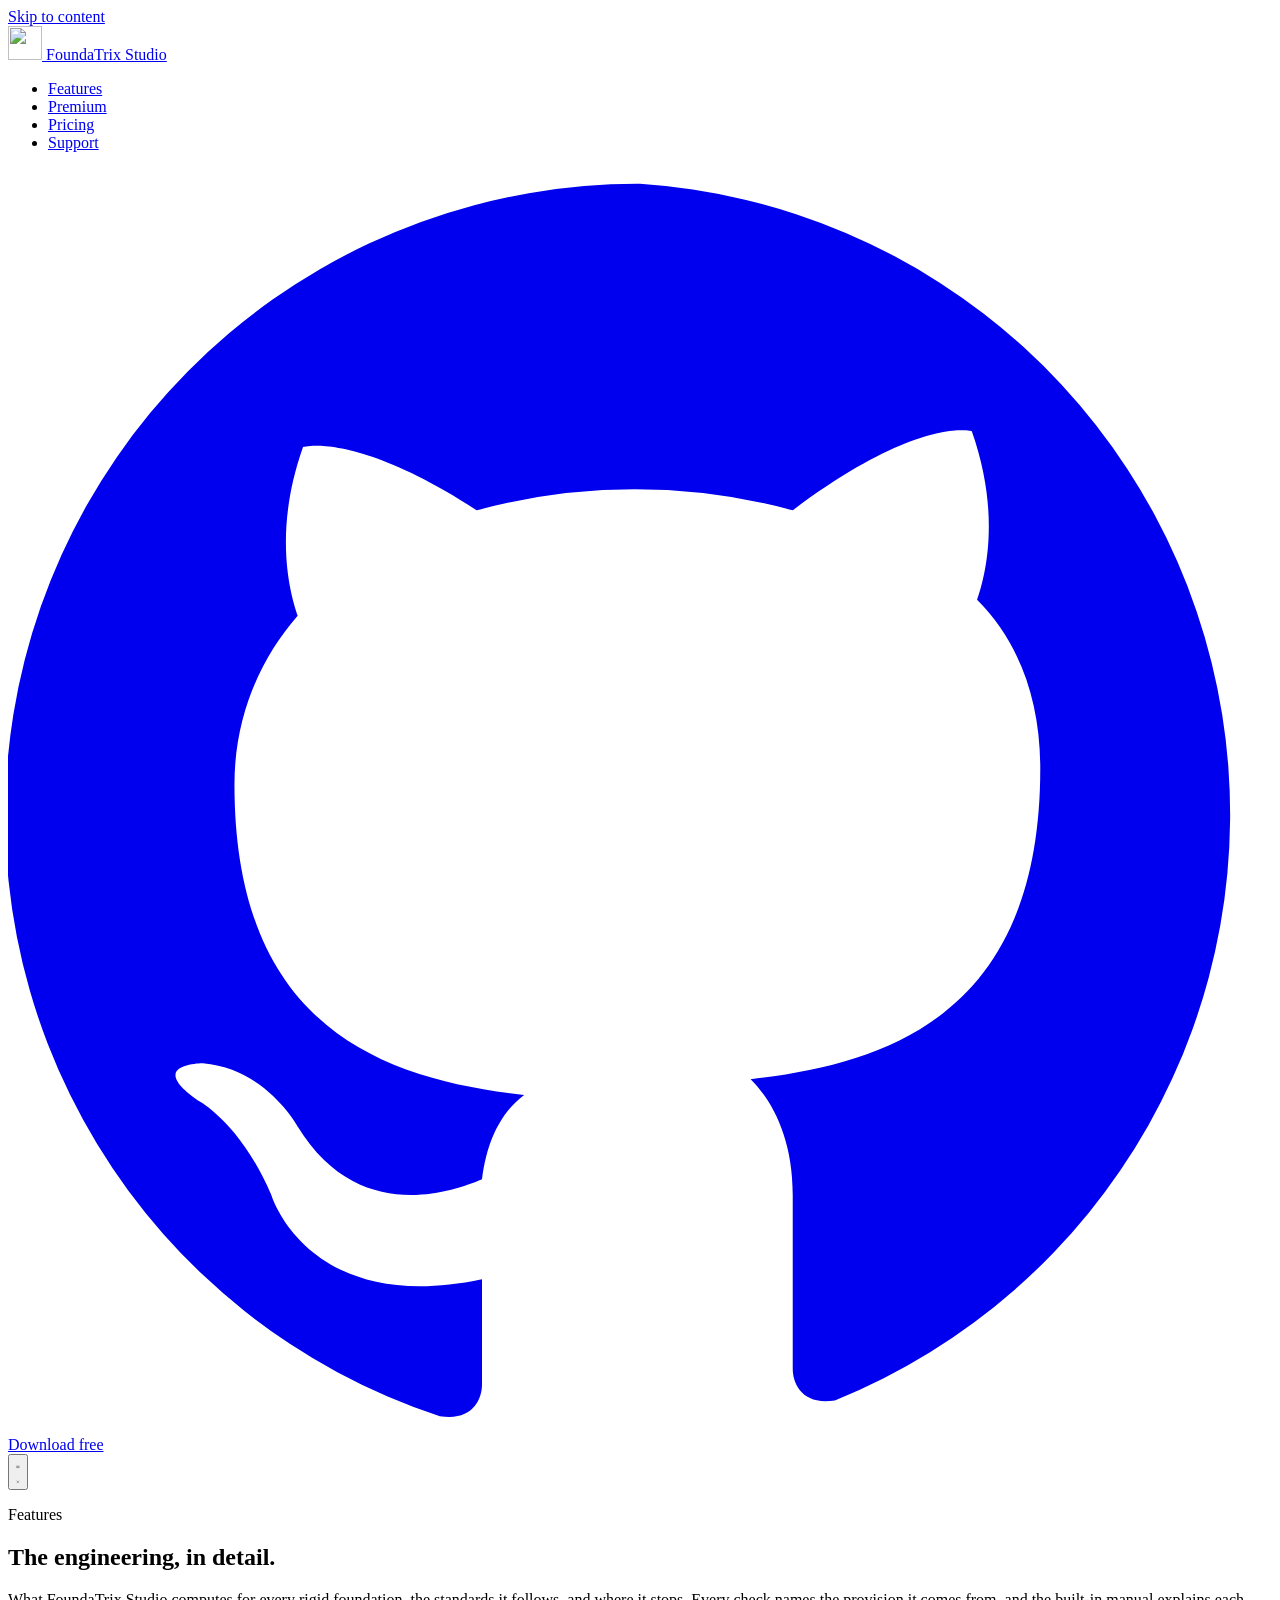
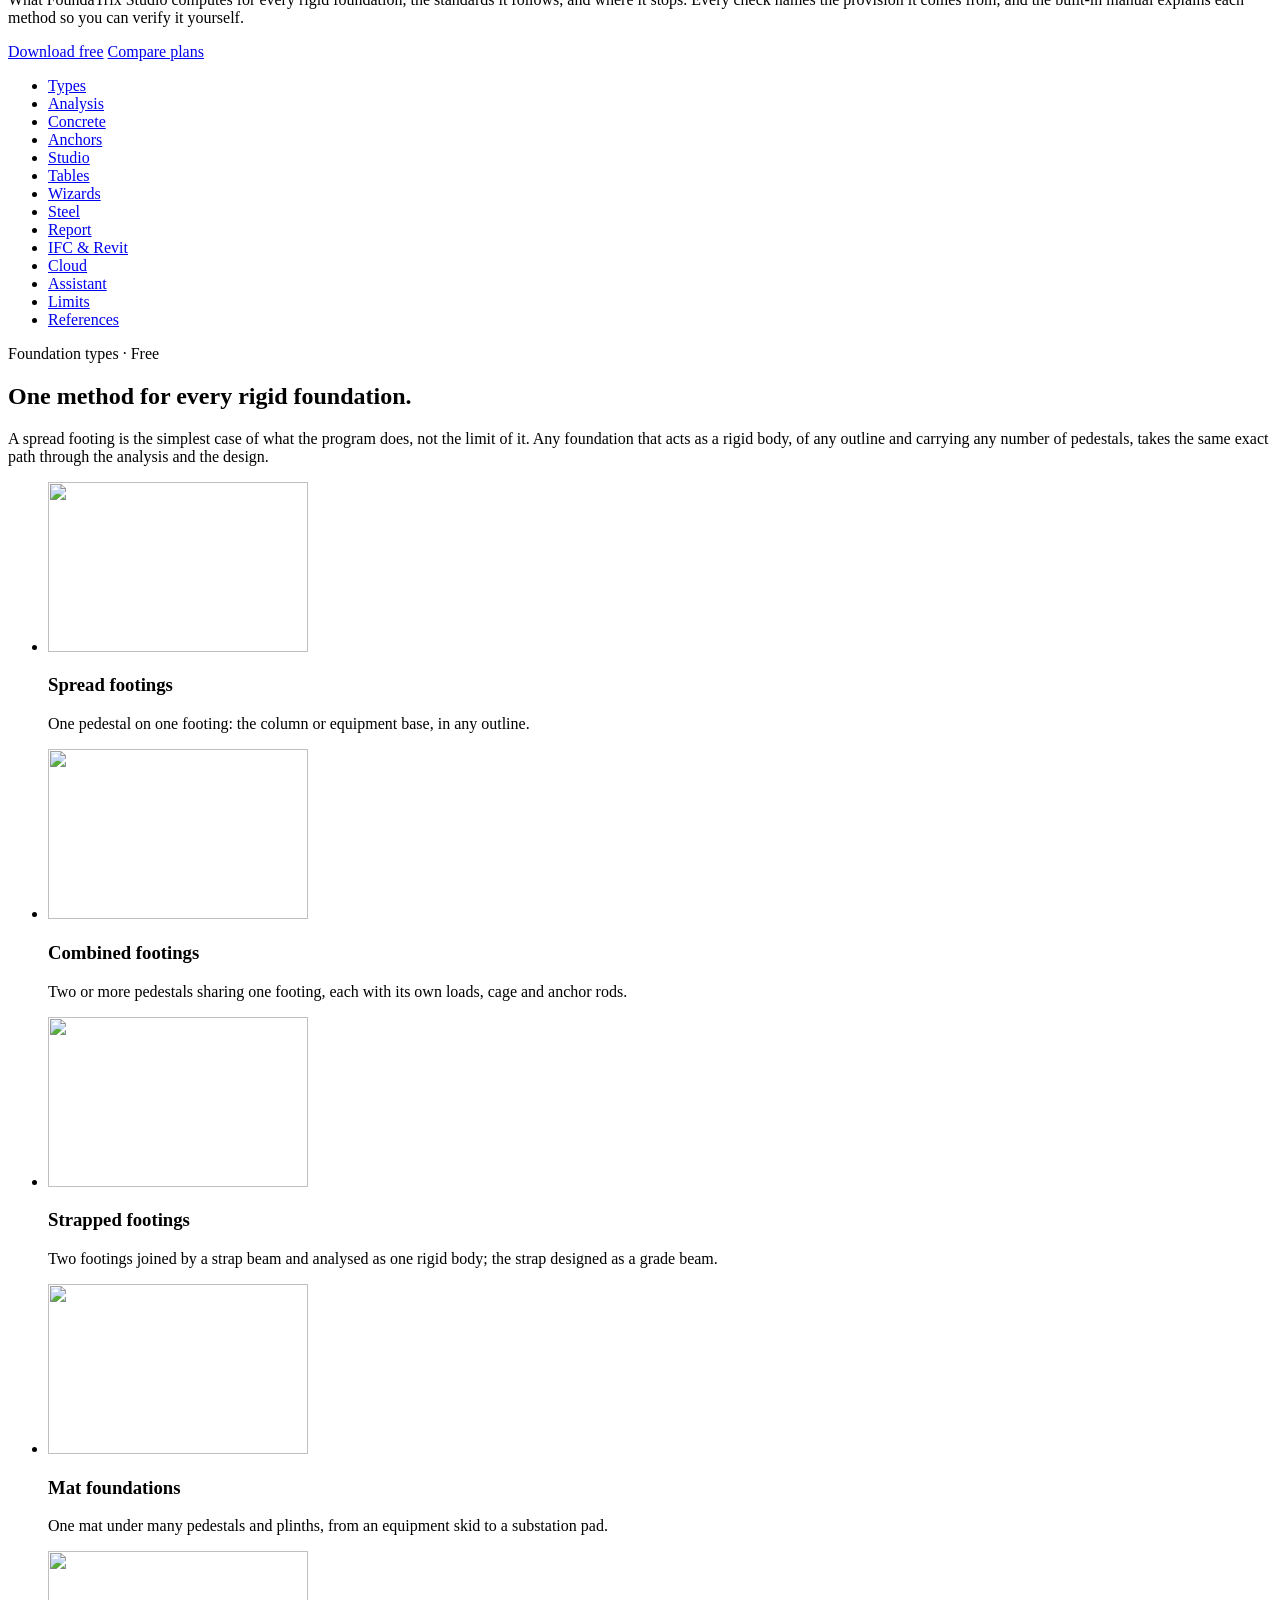
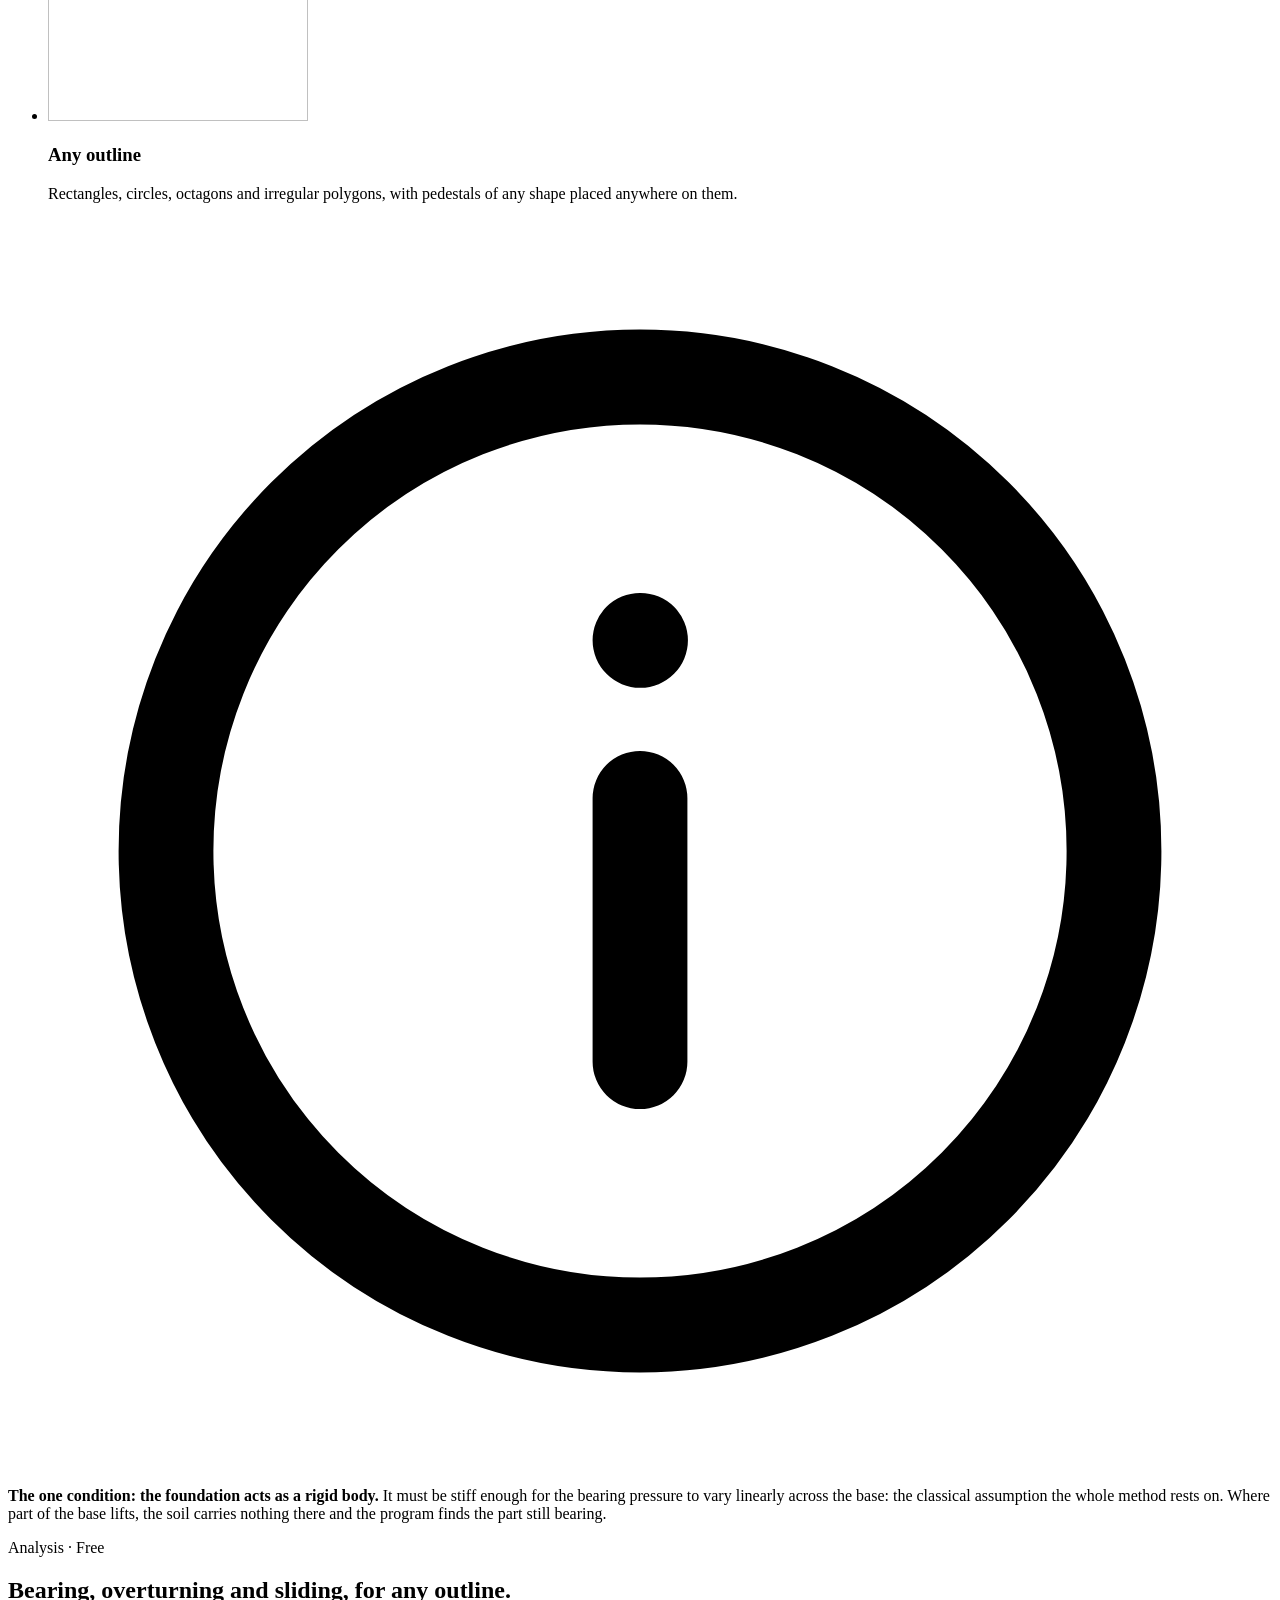
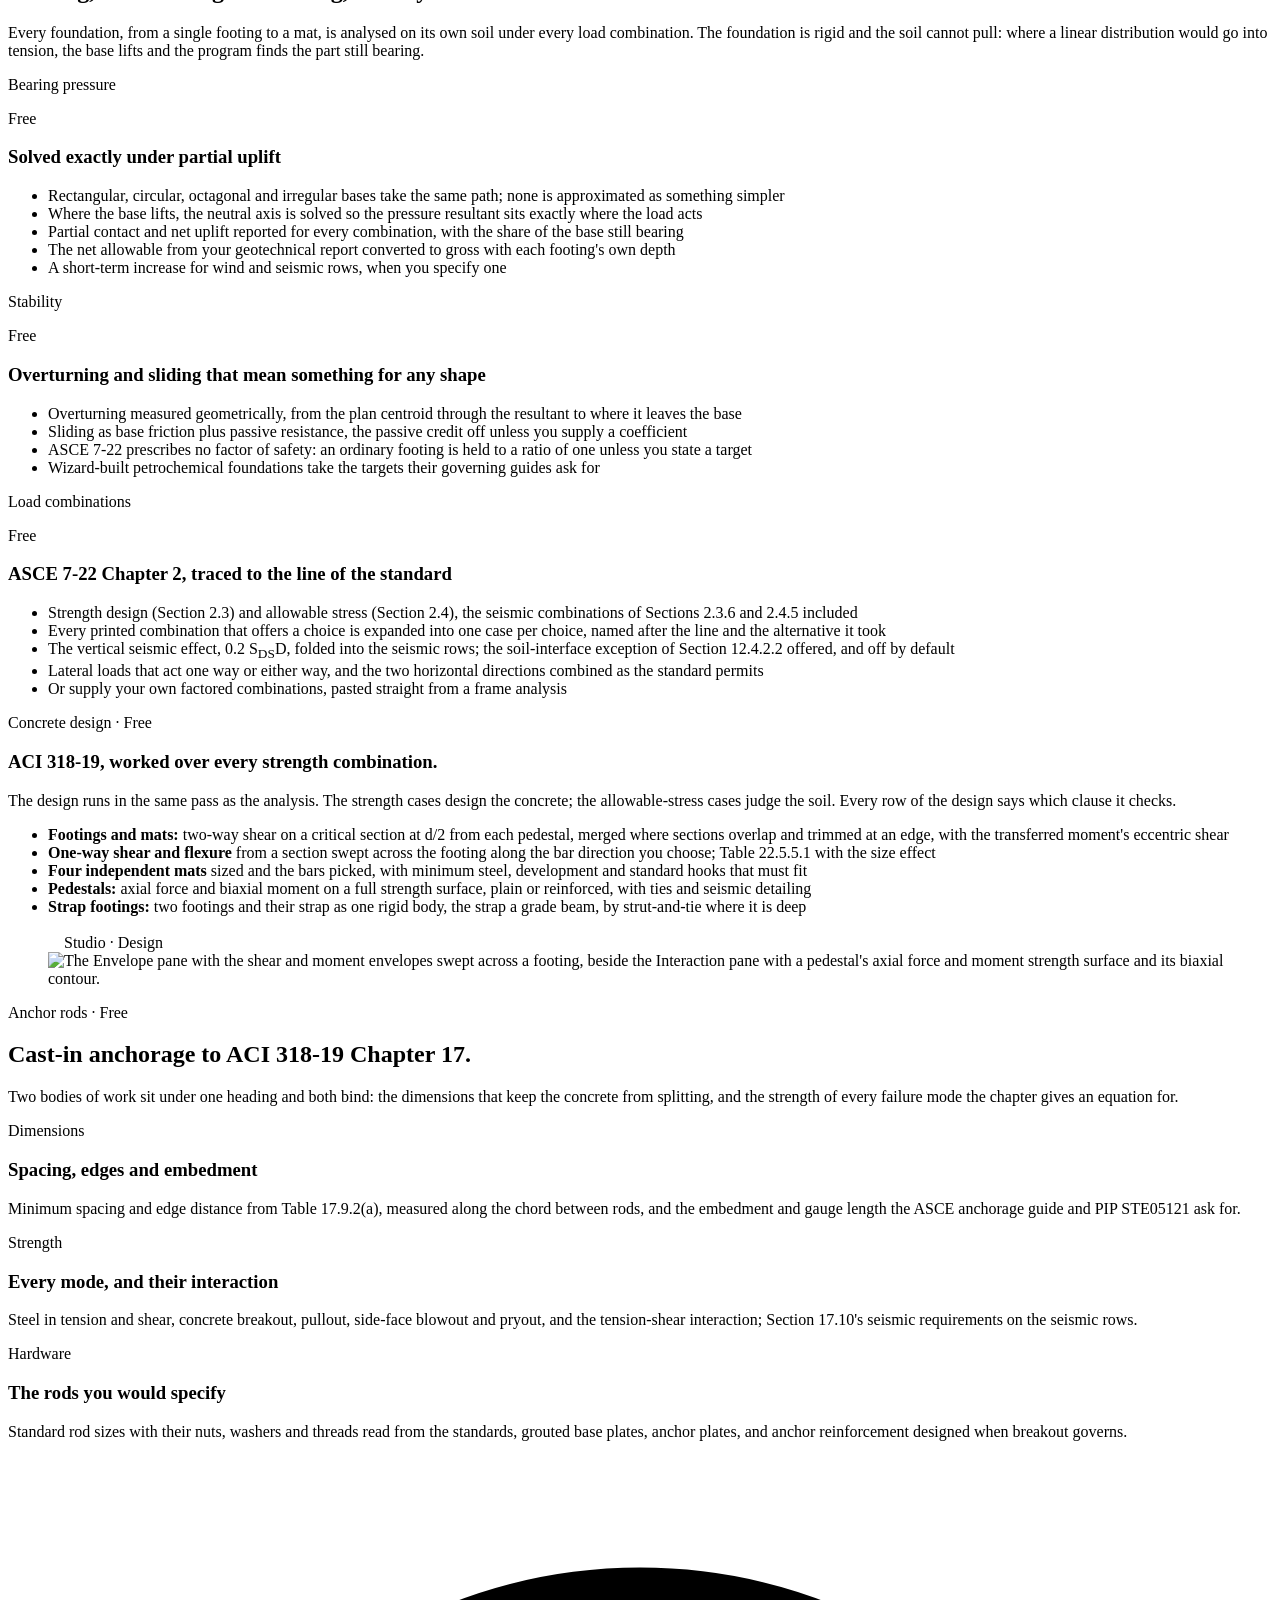
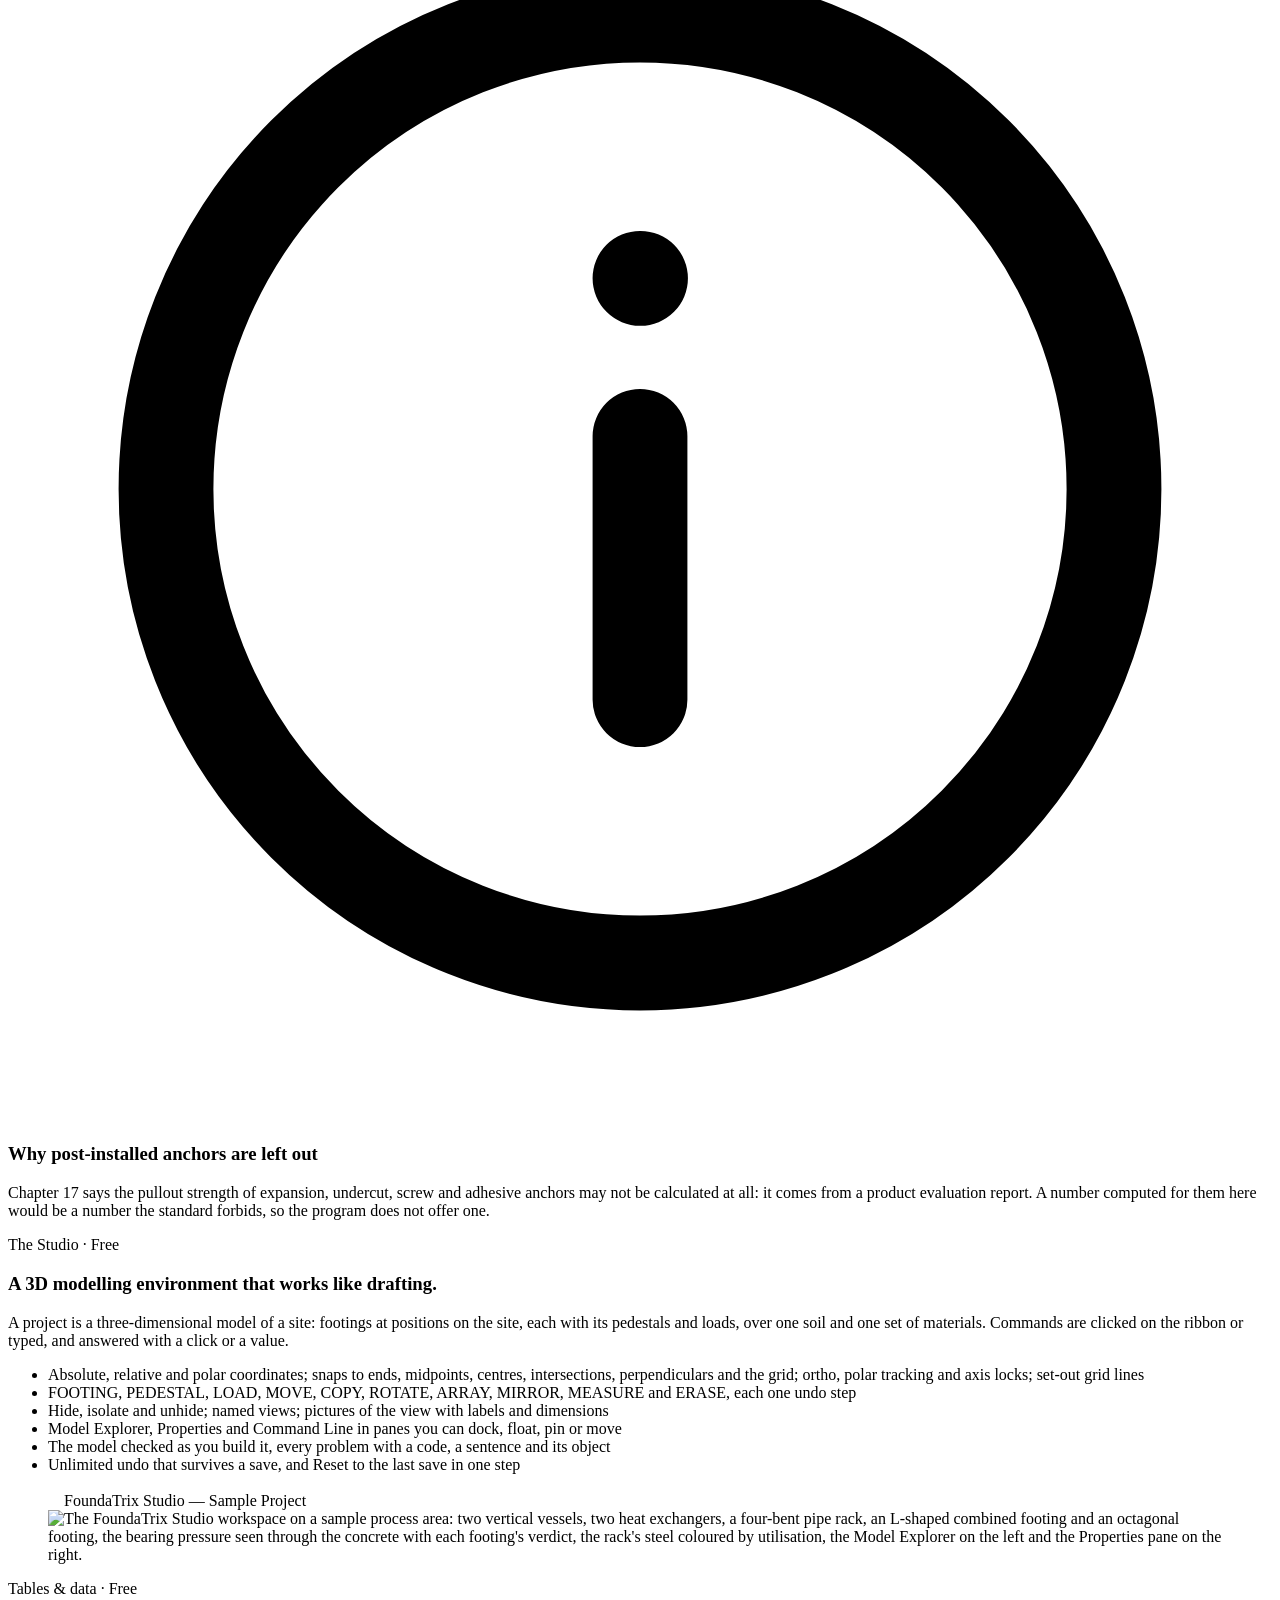
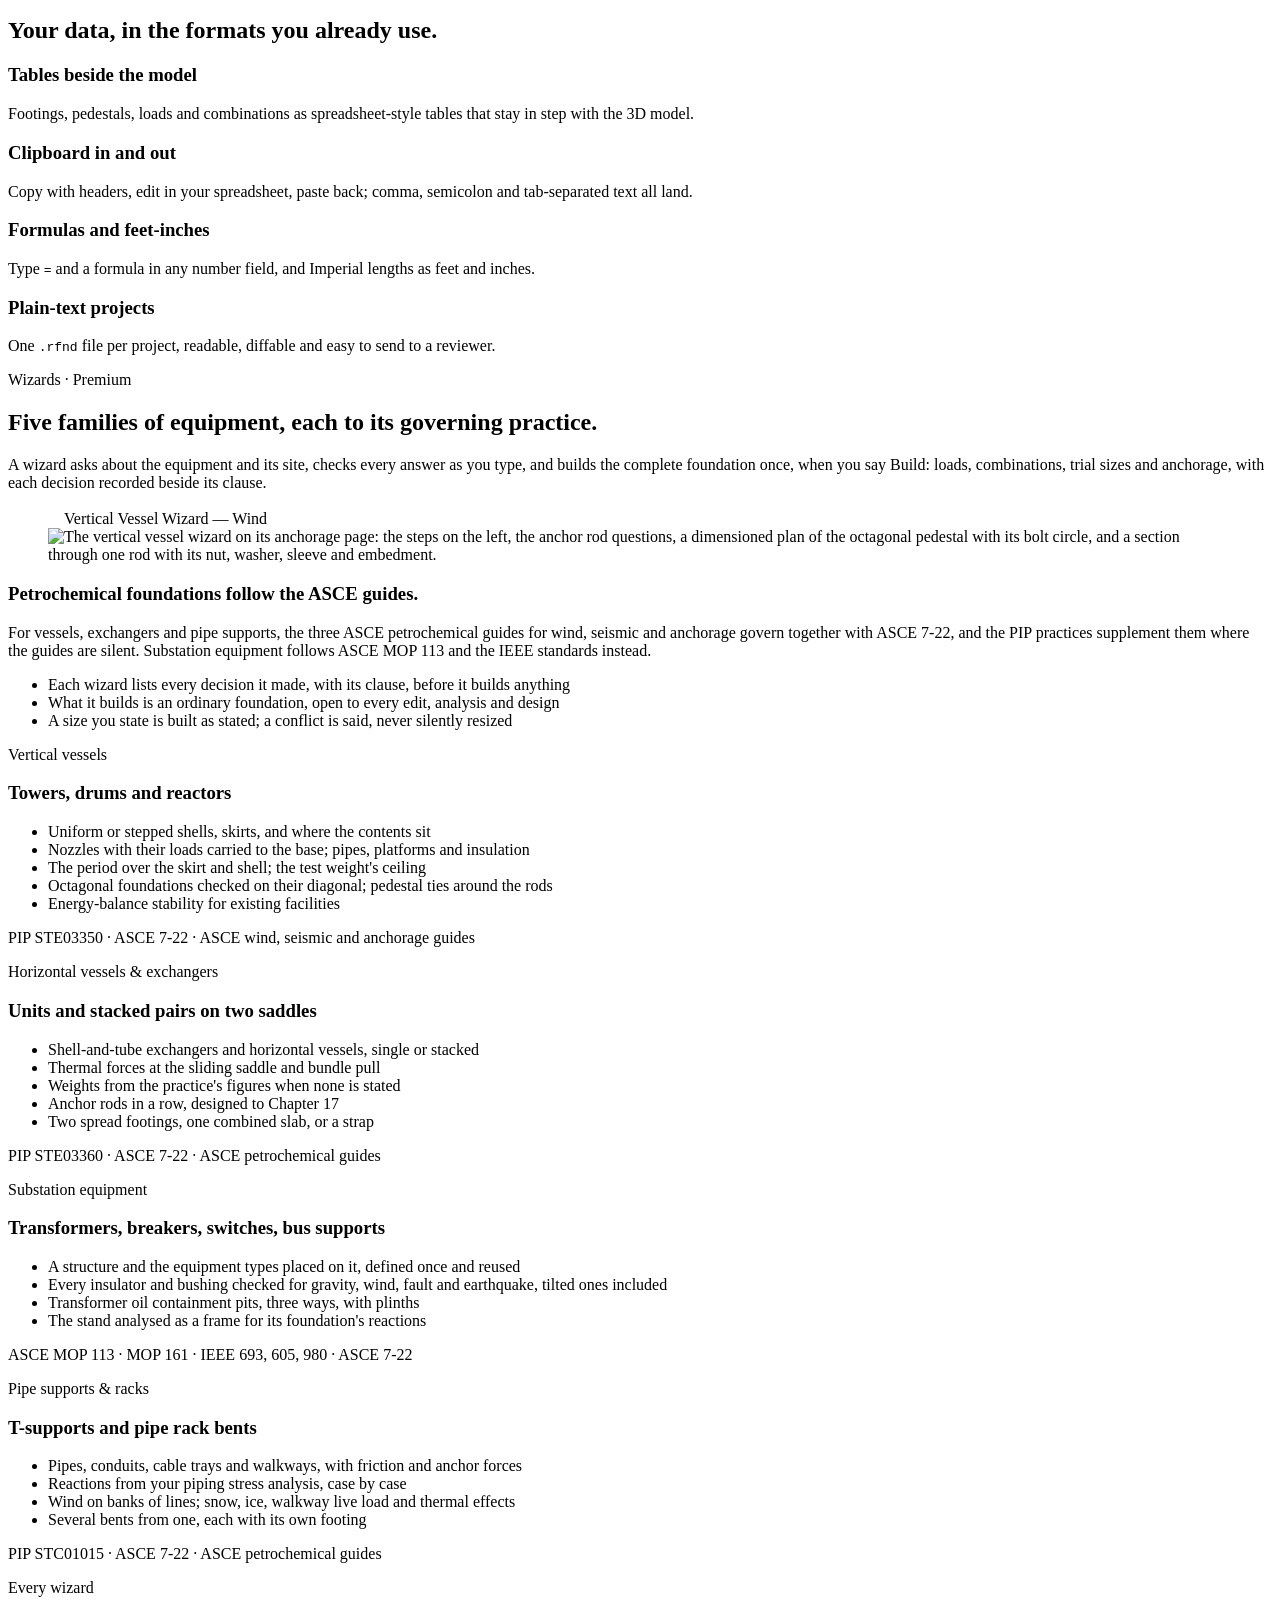
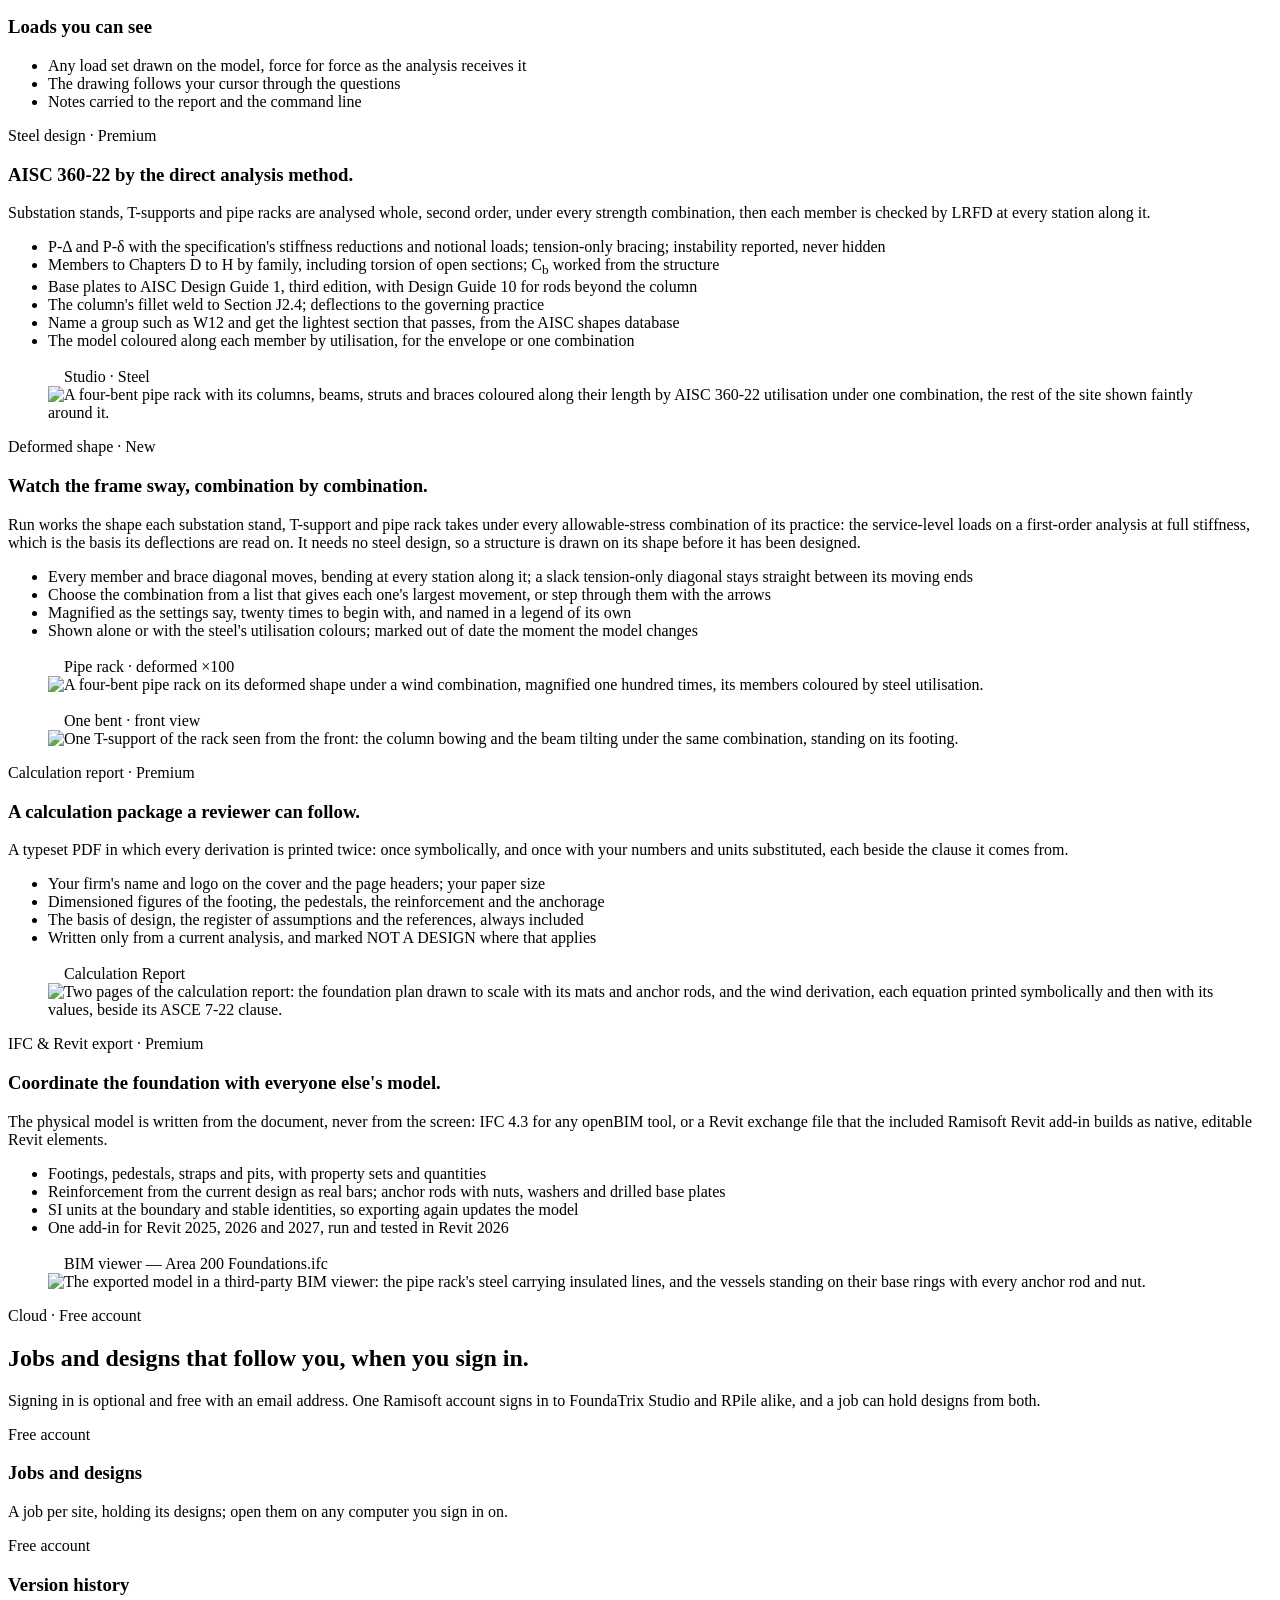
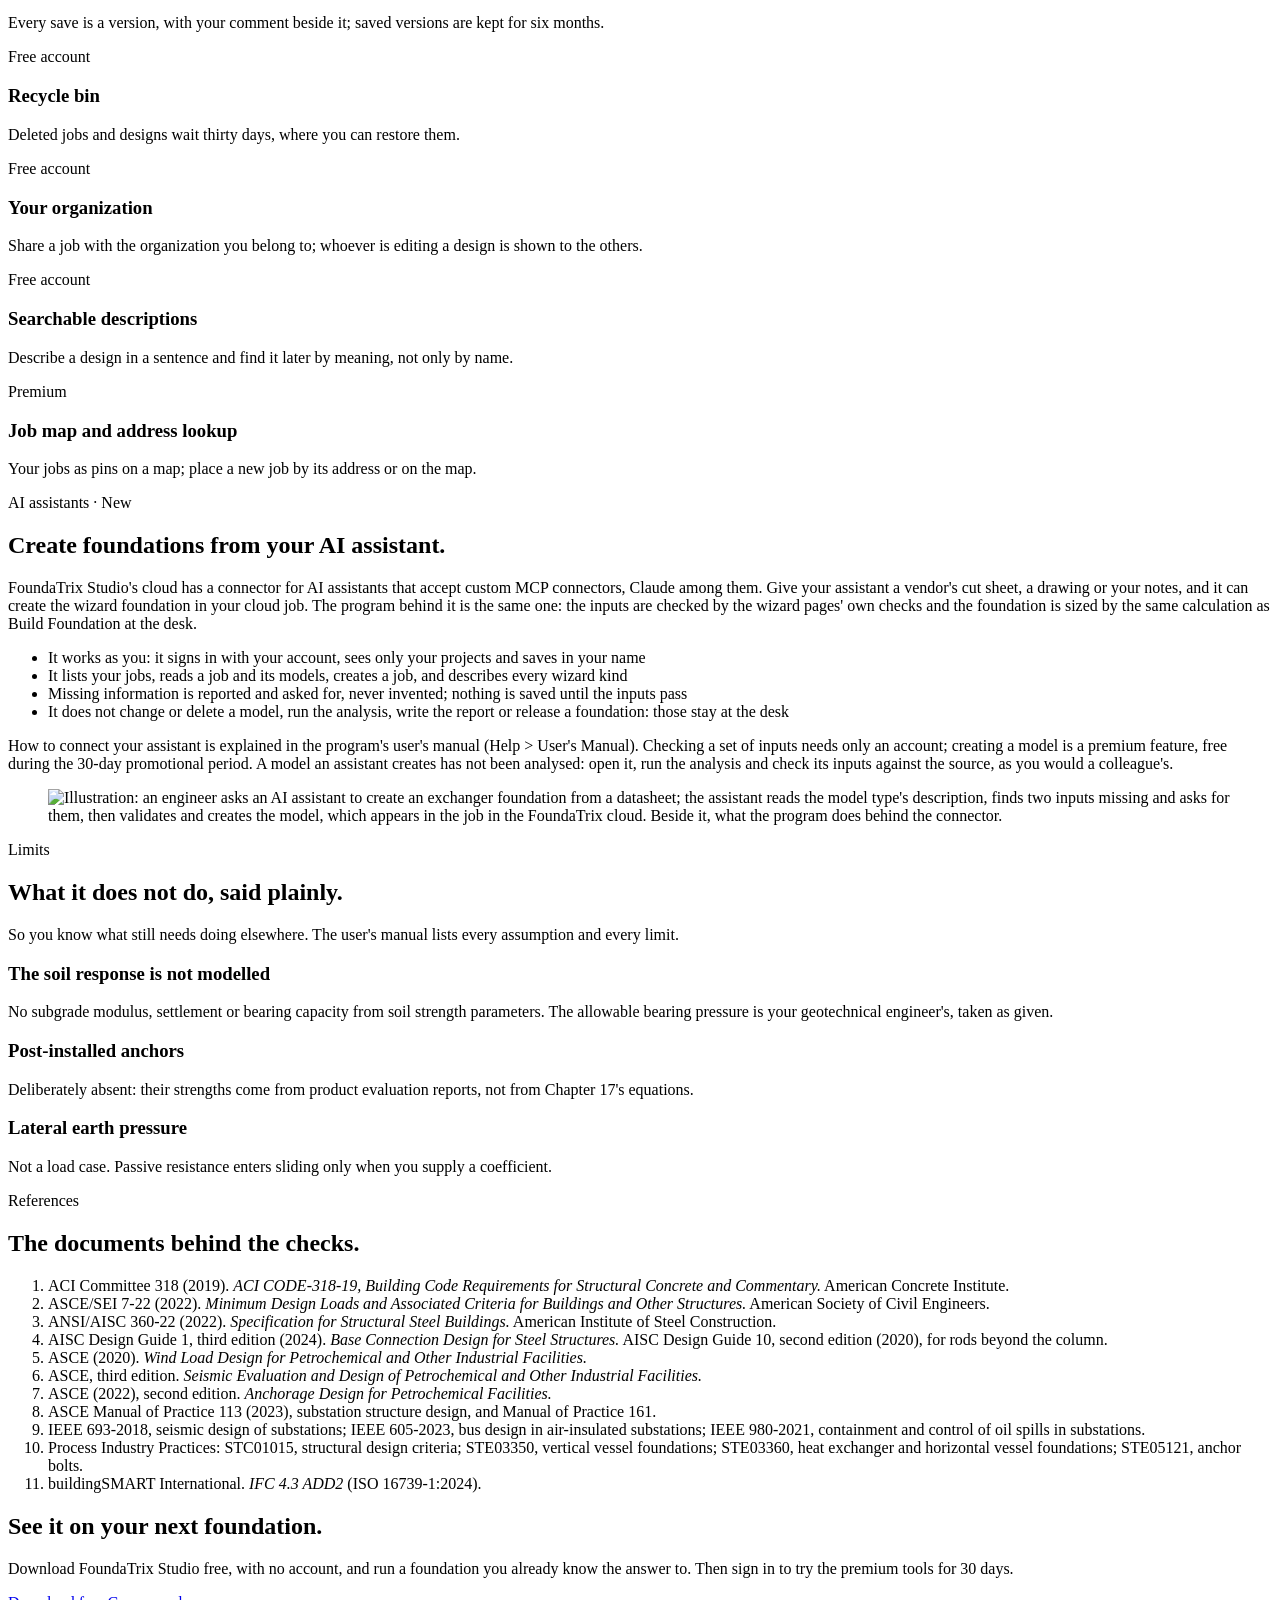
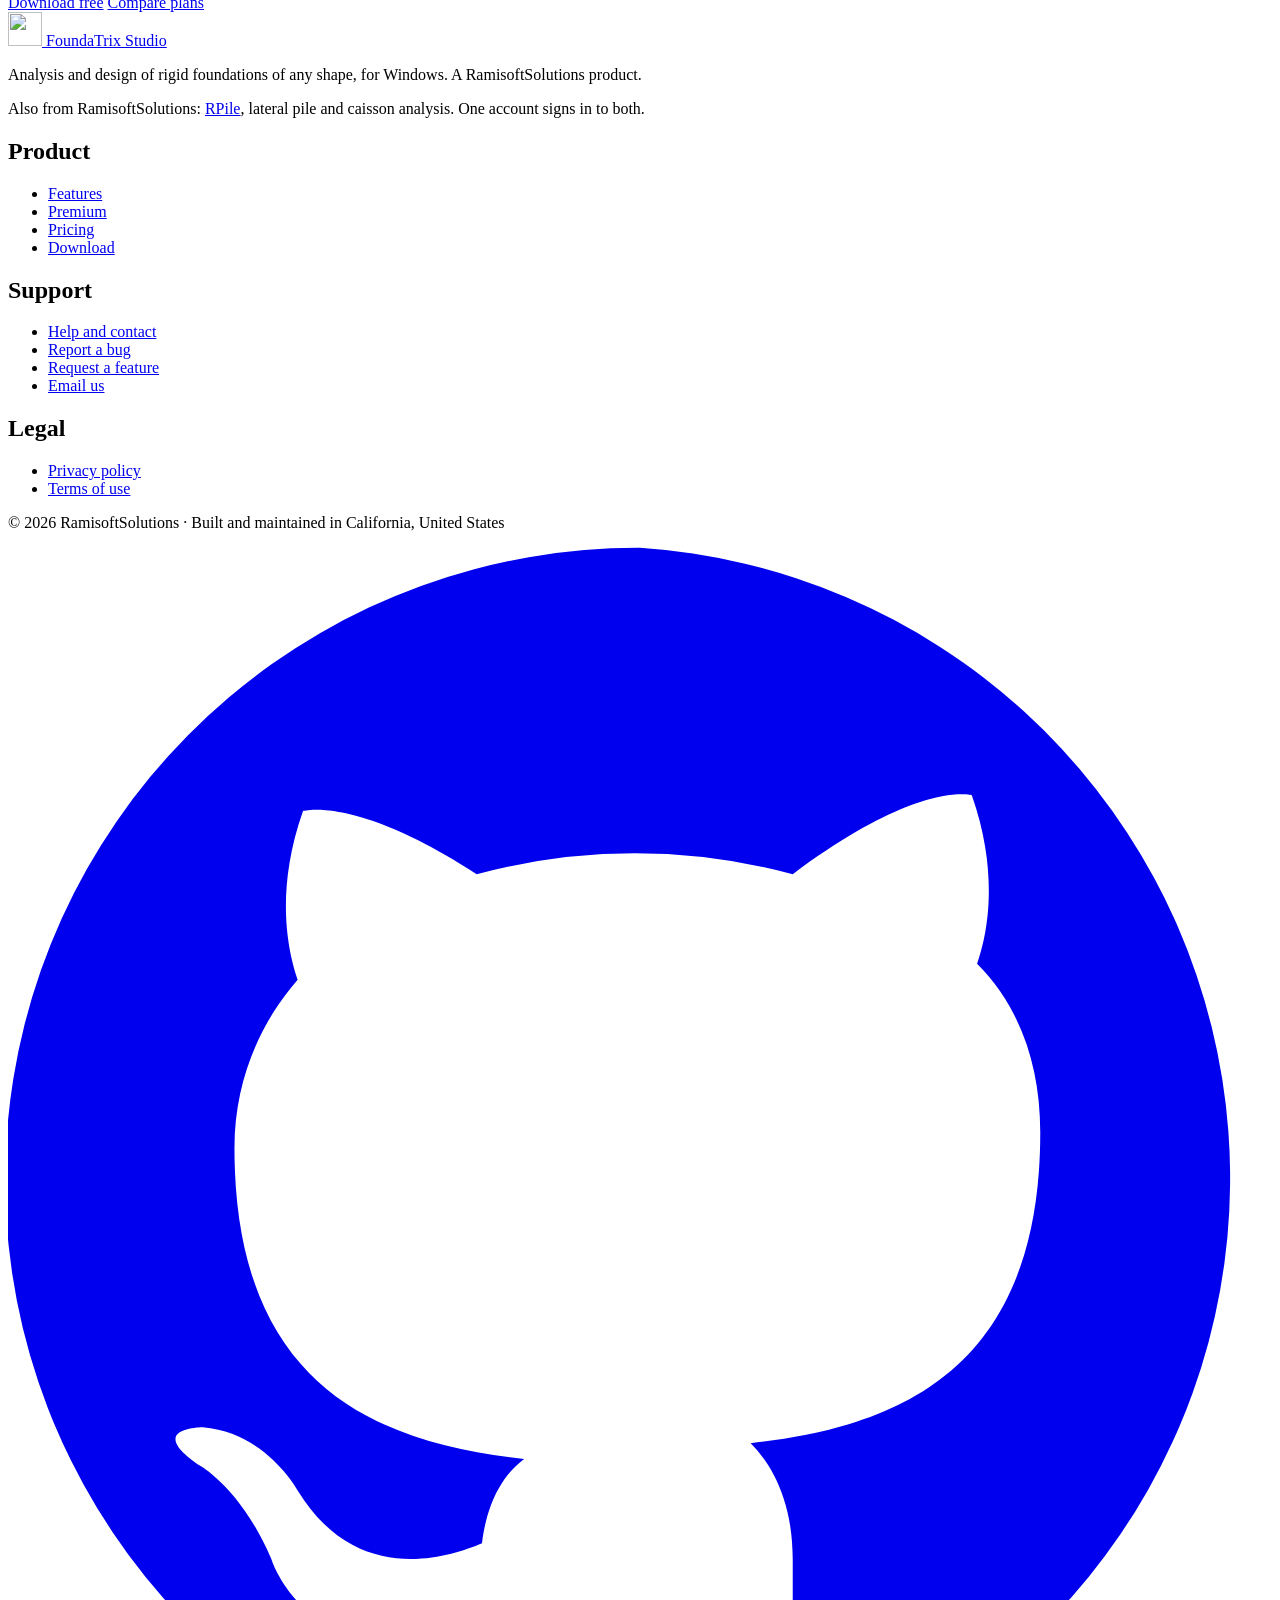
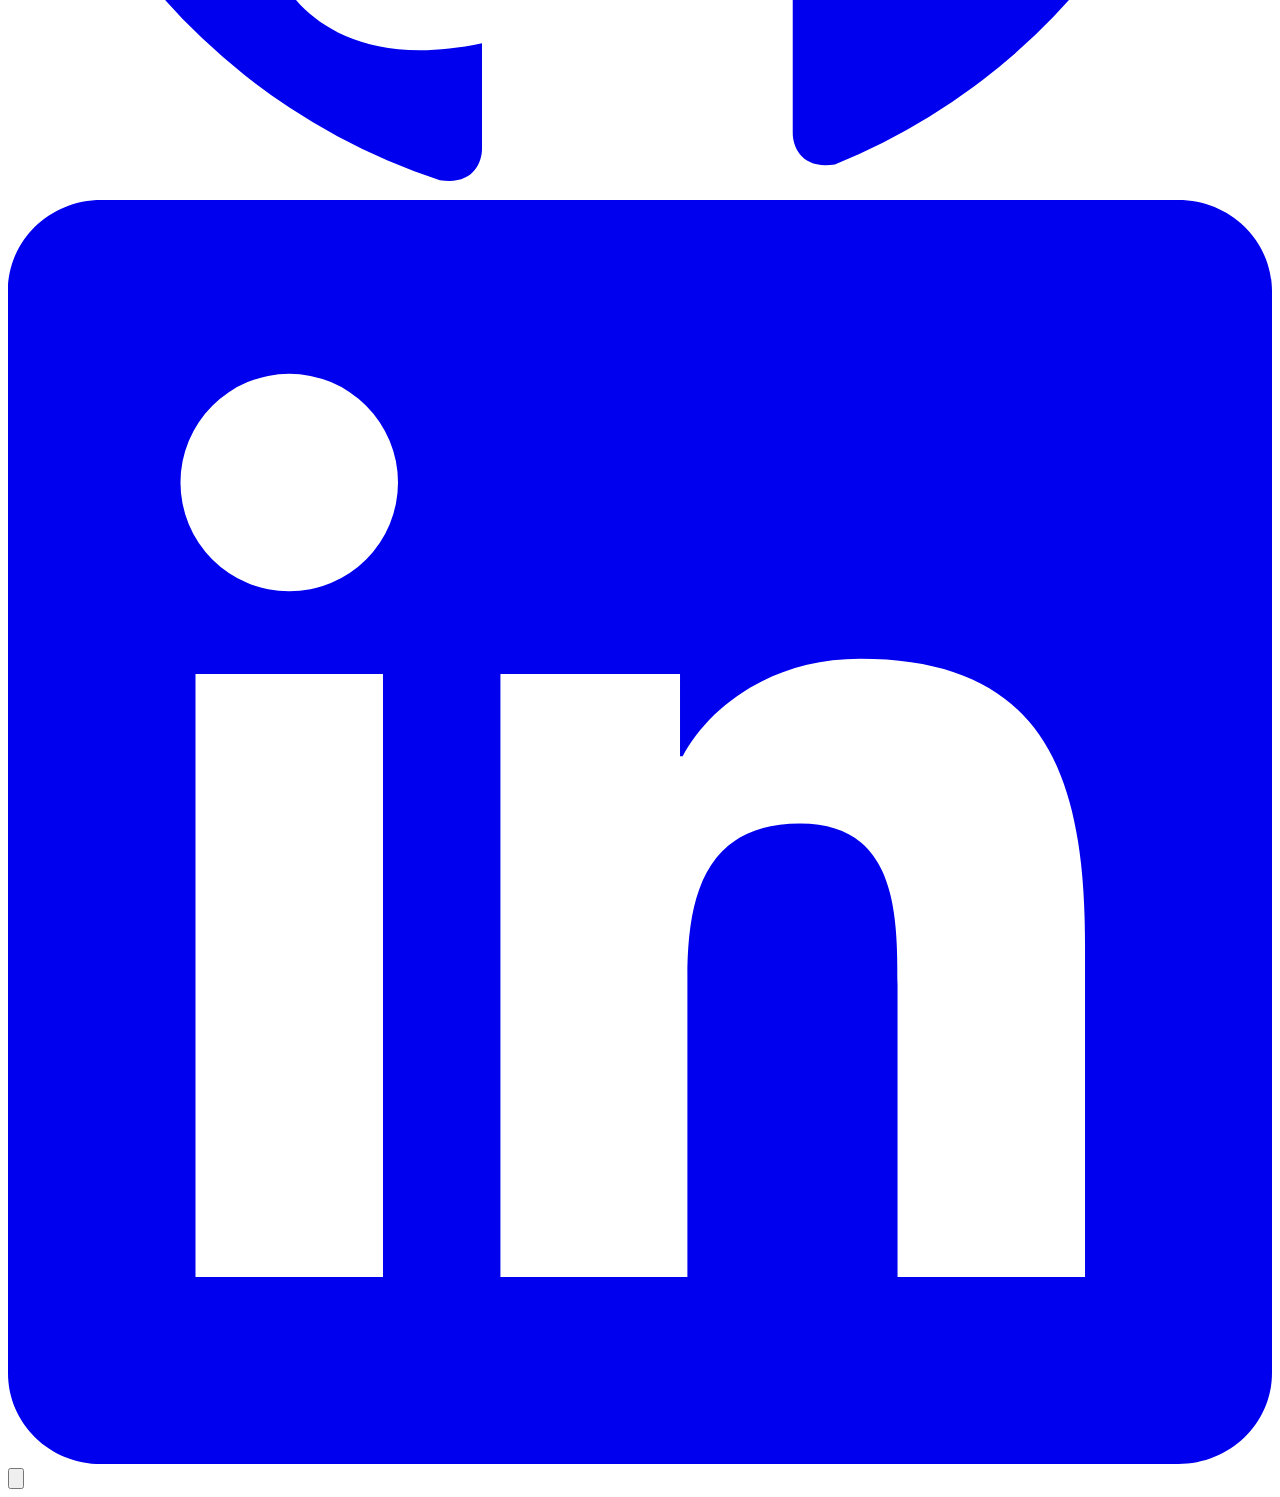
==== src/features/index.html @ a70d8440 "Real screenshots, the deformed shape and the AI assistant; RamisoftSolutions as one word The nine SV" ====
<!doctype html>
<html lang="en">
<head>
<meta charset="utf-8" />
<meta name="viewport" content="width=device-width, initial-scale=1" />
<title>Features — FoundaTrix Studio</title>
<meta name="description" content="What FoundaTrix Studio computes and the standards it follows, for spread, combined, strapped and mat foundations of any shape: bearing with partial uplift, overturning and sliding, ACI 318-19 design, wizards, AISC 360-22 steel design, calculation reports and IFC and Revit export." />
<meta name="color-scheme" content="light dark" />
<meta name="theme-color" content="#0a0f1c" />
<meta property="og:type" content="website" />
<meta property="og:site_name" content="FoundaTrix Studio" />
<meta property="og:url" content="https://www.foundatrix.com/features/" />
<meta property="og:title" content="FoundaTrix Studio features: the engineering, in detail" />
<meta property="og:description" content="Methods, standards and limits of FoundaTrix Studio, analysis and design of rigid foundations of any shape for Windows." />
<link rel="canonical" href="https://www.foundatrix.com/features/" />
<link rel="icon" href="/favicon.svg" type="image/svg+xml" />
<link rel="stylesheet" href="/styles.css" />
<script src="/site.js" defer></script>
</head>
<body>

<a class="skip-link" href="#main">Skip to content</a>

<header class="nav">
  <div class="container nav__inner">
    <a class="brand" href="/" aria-label="FoundaTrix Studio home">
      <img class="brand__mark" src="/images/foundatrix-mark.svg" alt="" width="34" height="34" />
      <span class="brand__name">FoundaTrix <span>Studio</span></span>
    </a>
    <div class="nav__menu" id="site-menu">
      <nav aria-label="Primary">
        <ul class="nav__links">
          <li><a href="/features/" aria-current="page">Features</a></li>
          <li><a href="/#premium">Premium</a></li>
          <li><a href="/pricing/">Pricing</a></li>
          <li><a href="/support/">Support</a></li>
        </ul>
      </nav>
      <div class="nav__actions">
        <a class="icon-btn" href="https://github.com/CoolRamin/FoundaTrix-site" target="_blank" rel="noopener" aria-label="FoundaTrix Studio on GitHub" title="GitHub">
          <svg viewBox="0 0 24 24" fill="currentColor" aria-hidden="true"><path d="M12 .3a12 12 0 0 0-3.8 23.4c.6.1.8-.3.8-.6v-2c-3.3.7-4-1.6-4-1.6-.6-1.4-1.4-1.8-1.4-1.8-1-.7.1-.7.1-.7 1.2.1 1.8 1.2 1.8 1.2 1.1 1.8 2.8 1.3 3.5 1 .1-.8.4-1.3.8-1.6-2.7-.3-5.5-1.3-5.5-5.9 0-1.3.5-2.4 1.2-3.2-.1-.3-.5-1.5.1-3.2 0 0 1-.3 3.3 1.2a11.5 11.5 0 0 1 6 0C17.3 4.7 18.3 5 18.3 5c.6 1.7.2 2.9.1 3.2.8.8 1.2 1.9 1.2 3.2 0 4.6-2.8 5.6-5.5 5.9.4.4.8 1.1.8 2.2v3.3c0 .3.2.7.8.6A12 12 0 0 0 12 .3"/></svg>
        </a>
        <a class="btn btn--primary btn--sm" href="/#download">Download free</a>
      </div>
    </div>
    <button class="icon-btn nav__toggle" type="button" aria-expanded="false" aria-controls="site-menu" aria-label="Open menu">
      <svg class="icon-open" viewBox="0 0 24 24" fill="none" stroke="currentColor" stroke-width="2" stroke-linecap="round" aria-hidden="true"><path d="M4 7h16M4 12h16M4 17h16"/></svg>
      <svg class="icon-close" viewBox="0 0 24 24" fill="none" stroke="currentColor" stroke-width="2" stroke-linecap="round" aria-hidden="true"><path d="M6 6l12 12M18 6 6 18"/></svg>
    </button>
  </div>
</header>

<main id="main">

  <section class="page-hero on-dark" aria-labelledby="page-title">
    <div class="container">
      <p class="eyebrow">Features</p>
      <h1 id="page-title">The engineering, in detail.</h1>
      <p>What FoundaTrix Studio computes for every rigid foundation, the standards it follows, and where it stops. Every check names the provision it comes from, and the built-in manual explains each method so you can verify it yourself.</p>
      <div class="cta-row">
        <a class="btn btn--primary" href="/#download">Download free</a>
        <a class="btn btn--secondary" href="/pricing/">Compare plans</a>
      </div>
    </div>
  </section>

  <nav class="subnav" aria-label="On this page">
    <div class="container">
      <ul>
        <li><a href="#types">Types</a></li>
        <li><a href="#analysis">Analysis</a></li>
        <li><a href="#concrete">Concrete</a></li>
        <li><a href="#anchors">Anchors</a></li>
        <li><a href="#studio">Studio</a></li>
        <li><a href="#data">Tables</a></li>
        <li><a href="#wizards">Wizards</a></li>
        <li><a href="#steel">Steel</a></li>
        <li><a href="#report">Report</a></li>
        <li><a href="#bim">IFC &amp; Revit</a></li>
        <li><a href="#cloud">Cloud</a></li>
        <li><a href="#assistant">Assistant</a></li>
        <li><a href="#limits">Limits</a></li>
        <li><a href="#references">References</a></li>
      </ul>
    </div>
  </nav>

  <!-- ===================== Foundation types ===================== -->
  <section id="types" class="alt-band" aria-labelledby="types-title">
    <div class="container">
      <div class="section-head reveal">
        <p class="eyebrow">Foundation types &middot; Free</p>
        <h2 id="types-title">One method for every rigid foundation.</h2>
        <p>A spread footing is the simplest case of what the program does, not the limit of it. Any foundation that acts as a rigid body, of any outline and carrying any number of pedestals, takes the same exact path through the analysis and the design.</p>
      </div>
      <ul class="types">
        <li class="type-card reveal">
          <div class="type-card__art"><img src="/images/types/type-spread.svg" width="260" height="170" alt="" loading="lazy" /></div>
          <h3>Spread footings</h3>
          <p>One pedestal on one footing: the column or equipment base, in any outline.</p>
        </li>
        <li class="type-card reveal">
          <div class="type-card__art"><img src="/images/types/type-combined.svg" width="260" height="170" alt="" loading="lazy" /></div>
          <h3>Combined footings</h3>
          <p>Two or more pedestals sharing one footing, each with its own loads, cage and anchor rods.</p>
        </li>
        <li class="type-card reveal">
          <div class="type-card__art"><img src="/images/types/type-strapped.svg" width="260" height="170" alt="" loading="lazy" /></div>
          <h3>Strapped footings</h3>
          <p>Two footings joined by a strap beam and analysed as one rigid body; the strap designed as a grade beam.</p>
        </li>
        <li class="type-card reveal">
          <div class="type-card__art"><img src="/images/types/type-mat.svg" width="260" height="170" alt="" loading="lazy" /></div>
          <h3>Mat foundations</h3>
          <p>One mat under many pedestals and plinths, from an equipment skid to a substation pad.</p>
        </li>
        <li class="type-card reveal">
          <div class="type-card__art"><img src="/images/types/type-outline.svg" width="260" height="170" alt="" loading="lazy" /></div>
          <h3>Any outline</h3>
          <p>Rectangles, circles, octagons and irregular polygons, with pedestals of any shape placed anywhere on them.</p>
        </li>
      </ul>
      <p class="types-note reveal">
        <svg viewBox="0 0 24 24" fill="none" stroke="currentColor" stroke-width="1.8" stroke-linecap="round" stroke-linejoin="round" aria-hidden="true"><circle cx="12" cy="12" r="9"/><path d="M12 11v5M12 8h.01"/></svg>
        <span><strong>The one condition: the foundation acts as a rigid body.</strong> It must be stiff enough for the bearing pressure to vary linearly across the base: the classical assumption the whole method rests on. Where part of the base lifts, the soil carries nothing there and the program finds the part still bearing.</span>
      </p>
    </div>
  </section>

  <!-- ===================== Analysis ===================== -->
  <section id="analysis" aria-labelledby="analysis-title">
    <div class="container">
      <div class="section-head reveal">
        <p class="eyebrow">Analysis &middot; Free</p>
        <h2 id="analysis-title">Bearing, overturning and sliding, for any outline.</h2>
        <p>Every foundation, from a single footing to a mat, is analysed on its own soil under every load combination. The foundation is rigid and the soil cannot pull: where a linear distribution would go into tension, the base lifts and the program finds the part still bearing.</p>
      </div>
      <div class="spec-grid">
        <div class="spec-card reveal">
          <div class="spec-card__head"><p class="card__kicker">Bearing pressure</p><span class="badge badge--free">Free</span></div>
          <h3>Solved exactly under partial uplift</h3>
          <ul class="check-list">
            <li>Rectangular, circular, octagonal and irregular bases take the same path; none is approximated as something simpler</li>
            <li>Where the base lifts, the neutral axis is solved so the pressure resultant sits exactly where the load acts</li>
            <li>Partial contact and net uplift reported for every combination, with the share of the base still bearing</li>
            <li>The net allowable from your geotechnical report converted to gross with each footing's own depth</li>
            <li>A short-term increase for wind and seismic rows, when you specify one</li>
          </ul>
        </div>
        <div class="spec-card reveal">
          <div class="spec-card__head"><p class="card__kicker">Stability</p><span class="badge badge--free">Free</span></div>
          <h3>Overturning and sliding that mean something for any shape</h3>
          <ul class="check-list">
            <li>Overturning measured geometrically, from the plan centroid through the resultant to where it leaves the base</li>
            <li>Sliding as base friction plus passive resistance, the passive credit off unless you supply a coefficient</li>
            <li>ASCE 7-22 prescribes no factor of safety: an ordinary footing is held to a ratio of one unless you state a target</li>
            <li>Wizard-built petrochemical foundations take the targets their governing guides ask for</li>
          </ul>
        </div>
        <div class="spec-card spec-card--wide reveal">
          <div class="spec-card__head"><p class="card__kicker">Load combinations</p><span class="badge badge--free">Free</span></div>
          <h3>ASCE 7-22 Chapter 2, traced to the line of the standard</h3>
          <ul class="check-list">
            <li>Strength design (Section 2.3) and allowable stress (Section 2.4), the seismic combinations of Sections 2.3.6 and 2.4.5 included</li>
            <li>Every printed combination that offers a choice is expanded into one case per choice, named after the line and the alternative it took</li>
            <li>The vertical seismic effect, 0.2 S<sub>DS</sub>D, folded into the seismic rows; the soil-interface exception of Section 12.4.2.2 offered, and off by default</li>
            <li>Lateral loads that act one way or either way, and the two horizontal directions combined as the standard permits</li>
            <li>Or supply your own factored combinations, pasted straight from a frame analysis</li>
          </ul>
        </div>
      </div>
    </div>
  </section>

  <!-- ===================== Concrete ===================== -->
  <section id="concrete" class="alt-band" aria-labelledby="concrete-title">
    <div class="container">
      <div class="feature-row reveal">
        <div class="feature-row__text">
          <p class="eyebrow">Concrete design &middot; Free</p>
          <h3 id="concrete-title">ACI 318-19, worked over every strength combination.</h3>
          <p>The design runs in the same pass as the analysis. The strength cases design the concrete; the allowable-stress cases judge the soil. Every row of the design says which clause it checks.</p>
          <ul class="check-list">
            <li><strong>Footings and mats:</strong> two-way shear on a critical section at d/2 from each pedestal, merged where sections overlap and trimmed at an edge, with the transferred moment's eccentric shear</li>
            <li><strong>One-way shear and flexure</strong> from a section swept across the footing along the bar direction you choose; Table 22.5.5.1 with the size effect</li>
            <li><strong>Four independent mats</strong> sized and the bars picked, with minimum steel, development and standard hooks that must fit</li>
            <li><strong>Pedestals:</strong> axial force and biaxial moment on a full strength surface, plain or reinforced, with ties and seismic detailing</li>
            <li><strong>Strap footings:</strong> two footings and their strap as one rigid body, the strap a grade beam, by strut-and-tie where it is deep</li>
          </ul>
        </div>
        <figure class="shot">
          <div class="shot__frame">
            <div class="shot__bar"><img src="/favicon.svg" alt="" width="16" height="16" /><span class="shot__title">Studio &middot; Design</span><span class="shot__controls" aria-hidden="true"><span class="min"></span><span class="max"></span><span class="close"></span></span></div>
            <div class="shot__body"><img src="/images/screens/concrete-design.webp" width="1358" height="1005" loading="lazy" alt="The Envelope pane with the shear and moment envelopes swept across a footing, beside the Interaction pane with a pedestal's axial force and moment strength surface and its biaxial contour." /></div>
          </div>
        </figure>
      </div>
    </div>
  </section>

  <!-- ===================== Anchor rods ===================== -->
  <section id="anchors" aria-labelledby="anchors-title">
    <div class="container">
      <div class="section-head reveal">
        <p class="eyebrow">Anchor rods &middot; Free</p>
        <h2 id="anchors-title">Cast-in anchorage to ACI 318-19 Chapter 17.</h2>
        <p>Two bodies of work sit under one heading and both bind: the dimensions that keep the concrete from splitting, and the strength of every failure mode the chapter gives an equation for.</p>
      </div>
      <div class="card-grid">
        <div class="card reveal">
          <p class="card__kicker">Dimensions</p>
          <h3>Spacing, edges and embedment</h3>
          <p>Minimum spacing and edge distance from Table 17.9.2(a), measured along the chord between rods, and the embedment and gauge length the ASCE anchorage guide and PIP STE05121 ask for.</p>
        </div>
        <div class="card reveal">
          <p class="card__kicker">Strength</p>
          <h3>Every mode, and their interaction</h3>
          <p>Steel in tension and shear, concrete breakout, pullout, side-face blowout and pryout, and the tension-shear interaction; Section 17.10's seismic requirements on the seismic rows.</p>
        </div>
        <div class="card reveal">
          <p class="card__kicker">Hardware</p>
          <h3>The rods you would specify</h3>
          <p>Standard rod sizes with their nuts, washers and threads read from the standards, grouted base plates, anchor plates, and anchor reinforcement designed when breakout governs.</p>
        </div>
      </div>
      <div class="callout callout--info callout--spaced reveal" role="note">
        <svg class="callout__icon" viewBox="0 0 24 24" fill="none" stroke="currentColor" stroke-width="1.8" stroke-linecap="round" stroke-linejoin="round" aria-hidden="true"><circle cx="12" cy="12" r="9"/><path d="M12 11v5M12 8h.01"/></svg>
        <div>
          <h3>Why post-installed anchors are left out</h3>
          <p>Chapter 17 says the pullout strength of expansion, undercut, screw and adhesive anchors may not be calculated at all: it comes from a product evaluation report. A number computed for them here would be a number the standard forbids, so the program does not offer one.</p>
        </div>
      </div>
    </div>
  </section>

  <!-- ===================== Studio ===================== -->
  <section id="studio" class="alt-band" aria-labelledby="studio-title">
    <div class="container">
      <div class="feature-row feature-row--flip reveal">
        <div class="feature-row__text">
          <p class="eyebrow">The Studio &middot; Free</p>
          <h3 id="studio-title">A 3D modelling environment that works like drafting.</h3>
          <p>A project is a three-dimensional model of a site: footings at positions on the site, each with its pedestals and loads, over one soil and one set of materials. Commands are clicked on the ribbon or typed, and answered with a click or a value.</p>
          <ul class="check-list">
            <li>Absolute, relative and polar coordinates; snaps to ends, midpoints, centres, intersections, perpendiculars and the grid; ortho, polar tracking and axis locks; set-out grid lines</li>
            <li>FOOTING, PEDESTAL, LOAD, MOVE, COPY, ROTATE, ARRAY, MIRROR, MEASURE and ERASE, each one undo step</li>
            <li>Hide, isolate and unhide; named views; pictures of the view with labels and dimensions</li>
            <li>Model Explorer, Properties and Command Line in panes you can dock, float, pin or move</li>
            <li>The model checked as you build it, every problem with a code, a sentence and its object</li>
            <li>Unlimited undo that survives a save, and Reset to the last save in one step</li>
          </ul>
        </div>
        <figure class="shot">
          <div class="shot__frame">
            <div class="shot__bar"><img src="/favicon.svg" alt="" width="16" height="16" /><span class="shot__title">FoundaTrix Studio &mdash; Sample Project</span><span class="shot__controls" aria-hidden="true"><span class="min"></span><span class="max"></span><span class="close"></span></span></div>
            <div class="shot__body"><img src="/images/screens/studio-overview.webp" width="1600" height="970" loading="lazy" alt="The FoundaTrix Studio workspace on a sample process area: two vertical vessels, two heat exchangers, a four-bent pipe rack, an L-shaped combined footing and an octagonal footing, the bearing pressure seen through the concrete with each footing's verdict, the rack's steel coloured by utilisation, the Model Explorer on the left and the Properties pane on the right." /></div>
          </div>
        </figure>
      </div>
    </div>
  </section>

  <!-- ===================== Data ===================== -->
  <section id="data" aria-labelledby="data-title">
    <div class="container">
      <div class="section-head reveal">
        <p class="eyebrow">Tables &amp; data &middot; Free</p>
        <h2 id="data-title">Your data, in the formats you already use.</h2>
      </div>
      <div class="card-grid card-grid--4">
        <div class="card reveal">
          <h3>Tables beside the model</h3>
          <p>Footings, pedestals, loads and combinations as spreadsheet-style tables that stay in step with the 3D model.</p>
        </div>
        <div class="card reveal">
          <h3>Clipboard in and out</h3>
          <p>Copy with headers, edit in your spreadsheet, paste back; comma, semicolon and tab-separated text all land.</p>
        </div>
        <div class="card reveal">
          <h3>Formulas and feet-inches</h3>
          <p>Type <code>=</code> and a formula in any number field, and Imperial lengths as feet and inches.</p>
        </div>
        <div class="card reveal">
          <h3>Plain-text projects</h3>
          <p>One <code>.rfnd</code> file per project, readable, diffable and easy to send to a reviewer.</p>
        </div>
      </div>
    </div>
  </section>

  <!-- ===================== Wizards ===================== -->
  <section id="wizards" class="premium-band on-dark" aria-labelledby="wizards-title">
    <div class="container">
      <div class="section-head reveal">
        <p class="eyebrow eyebrow--premium">Wizards &middot; Premium</p>
        <h2 id="wizards-title">Five families of equipment, <span class="grad">each to its governing practice.</span></h2>
        <p>A wizard asks about the equipment and its site, checks every answer as you type, and builds the complete foundation once, when you say Build: loads, combinations, trial sizes and anchorage, with each decision recorded beside its clause.</p>
      </div>
      <div class="premium-showcase reveal">
        <figure class="shot">
          <div class="shot__frame">
            <div class="shot__bar"><img src="/favicon.svg" alt="" width="16" height="16" /><span class="shot__title">Vertical Vessel Wizard &mdash; Wind</span><span class="shot__controls" aria-hidden="true"><span class="min"></span><span class="max"></span><span class="close"></span></span></div>
            <div class="shot__body"><img src="/images/screens/wizard.webp" width="1484" height="961" loading="lazy" alt="The vertical vessel wizard on its anchorage page: the steps on the left, the anchor rod questions, a dimensioned plan of the octagonal pedestal with its bolt circle, and a section through one rod with its nut, washer, sleeve and embedment." /></div>
          </div>
        </figure>
        <div>
          <h3>Petrochemical foundations follow the ASCE guides.</h3>
          <p>For vessels, exchangers and pipe supports, the three ASCE petrochemical guides for wind, seismic and anchorage govern together with ASCE 7-22, and the PIP practices supplement them where the guides are silent. Substation equipment follows ASCE MOP 113 and the IEEE standards instead.</p>
          <ul class="check-list check-list--premium">
            <li>Each wizard lists every decision it made, with its clause, before it builds anything</li>
            <li>What it builds is an ordinary foundation, open to every edit, analysis and design</li>
            <li>A size you state is built as stated; a conflict is said, never silently resized</li>
          </ul>
        </div>
      </div>
      <div class="premium-grid">
        <article class="premium-card reveal"><div class="premium-card__body">
          <span class="badge badge--premium">Vertical vessels</span>
          <h3>Towers, drums and reactors</h3>
          <ul class="check-list check-list--premium check-list--sm">
            <li>Uniform or stepped shells, skirts, and where the contents sit</li>
            <li>Nozzles with their loads carried to the base; pipes, platforms and insulation</li>
            <li>The period over the skirt and shell; the test weight's ceiling</li>
            <li>Octagonal foundations checked on their diagonal; pedestal ties around the rods</li>
            <li>Energy-balance stability for existing facilities</li>
          </ul>
          <p class="refs-inline">PIP STE03350 &middot; ASCE 7-22 &middot; ASCE wind, seismic and anchorage guides</p>
        </div></article>
        <article class="premium-card reveal"><div class="premium-card__body">
          <span class="badge badge--premium">Horizontal vessels &amp; exchangers</span>
          <h3>Units and stacked pairs on two saddles</h3>
          <ul class="check-list check-list--premium check-list--sm">
            <li>Shell-and-tube exchangers and horizontal vessels, single or stacked</li>
            <li>Thermal forces at the sliding saddle and bundle pull</li>
            <li>Weights from the practice's figures when none is stated</li>
            <li>Anchor rods in a row, designed to Chapter 17</li>
            <li>Two spread footings, one combined slab, or a strap</li>
          </ul>
          <p class="refs-inline">PIP STE03360 &middot; ASCE 7-22 &middot; ASCE petrochemical guides</p>
        </div></article>
        <article class="premium-card reveal"><div class="premium-card__body">
          <span class="badge badge--premium">Substation equipment</span>
          <h3>Transformers, breakers, switches, bus supports</h3>
          <ul class="check-list check-list--premium check-list--sm">
            <li>A structure and the equipment types placed on it, defined once and reused</li>
            <li>Every insulator and bushing checked for gravity, wind, fault and earthquake, tilted ones included</li>
            <li>Transformer oil containment pits, three ways, with plinths</li>
            <li>The stand analysed as a frame for its foundation's reactions</li>
          </ul>
          <p class="refs-inline">ASCE MOP 113 &middot; MOP 161 &middot; IEEE 693, 605, 980 &middot; ASCE 7-22</p>
        </div></article>
        <article class="premium-card reveal"><div class="premium-card__body">
          <span class="badge badge--premium">Pipe supports &amp; racks</span>
          <h3>T-supports and pipe rack bents</h3>
          <ul class="check-list check-list--premium check-list--sm">
            <li>Pipes, conduits, cable trays and walkways, with friction and anchor forces</li>
            <li>Reactions from your piping stress analysis, case by case</li>
            <li>Wind on banks of lines; snow, ice, walkway live load and thermal effects</li>
            <li>Several bents from one, each with its own footing</li>
          </ul>
          <p class="refs-inline">PIP STC01015 &middot; ASCE 7-22 &middot; ASCE petrochemical guides</p>
        </div></article>
        <article class="premium-card reveal"><div class="premium-card__body">
          <span class="badge badge--premium">Every wizard</span>
          <h3>Loads you can see</h3>
          <ul class="check-list check-list--premium check-list--sm">
            <li>Any load set drawn on the model, force for force as the analysis receives it</li>
            <li>The drawing follows your cursor through the questions</li>
            <li>Notes carried to the report and the command line</li>
          </ul>
        </div></article>
      </div>
    </div>
  </section>

  <!-- ===================== Steel ===================== -->
  <section id="steel" aria-labelledby="steel-title">
    <div class="container">
      <div class="feature-row reveal">
        <div class="feature-row__text">
          <p class="eyebrow eyebrow--premium">Steel design &middot; Premium</p>
          <h3 id="steel-title">AISC 360-22 by the direct analysis method.</h3>
          <p>Substation stands, T-supports and pipe racks are analysed whole, second order, under every strength combination, then each member is checked by LRFD at every station along it.</p>
          <ul class="check-list check-list--premium">
            <li>P-&Delta; and P-&delta; with the specification's stiffness reductions and notional loads; tension-only bracing; instability reported, never hidden</li>
            <li>Members to Chapters D to H by family, including torsion of open sections; C<sub>b</sub> worked from the structure</li>
            <li>Base plates to AISC Design Guide 1, third edition, with Design Guide 10 for rods beyond the column</li>
            <li>The column's fillet weld to Section J2.4; deflections to the governing practice</li>
            <li>Name a group such as W12 and get the lightest section that passes, from the AISC shapes database</li>
            <li>The model coloured along each member by utilisation, for the envelope or one combination</li>
          </ul>
        </div>
        <figure class="shot">
          <div class="shot__frame">
            <div class="shot__bar"><img src="/favicon.svg" alt="" width="16" height="16" /><span class="shot__title">Studio &middot; Steel</span><span class="shot__controls" aria-hidden="true"><span class="min"></span><span class="max"></span><span class="close"></span></span></div>
            <div class="shot__body"><img src="/images/screens/steel-design.webp" width="895" height="566" loading="lazy" alt="A four-bent pipe rack with its columns, beams, struts and braces coloured along their length by AISC 360-22 utilisation under one combination, the rest of the site shown faintly around it." /></div>
          </div>
        </figure>
      </div>

      <div id="deformed" class="deformed reveal">
        <div class="section-head">
          <p class="eyebrow eyebrow--premium">Deformed shape &middot; New</p>
          <h3>Watch the frame sway, combination by combination.</h3>
          <p>Run works the shape each substation stand, T-support and pipe rack takes under every allowable-stress combination of its practice: the service-level loads on a first-order analysis at full stiffness, which is the basis its deflections are read on. It needs no steel design, so a structure is drawn on its shape before it has been designed.</p>
          <ul class="check-list check-list--premium">
            <li>Every member and brace diagonal moves, bending at every station along it; a slack tension-only diagonal stays straight between its moving ends</li>
            <li>Choose the combination from a list that gives each one's largest movement, or step through them with the arrows</li>
            <li>Magnified as the settings say, twenty times to begin with, and named in a legend of its own</li>
            <li>Shown alone or with the steel's utilisation colours; marked out of date the moment the model changes</li>
          </ul>
        </div>
        <div class="shot-pair">
          <figure class="shot">
            <div class="shot__frame">
              <div class="shot__bar"><img src="/favicon.svg" alt="" width="16" height="16" /><span class="shot__title">Pipe rack &middot; deformed &times;100</span><span class="shot__controls" aria-hidden="true"><span class="min"></span><span class="max"></span><span class="close"></span></span></div>
              <div class="shot__body"><img src="/images/screens/deformed-rack.webp" width="1325" height="1050" loading="lazy" alt="A four-bent pipe rack on its deformed shape under a wind combination, magnified one hundred times, its members coloured by steel utilisation." /></div>
            </div>
          </figure>
          <figure class="shot">
            <div class="shot__frame">
              <div class="shot__bar"><img src="/favicon.svg" alt="" width="16" height="16" /><span class="shot__title">One bent &middot; front view</span><span class="shot__controls" aria-hidden="true"><span class="min"></span><span class="max"></span><span class="close"></span></span></div>
              <div class="shot__body"><img src="/images/screens/deformed-tee.webp" width="620" height="640" loading="lazy" alt="One T-support of the rack seen from the front: the column bowing and the beam tilting under the same combination, standing on its footing." /></div>
            </div>
          </figure>
        </div>
      </div>
    </div>
  </section>

  <!-- ===================== Report ===================== -->
  <section id="report" class="alt-band" aria-labelledby="report-title">
    <div class="container">
      <div class="feature-row feature-row--flip reveal">
        <div class="feature-row__text">
          <p class="eyebrow eyebrow--premium">Calculation report &middot; Premium</p>
          <h3 id="report-title">A calculation package a reviewer can follow.</h3>
          <p>A typeset PDF in which every derivation is printed twice: once symbolically, and once with your numbers and units substituted, each beside the clause it comes from.</p>
          <ul class="check-list check-list--premium">
            <li>Your firm's name and logo on the cover and the page headers; your paper size</li>
            <li>Dimensioned figures of the footing, the pedestals, the reinforcement and the anchorage</li>
            <li>The basis of design, the register of assumptions and the references, always included</li>
            <li>Written only from a current analysis, and marked NOT A DESIGN where that applies</li>
          </ul>
        </div>
        <figure class="shot">
          <div class="shot__frame">
            <div class="shot__bar"><img src="/favicon.svg" alt="" width="16" height="16" /><span class="shot__title">Calculation Report</span><span class="shot__controls" aria-hidden="true"><span class="min"></span><span class="max"></span><span class="close"></span></span></div>
            <div class="shot__body"><img src="/images/screens/calc-report.webp" width="1200" height="760" loading="lazy" alt="Two pages of the calculation report: the foundation plan drawn to scale with its mats and anchor rods, and the wind derivation, each equation printed symbolically and then with its values, beside its ASCE 7-22 clause." /></div>
          </div>
        </figure>
      </div>
    </div>
  </section>

  <!-- ===================== BIM ===================== -->
  <section id="bim" aria-labelledby="bim-title">
    <div class="container">
      <div class="feature-row reveal">
        <div class="feature-row__text">
          <p class="eyebrow eyebrow--premium">IFC &amp; Revit export &middot; Premium</p>
          <h3 id="bim-title">Coordinate the foundation with everyone else's model.</h3>
          <p>The physical model is written from the document, never from the screen: IFC 4.3 for any openBIM tool, or a Revit exchange file that the included Ramisoft Revit add-in builds as native, editable Revit elements.</p>
          <ul class="check-list check-list--premium">
            <li>Footings, pedestals, straps and pits, with property sets and quantities</li>
            <li>Reinforcement from the current design as real bars; anchor rods with nuts, washers and drilled base plates</li>
            <li>SI units at the boundary and stable identities, so exporting again updates the model</li>
            <li>One add-in for Revit 2025, 2026 and 2027, run and tested in Revit 2026</li>
          </ul>
        </div>
        <figure class="shot">
          <div class="shot__frame">
            <div class="shot__bar"><img src="/favicon.svg" alt="" width="16" height="16" /><span class="shot__title">BIM viewer &mdash; Area 200 Foundations.ifc</span><span class="shot__controls" aria-hidden="true"><span class="min"></span><span class="max"></span><span class="close"></span></span></div>
            <div class="shot__body"><img src="/images/screens/bim-export.webp" width="1200" height="759" loading="lazy" alt="The exported model in a third-party BIM viewer: the pipe rack's steel carrying insulated lines, and the vessels standing on their base rings with every anchor rod and nut." /></div>
          </div>
        </figure>
      </div>
    </div>
  </section>

  <!-- ===================== Cloud ===================== -->
  <section id="cloud" class="alt-band" aria-labelledby="cloud-title">
    <div class="container">
      <div class="section-head reveal">
        <p class="eyebrow">Cloud &middot; Free account</p>
        <h2 id="cloud-title">Jobs and designs that follow you, when you sign in.</h2>
        <p>Signing in is optional and free with an email address. One Ramisoft account signs in to FoundaTrix Studio and RPile alike, and a job can hold designs from both.</p>
      </div>
      <div class="card-grid">
        <div class="card reveal"><span class="badge badge--account">Free account</span><h3>Jobs and designs</h3><p>A job per site, holding its designs; open them on any computer you sign in on.</p></div>
        <div class="card reveal"><span class="badge badge--account">Free account</span><h3>Version history</h3><p>Every save is a version, with your comment beside it; saved versions are kept for six months.</p></div>
        <div class="card reveal"><span class="badge badge--account">Free account</span><h3>Recycle bin</h3><p>Deleted jobs and designs wait thirty days, where you can restore them.</p></div>
        <div class="card reveal"><span class="badge badge--account">Free account</span><h3>Your organization</h3><p>Share a job with the organization you belong to; whoever is editing a design is shown to the others.</p></div>
        <div class="card reveal"><span class="badge badge--account">Free account</span><h3>Searchable descriptions</h3><p>Describe a design in a sentence and find it later by meaning, not only by name.</p></div>
        <div class="card reveal"><span class="badge badge--premium">Premium</span><h3>Job map and address lookup</h3><p>Your jobs as pins on a map; place a new job by its address or on the map.</p></div>
      </div>
    </div>
  </section>

  <!-- ===================== AI assistant ===================== -->
  <section id="assistant" class="assistant-band on-dark" aria-labelledby="assistant-title">
    <div class="container">
      <div class="assistant reveal">
        <div class="assistant__text">
          <p class="eyebrow">AI assistants &middot; New</p>
          <h2 id="assistant-title">Create foundations from your AI assistant.</h2>
          <p>FoundaTrix Studio's cloud has a connector for AI assistants that accept custom MCP connectors, Claude among them. Give your assistant a vendor's cut sheet, a drawing or your notes, and it can create the wizard foundation in your cloud job. The program behind it is the same one: the inputs are checked by the wizard pages' own checks and the foundation is sized by the same calculation as Build Foundation at the desk.</p>
          <ul class="check-list">
            <li>It works as you: it signs in with your account, sees only your projects and saves in your name</li>
            <li>It lists your jobs, reads a job and its models, creates a job, and describes every wizard kind</li>
            <li>Missing information is reported and asked for, never invented; nothing is saved until the inputs pass</li>
            <li>It does not change or delete a model, run the analysis, write the report or release a foundation: those stay at the desk</li>
          </ul>
          <p class="assistant__note">How to connect your assistant is explained in the program's user's manual (Help &gt; User's Manual). Checking a set of inputs needs only an account; creating a model is a premium feature, free during the 30-day promotional period. A model an assistant creates has not been analysed: open it, run the analysis and check its inputs against the source, as you would a colleague's.</p>
        </div>
        <figure class="assistant__art">
          <img src="/images/assistant-connector.svg" width="1200" height="760" loading="lazy" alt="Illustration: an engineer asks an AI assistant to create an exchanger foundation from a datasheet; the assistant reads the model type's description, finds two inputs missing and asks for them, then validates and creates the model, which appears in the job in the FoundaTrix cloud. Beside it, what the program does behind the connector." />
        </figure>
      </div>
    </div>
  </section>

  <!-- ===================== Limits ===================== -->
  <section id="limits" aria-labelledby="limits-title">
    <div class="container">
      <div class="section-head reveal">
        <p class="eyebrow">Limits</p>
        <h2 id="limits-title">What it does not do, said plainly.</h2>
        <p>So you know what still needs doing elsewhere. The user's manual lists every assumption and every limit.</p>
      </div>
      <div class="card-grid">
        <div class="card reveal">
          <h3>The soil response is not modelled</h3>
          <p>No subgrade modulus, settlement or bearing capacity from soil strength parameters. The allowable bearing pressure is your geotechnical engineer's, taken as given.</p>
        </div>
        <div class="card reveal">
          <h3>Post-installed anchors</h3>
          <p>Deliberately absent: their strengths come from product evaluation reports, not from Chapter 17's equations.</p>
        </div>
        <div class="card reveal">
          <h3>Lateral earth pressure</h3>
          <p>Not a load case. Passive resistance enters sliding only when you supply a coefficient.</p>
        </div>
      </div>
    </div>
  </section>

  <!-- ===================== References ===================== -->
  <section id="references" class="alt-band section--tight" aria-labelledby="references-title">
    <div class="container">
      <div class="section-head reveal">
        <p class="eyebrow">References</p>
        <h2 id="references-title">The documents behind the checks.</h2>
      </div>
      <ol class="refs reveal">
        <li>ACI Committee 318 (2019). <em>ACI CODE-318-19, Building Code Requirements for Structural Concrete and Commentary.</em> American Concrete Institute.</li>
        <li>ASCE/SEI 7-22 (2022). <em>Minimum Design Loads and Associated Criteria for Buildings and Other Structures.</em> American Society of Civil Engineers.</li>
        <li>ANSI/AISC 360-22 (2022). <em>Specification for Structural Steel Buildings.</em> American Institute of Steel Construction.</li>
        <li>AISC Design Guide 1, third edition (2024). <em>Base Connection Design for Steel Structures.</em> AISC Design Guide 10, second edition (2020), for rods beyond the column.</li>
        <li>ASCE (2020). <em>Wind Load Design for Petrochemical and Other Industrial Facilities.</em></li>
        <li>ASCE, third edition. <em>Seismic Evaluation and Design of Petrochemical and Other Industrial Facilities.</em></li>
        <li>ASCE (2022), second edition. <em>Anchorage Design for Petrochemical Facilities.</em></li>
        <li>ASCE Manual of Practice 113 (2023), substation structure design, and Manual of Practice 161.</li>
        <li>IEEE 693-2018, seismic design of substations; IEEE 605-2023, bus design in air-insulated substations; IEEE 980-2021, containment and control of oil spills in substations.</li>
        <li>Process Industry Practices: STC01015, structural design criteria; STE03350, vertical vessel foundations; STE03360, heat exchanger and horizontal vessel foundations; STE05121, anchor bolts.</li>
        <li>buildingSMART International. <em>IFC 4.3 ADD2</em> (ISO 16739-1:2024).</li>
      </ol>
    </div>
  </section>

  <section aria-labelledby="closing-title">
    <div class="container closing reveal">
      <h2 id="closing-title">See it on your next foundation.</h2>
      <p>Download FoundaTrix Studio free, with no account, and run a foundation you already know the answer to. Then sign in to try the premium tools for 30 days.</p>
      <div class="cta-row">
        <a class="btn btn--primary btn--lg" href="/#download">Download free</a>
        <a class="btn btn--ghost btn--lg" href="/pricing/">Compare plans</a>
      </div>
    </div>
  </section>

</main>

<footer class="site-footer">
  <div class="container">
    <div class="footer__grid">
      <div class="footer__brand">
        <a class="brand" href="/" aria-label="FoundaTrix Studio home">
          <img class="brand__mark" src="/images/foundatrix-mark.svg" alt="" width="34" height="34" />
          <span class="brand__name">FoundaTrix <span>Studio</span></span>
        </a>
        <p>Analysis and design of rigid foundations of any shape, for Windows. A RamisoftSolutions product.</p>
        <p class="sibling">Also from RamisoftSolutions: <a href="https://www.ramisoftsolutions.com/" target="_blank" rel="noopener">RPile</a>, lateral pile and caisson analysis. One account signs in to both.</p>
      </div>
      <div class="footer__col">
        <h2>Product</h2>
        <ul>
          <li><a href="/features/">Features</a></li>
          <li><a href="/#premium">Premium</a></li>
          <li><a href="/pricing/">Pricing</a></li>
          <li><a href="/#download">Download</a></li>
        </ul>
      </div>
      <div class="footer__col">
        <h2>Support</h2>
        <ul>
          <li><a href="/support/">Help and contact</a></li>
          <li><a href="https://github.com/CoolRamin/FoundaTrix-site/issues/new?template=bug_report.yml" target="_blank" rel="noopener">Report a bug</a></li>
          <li><a href="https://github.com/CoolRamin/FoundaTrix-site/issues/new?template=feature_request.yml" target="_blank" rel="noopener">Request a feature</a></li>
          <li><a href="mailto:admin@ramisoftsolutions.com">Email us</a></li>
        </ul>
      </div>
      <div class="footer__col">
        <h2>Legal</h2>
        <ul>
          <li><a href="/privacy/">Privacy policy</a></li>
          <li><a href="/terms/">Terms of use</a></li>
        </ul>
      </div>
    </div>
    <div class="footer__bottom">
      <span>&copy; 2026 RamisoftSolutions &middot; Built and maintained in California, United States</span>
      <div class="footer__social">
        <a class="icon-btn" href="https://github.com/CoolRamin/FoundaTrix-site" target="_blank" rel="noopener" aria-label="FoundaTrix Studio on GitHub" title="GitHub">
          <svg viewBox="0 0 24 24" fill="currentColor" aria-hidden="true"><path d="M12 .3a12 12 0 0 0-3.8 23.4c.6.1.8-.3.8-.6v-2c-3.3.7-4-1.6-4-1.6-.6-1.4-1.4-1.8-1.4-1.8-1-.7.1-.7.1-.7 1.2.1 1.8 1.2 1.8 1.2 1.1 1.8 2.8 1.3 3.5 1 .1-.8.4-1.3.8-1.6-2.7-.3-5.5-1.3-5.5-5.9 0-1.3.5-2.4 1.2-3.2-.1-.3-.5-1.5.1-3.2 0 0 1-.3 3.3 1.2a11.5 11.5 0 0 1 6 0C17.3 4.7 18.3 5 18.3 5c.6 1.7.2 2.9.1 3.2.8.8 1.2 1.9 1.2 3.2 0 4.6-2.8 5.6-5.5 5.9.4.4.8 1.1.8 2.2v3.3c0 .3.2.7.8.6A12 12 0 0 0 12 .3"/></svg>
        </a>
        <a class="icon-btn" href="https://www.linkedin.com/company/ramisoftsolutions/" target="_blank" rel="noopener" aria-label="RamisoftSolutions on LinkedIn" title="LinkedIn">
          <svg viewBox="0 0 24 24" fill="currentColor" aria-hidden="true"><path d="M20.45 20.45h-3.56v-5.57c0-1.33-.02-3.04-1.85-3.04-1.85 0-2.14 1.45-2.14 2.94v5.67H9.35V9h3.41v1.56h.05c.48-.9 1.64-1.85 3.37-1.85 3.6 0 4.27 2.37 4.27 5.46v6.28zM5.34 7.43a2.06 2.06 0 1 1 0-4.13 2.06 2.06 0 0 1 0 4.13zm1.78 13.02H3.56V9h3.56v11.45zM22.23 0H1.77C.79 0 0 .77 0 1.73v20.54C0 23.23.79 24 1.77 24h20.45c.98 0 1.78-.77 1.78-1.73V1.73C24 .77 23.2 0 22.22 0z"/></svg>
        </a>
      </div>
    </div>
  </div>
</footer>

<button id="scrollTopBtn" class="scroll-top" type="button" aria-label="Back to top" title="Back to top">
  <svg viewBox="0 0 24 24" fill="none" stroke="currentColor" stroke-width="2.2" stroke-linecap="round" stroke-linejoin="round" aria-hidden="true"><path d="M12 19V5"/><path d="M6 11l6-6 6 6"/></svg>
</button>

</body>
</html>
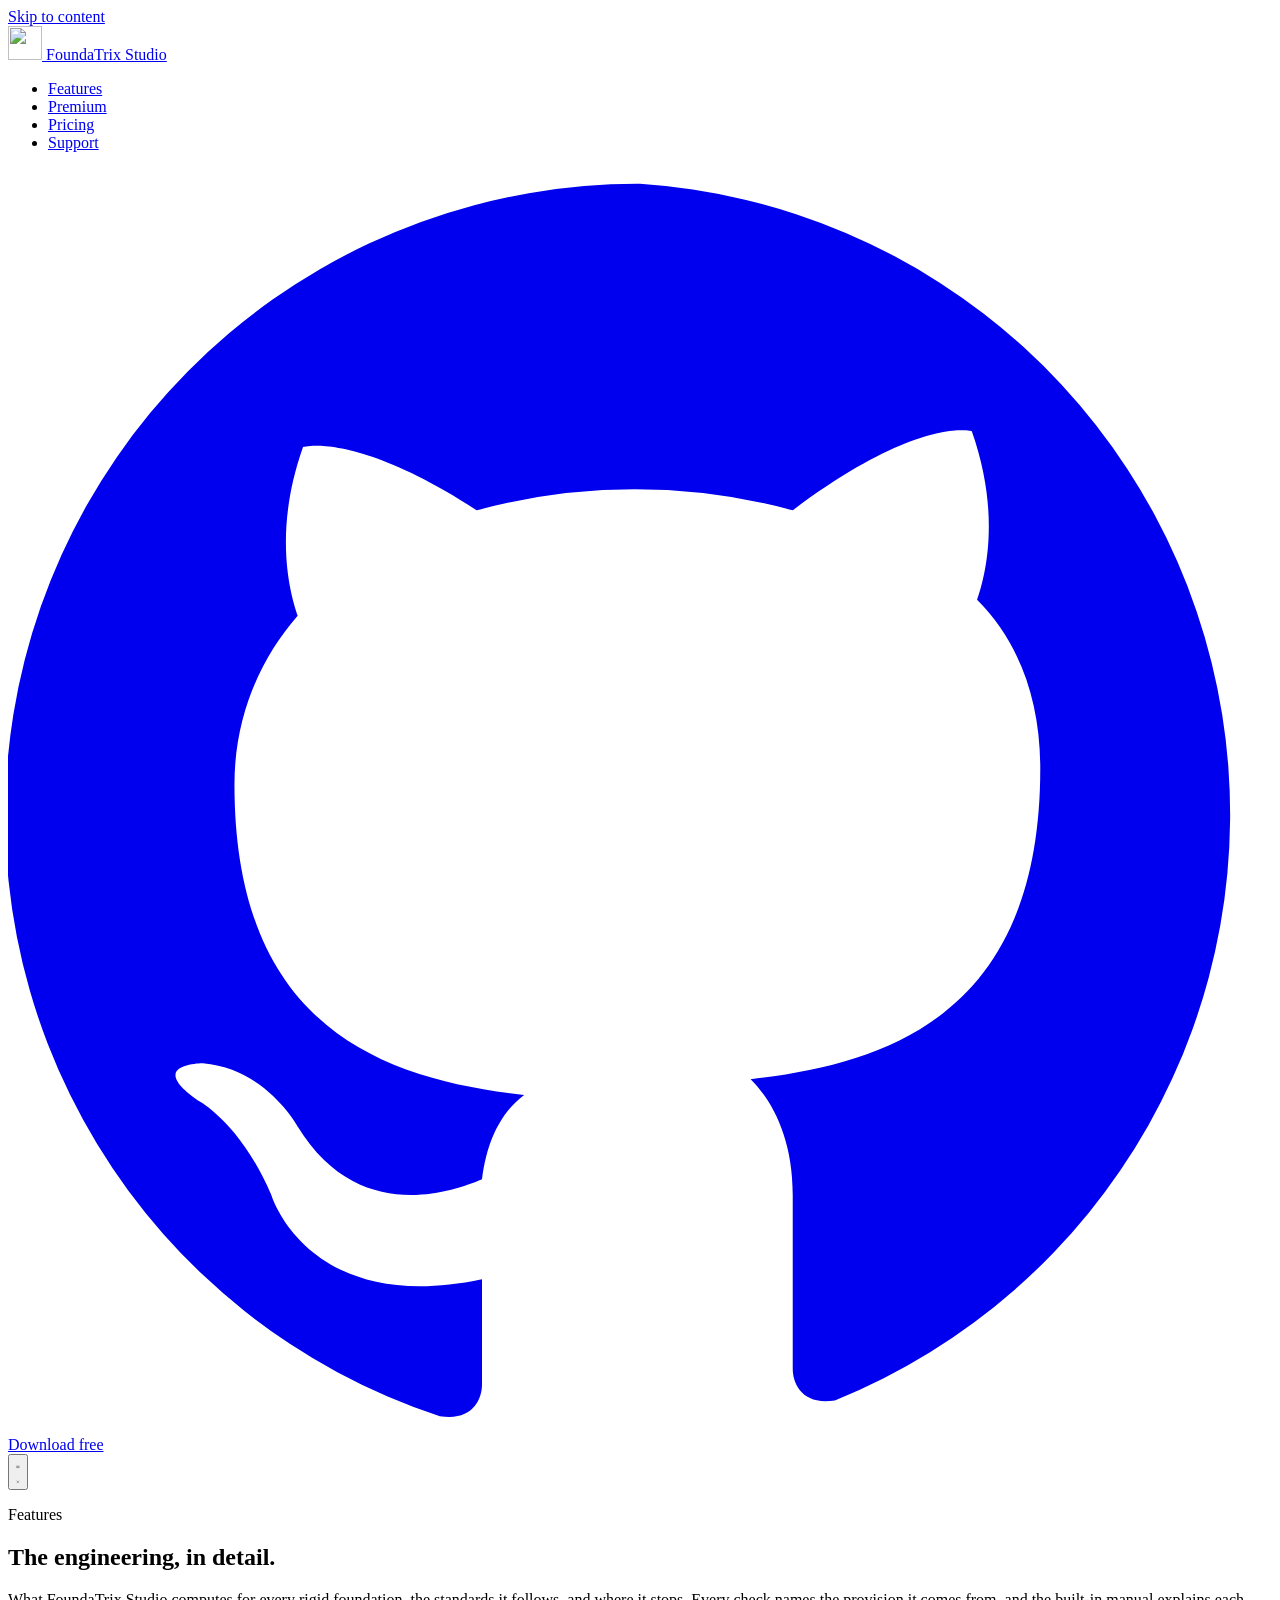
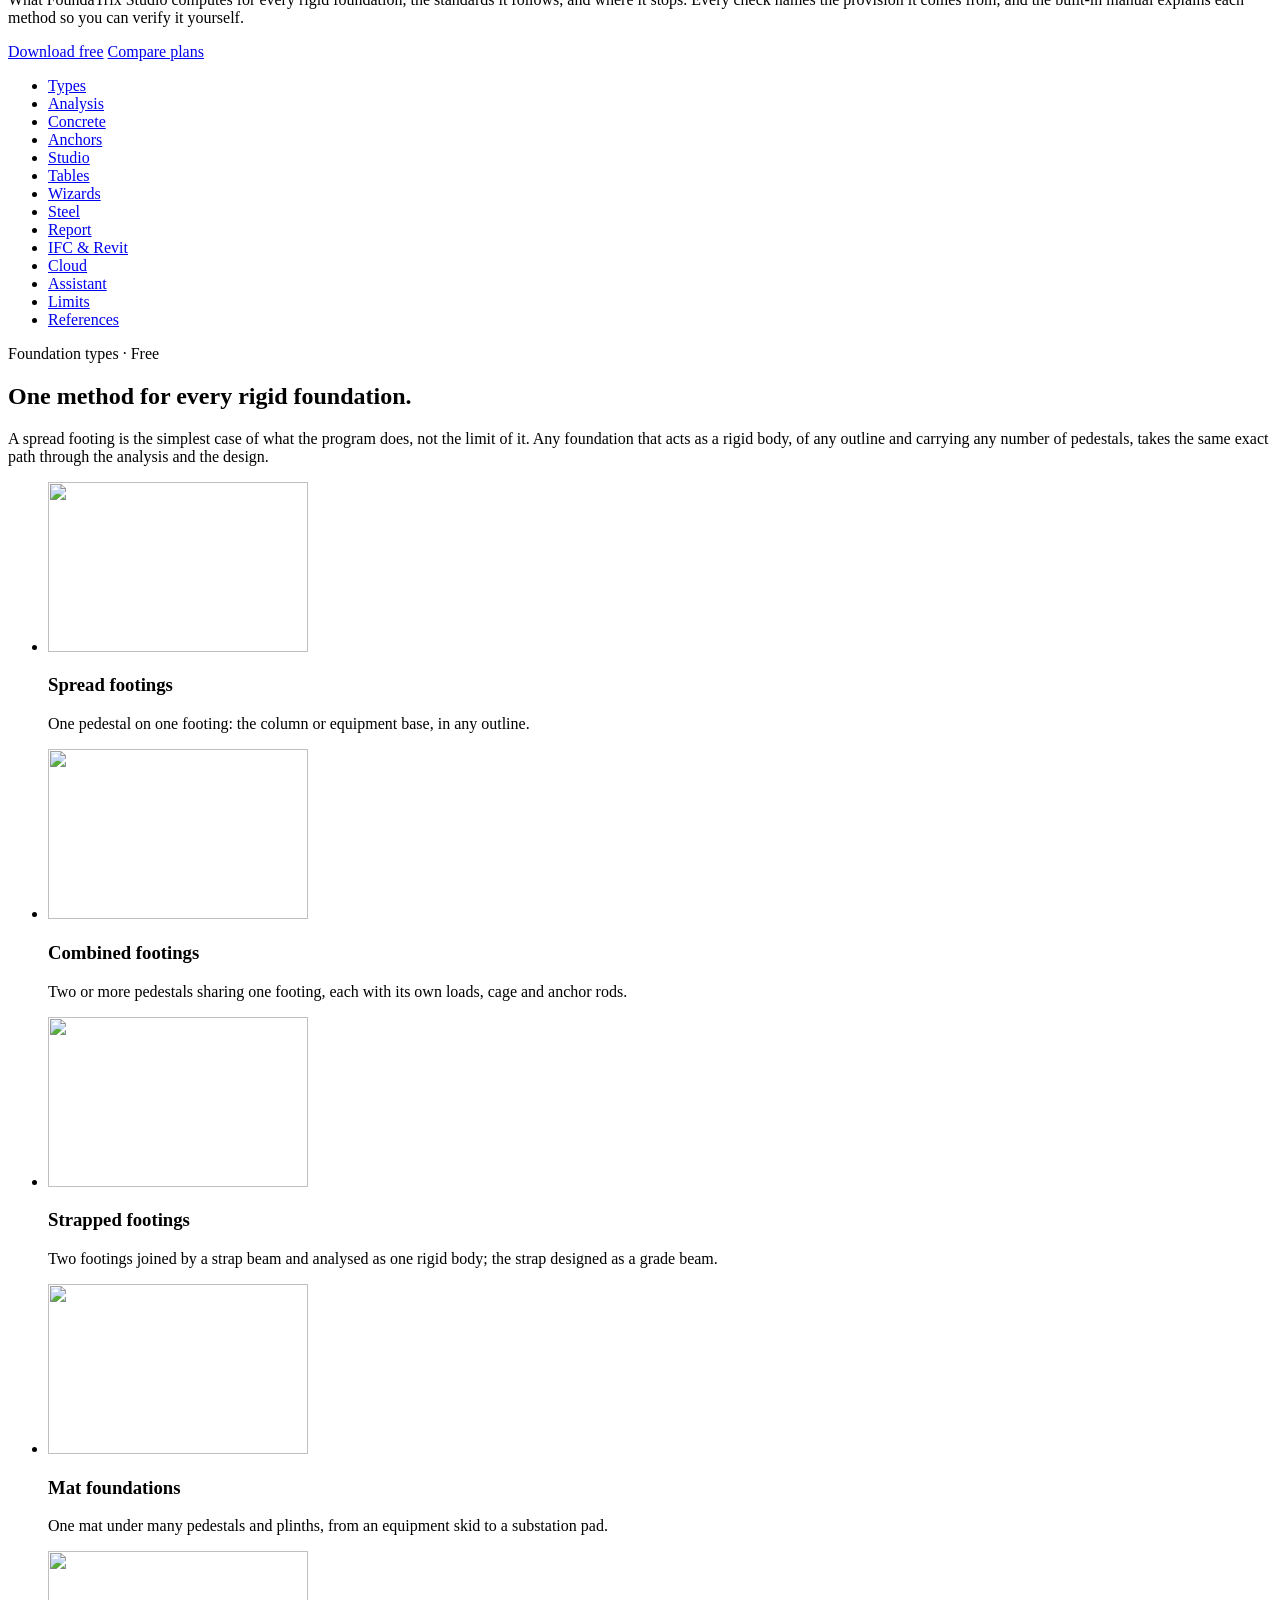
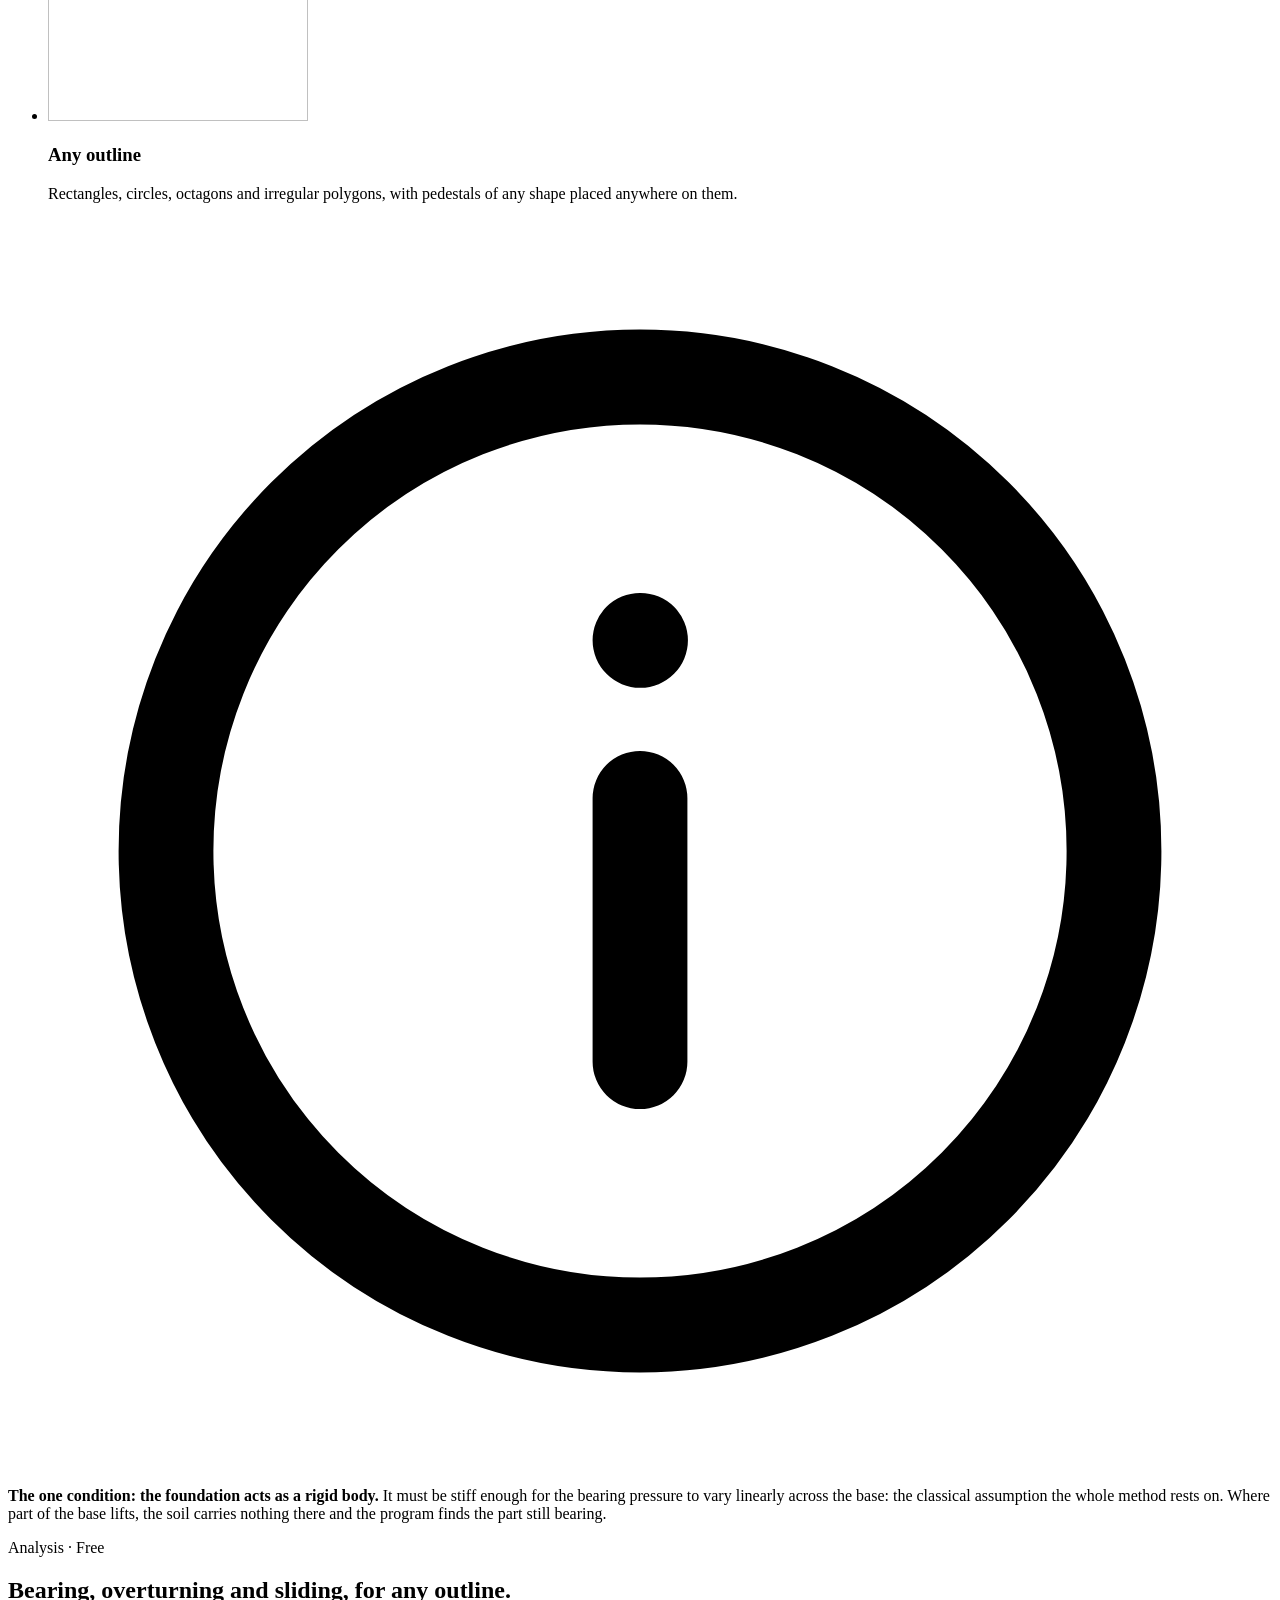
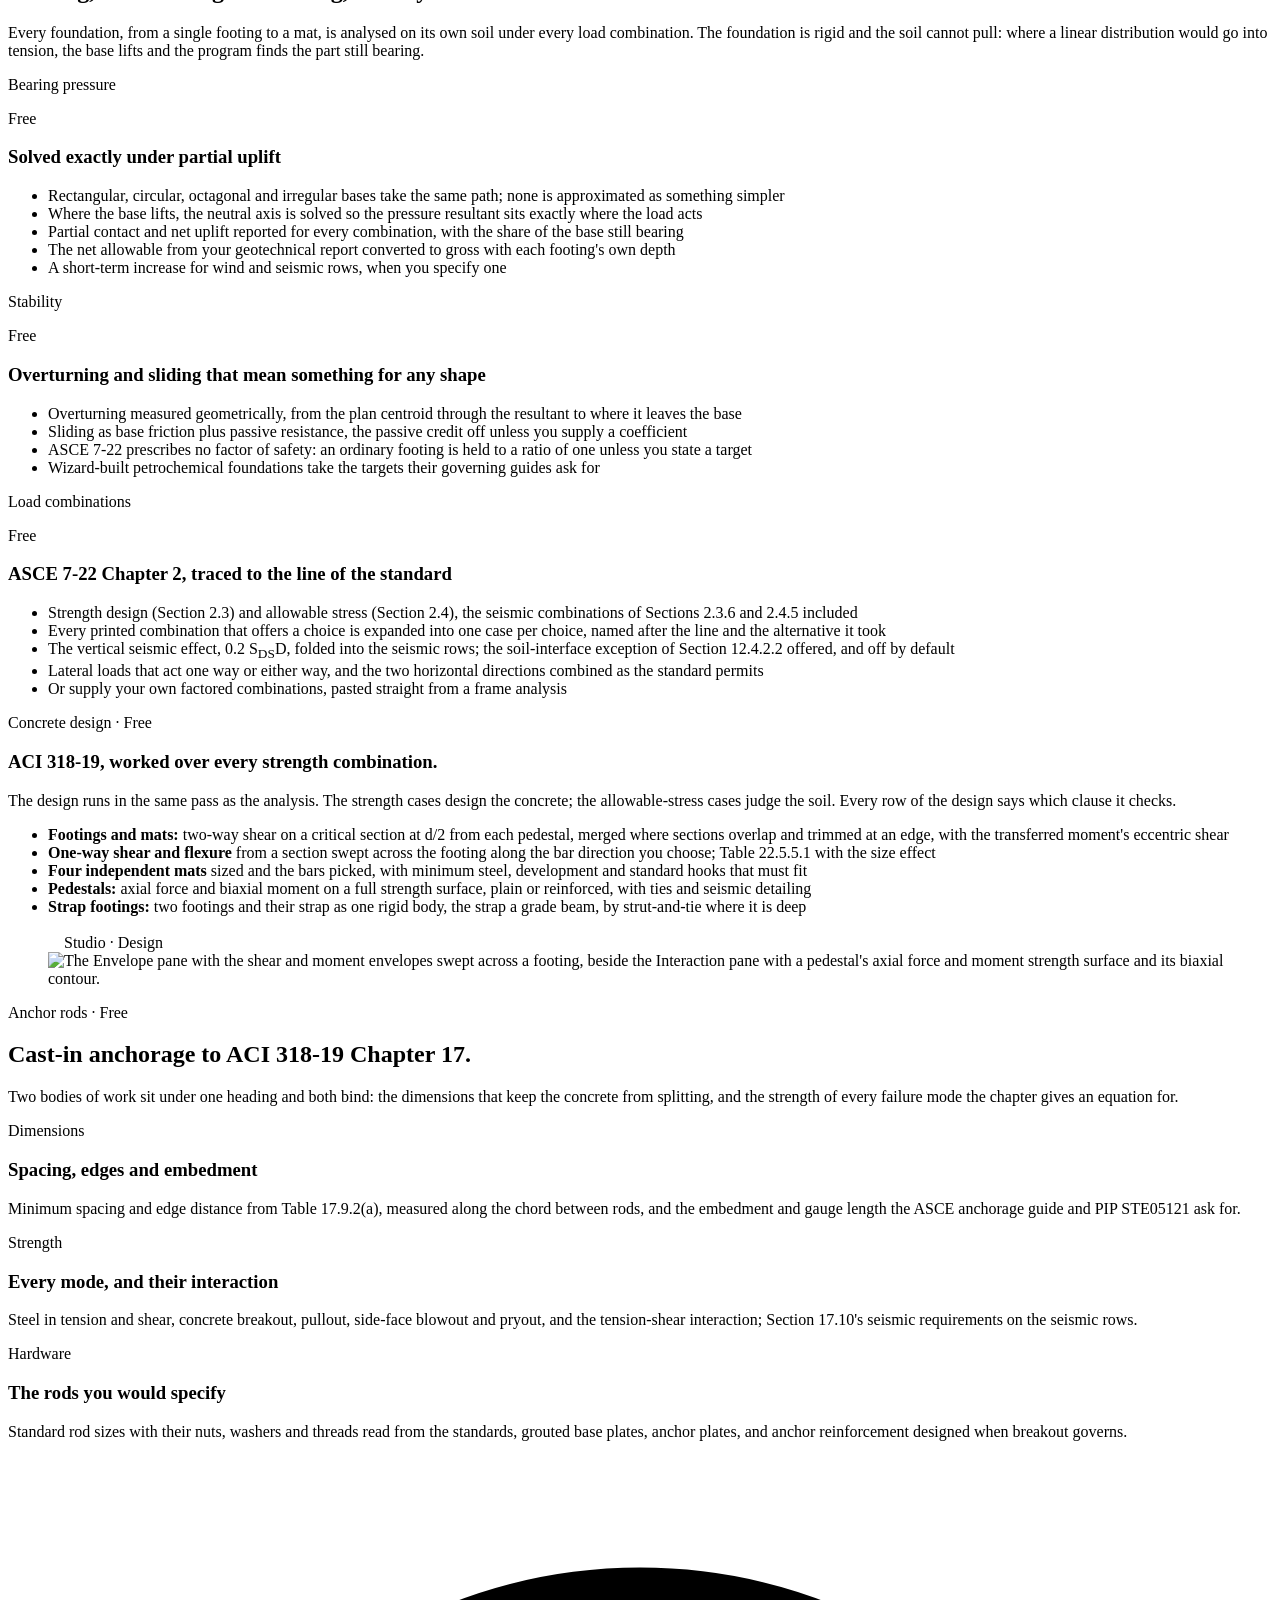
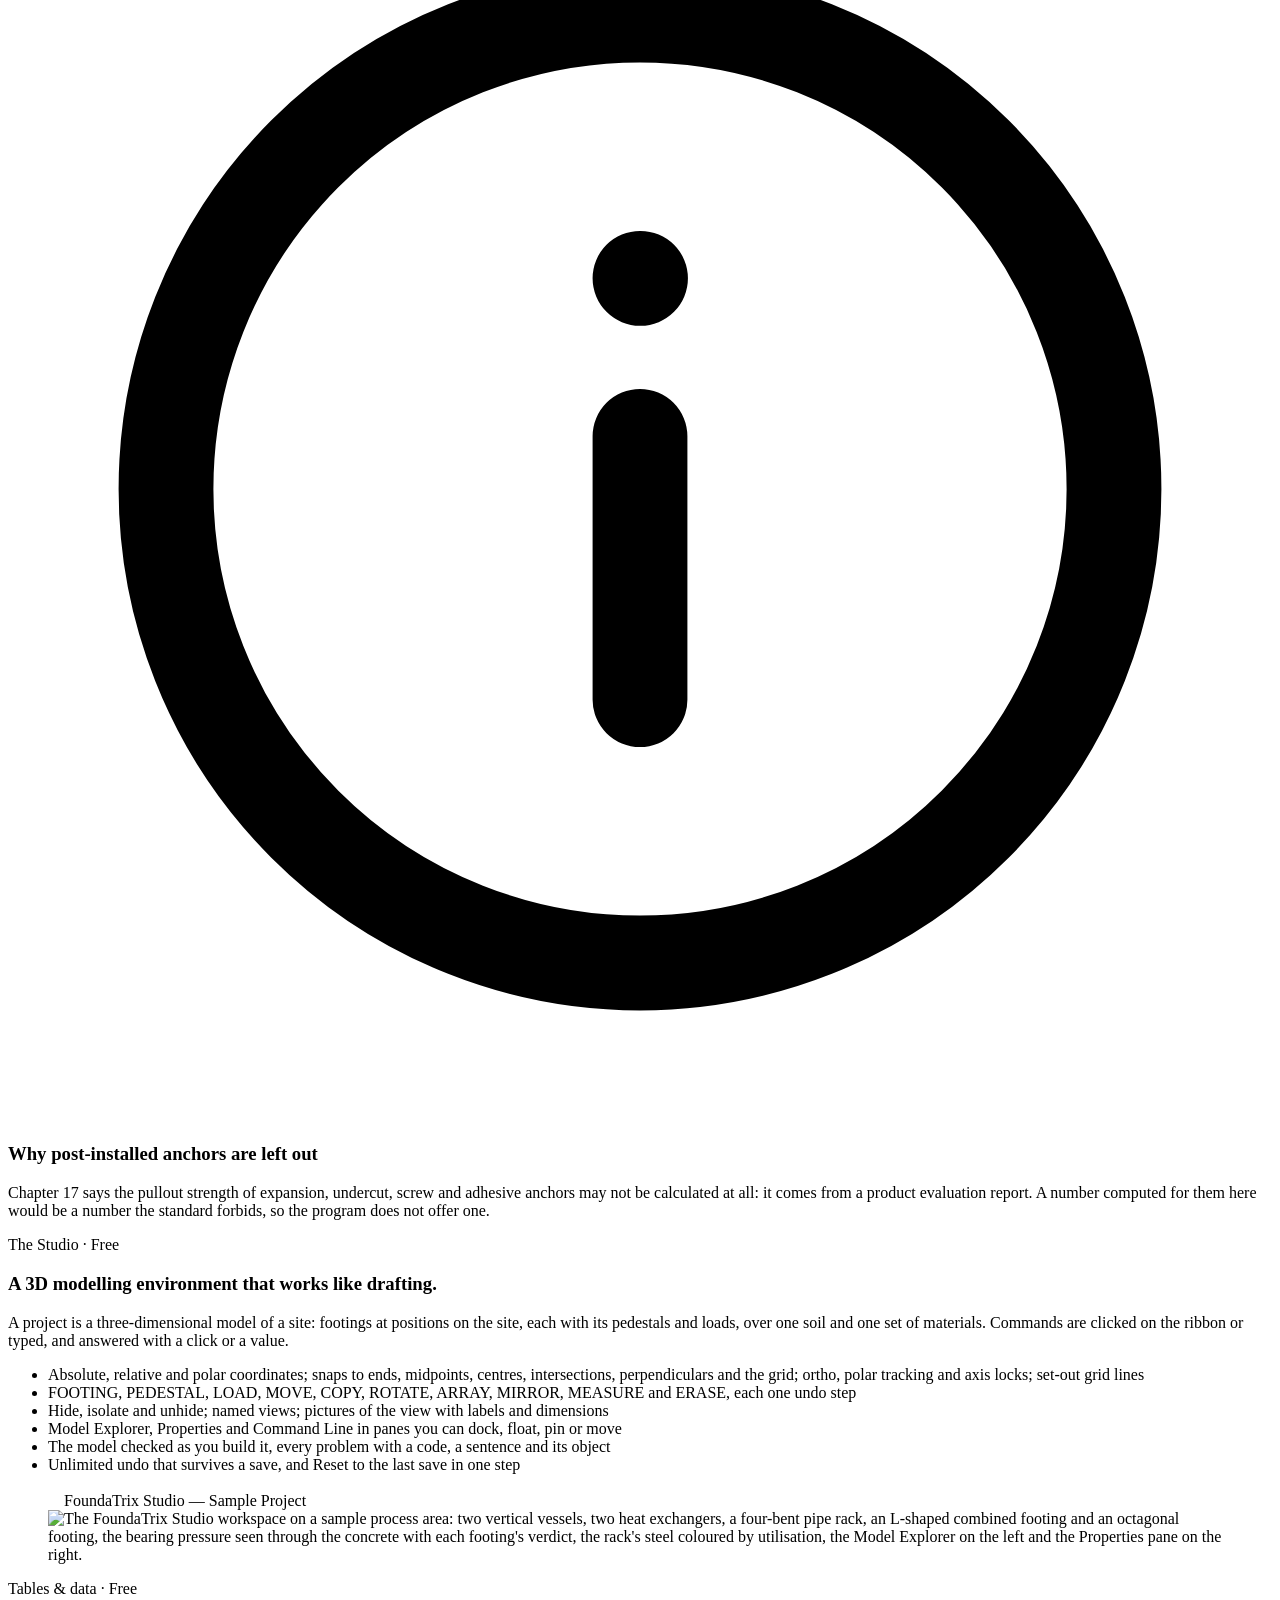
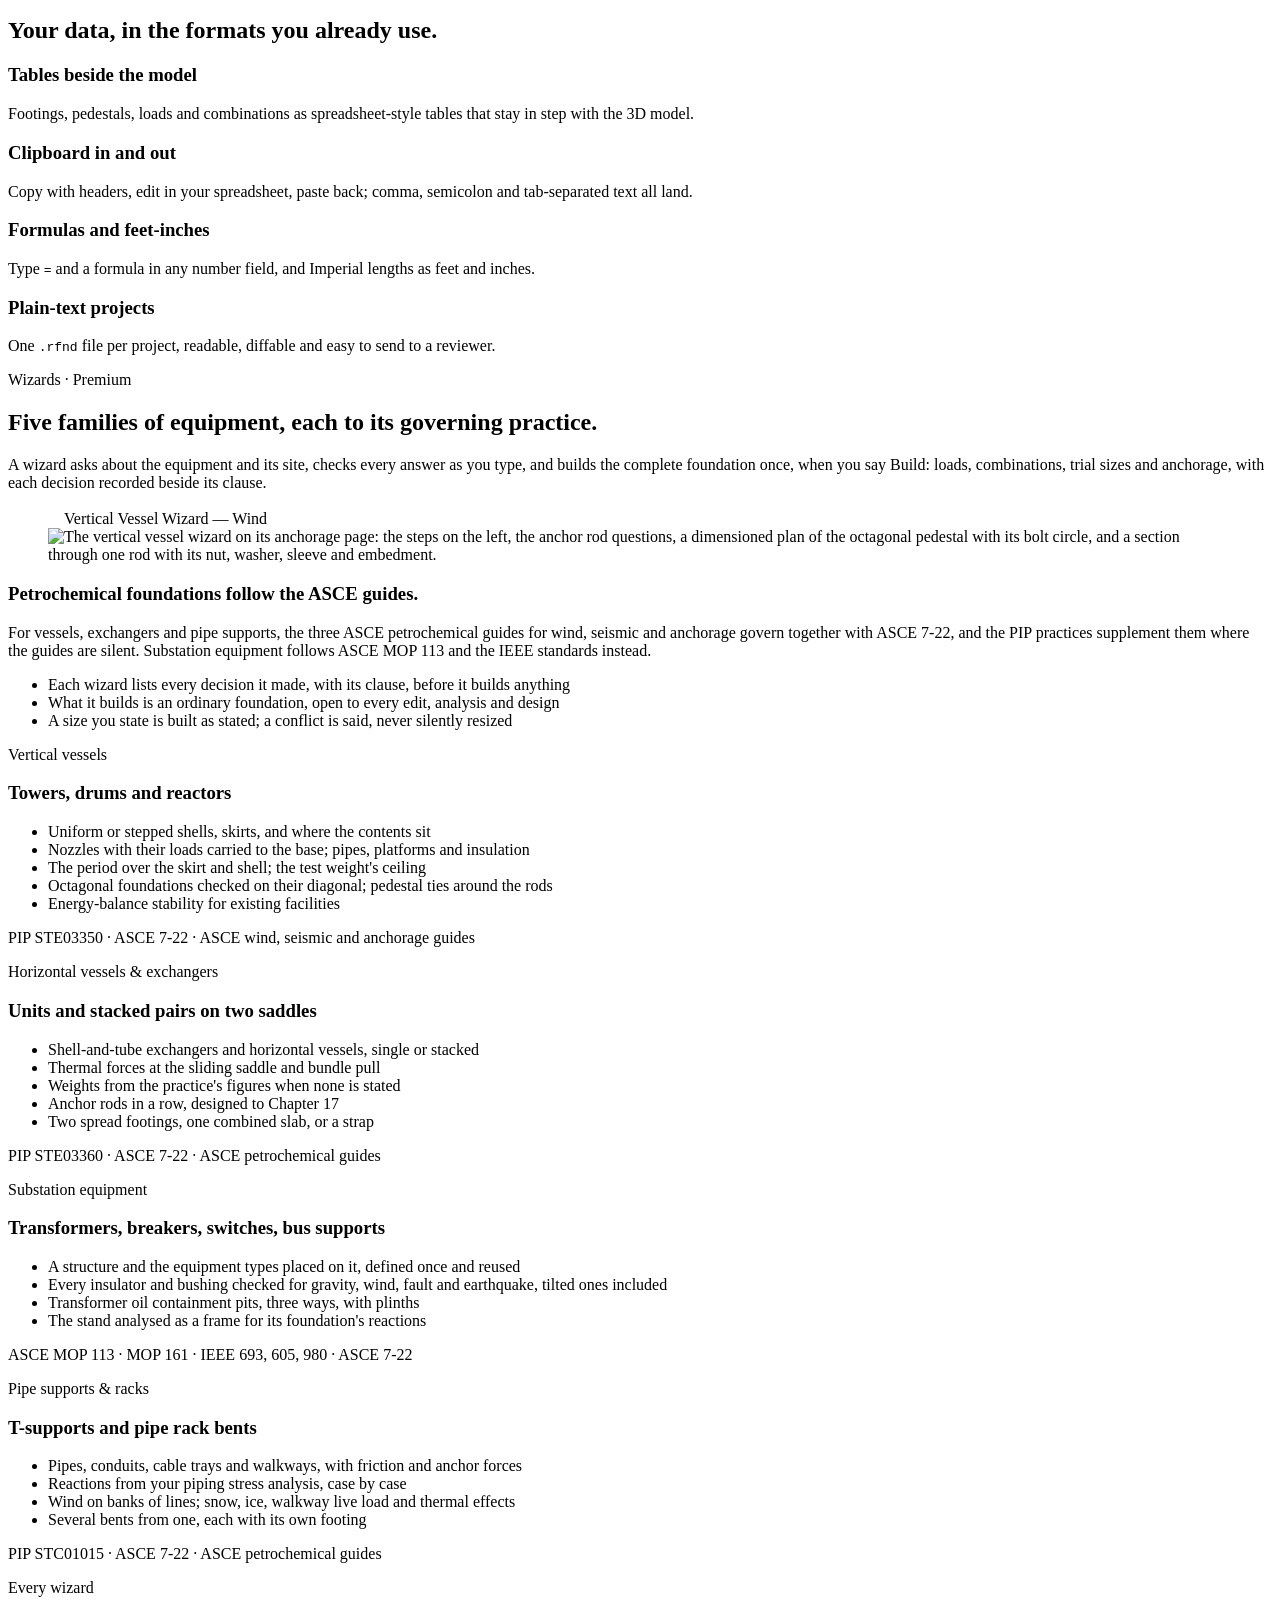
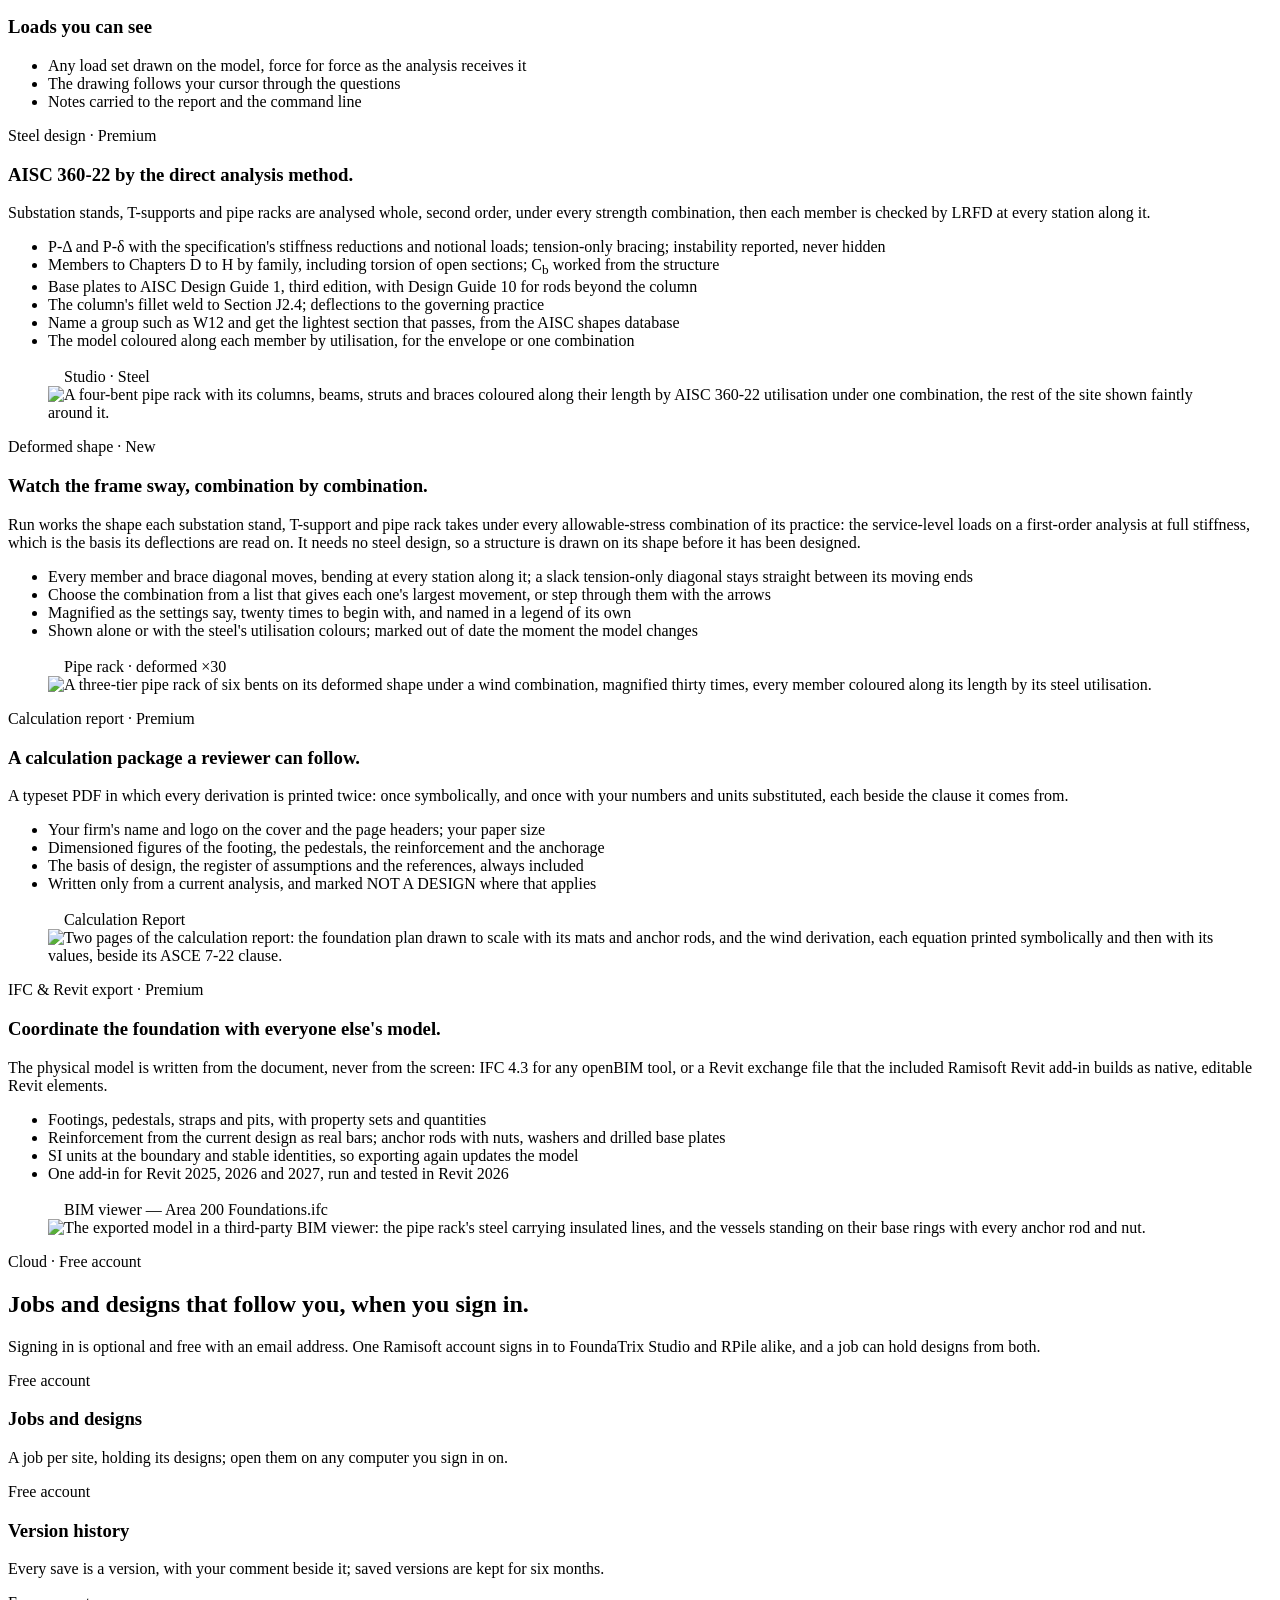
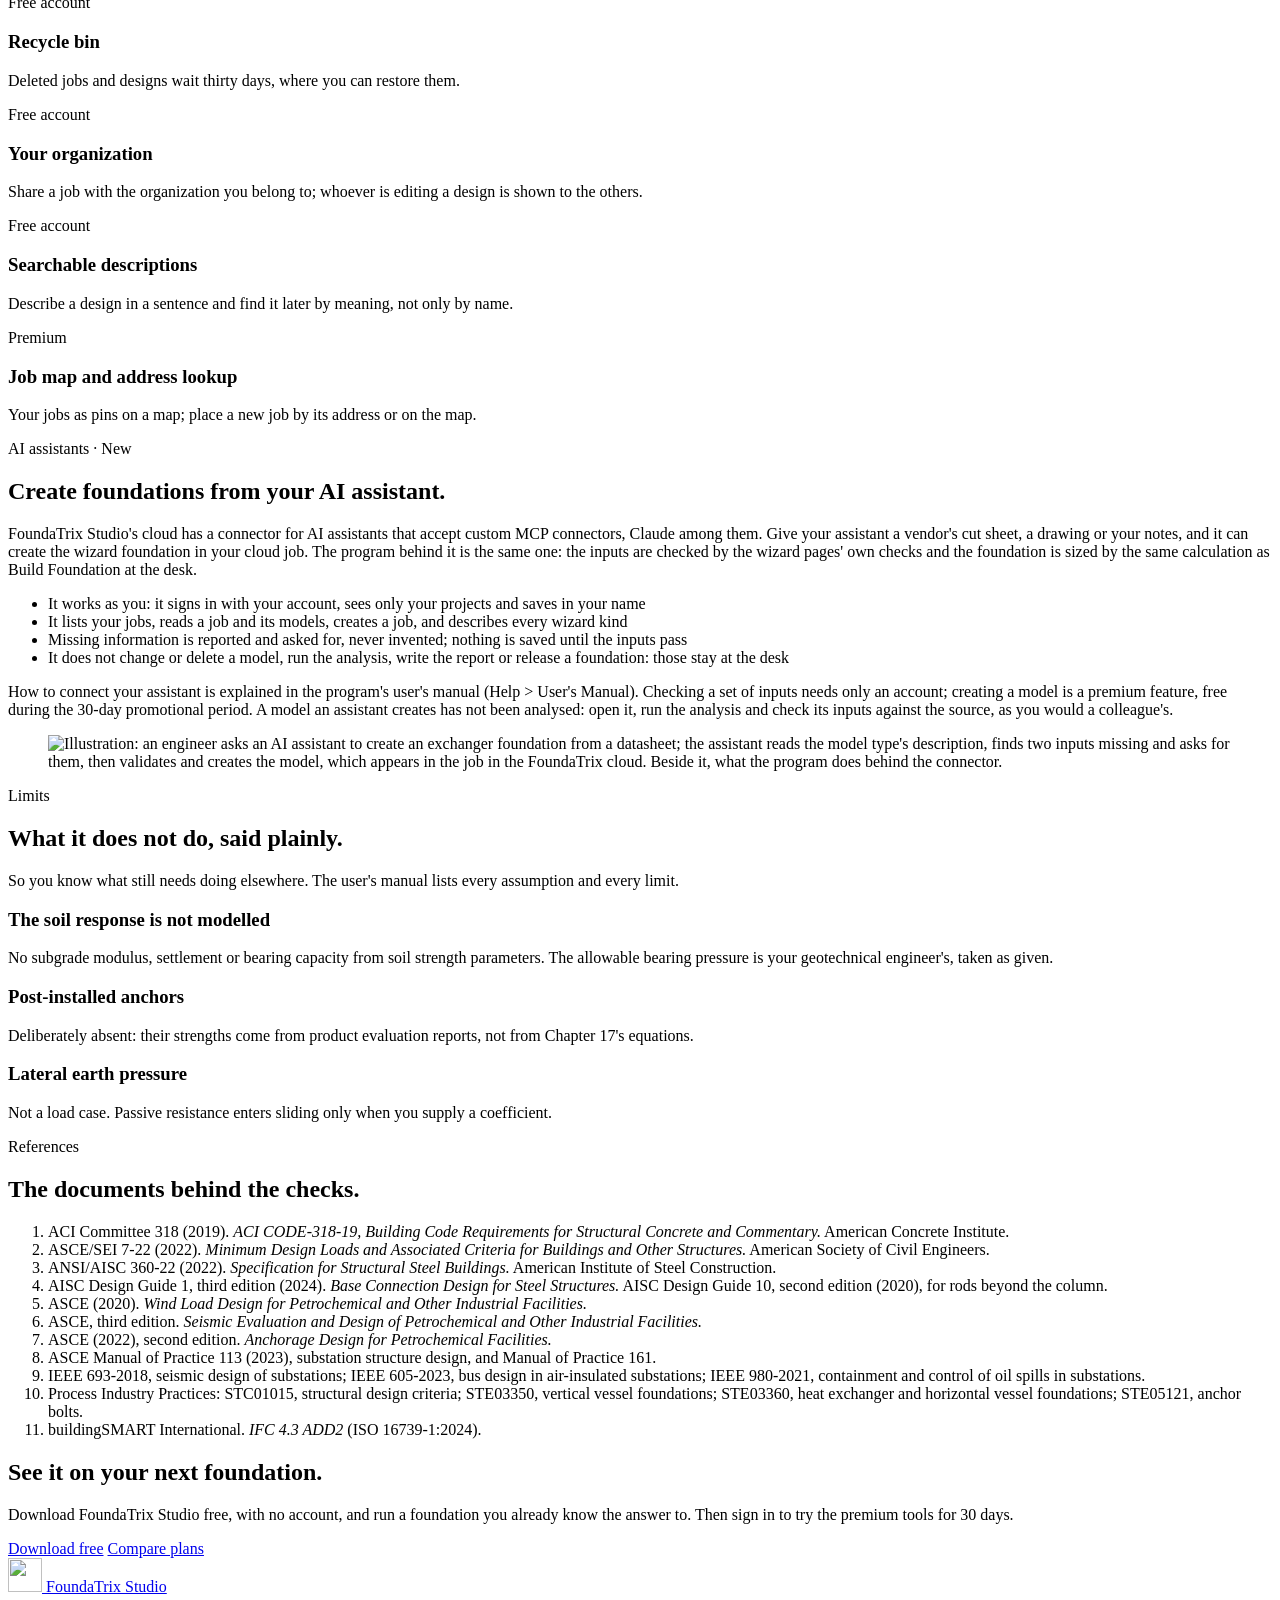
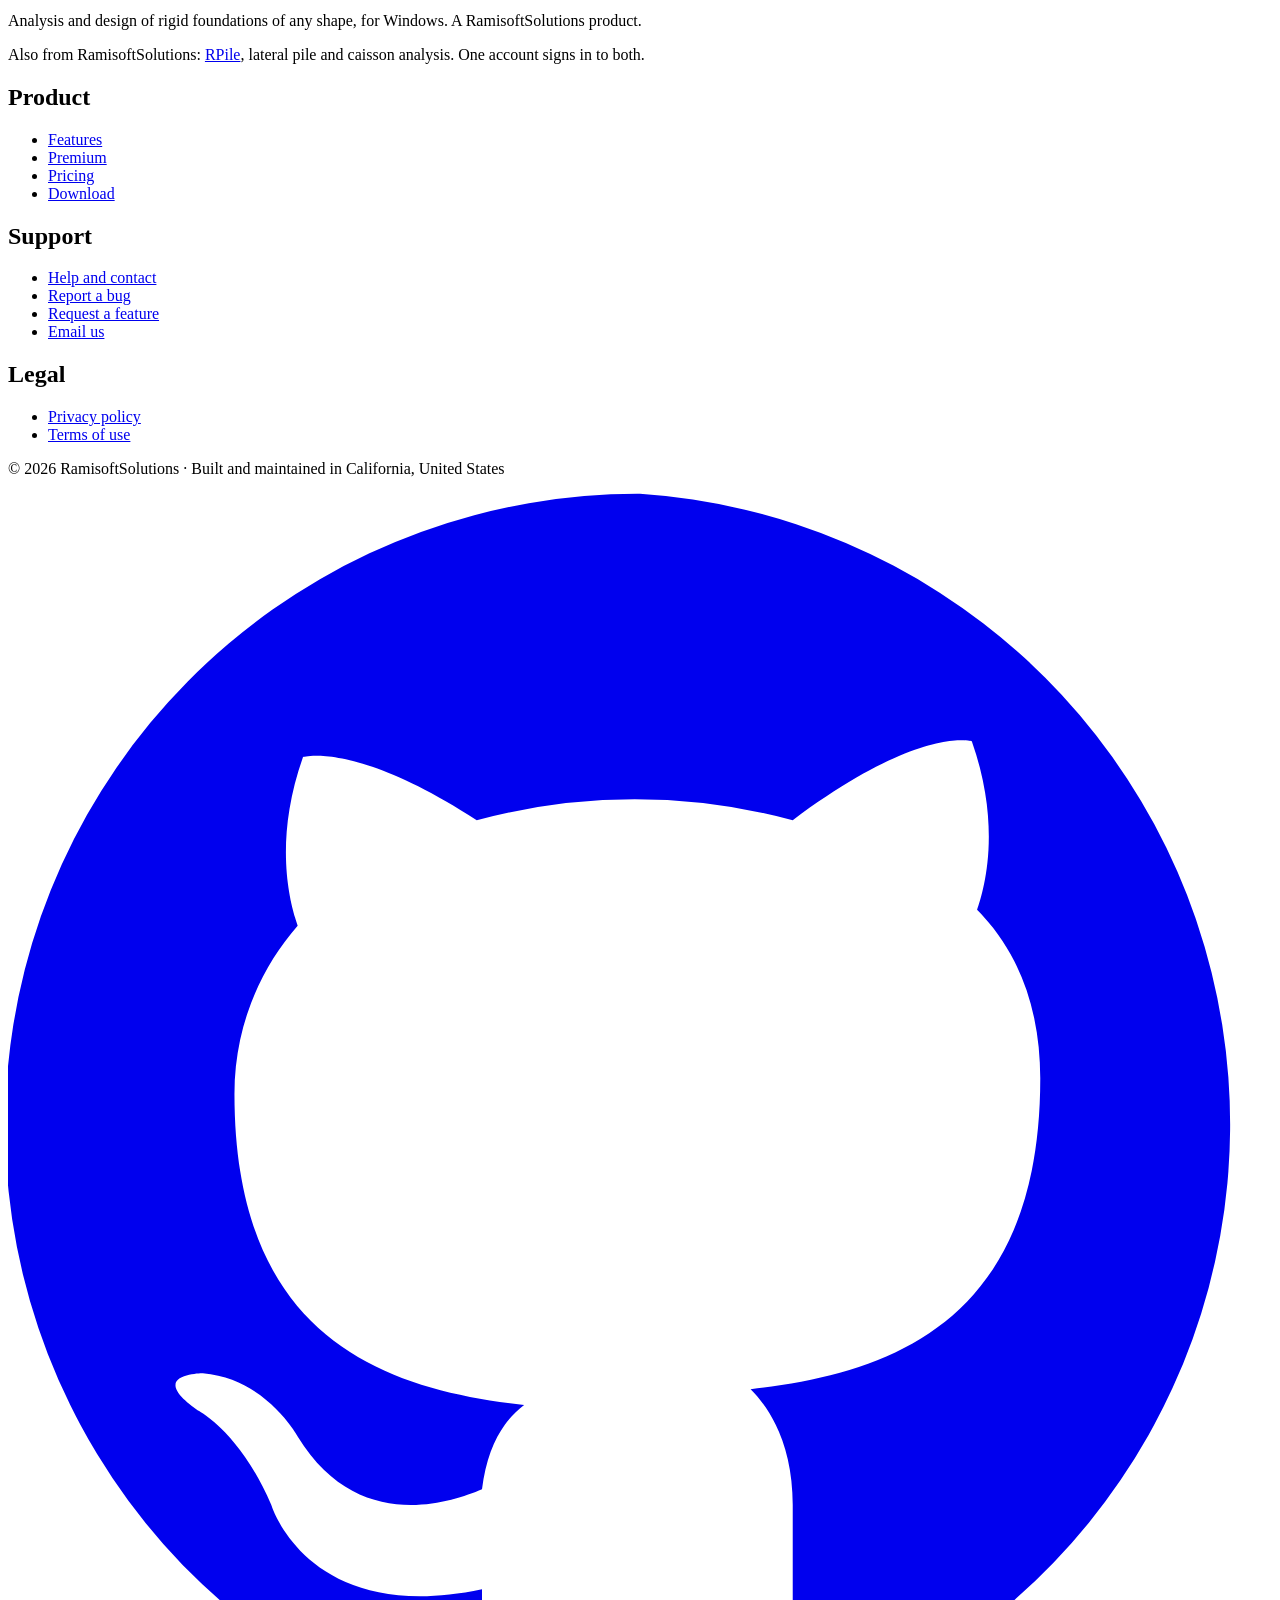
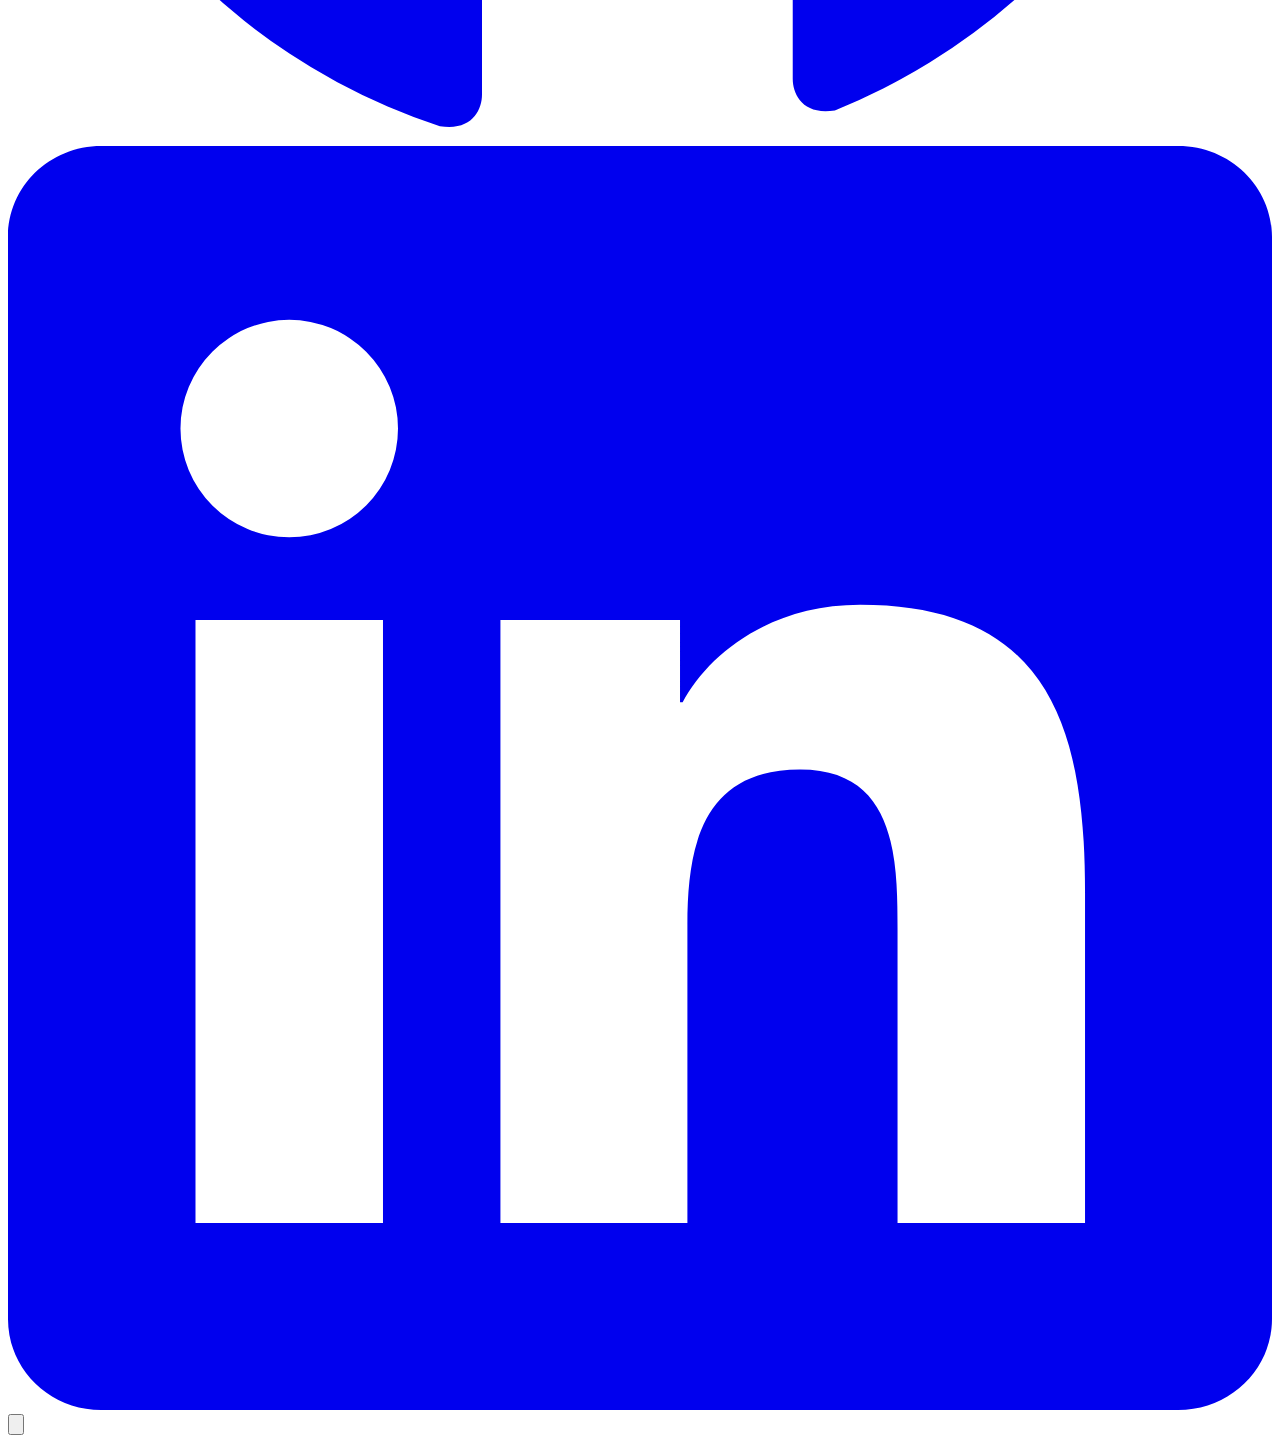
==== commit ad17ffac: "Deformed shape: the three-tier, six-bent pipe rack (x30) in place of the four-bent rack and its sing" ====
--- a/src/features/index.html
+++ b/src/features/index.html
@@ -410,20 +410,12 @@
             <li>Shown alone or with the steel's utilisation colours; marked out of date the moment the model changes</li>
           </ul>
         </div>
-        <div class="shot-pair">
-          <figure class="shot">
-            <div class="shot__frame">
-              <div class="shot__bar"><img src="/favicon.svg" alt="" width="16" height="16" /><span class="shot__title">Pipe rack &middot; deformed &times;100</span><span class="shot__controls" aria-hidden="true"><span class="min"></span><span class="max"></span><span class="close"></span></span></div>
-              <div class="shot__body"><img src="/images/screens/deformed-rack.webp" width="1325" height="1050" loading="lazy" alt="A four-bent pipe rack on its deformed shape under a wind combination, magnified one hundred times, its members coloured by steel utilisation." /></div>
-            </div>
-          </figure>
-          <figure class="shot">
-            <div class="shot__frame">
-              <div class="shot__bar"><img src="/favicon.svg" alt="" width="16" height="16" /><span class="shot__title">One bent &middot; front view</span><span class="shot__controls" aria-hidden="true"><span class="min"></span><span class="max"></span><span class="close"></span></span></div>
-              <div class="shot__body"><img src="/images/screens/deformed-tee.webp" width="620" height="640" loading="lazy" alt="One T-support of the rack seen from the front: the column bowing and the beam tilting under the same combination, standing on its footing." /></div>
-            </div>
-          </figure>
-        </div>
+        <figure class="shot">
+          <div class="shot__frame">
+            <div class="shot__bar"><img src="/favicon.svg" alt="" width="16" height="16" /><span class="shot__title">Pipe rack &middot; deformed &times;30</span><span class="shot__controls" aria-hidden="true"><span class="min"></span><span class="max"></span><span class="close"></span></span></div>
+            <div class="shot__body"><img src="/images/screens/deformed-rack-tiers.webp" width="1500" height="680" loading="lazy" alt="A three-tier pipe rack of six bents on its deformed shape under a wind combination, magnified thirty times, every member coloured along its length by its steel utilisation." /></div>
+          </div>
+        </figure>
       </div>
     </div>
   </section>
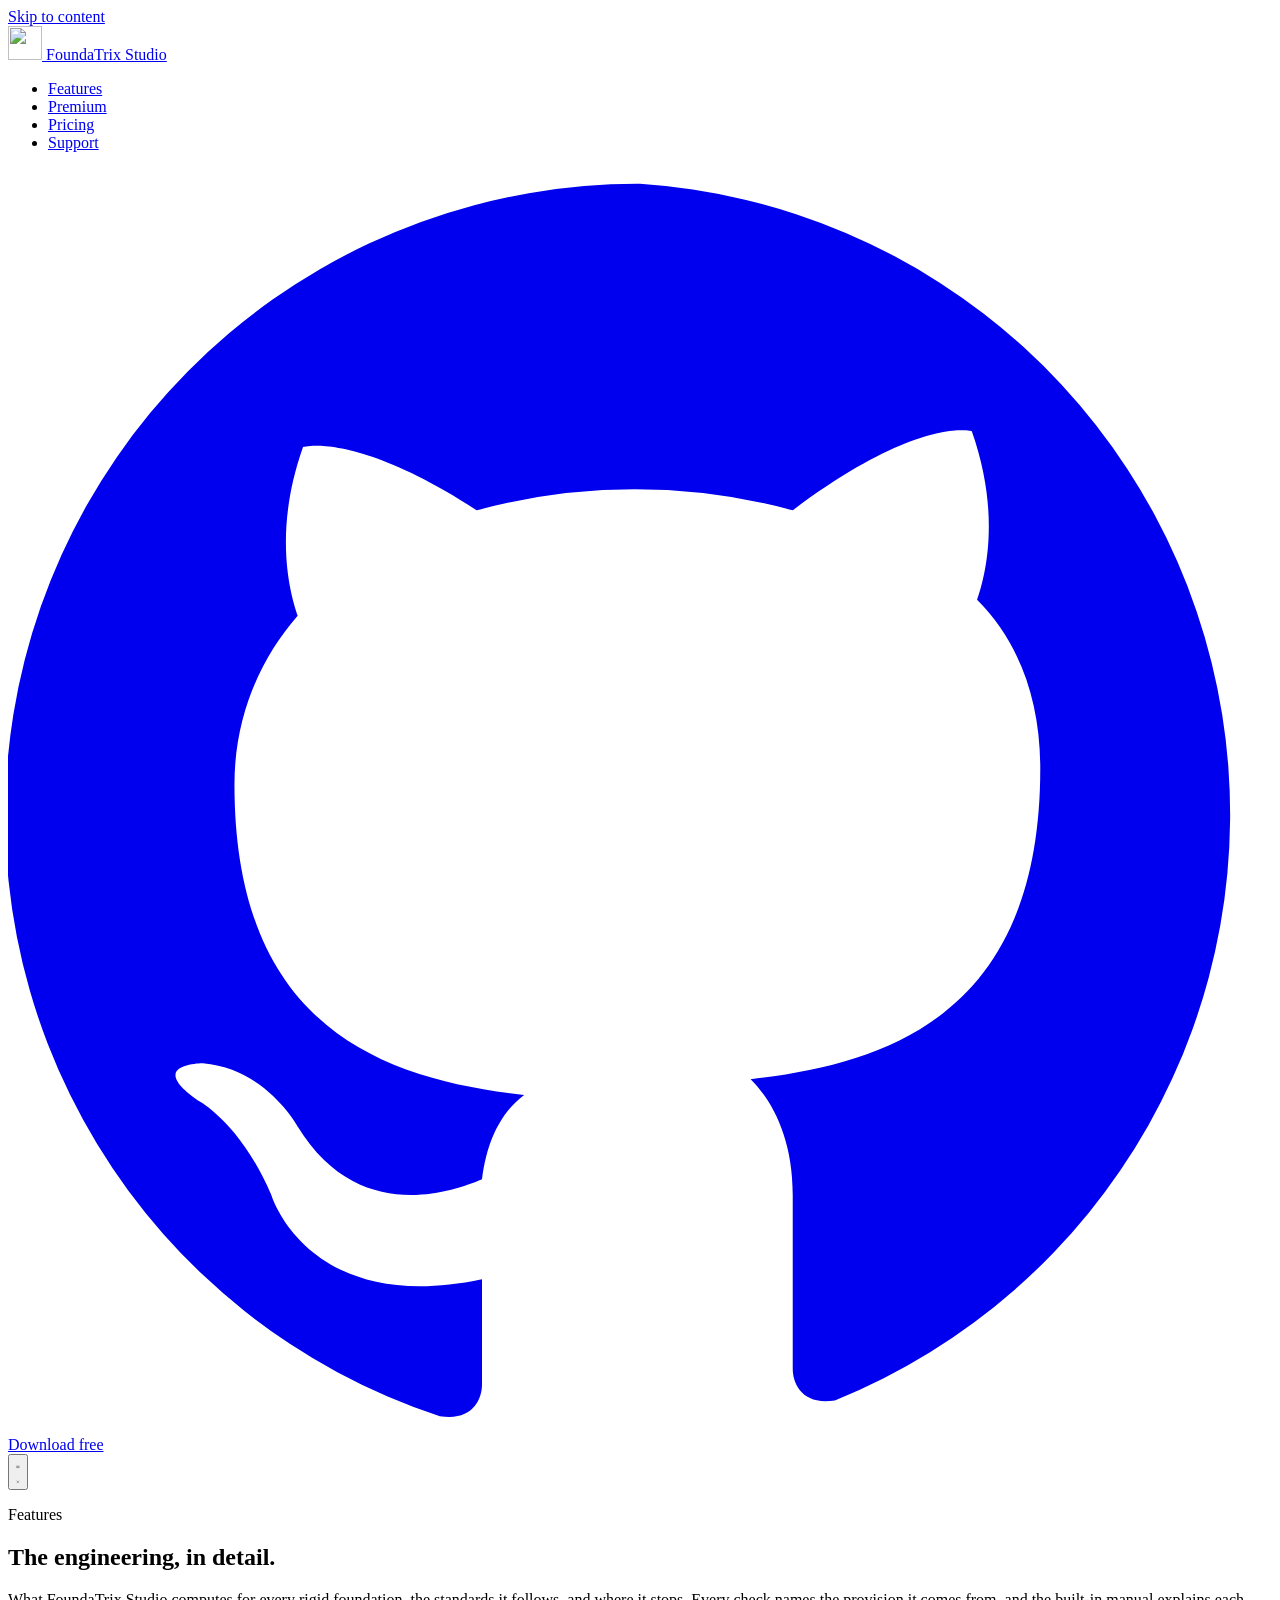
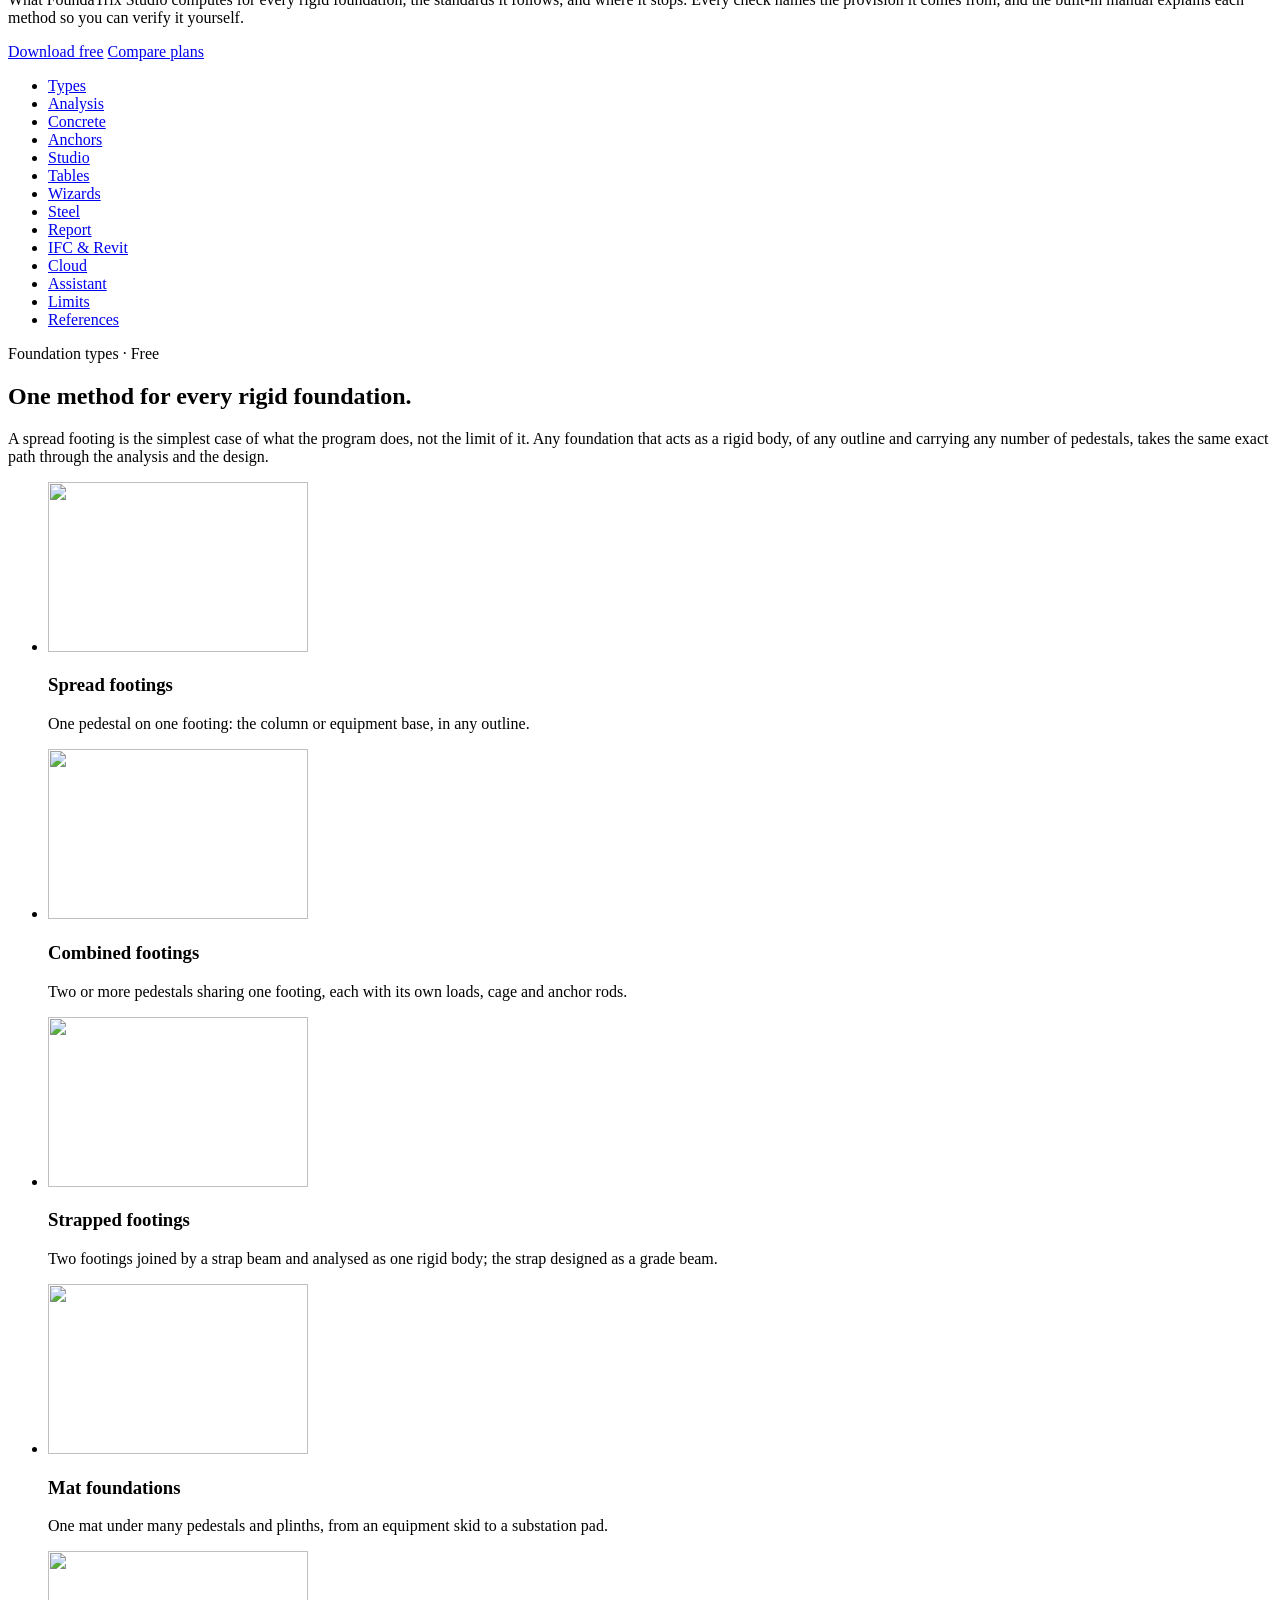
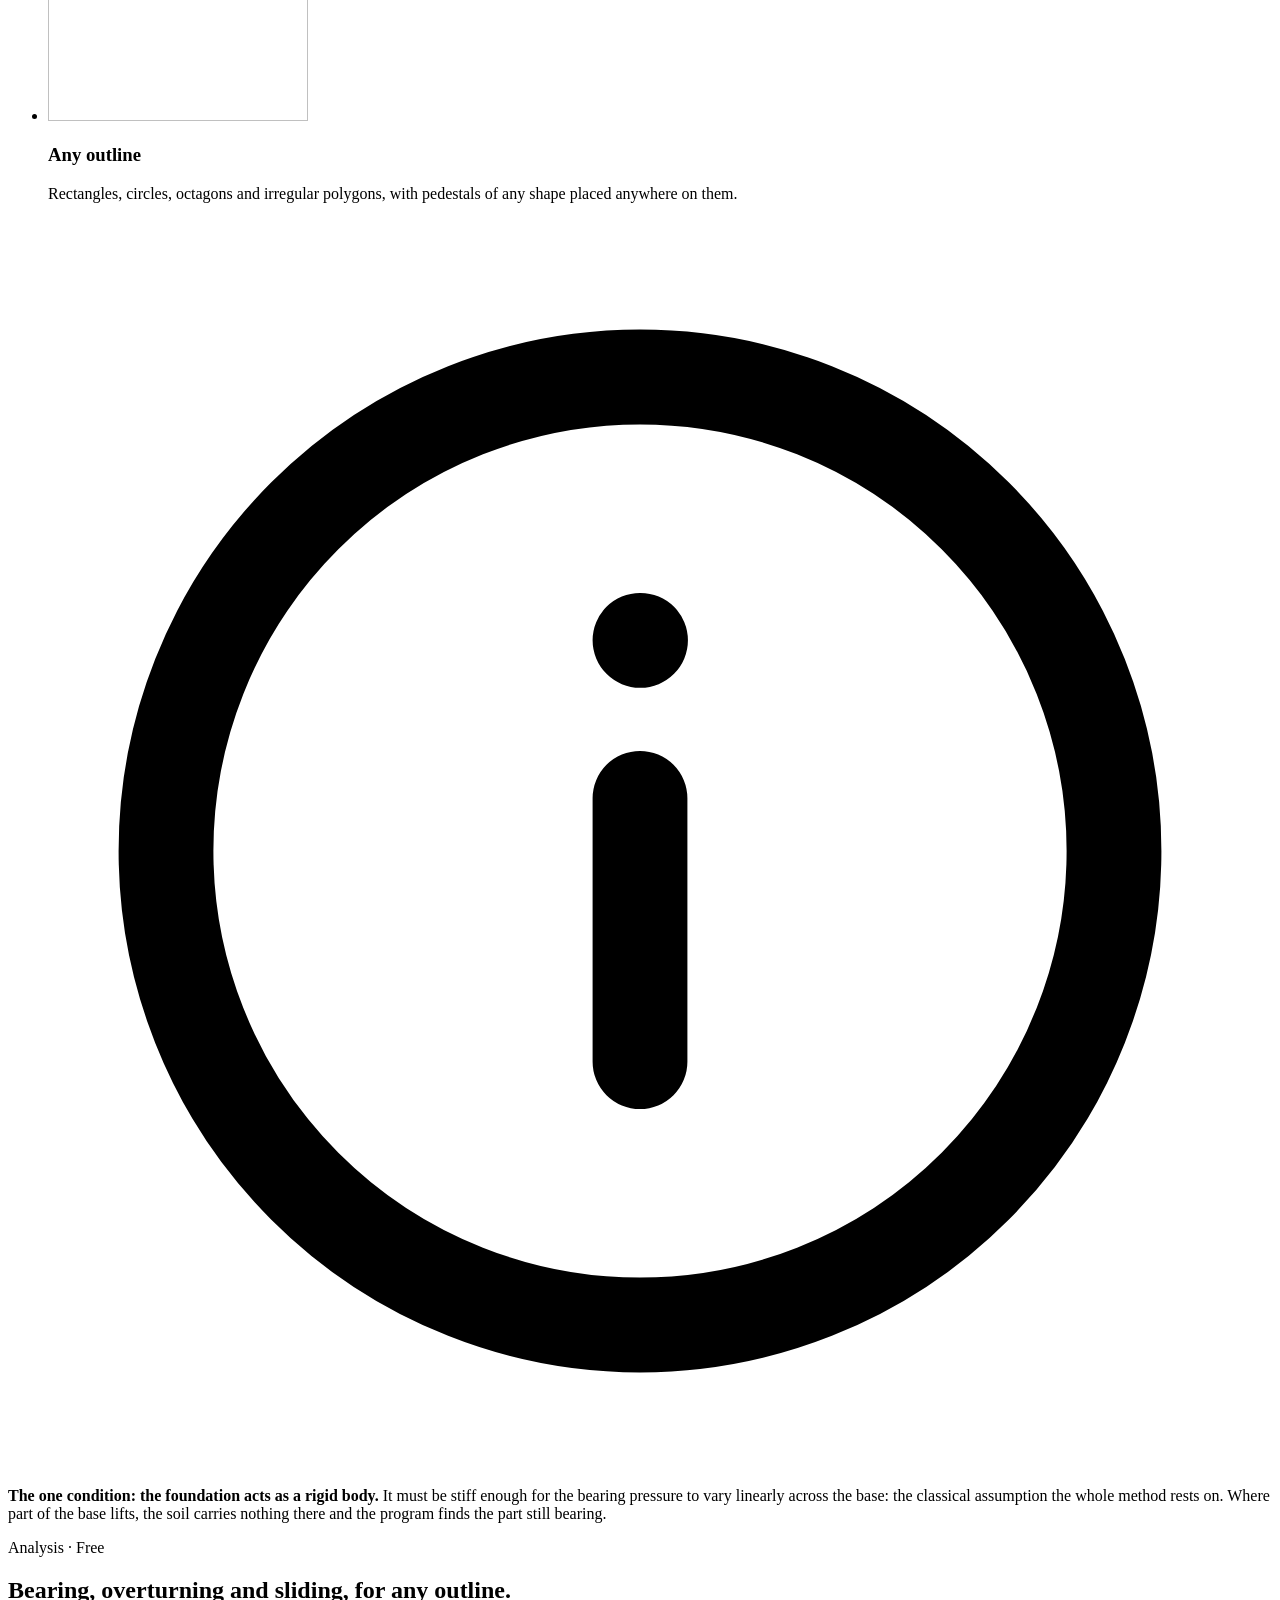
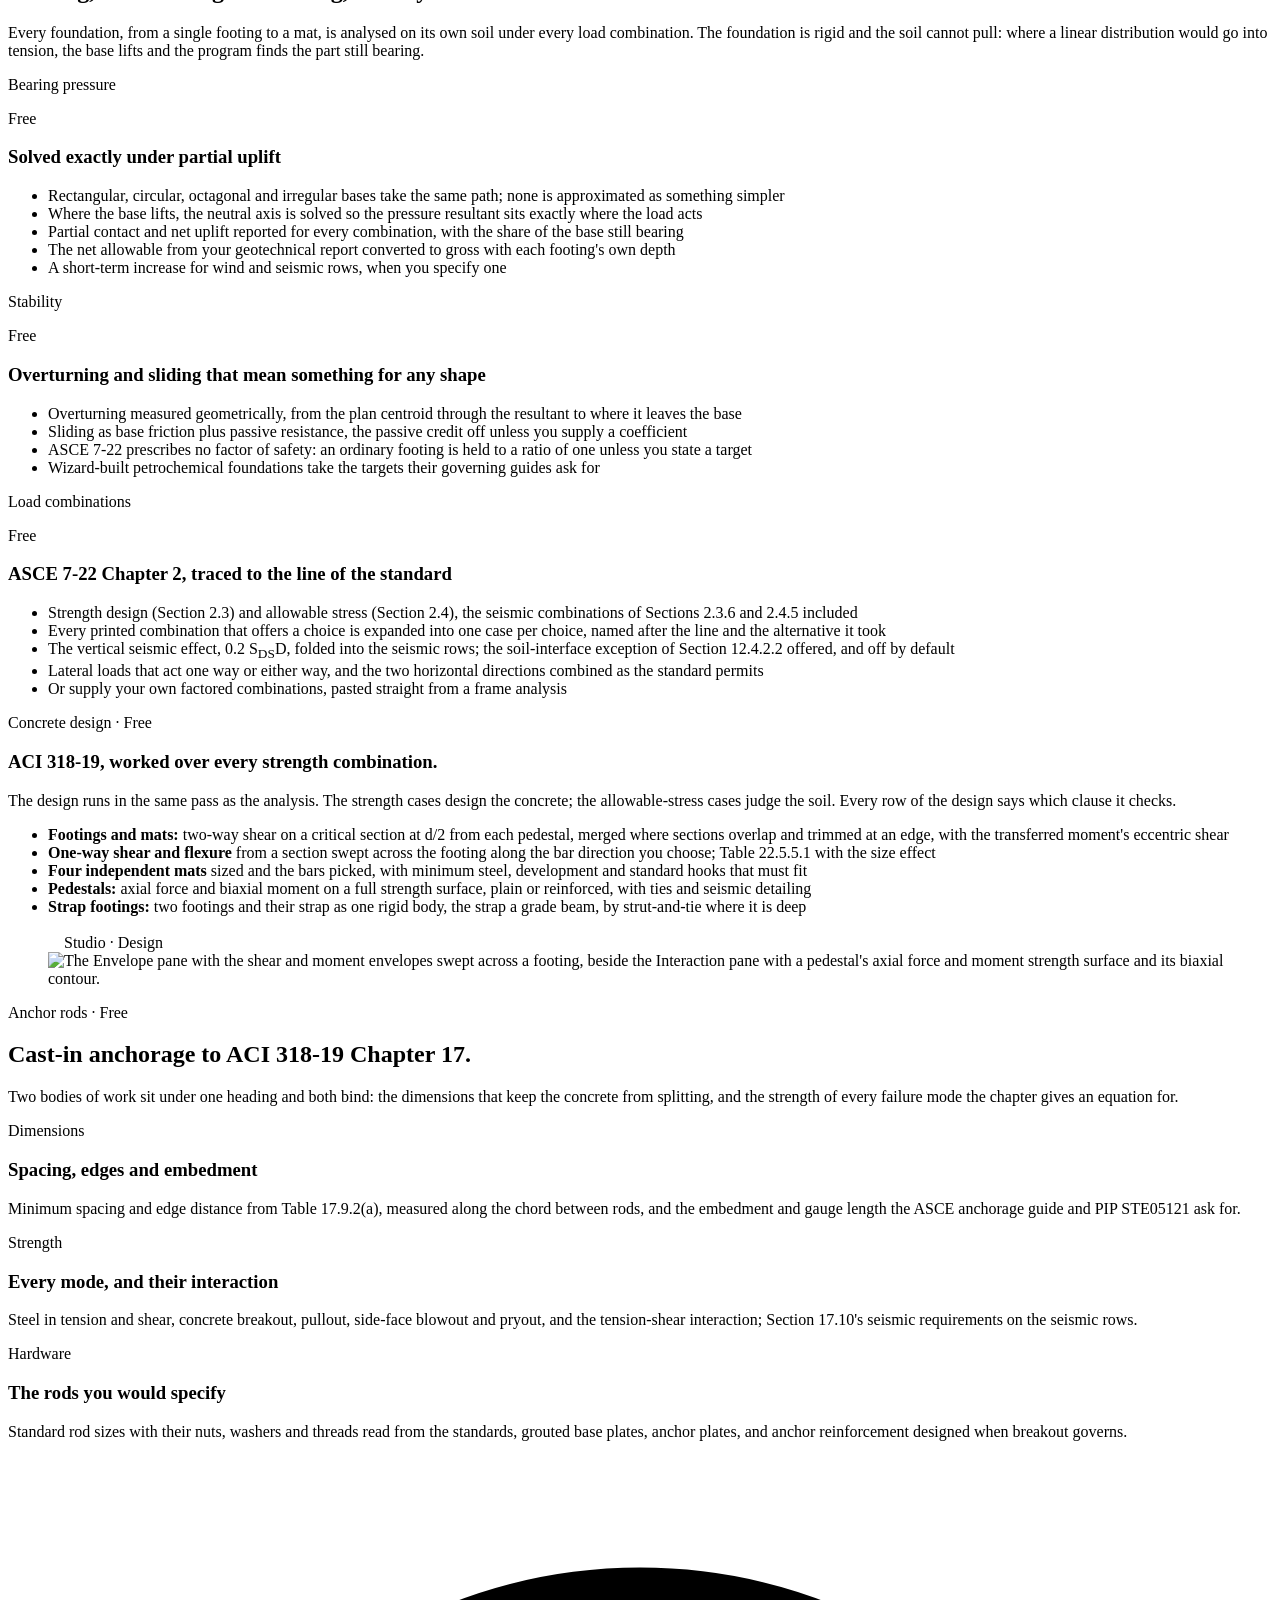
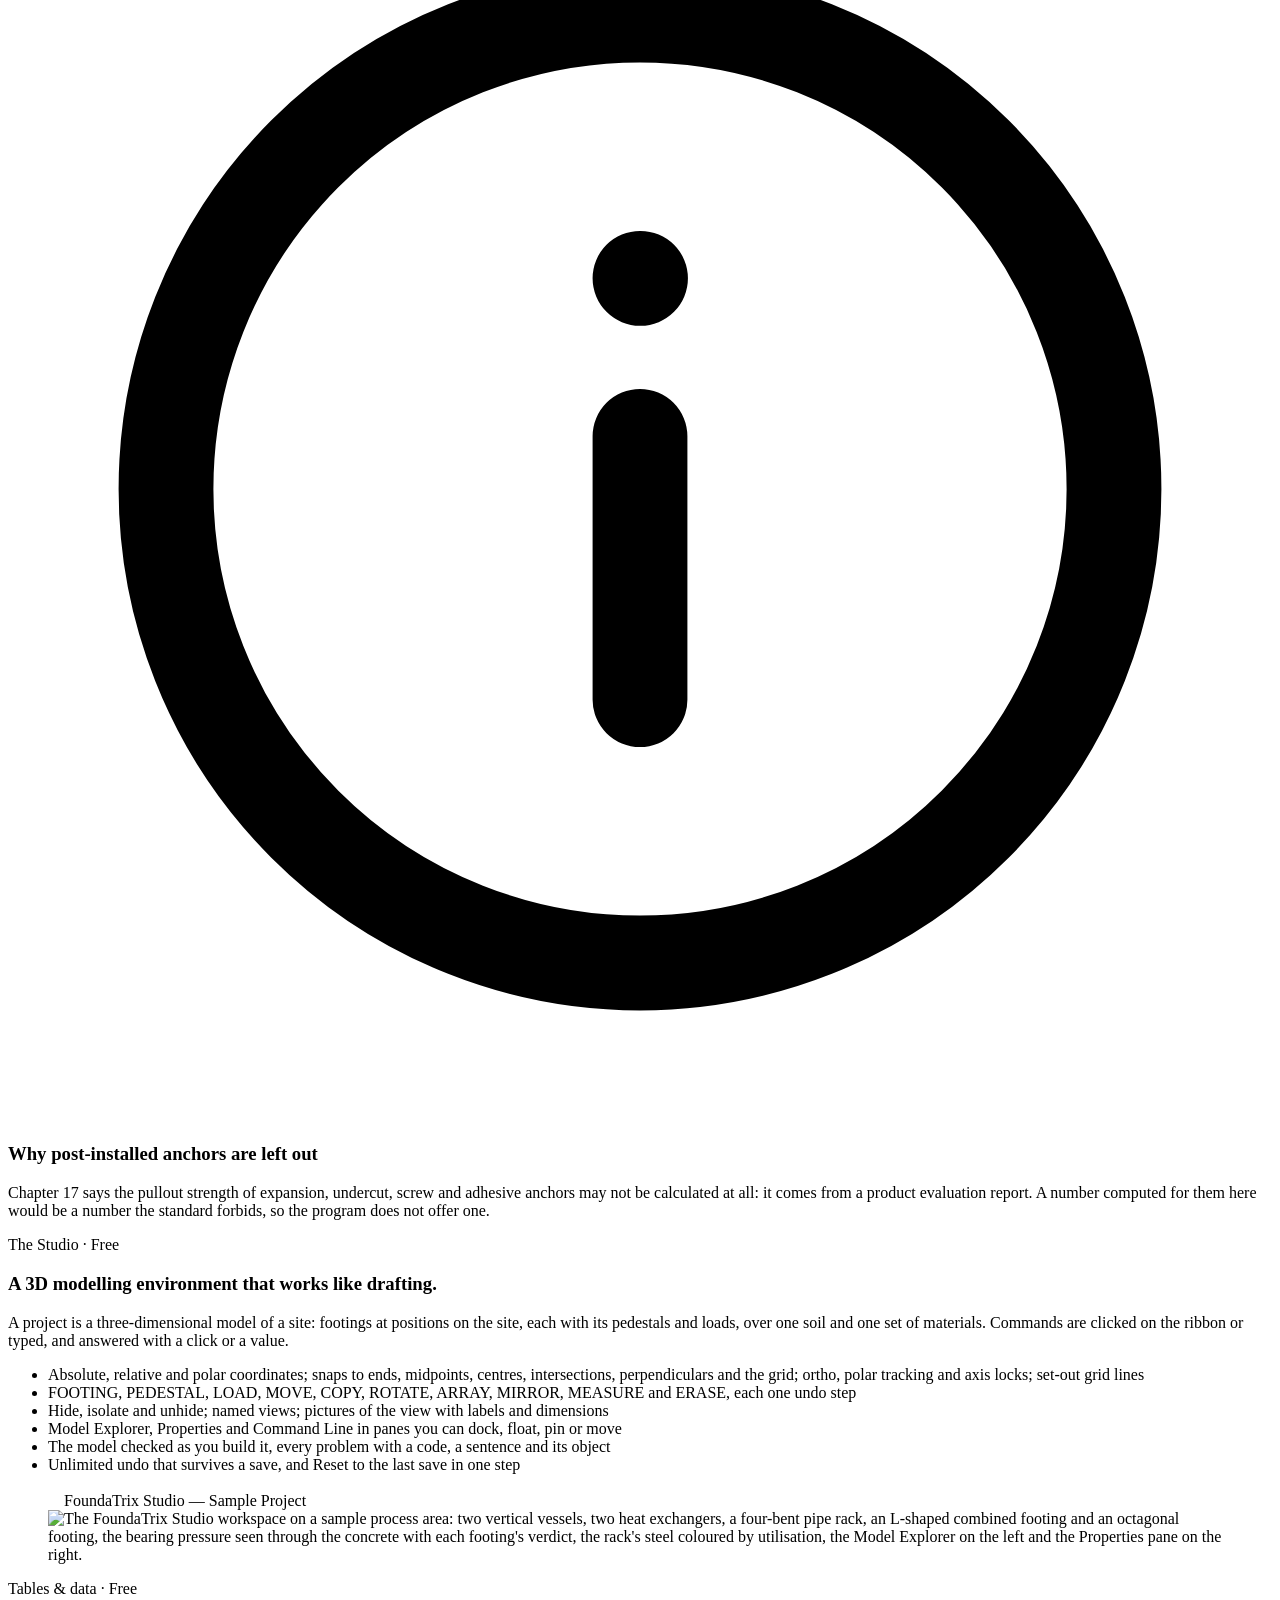
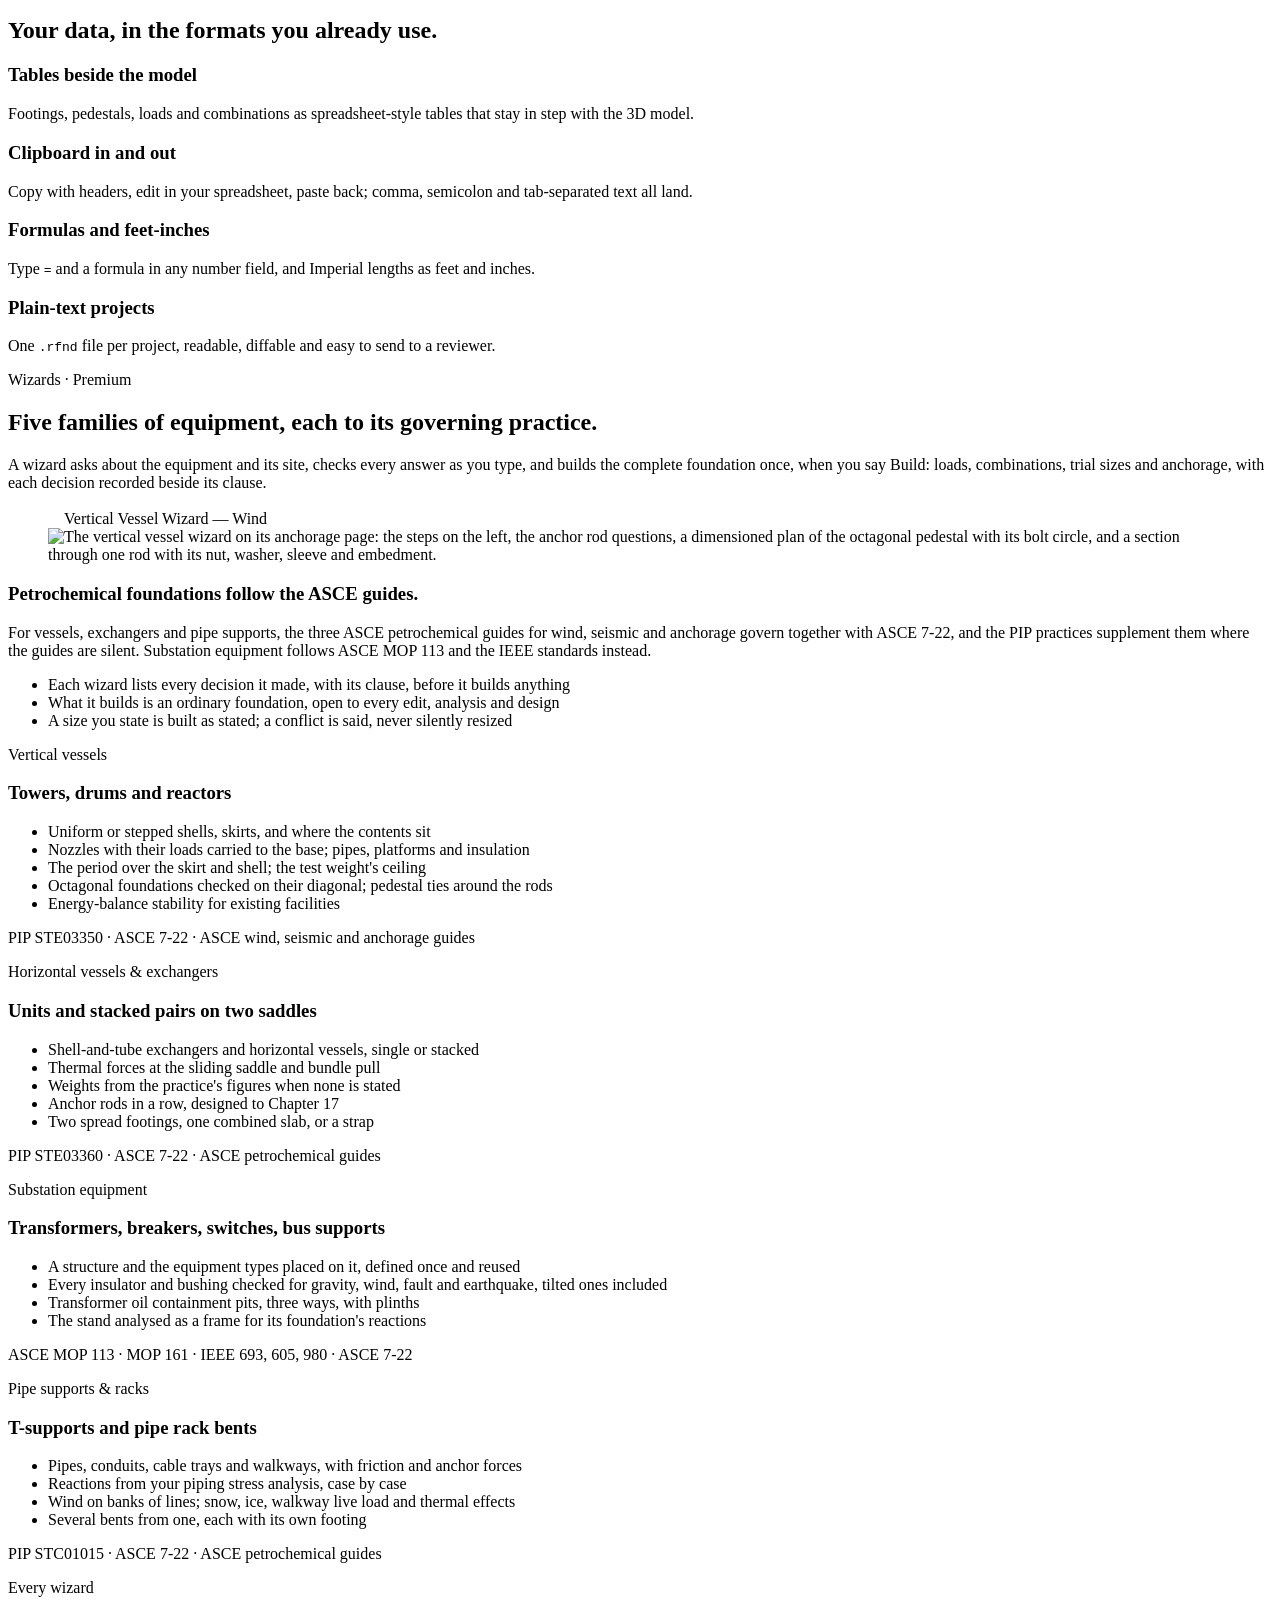
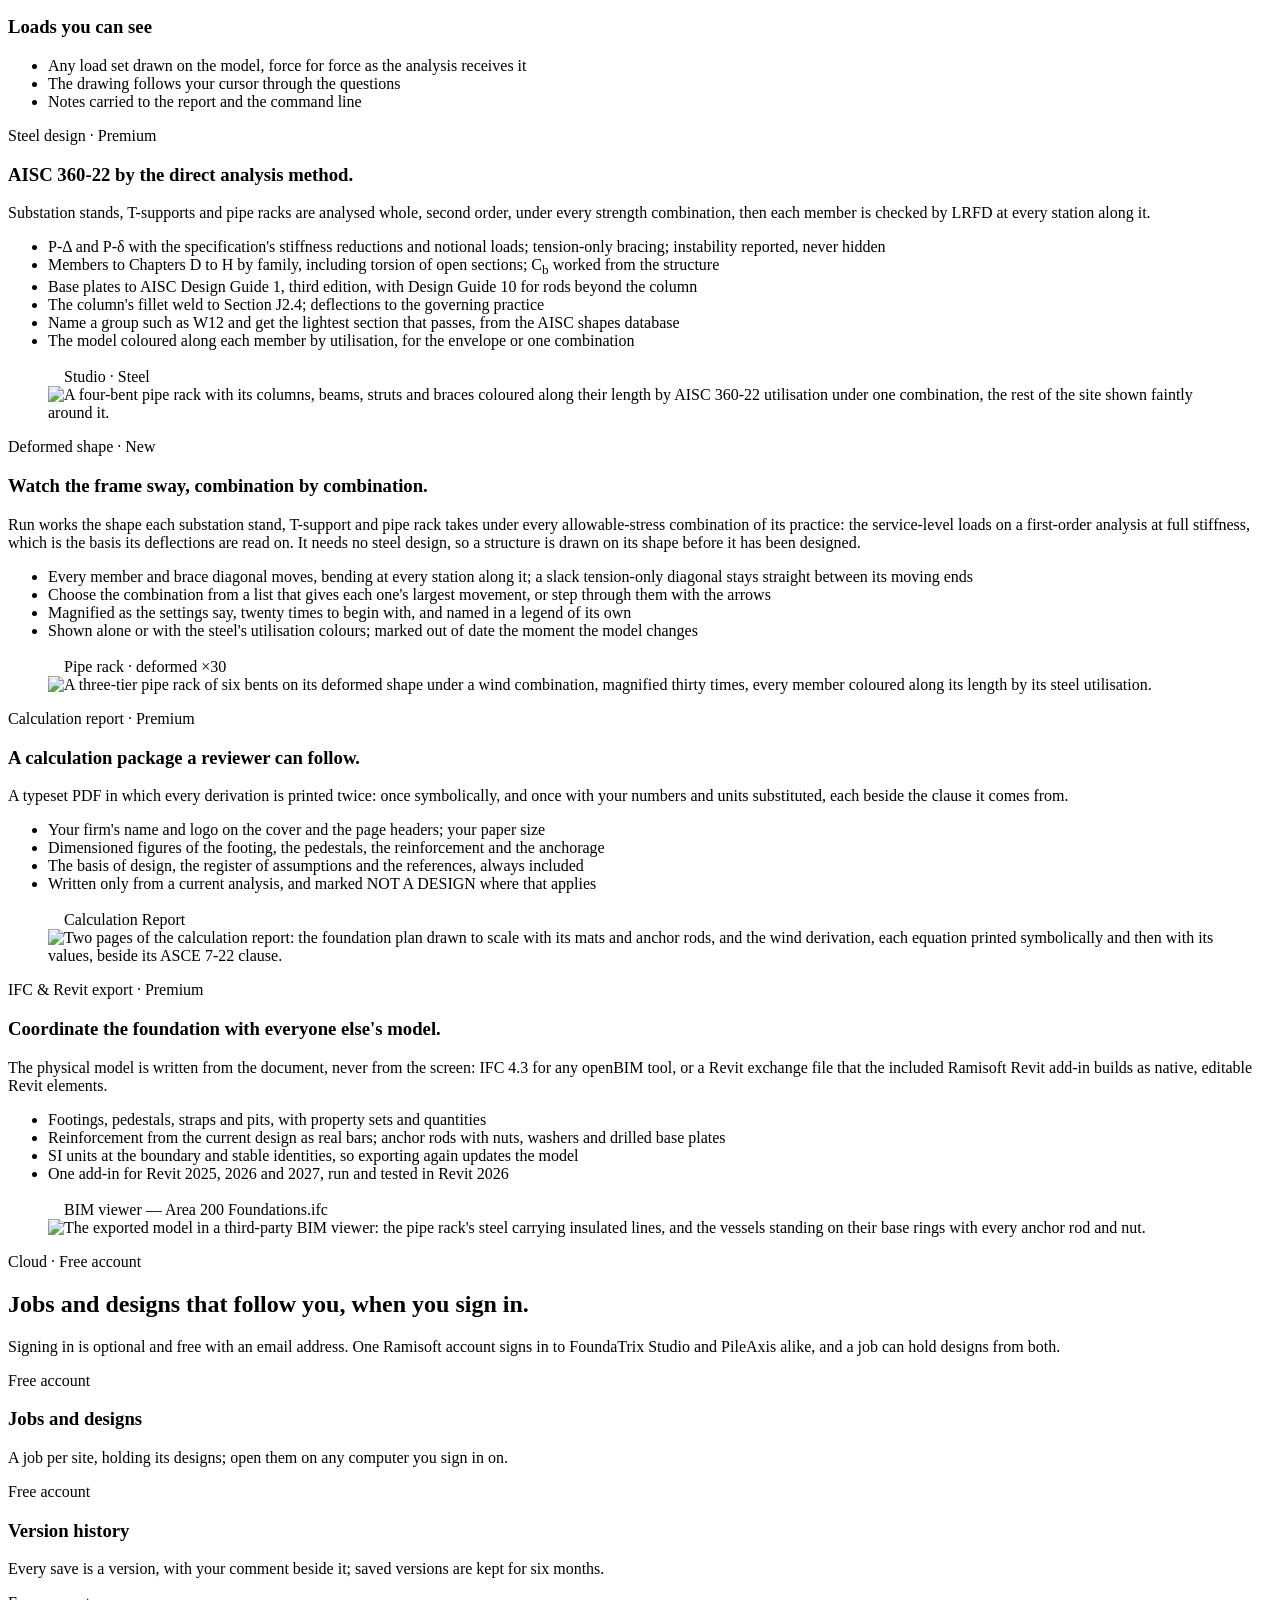
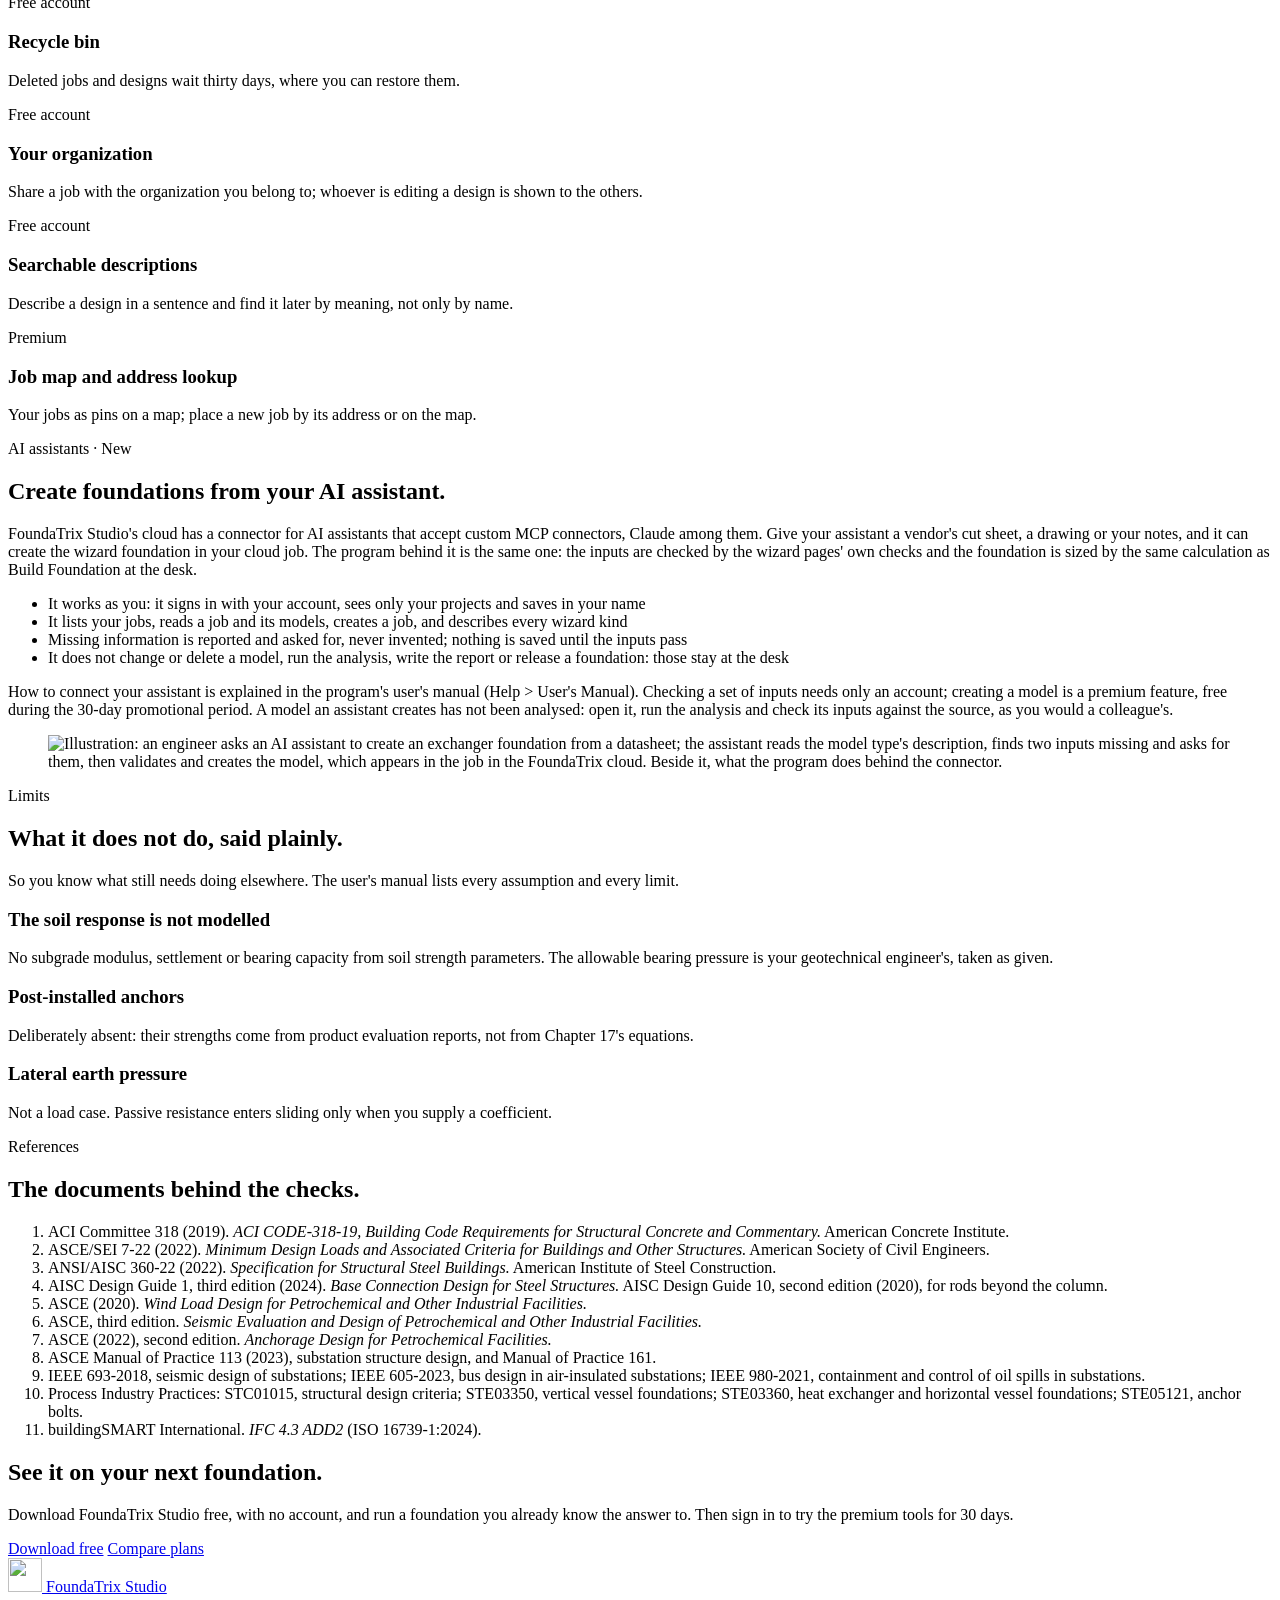
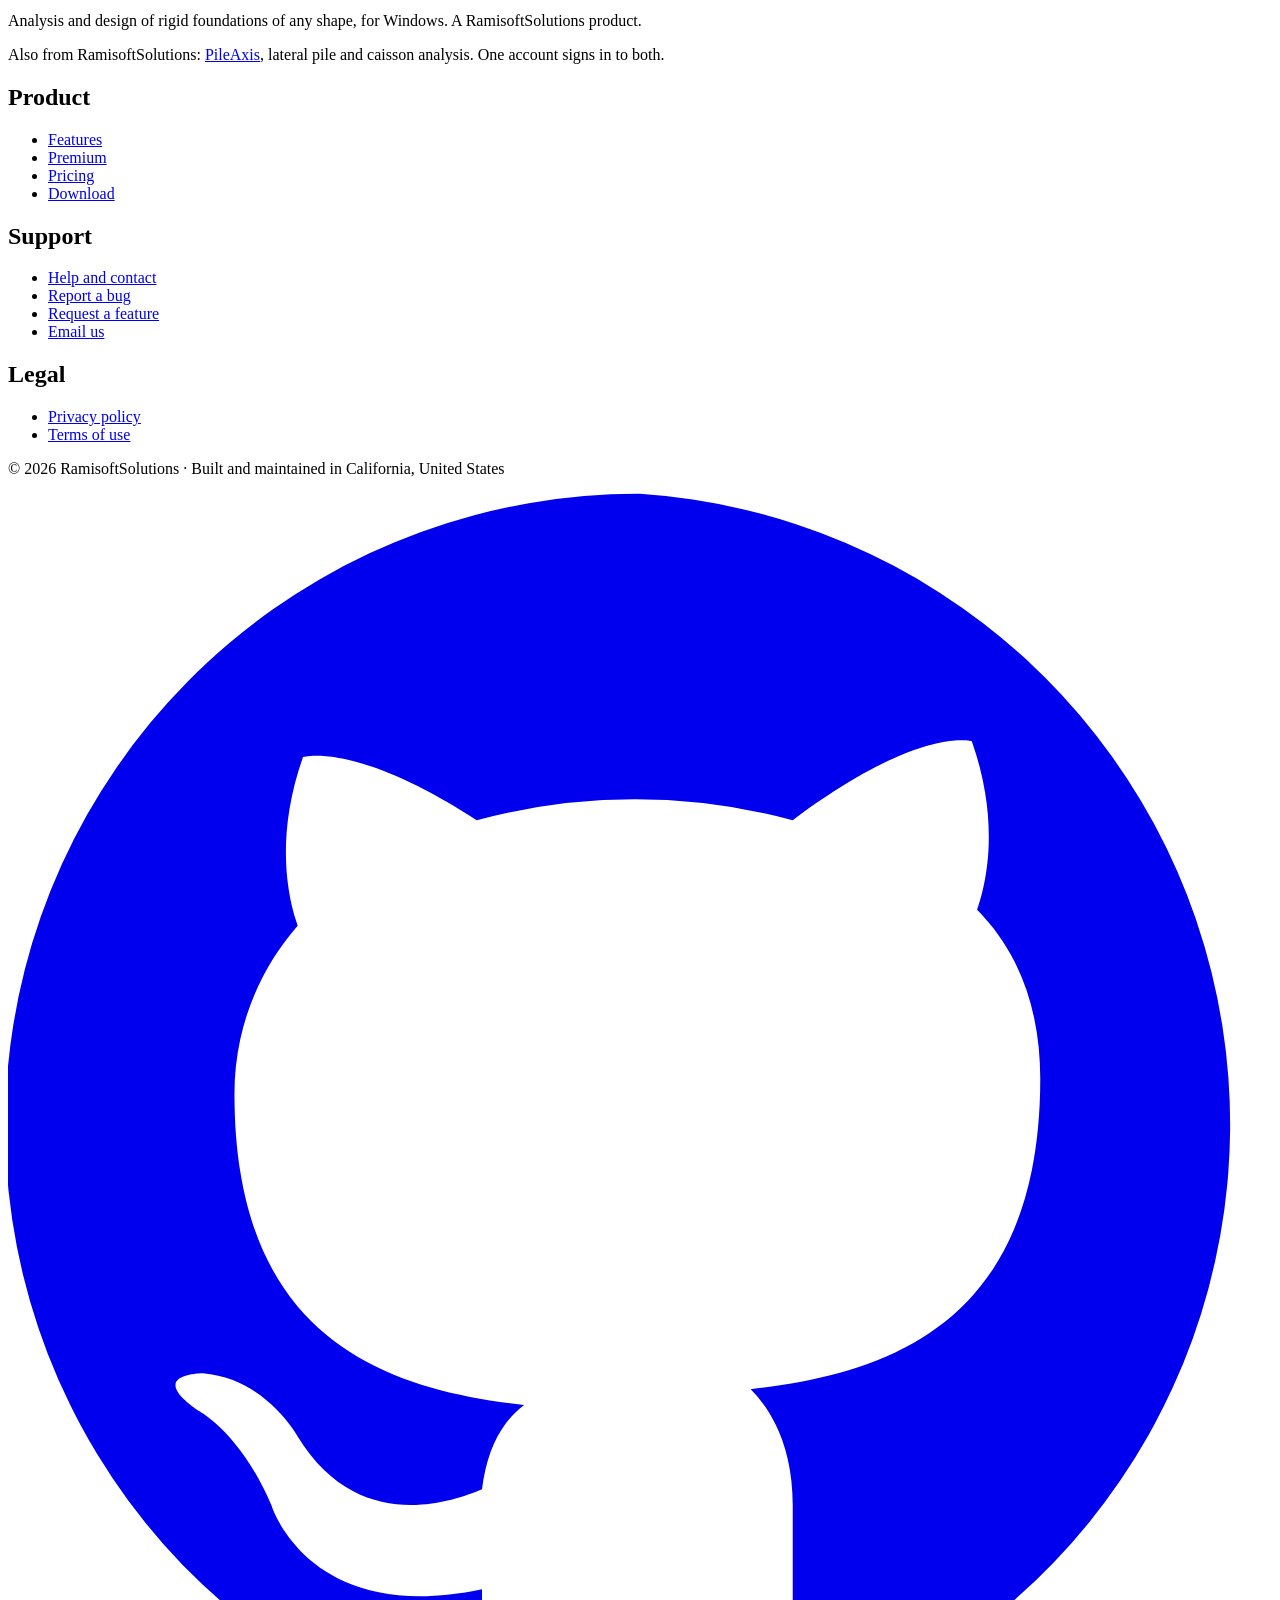
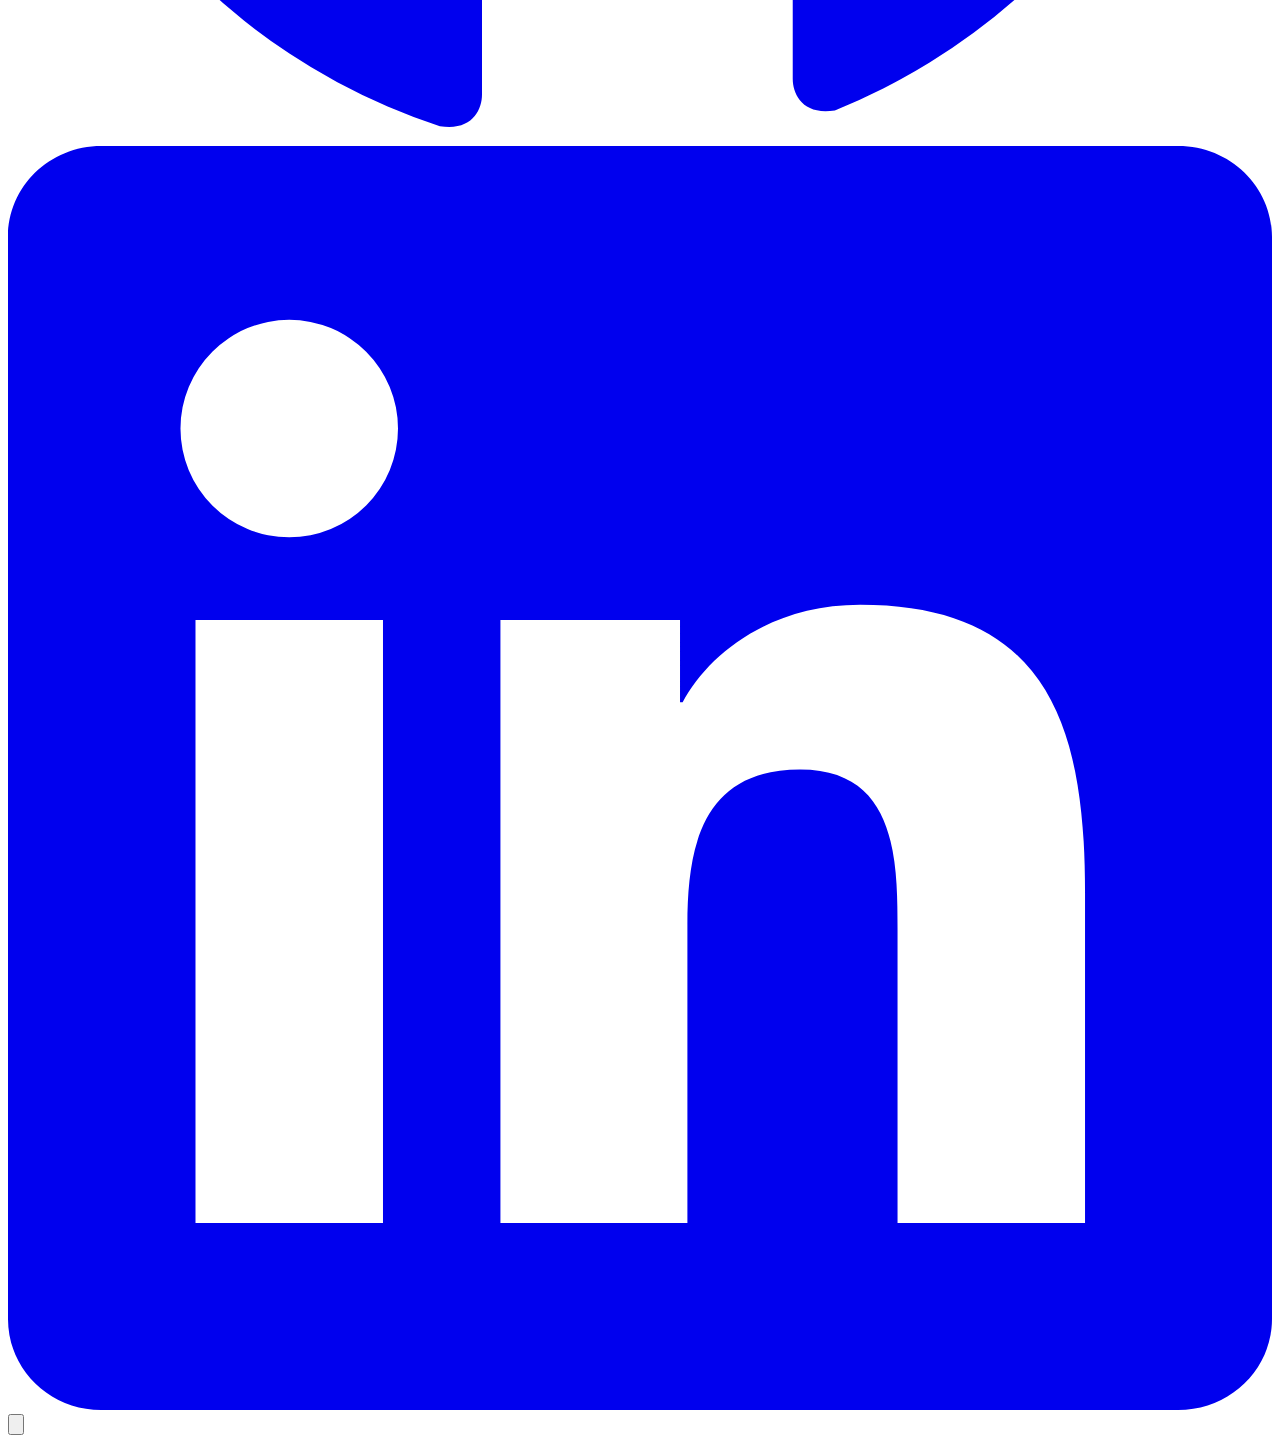
==== commit e98069e9: "The sister program is PileAxis (formerly RPile), at www.pileaxis.com Co-Authored-By: Claude Opus 5.5" ====
--- a/src/features/index.html
+++ b/src/features/index.html
@@ -476,7 +476,7 @@
       <div class="section-head reveal">
         <p class="eyebrow">Cloud &middot; Free account</p>
         <h2 id="cloud-title">Jobs and designs that follow you, when you sign in.</h2>
-        <p>Signing in is optional and free with an email address. One Ramisoft account signs in to FoundaTrix Studio and RPile alike, and a job can hold designs from both.</p>
+        <p>Signing in is optional and free with an email address. One Ramisoft account signs in to FoundaTrix Studio and PileAxis alike, and a job can hold designs from both.</p>
       </div>
       <div class="card-grid">
         <div class="card reveal"><span class="badge badge--account">Free account</span><h3>Jobs and designs</h3><p>A job per site, holding its designs; open them on any computer you sign in on.</p></div>
@@ -582,7 +582,7 @@
           <span class="brand__name">FoundaTrix <span>Studio</span></span>
         </a>
         <p>Analysis and design of rigid foundations of any shape, for Windows. A RamisoftSolutions product.</p>
-        <p class="sibling">Also from RamisoftSolutions: <a href="https://www.ramisoftsolutions.com/" target="_blank" rel="noopener">RPile</a>, lateral pile and caisson analysis. One account signs in to both.</p>
+        <p class="sibling">Also from RamisoftSolutions: <a href="https://www.pileaxis.com/" target="_blank" rel="noopener">PileAxis</a>, lateral pile and caisson analysis. One account signs in to both.</p>
       </div>
       <div class="footer__col">
         <h2>Product</h2>
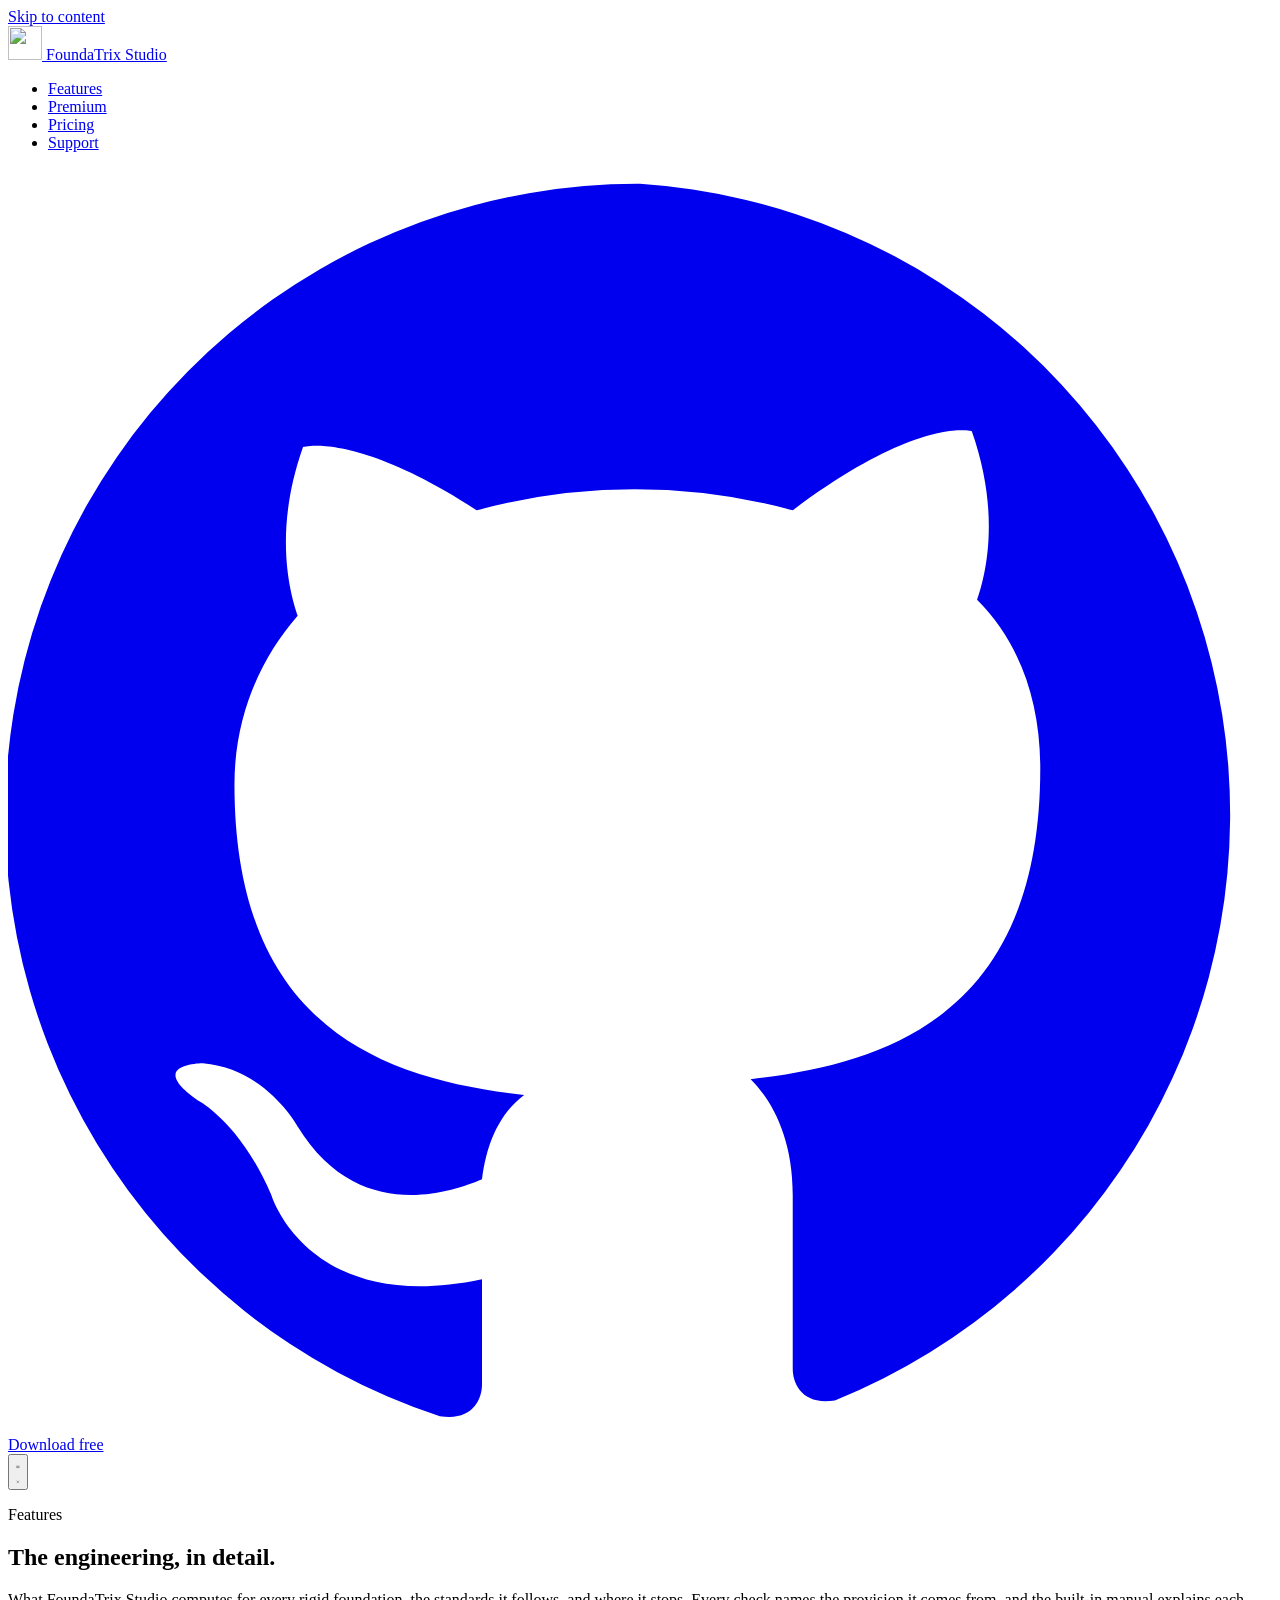
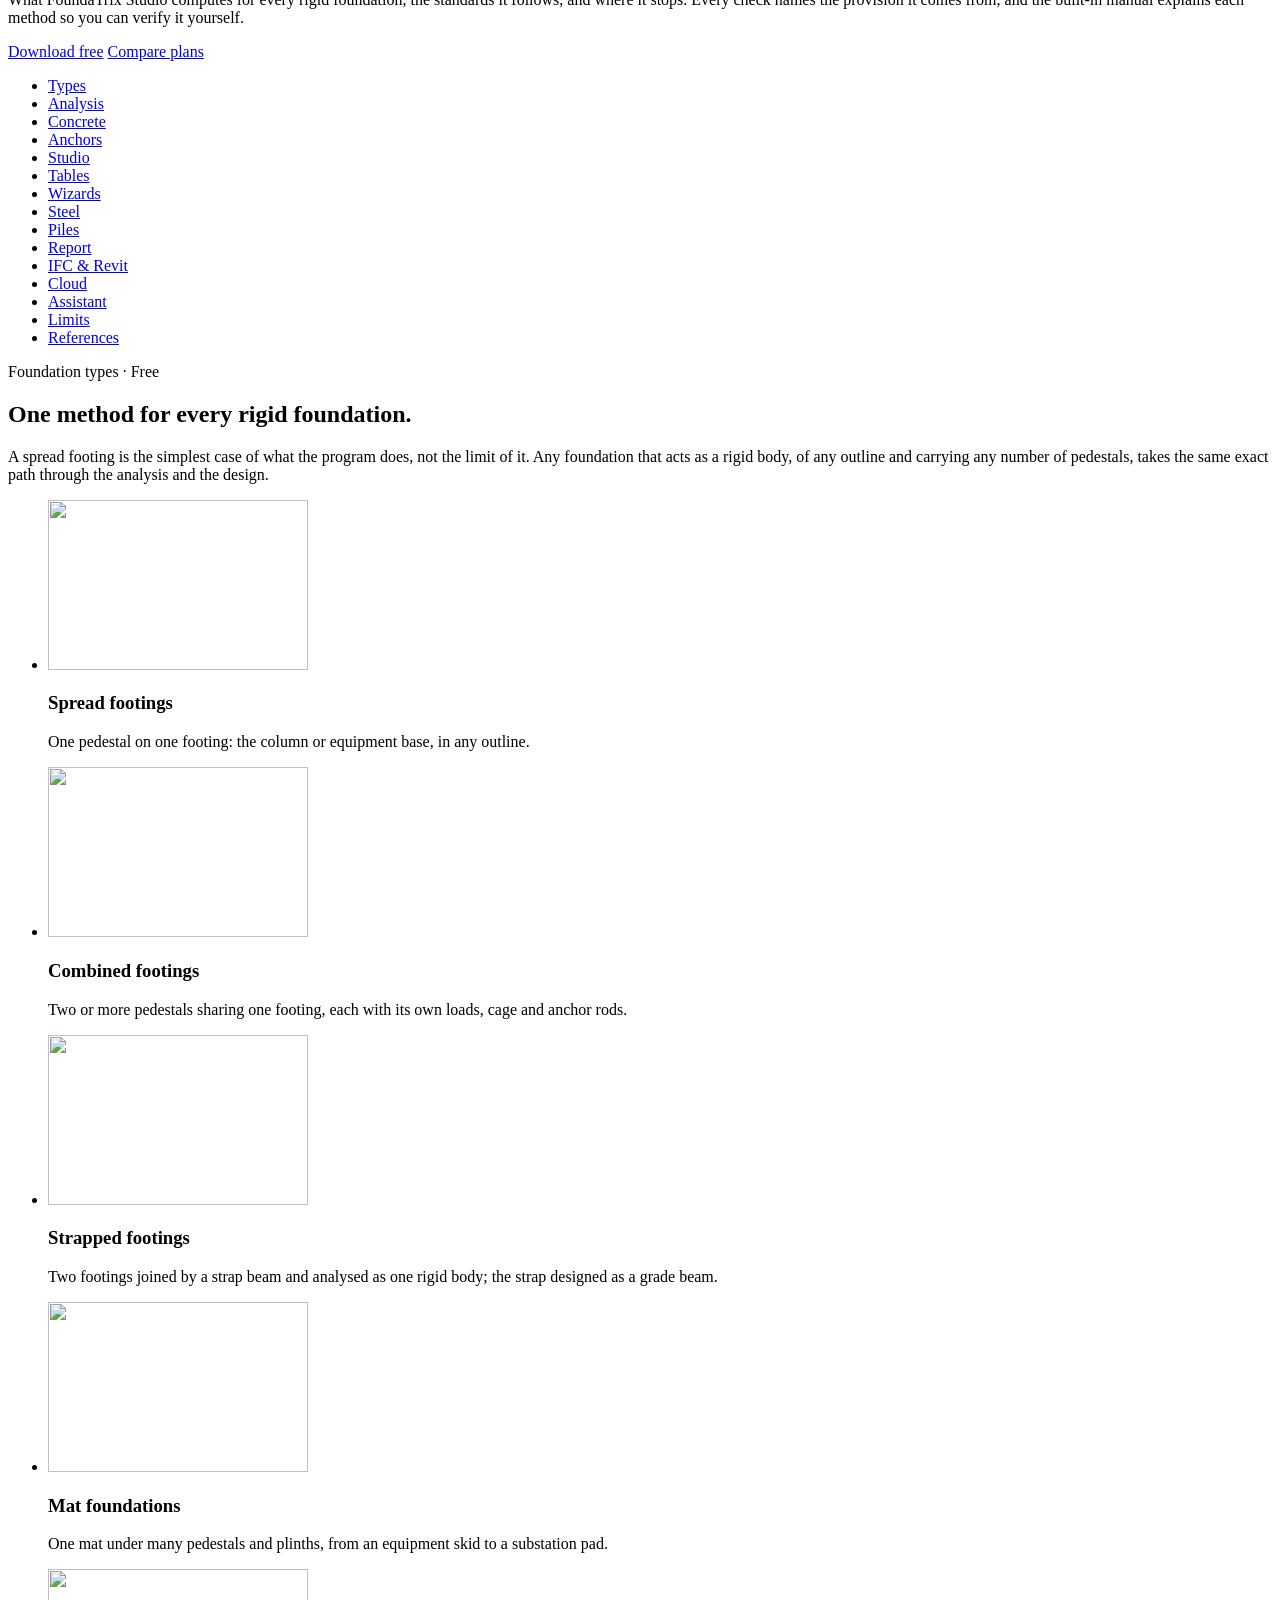
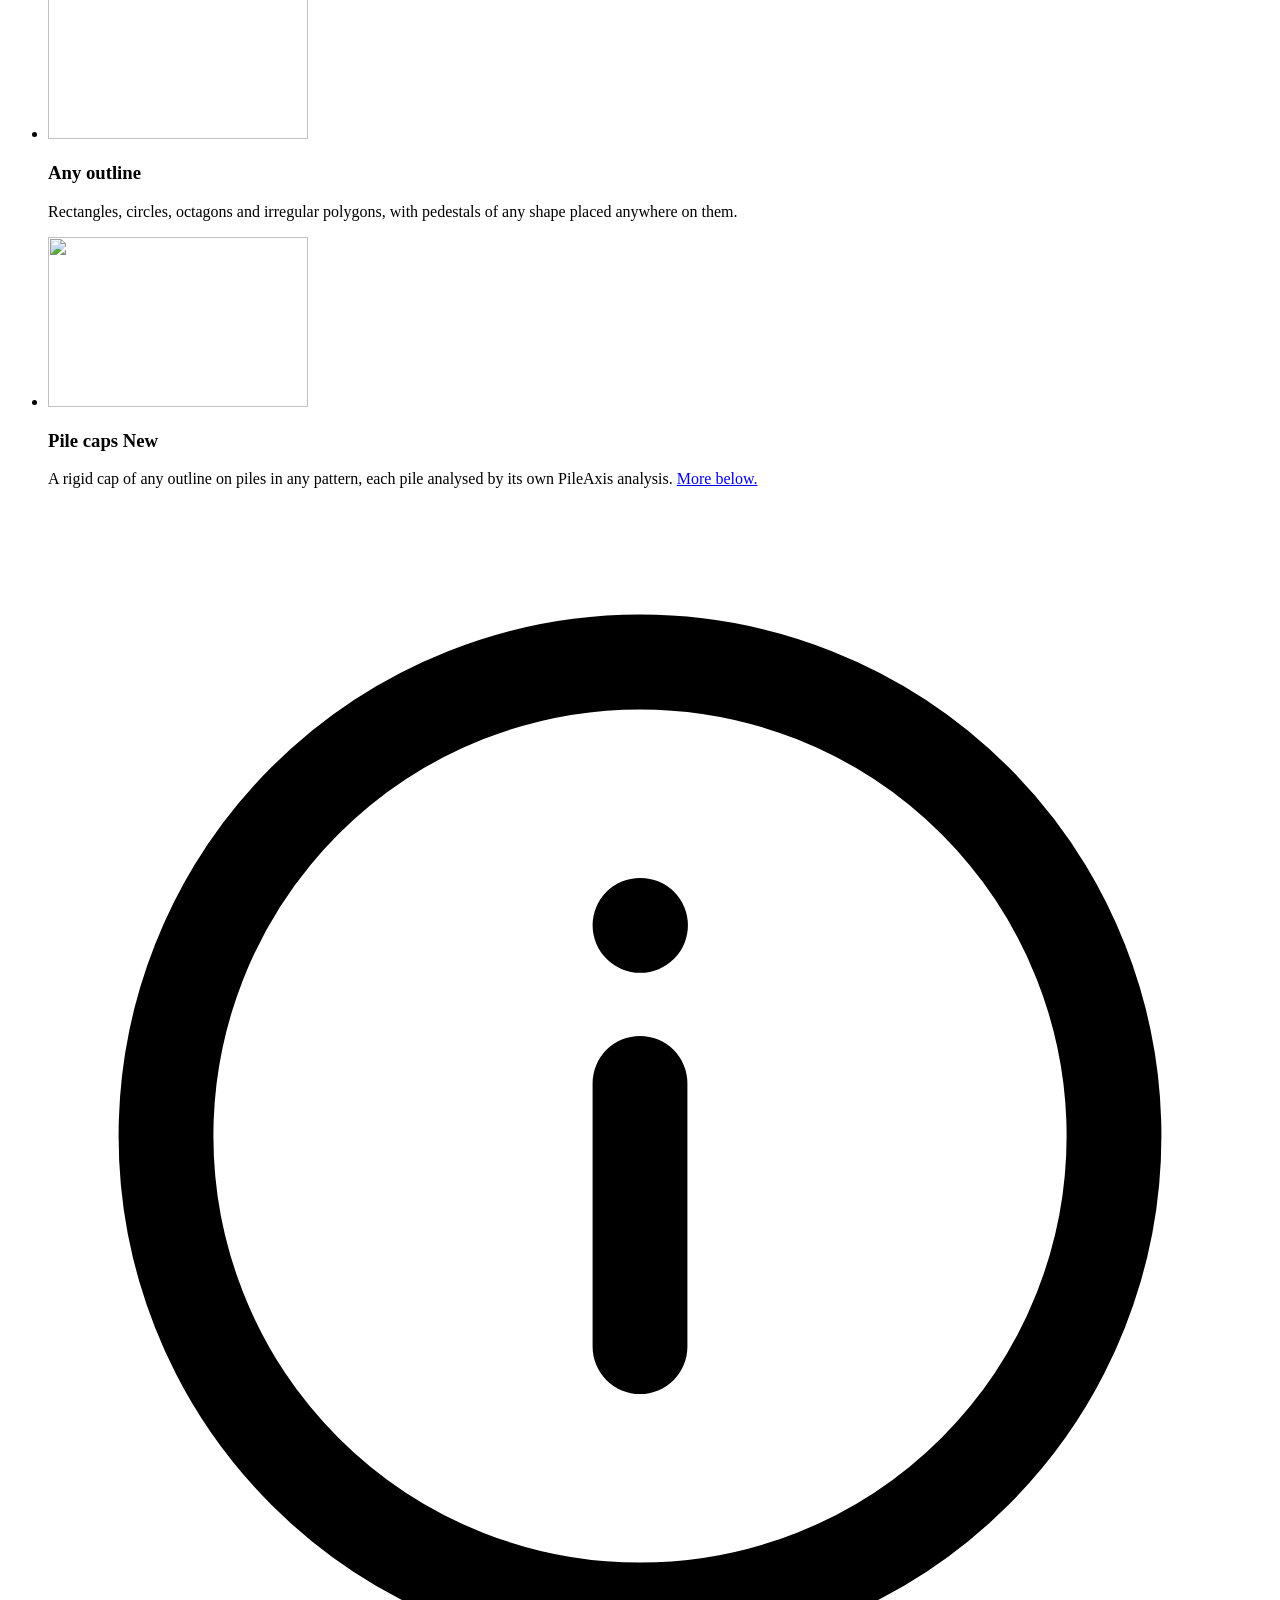
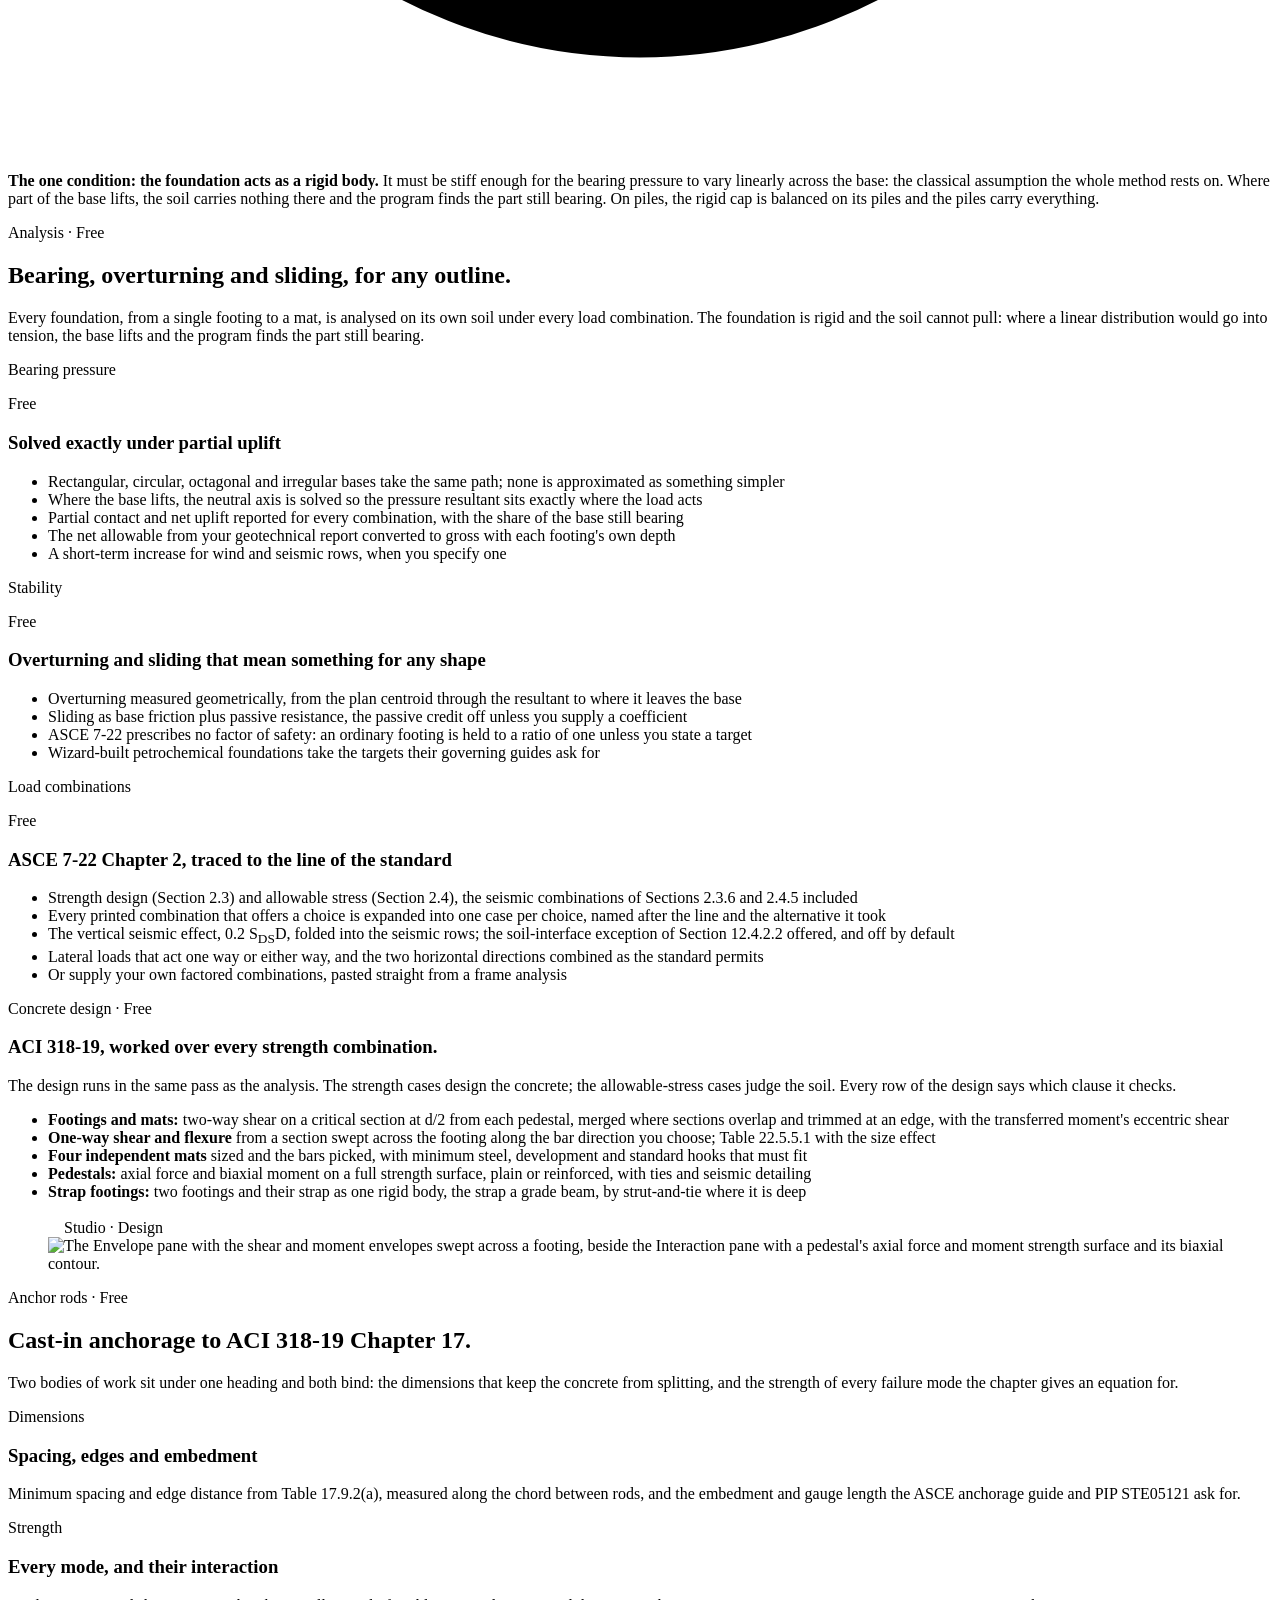
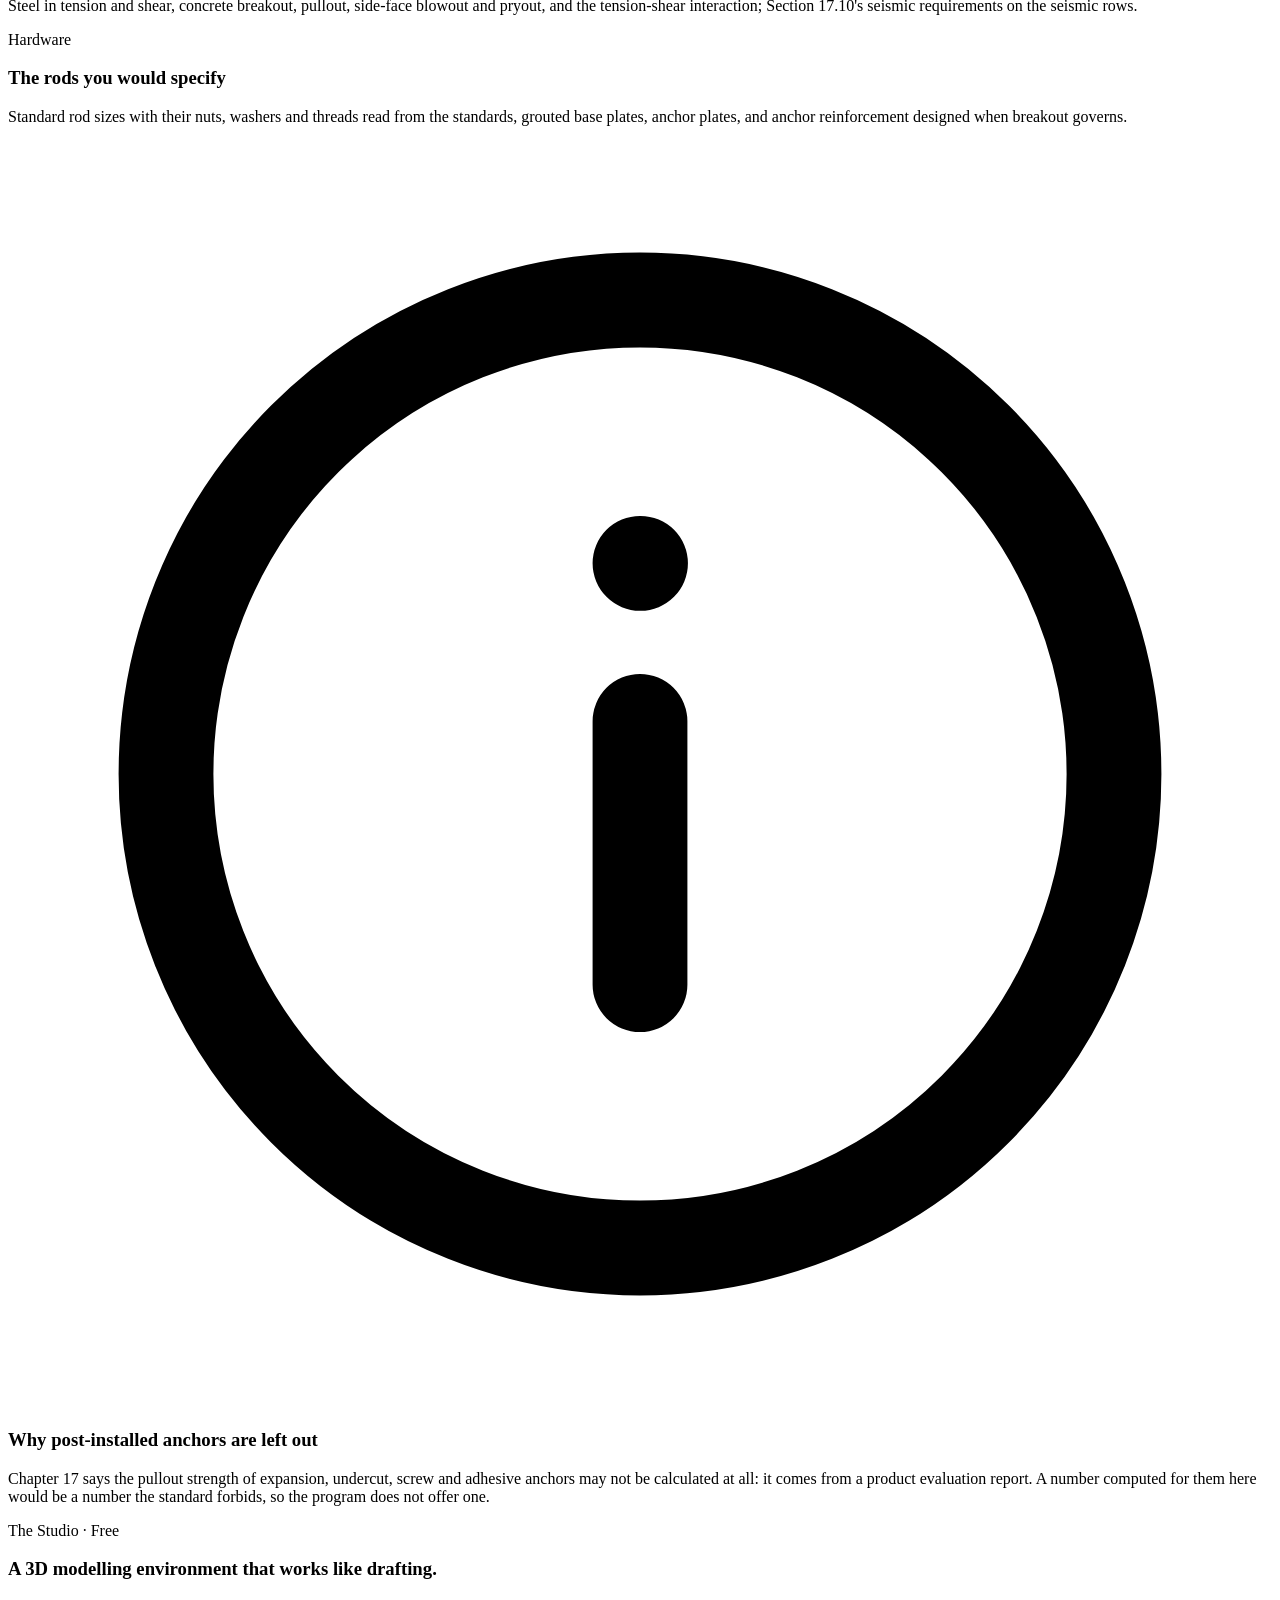
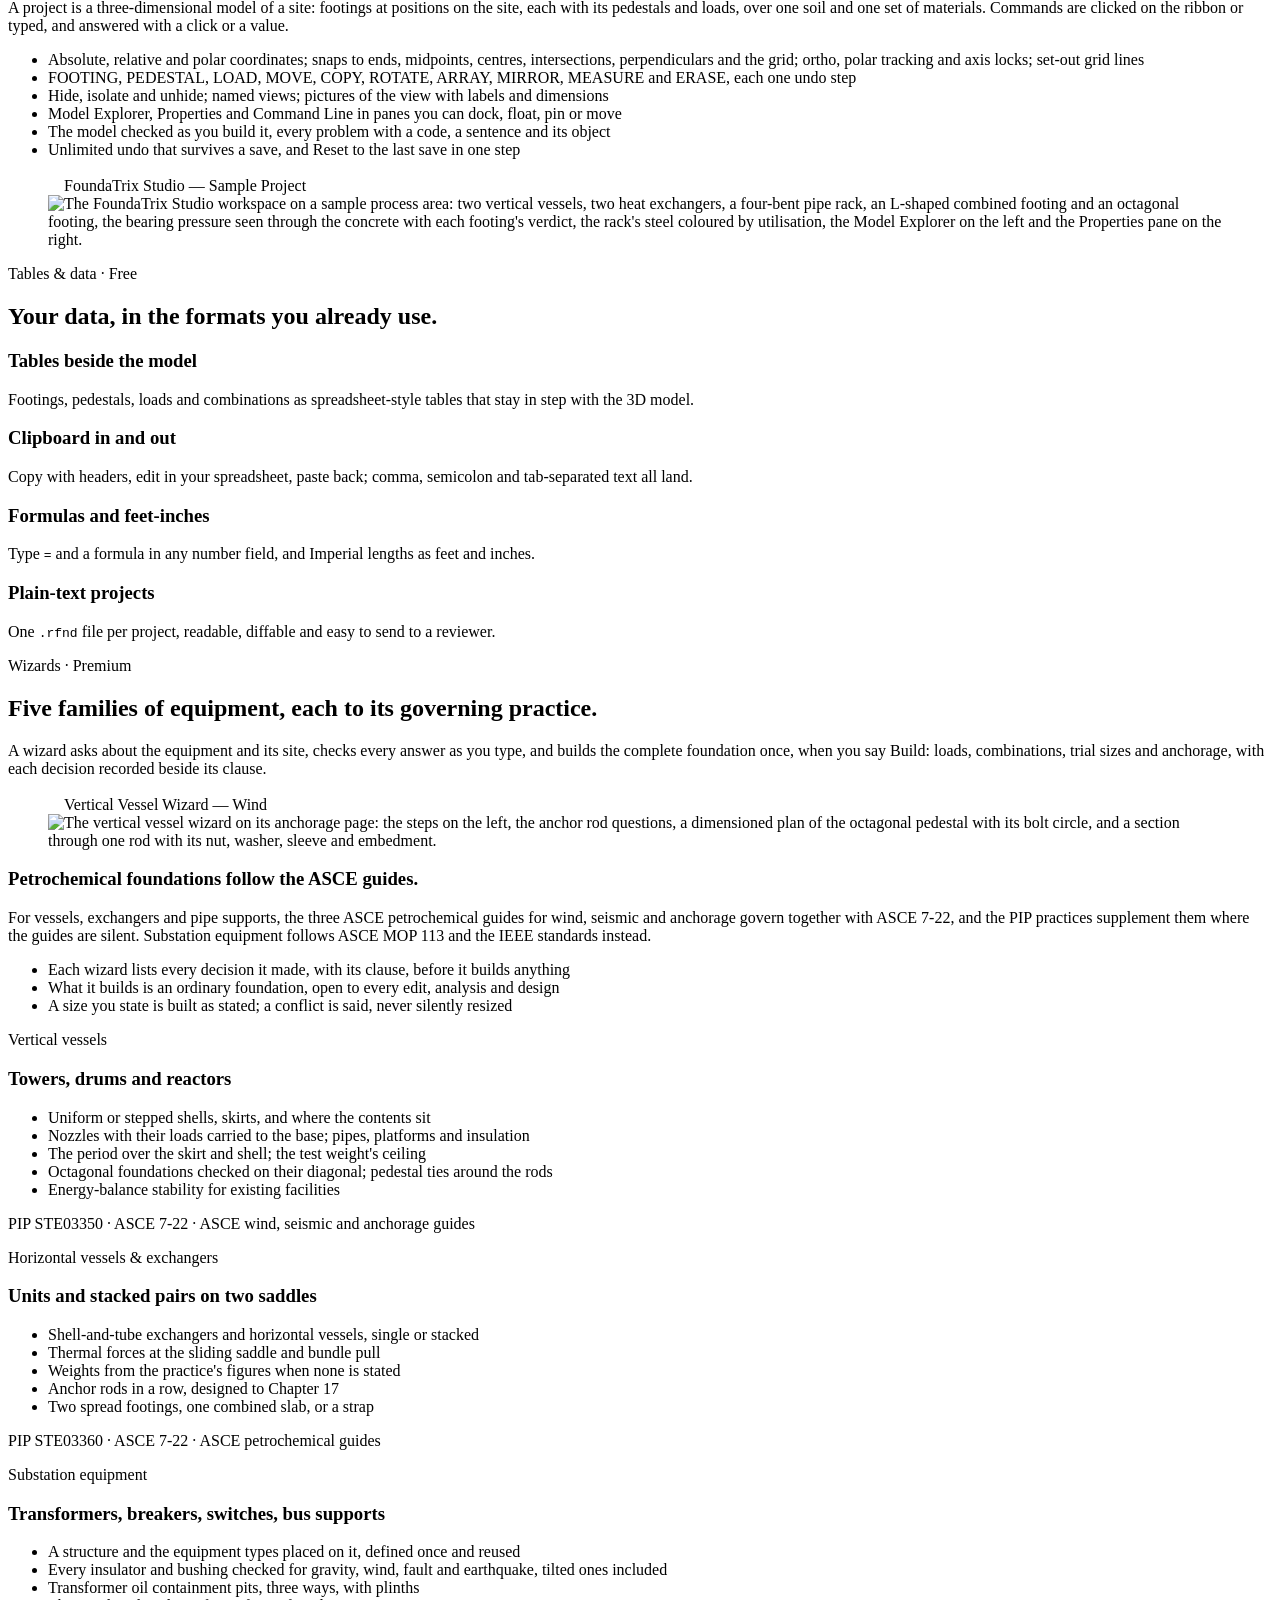
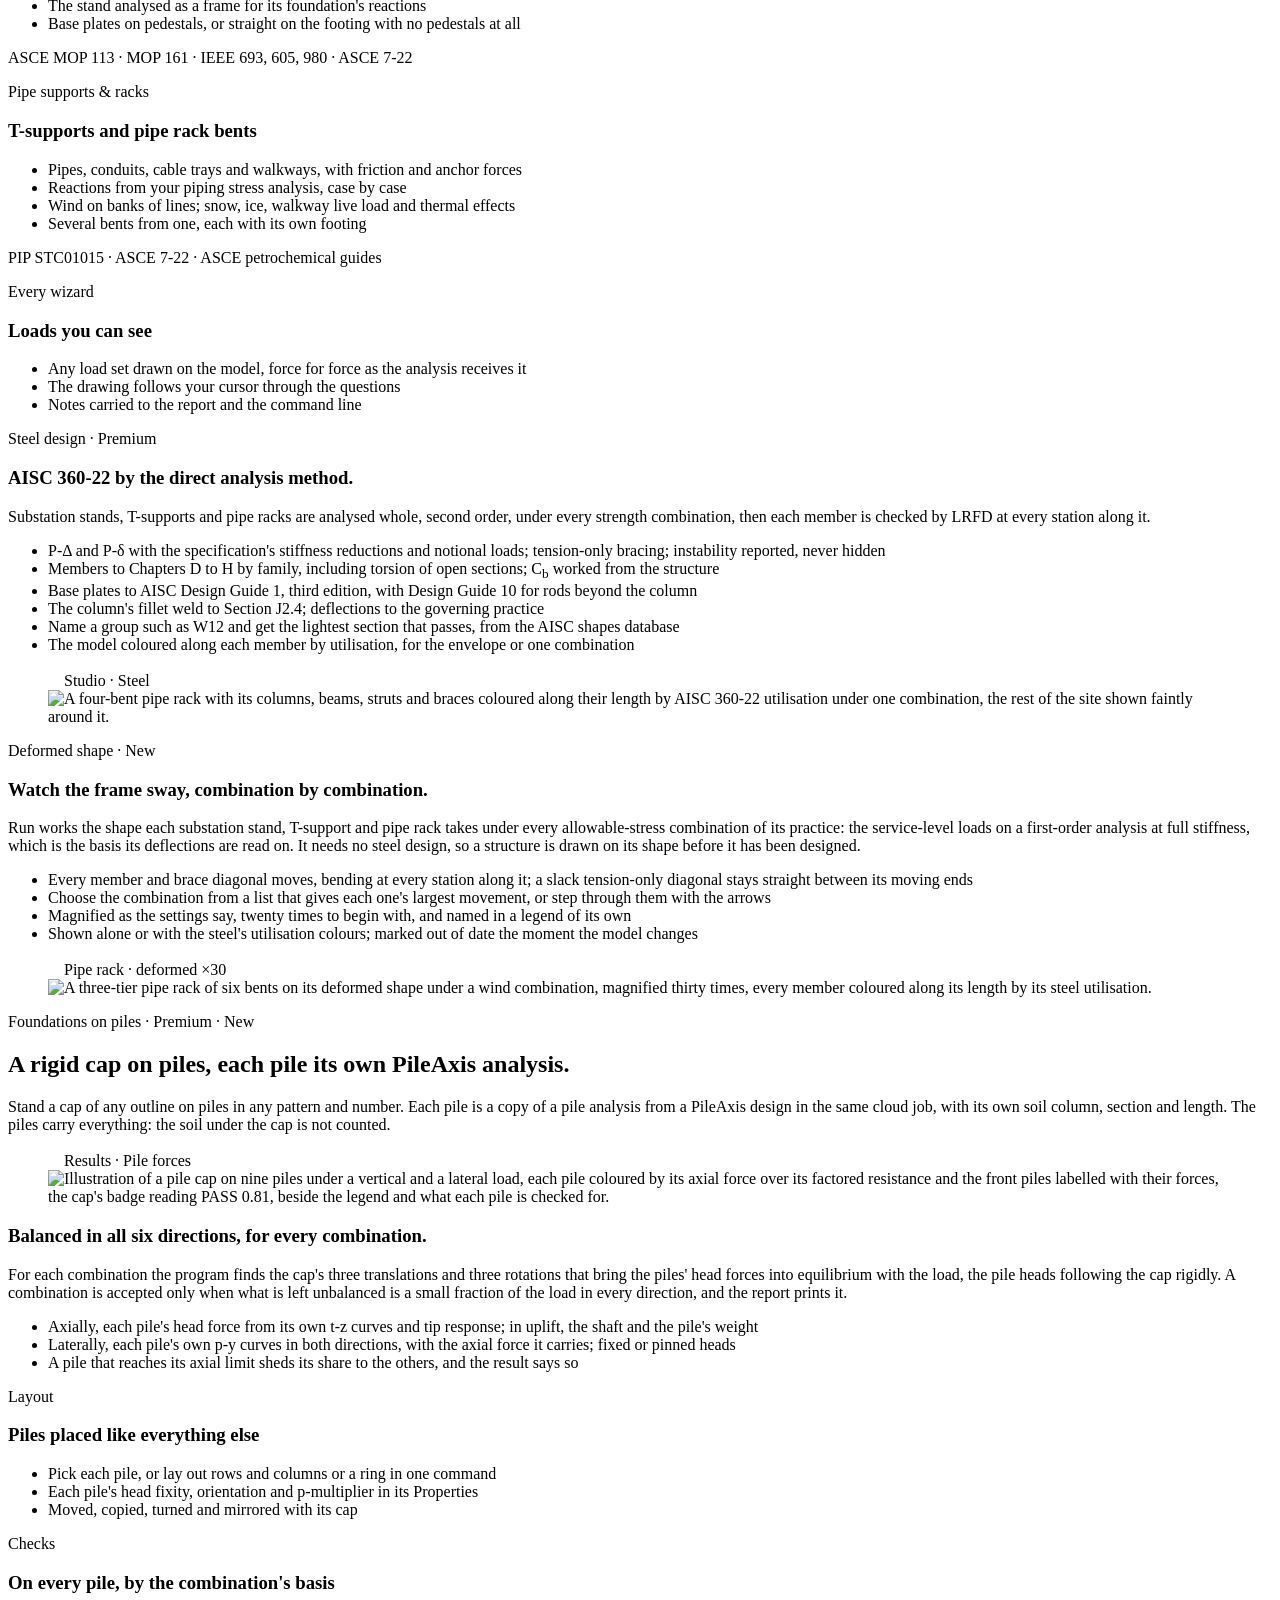
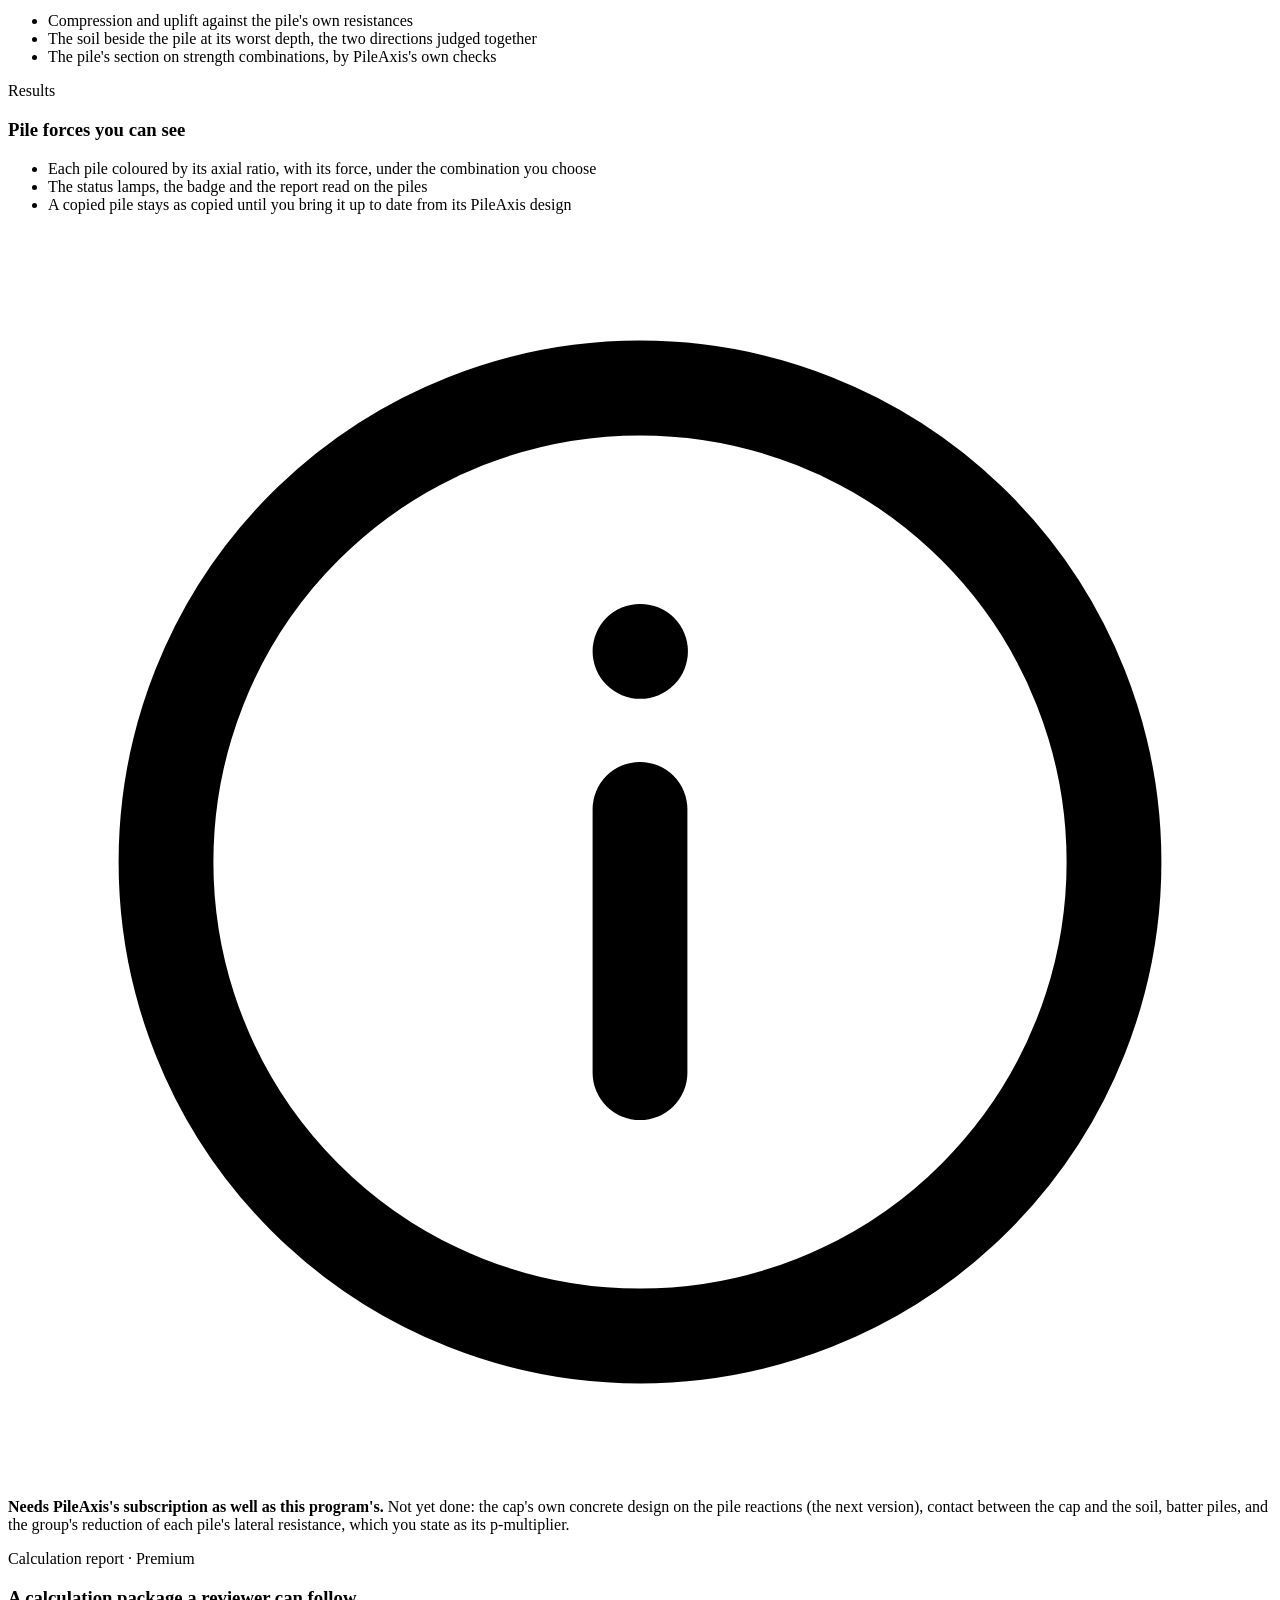
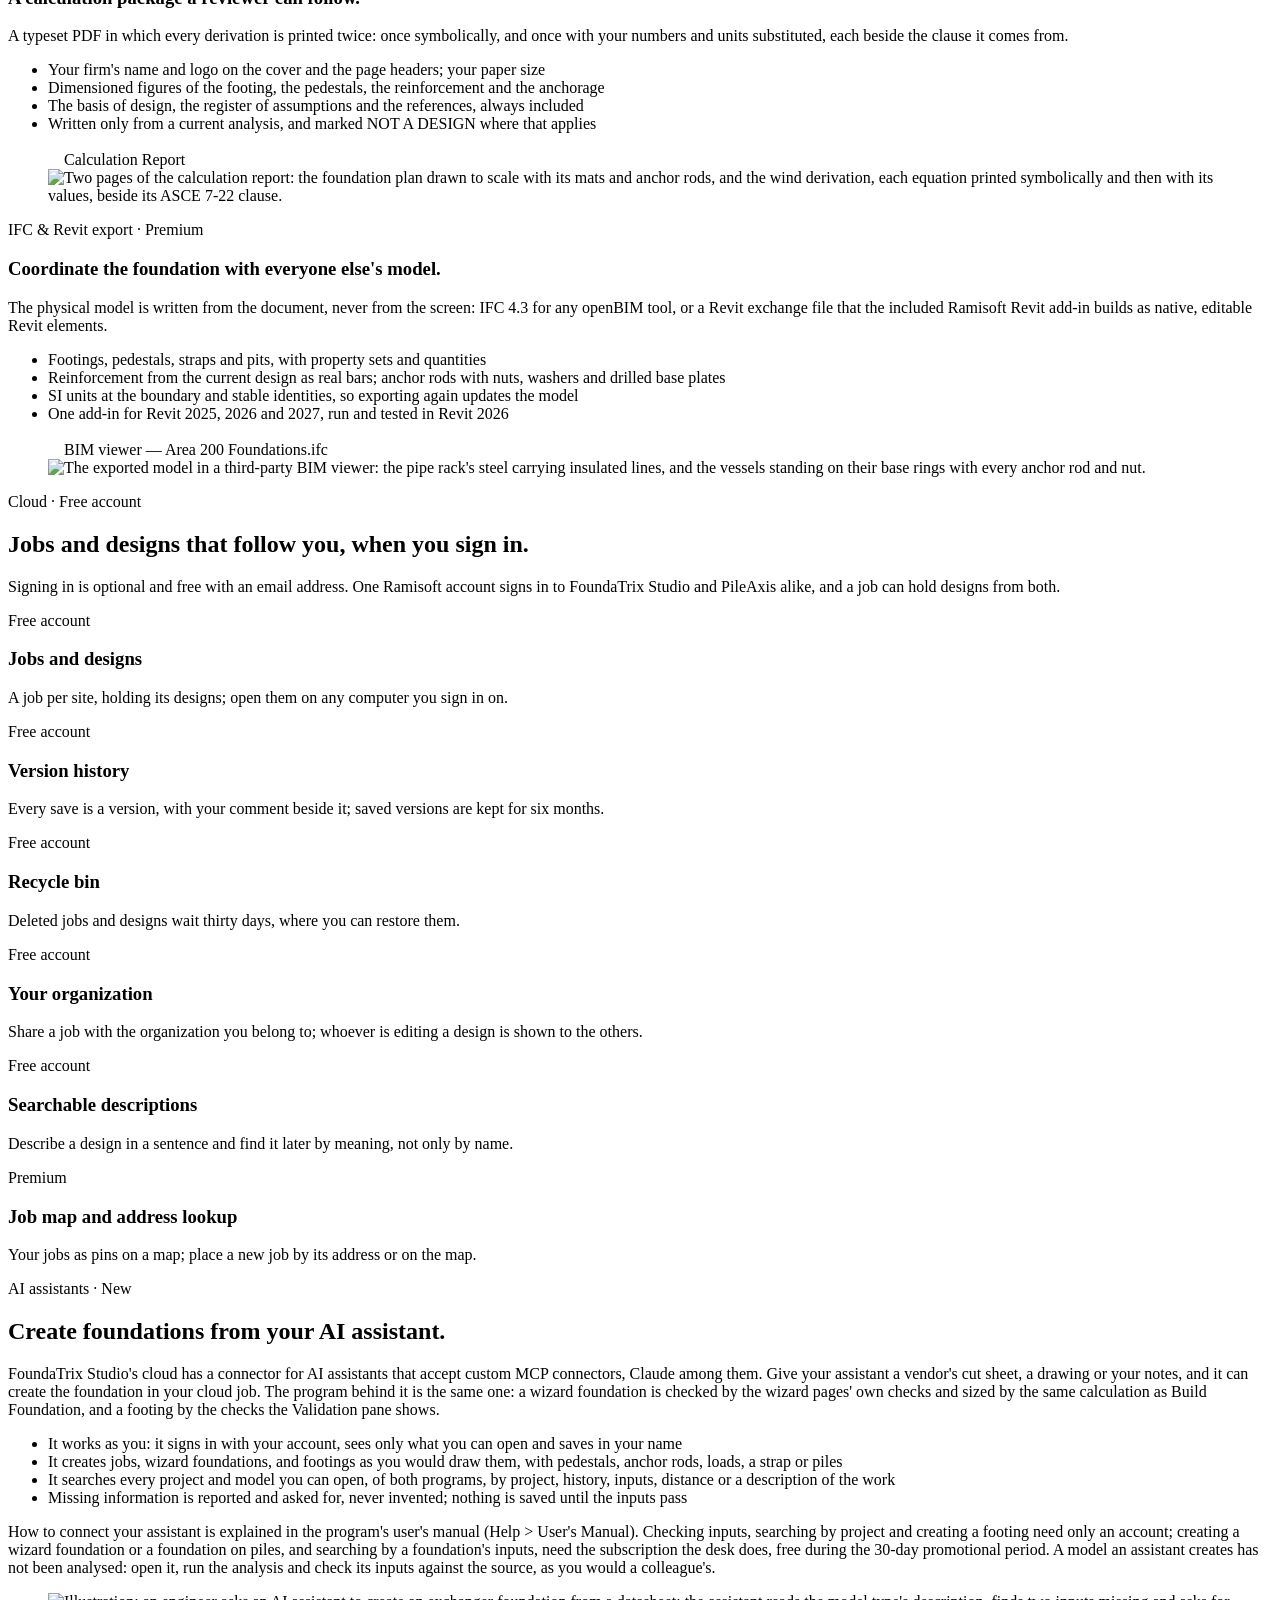
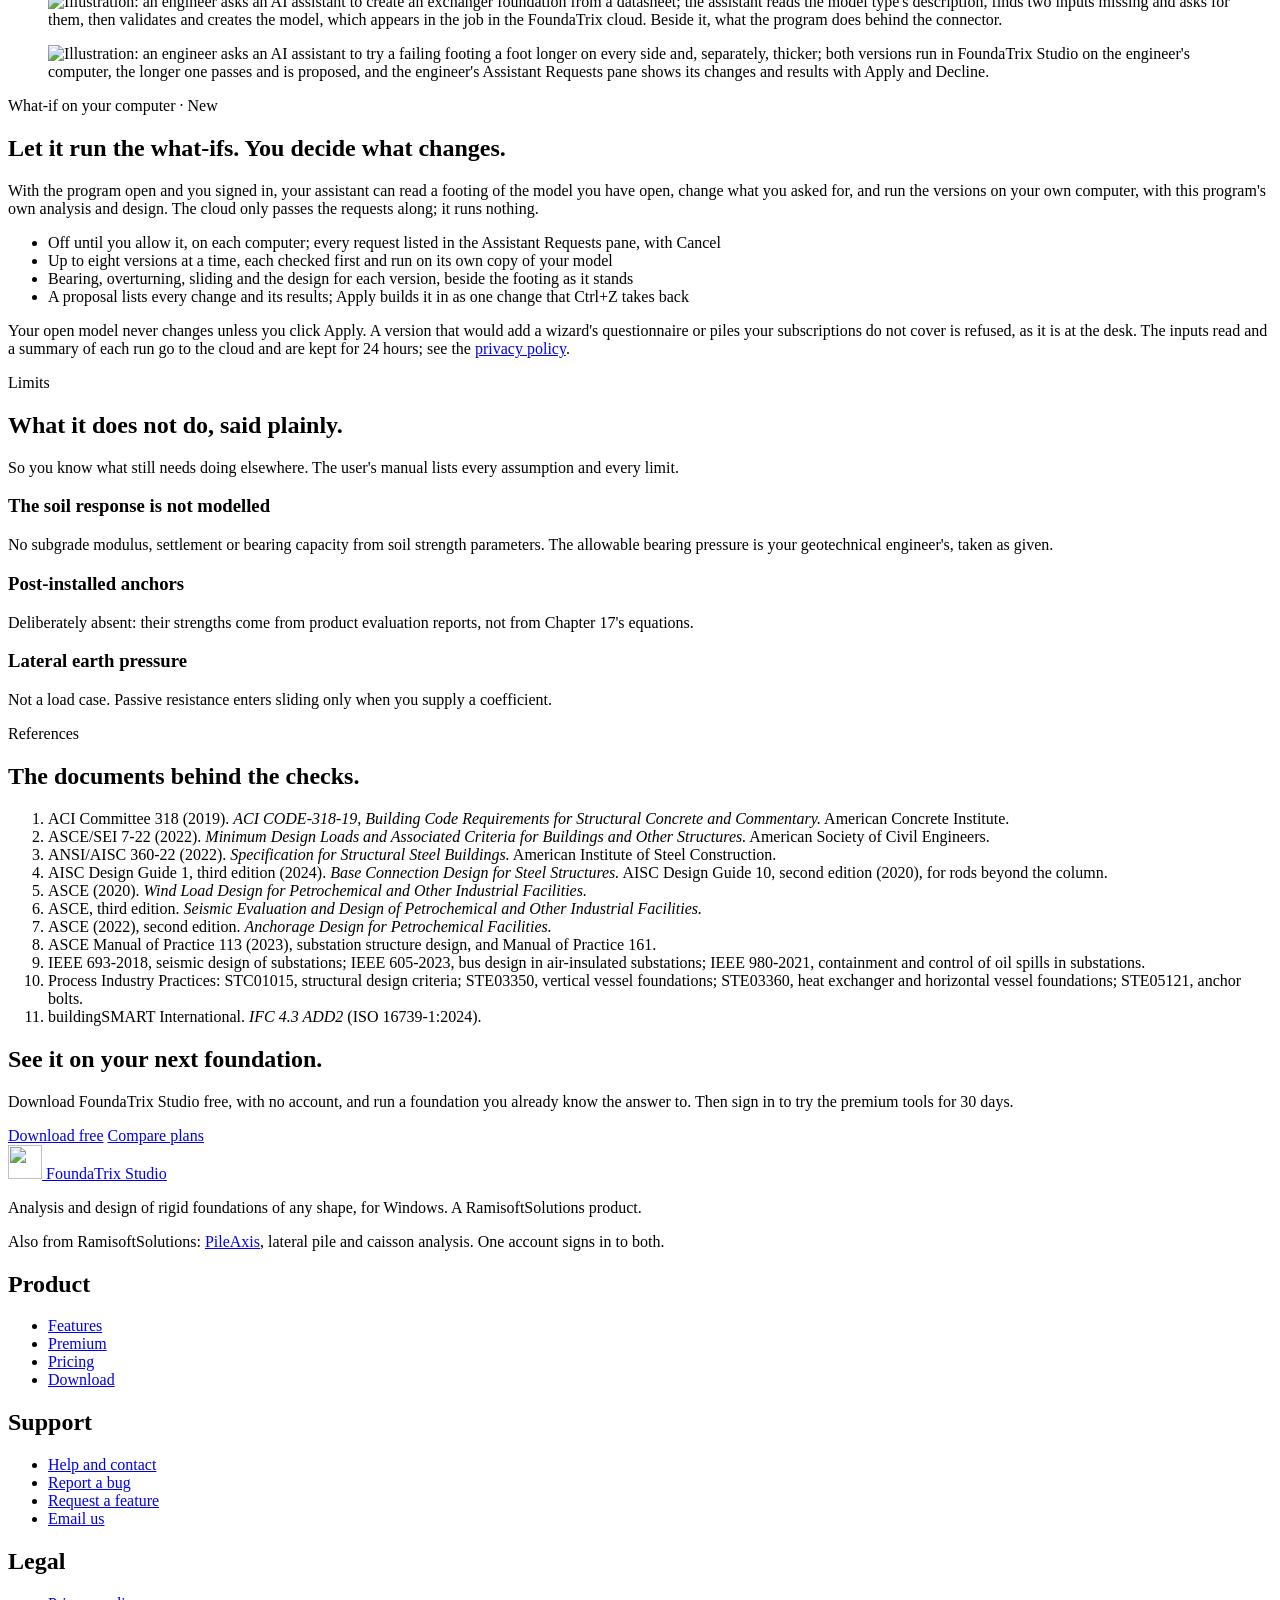
==== commit 532393a1: "Highlight what is new since 1.120: foundations on piles and AI what-ifs on your computer Pile caps j" ====
--- a/src/features/index.html
+++ b/src/features/index.html
@@ -75,6 +75,7 @@
         <li><a href="#data">Tables</a></li>
         <li><a href="#wizards">Wizards</a></li>
         <li><a href="#steel">Steel</a></li>
+        <li><a href="#piles">Piles</a></li>
         <li><a href="#report">Report</a></li>
         <li><a href="#bim">IFC &amp; Revit</a></li>
         <li><a href="#cloud">Cloud</a></li>
@@ -119,10 +120,15 @@
           <h3>Any outline</h3>
           <p>Rectangles, circles, octagons and irregular polygons, with pedestals of any shape placed anywhere on them.</p>
         </li>
+        <li class="type-card reveal">
+          <div class="type-card__art"><img src="/images/types/type-pilecap.svg" width="260" height="170" alt="" loading="lazy" /></div>
+          <h3>Pile caps <span class="badge badge--premium">New</span></h3>
+          <p>A rigid cap of any outline on piles in any pattern, each pile analysed by its own PileAxis analysis. <a href="#piles">More below.</a></p>
+        </li>
       </ul>
       <p class="types-note reveal">
         <svg viewBox="0 0 24 24" fill="none" stroke="currentColor" stroke-width="1.8" stroke-linecap="round" stroke-linejoin="round" aria-hidden="true"><circle cx="12" cy="12" r="9"/><path d="M12 11v5M12 8h.01"/></svg>
-        <span><strong>The one condition: the foundation acts as a rigid body.</strong> It must be stiff enough for the bearing pressure to vary linearly across the base: the classical assumption the whole method rests on. Where part of the base lifts, the soil carries nothing there and the program finds the part still bearing.</span>
+        <span><strong>The one condition: the foundation acts as a rigid body.</strong> It must be stiff enough for the bearing pressure to vary linearly across the base: the classical assumption the whole method rests on. Where part of the base lifts, the soil carries nothing there and the program finds the part still bearing. On piles, the rigid cap is balanced on its piles and the piles carry everything.</span>
       </p>
     </div>
   </section>
@@ -346,6 +352,7 @@
             <li>Every insulator and bushing checked for gravity, wind, fault and earthquake, tilted ones included</li>
             <li>Transformer oil containment pits, three ways, with plinths</li>
             <li>The stand analysed as a frame for its foundation's reactions</li>
+            <li>Base plates on pedestals, or straight on the footing with no pedestals at all</li>
           </ul>
           <p class="refs-inline">ASCE MOP 113 &middot; MOP 161 &middot; IEEE 693, 605, 980 &middot; ASCE 7-22</p>
         </div></article>
@@ -420,6 +427,67 @@
     </div>
   </section>
 
+  <!-- ===================== Piles ===================== -->
+  <section id="piles" class="premium-band on-dark" aria-labelledby="piles-title">
+    <div class="container">
+      <div class="section-head reveal">
+        <p class="eyebrow eyebrow--premium">Foundations on piles &middot; Premium &middot; New</p>
+        <h2 id="piles-title">A rigid cap on piles, <span class="grad">each pile its own PileAxis analysis.</span></h2>
+        <p>Stand a cap of any outline on piles in any pattern and number. Each pile is a copy of a pile analysis from a PileAxis design in the same cloud job, with its own soil column, section and length. The piles carry everything: the soil under the cap is not counted.</p>
+      </div>
+      <div class="premium-showcase reveal">
+        <figure class="shot">
+          <div class="shot__frame">
+            <div class="shot__bar"><img src="/favicon.svg" alt="" width="16" height="16" /><span class="shot__title">Results &middot; Pile forces</span><span class="shot__controls" aria-hidden="true"><span class="min"></span><span class="max"></span><span class="close"></span></span></div>
+            <div class="shot__body"><img src="/images/pile-cap.svg" width="1200" height="760" loading="lazy" alt="Illustration of a pile cap on nine piles under a vertical and a lateral load, each pile coloured by its axial force over its factored resistance and the front piles labelled with their forces, the cap's badge reading PASS 0.81, beside the legend and what each pile is checked for." /></div>
+          </div>
+        </figure>
+        <div>
+          <h3>Balanced in all six directions, for every combination.</h3>
+          <p>For each combination the program finds the cap's three translations and three rotations that bring the piles' head forces into equilibrium with the load, the pile heads following the cap rigidly. A combination is accepted only when what is left unbalanced is a small fraction of the load in every direction, and the report prints it.</p>
+          <ul class="check-list check-list--premium">
+            <li>Axially, each pile's head force from its own t-z curves and tip response; in uplift, the shaft and the pile's weight</li>
+            <li>Laterally, each pile's own p-y curves in both directions, with the axial force it carries; fixed or pinned heads</li>
+            <li>A pile that reaches its axial limit sheds its share to the others, and the result says so</li>
+          </ul>
+        </div>
+      </div>
+      <div class="premium-grid">
+        <article class="premium-card reveal"><div class="premium-card__body">
+          <span class="badge badge--premium">Layout</span>
+          <h3>Piles placed like everything else</h3>
+          <ul class="check-list check-list--premium check-list--sm">
+            <li>Pick each pile, or lay out rows and columns or a ring in one command</li>
+            <li>Each pile's head fixity, orientation and p-multiplier in its Properties</li>
+            <li>Moved, copied, turned and mirrored with its cap</li>
+          </ul>
+        </div></article>
+        <article class="premium-card reveal"><div class="premium-card__body">
+          <span class="badge badge--premium">Checks</span>
+          <h3>On every pile, by the combination's basis</h3>
+          <ul class="check-list check-list--premium check-list--sm">
+            <li>Compression and uplift against the pile's own resistances</li>
+            <li>The soil beside the pile at its worst depth, the two directions judged together</li>
+            <li>The pile's section on strength combinations, by PileAxis's own checks</li>
+          </ul>
+        </div></article>
+        <article class="premium-card reveal"><div class="premium-card__body">
+          <span class="badge badge--premium">Results</span>
+          <h3>Pile forces you can see</h3>
+          <ul class="check-list check-list--premium check-list--sm">
+            <li>Each pile coloured by its axial ratio, with its force, under the combination you choose</li>
+            <li>The status lamps, the badge and the report read on the piles</li>
+            <li>A copied pile stays as copied until you bring it up to date from its PileAxis design</li>
+          </ul>
+        </div></article>
+      </div>
+      <p class="types-note reveal">
+        <svg viewBox="0 0 24 24" fill="none" stroke="currentColor" stroke-width="1.8" stroke-linecap="round" stroke-linejoin="round" aria-hidden="true"><circle cx="12" cy="12" r="9"/><path d="M12 11v5M12 8h.01"/></svg>
+        <span><strong>Needs PileAxis's subscription as well as this program's.</strong> Not yet done: the cap's own concrete design on the pile reactions (the next version), contact between the cap and the soil, batter piles, and the group's reduction of each pile's lateral resistance, which you state as its p-multiplier.</span>
+      </p>
+    </div>
+  </section>
+
   <!-- ===================== Report ===================== -->
   <section id="report" class="alt-band" aria-labelledby="report-title">
     <div class="container">
@@ -496,18 +564,35 @@
         <div class="assistant__text">
           <p class="eyebrow">AI assistants &middot; New</p>
           <h2 id="assistant-title">Create foundations from your AI assistant.</h2>
-          <p>FoundaTrix Studio's cloud has a connector for AI assistants that accept custom MCP connectors, Claude among them. Give your assistant a vendor's cut sheet, a drawing or your notes, and it can create the wizard foundation in your cloud job. The program behind it is the same one: the inputs are checked by the wizard pages' own checks and the foundation is sized by the same calculation as Build Foundation at the desk.</p>
+          <p>FoundaTrix Studio's cloud has a connector for AI assistants that accept custom MCP connectors, Claude among them. Give your assistant a vendor's cut sheet, a drawing or your notes, and it can create the foundation in your cloud job. The program behind it is the same one: a wizard foundation is checked by the wizard pages' own checks and sized by the same calculation as Build Foundation, and a footing by the checks the Validation pane shows.</p>
           <ul class="check-list">
-            <li>It works as you: it signs in with your account, sees only your projects and saves in your name</li>
-            <li>It lists your jobs, reads a job and its models, creates a job, and describes every wizard kind</li>
+            <li>It works as you: it signs in with your account, sees only what you can open and saves in your name</li>
+            <li>It creates jobs, wizard foundations, and footings as you would draw them, with pedestals, anchor rods, loads, a strap or piles</li>
+            <li>It searches every project and model you can open, of both programs, by project, history, inputs, distance or a description of the work</li>
             <li>Missing information is reported and asked for, never invented; nothing is saved until the inputs pass</li>
-            <li>It does not change or delete a model, run the analysis, write the report or release a foundation: those stay at the desk</li>
-          </ul>
-          <p class="assistant__note">How to connect your assistant is explained in the program's user's manual (Help &gt; User's Manual). Checking a set of inputs needs only an account; creating a model is a premium feature, free during the 30-day promotional period. A model an assistant creates has not been analysed: open it, run the analysis and check its inputs against the source, as you would a colleague's.</p>
+          </ul>
+          <p class="assistant__note">How to connect your assistant is explained in the program's user's manual (Help &gt; User's Manual). Checking inputs, searching by project and creating a footing need only an account; creating a wizard foundation or a foundation on piles, and searching by a foundation's inputs, need the subscription the desk does, free during the 30-day promotional period. A model an assistant creates has not been analysed: open it, run the analysis and check its inputs against the source, as you would a colleague's.</p>
         </div>
         <figure class="assistant__art">
           <img src="/images/assistant-connector.svg" width="1200" height="760" loading="lazy" alt="Illustration: an engineer asks an AI assistant to create an exchanger foundation from a datasheet; the assistant reads the model type's description, finds two inputs missing and asks for them, then validates and creates the model, which appears in the job in the FoundaTrix cloud. Beside it, what the program does behind the connector." />
         </figure>
+      </div>
+      <div class="assistant assistant--flip reveal">
+        <figure class="assistant__art">
+          <img src="/images/assistant-whatif.svg" width="1200" height="760" loading="lazy" alt="Illustration: an engineer asks an AI assistant to try a failing footing a foot longer on every side and, separately, thicker; both versions run in FoundaTrix Studio on the engineer's computer, the longer one passes and is proposed, and the engineer's Assistant Requests pane shows its changes and results with Apply and Decline." />
+        </figure>
+        <div class="assistant__text">
+          <p class="eyebrow">What-if on your computer &middot; New</p>
+          <h2>Let it run the what-ifs. You decide what changes.</h2>
+          <p>With the program open and you signed in, your assistant can read a footing of the model you have open, change what you asked for, and run the versions on your own computer, with this program's own analysis and design. The cloud only passes the requests along; it runs nothing.</p>
+          <ul class="check-list">
+            <li>Off until you allow it, on each computer; every request listed in the Assistant Requests pane, with Cancel</li>
+            <li>Up to eight versions at a time, each checked first and run on its own copy of your model</li>
+            <li>Bearing, overturning, sliding and the design for each version, beside the footing as it stands</li>
+            <li>A proposal lists every change and its results; Apply builds it in as one change that Ctrl+Z takes back</li>
+          </ul>
+          <p class="assistant__note">Your open model never changes unless you click Apply. A version that would add a wizard's questionnaire or piles your subscriptions do not cover is refused, as it is at the desk. The inputs read and a summary of each run go to the cloud and are kept for 24 hours; see the <a href="/privacy/">privacy policy</a>.</p>
+        </div>
       </div>
     </div>
   </section>
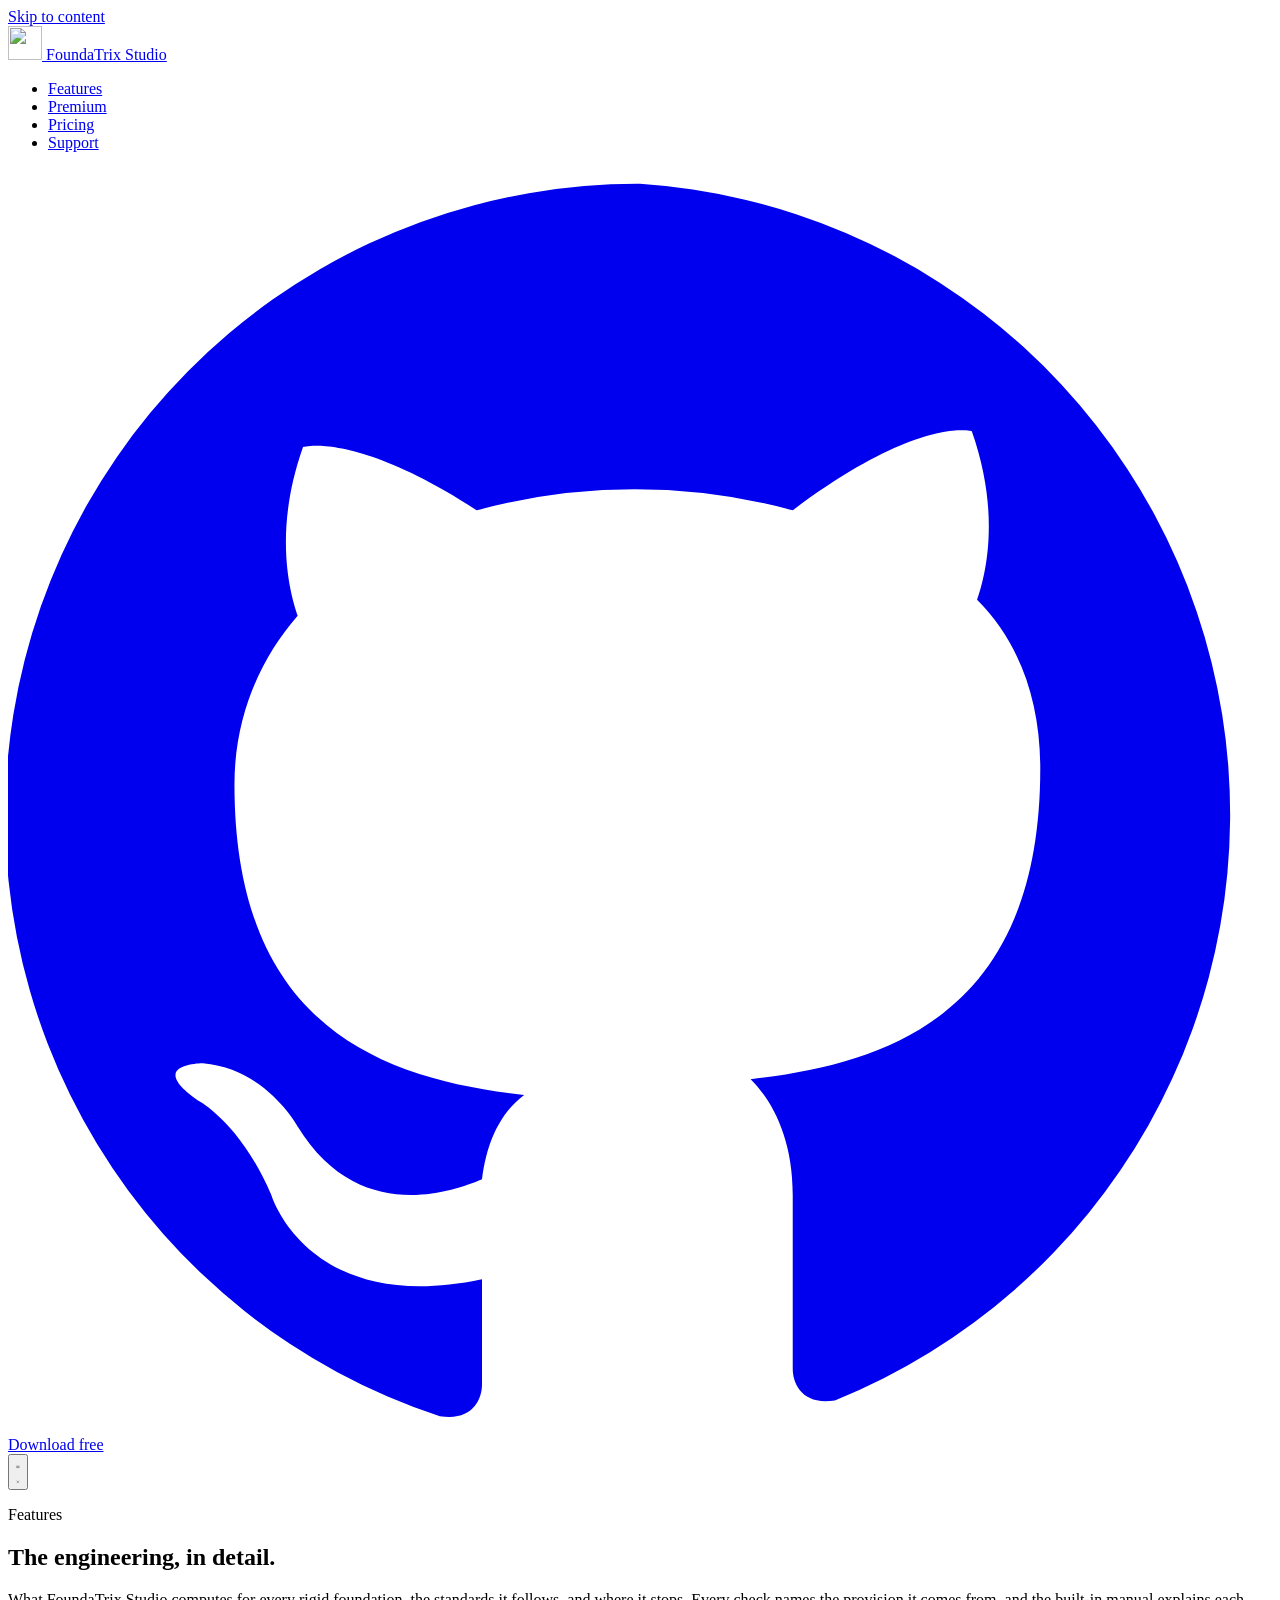
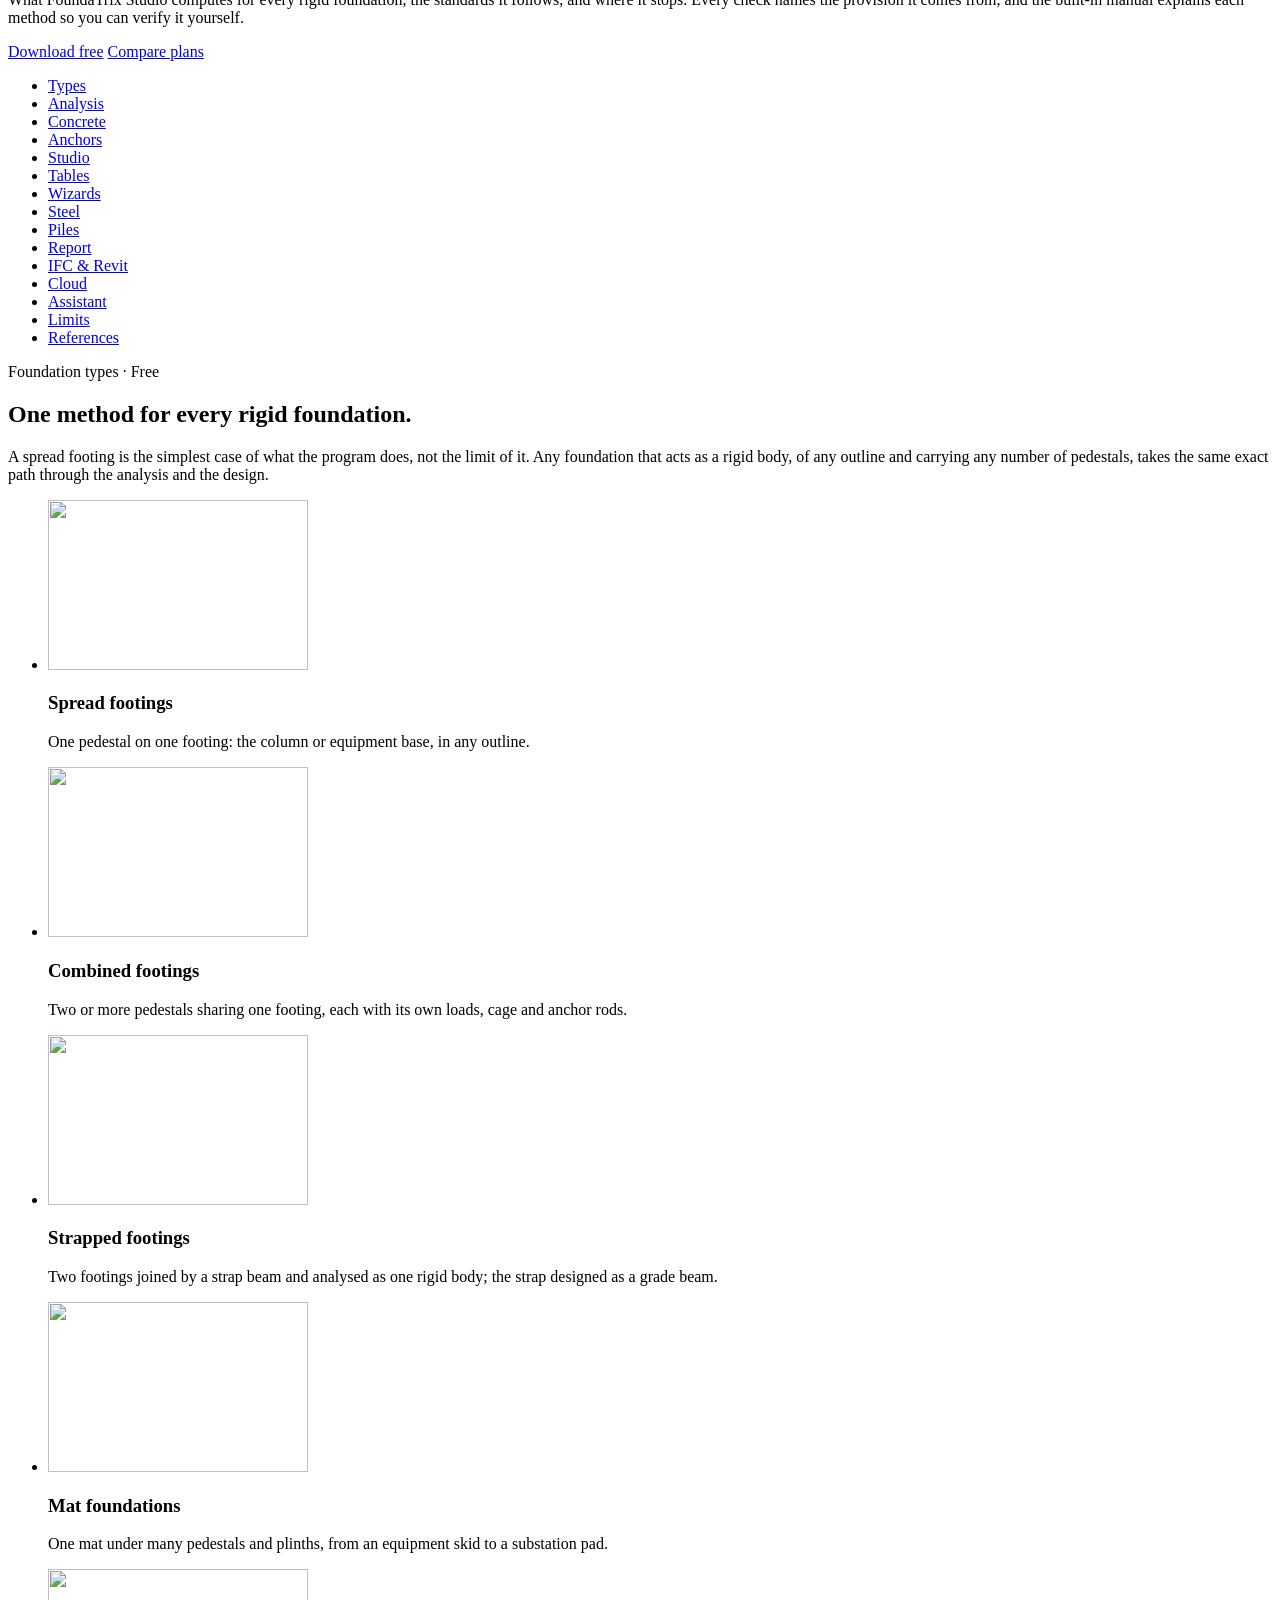
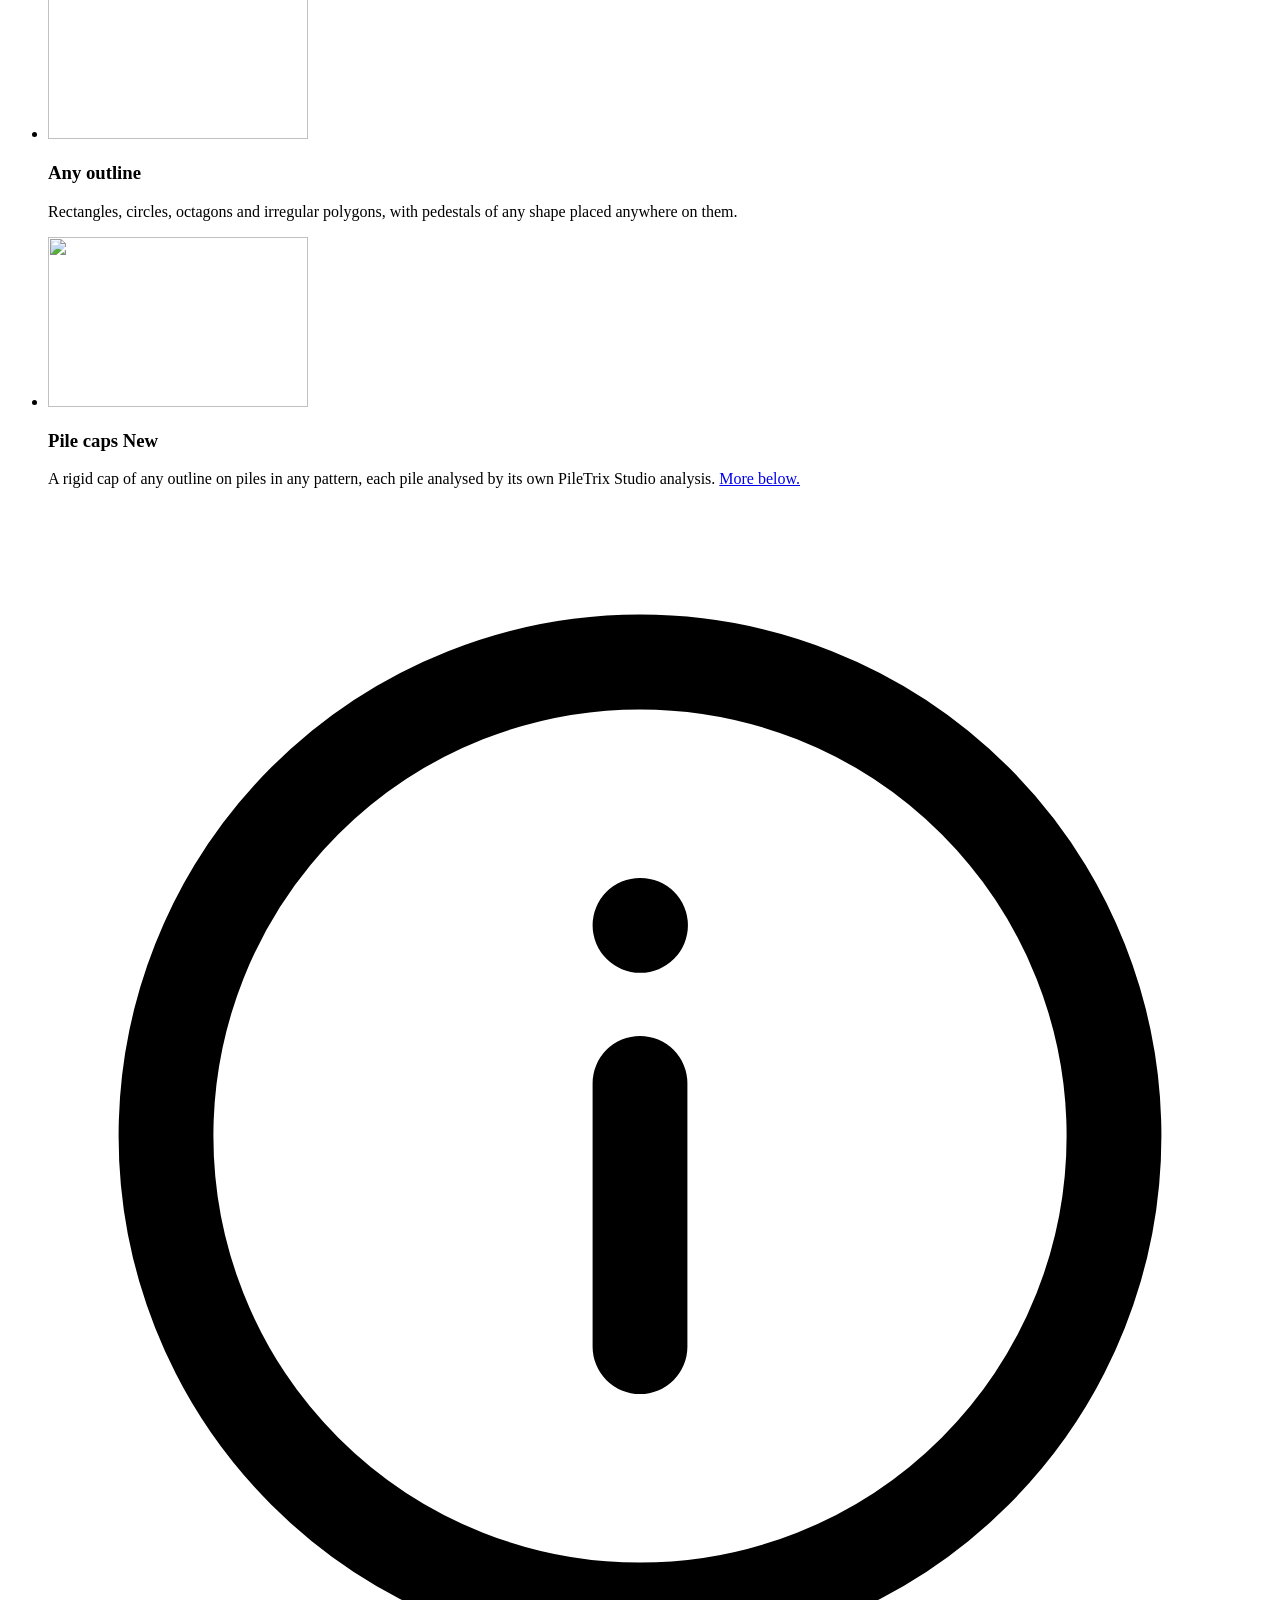
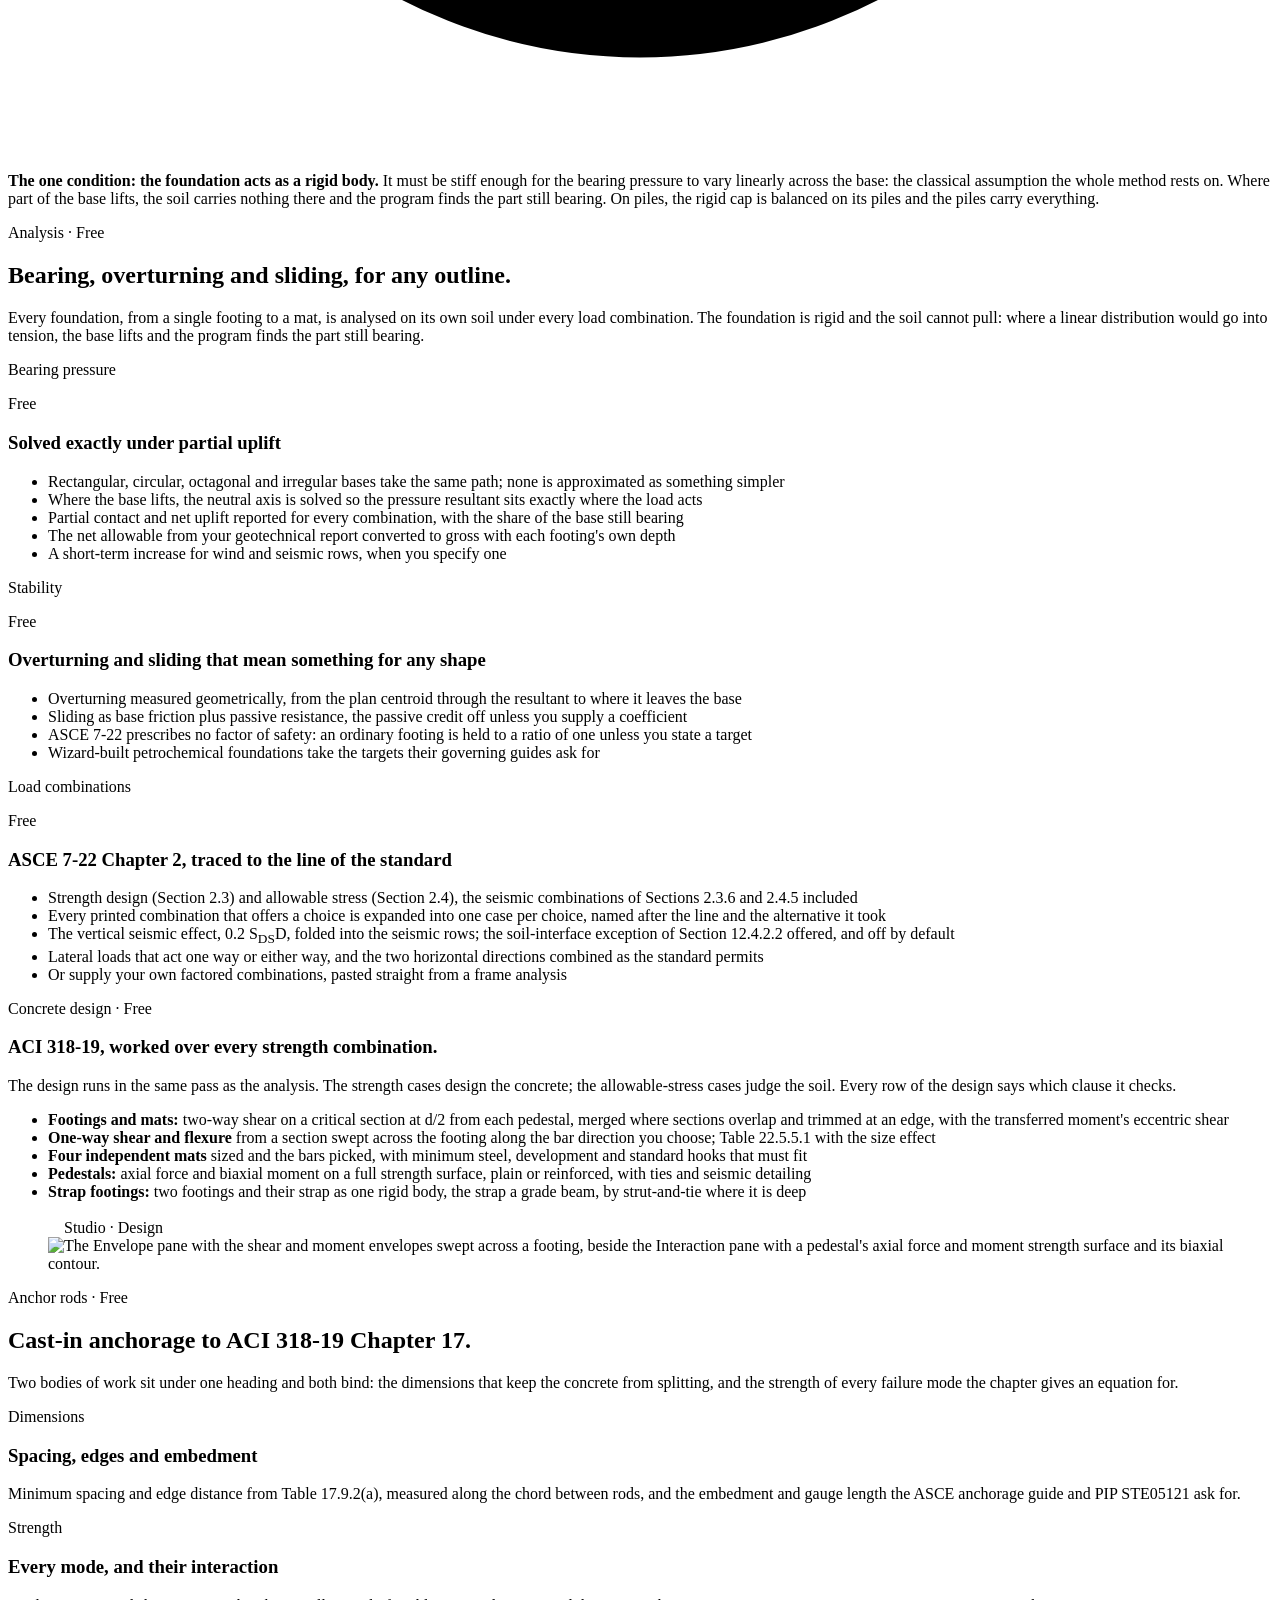
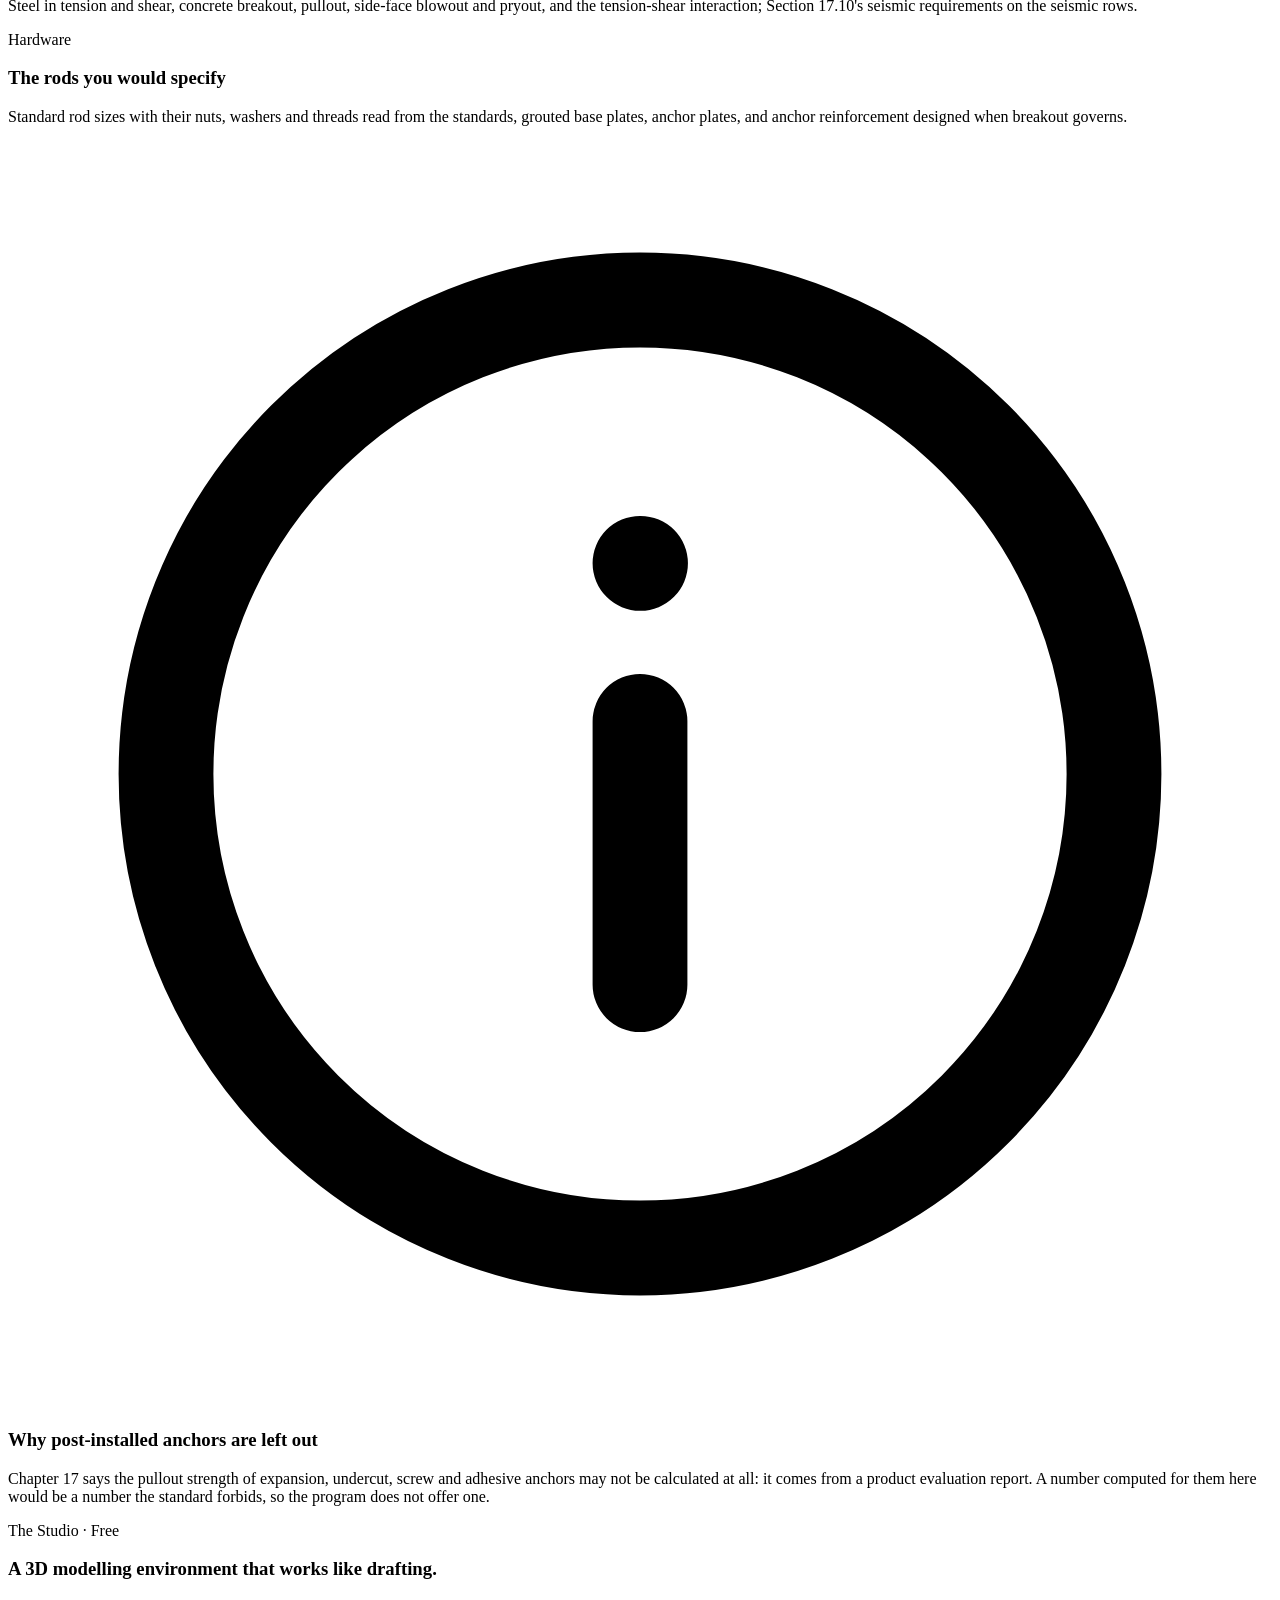
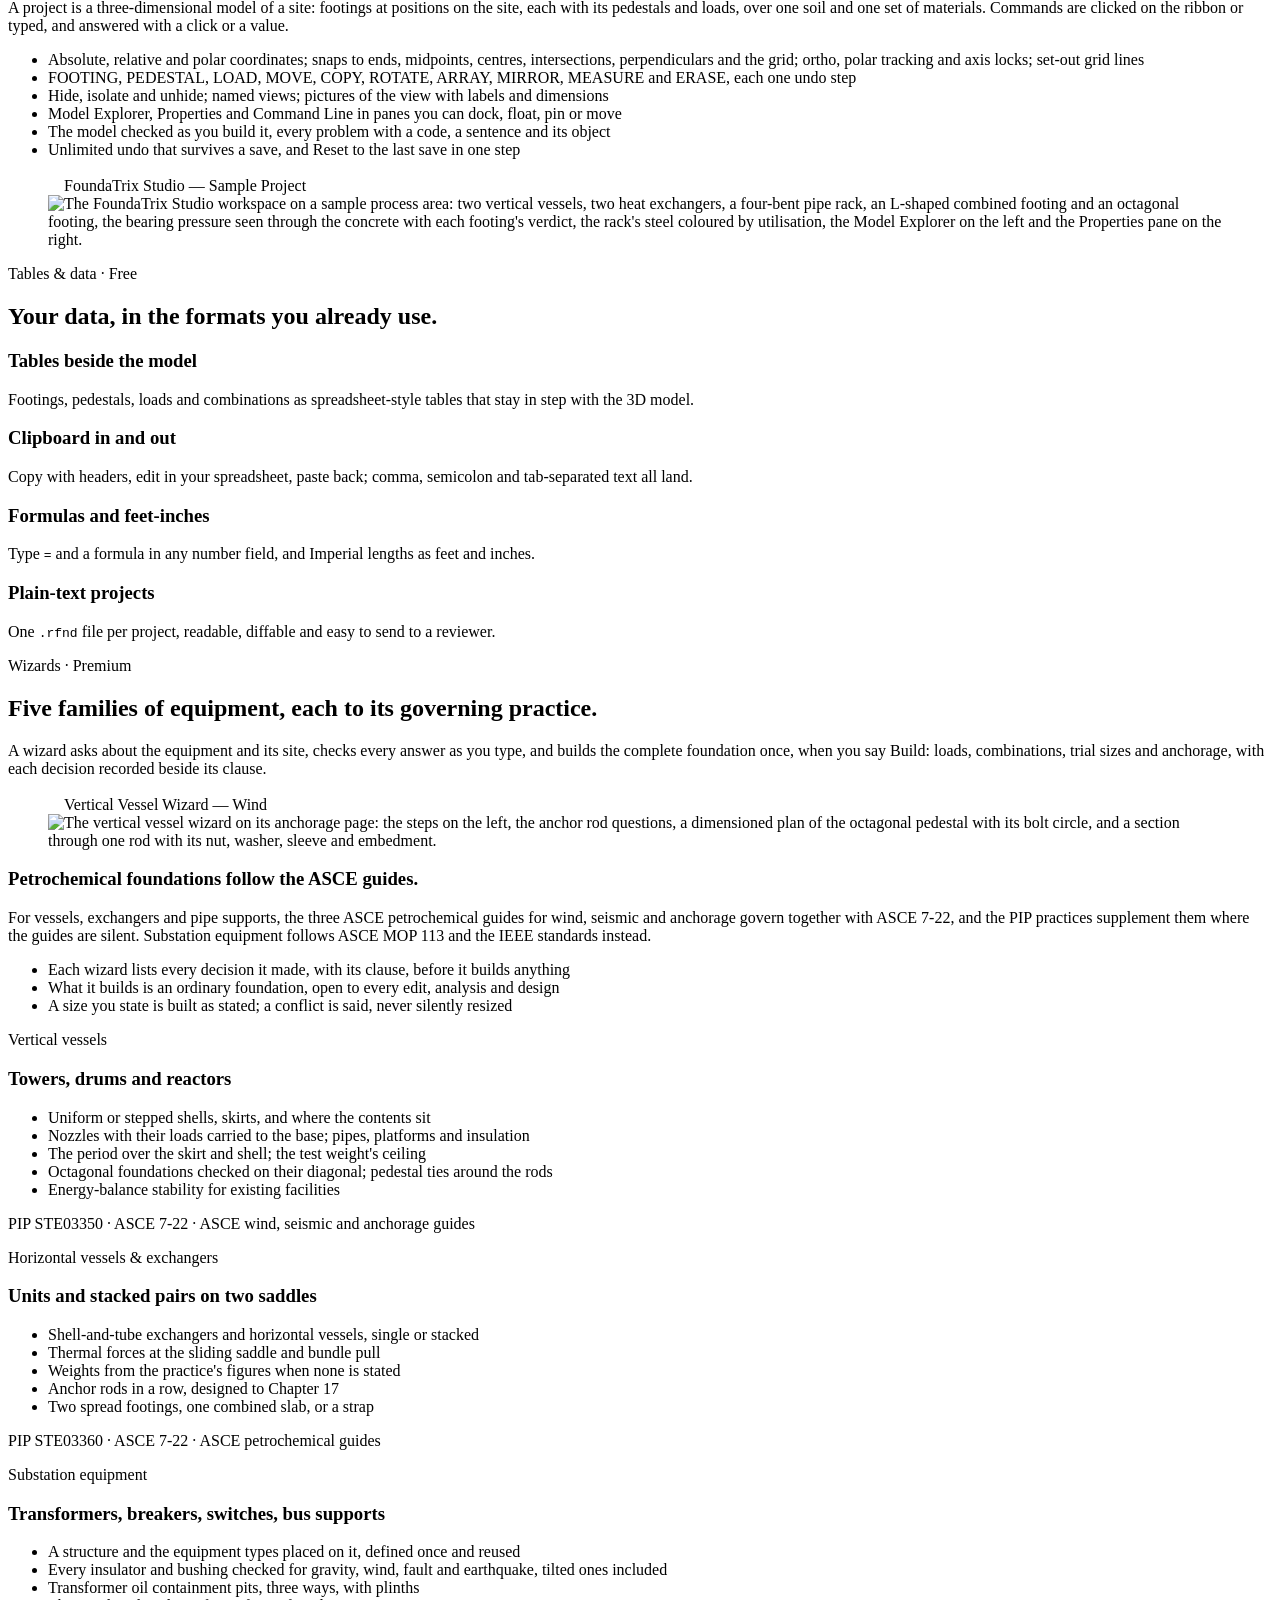
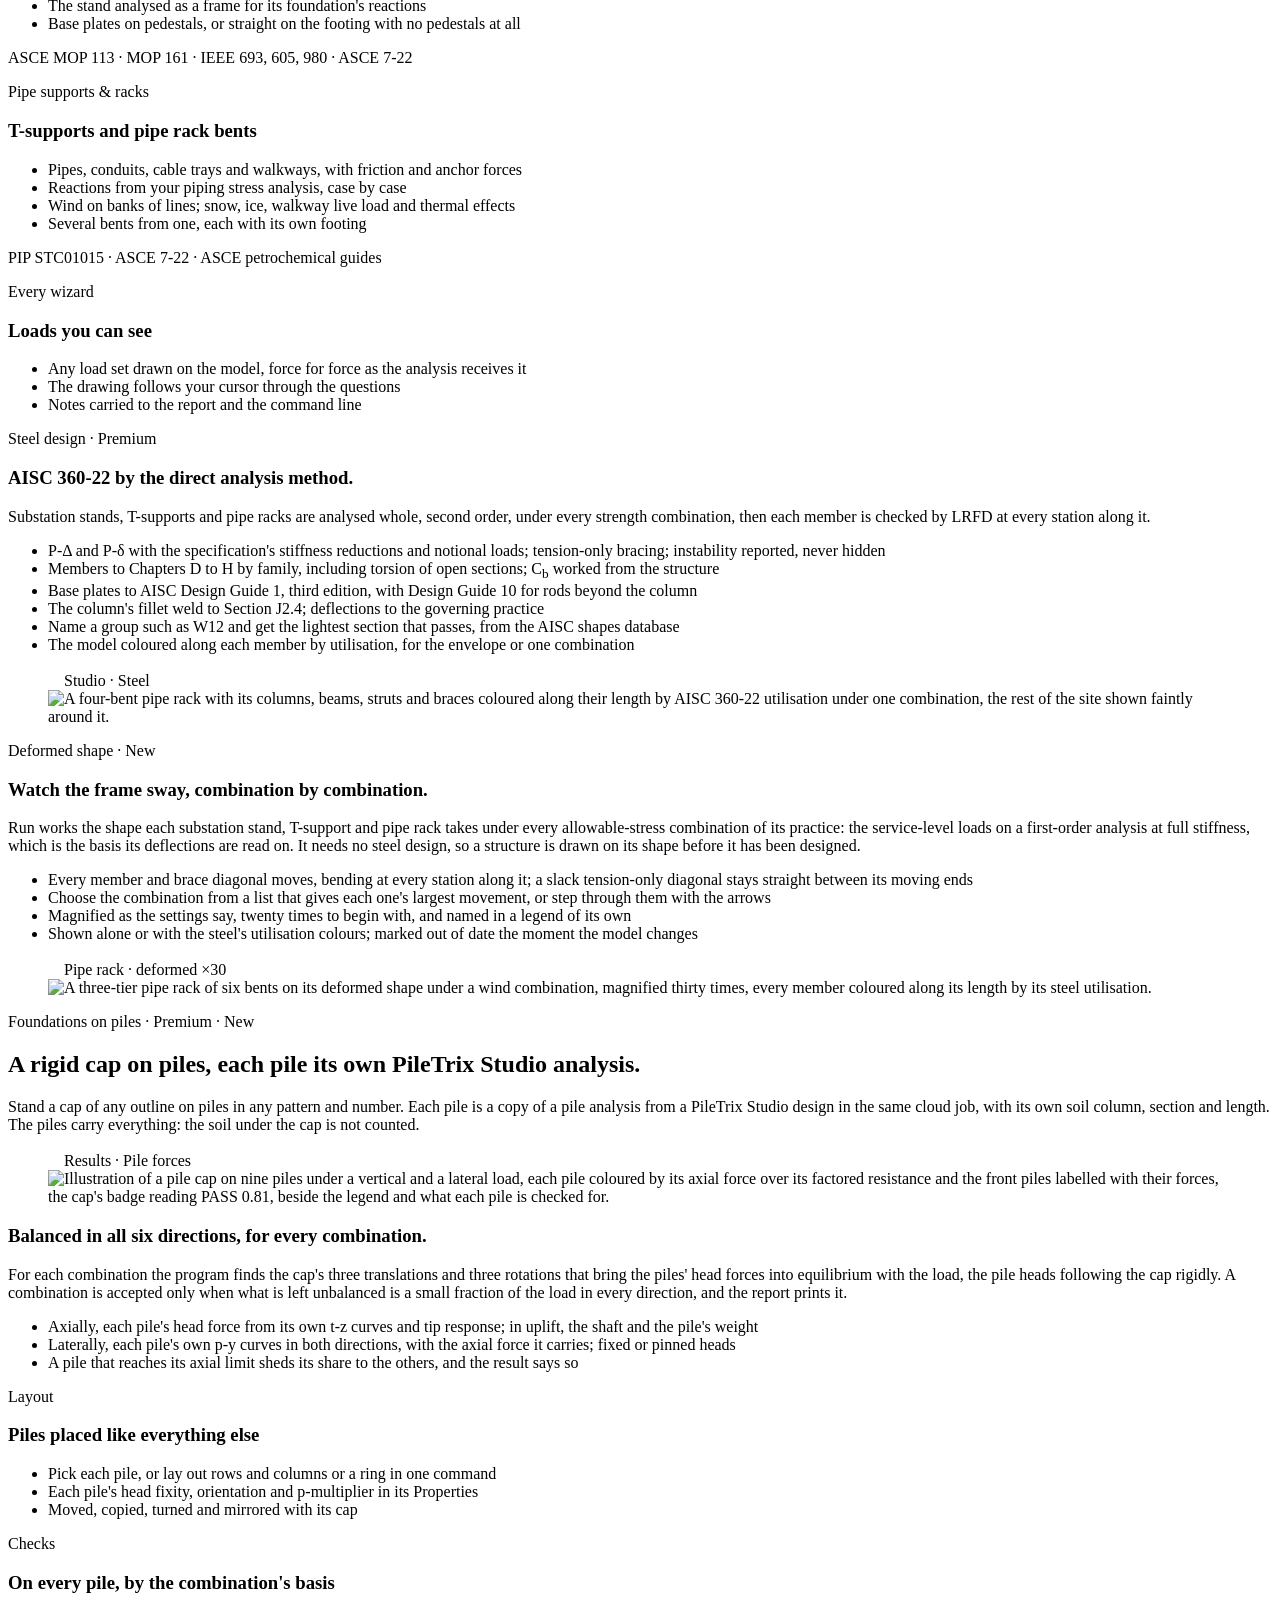
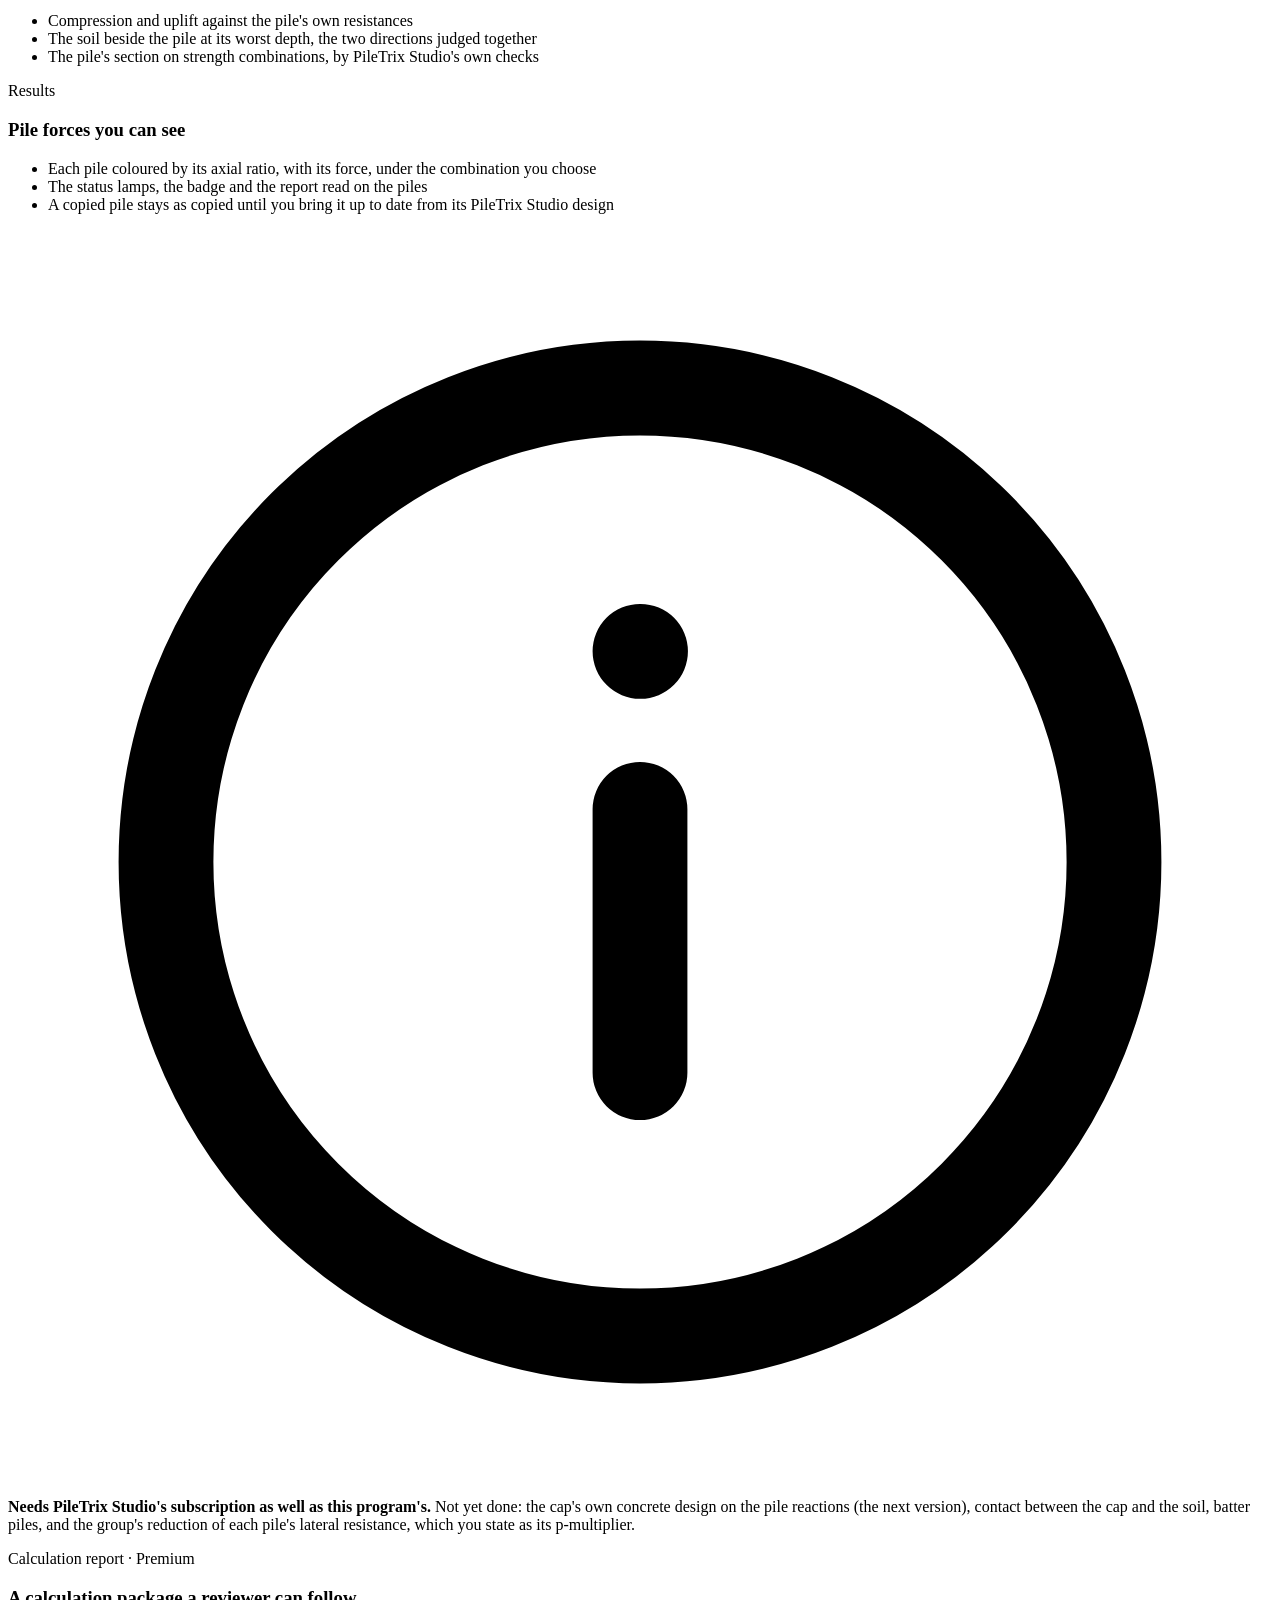
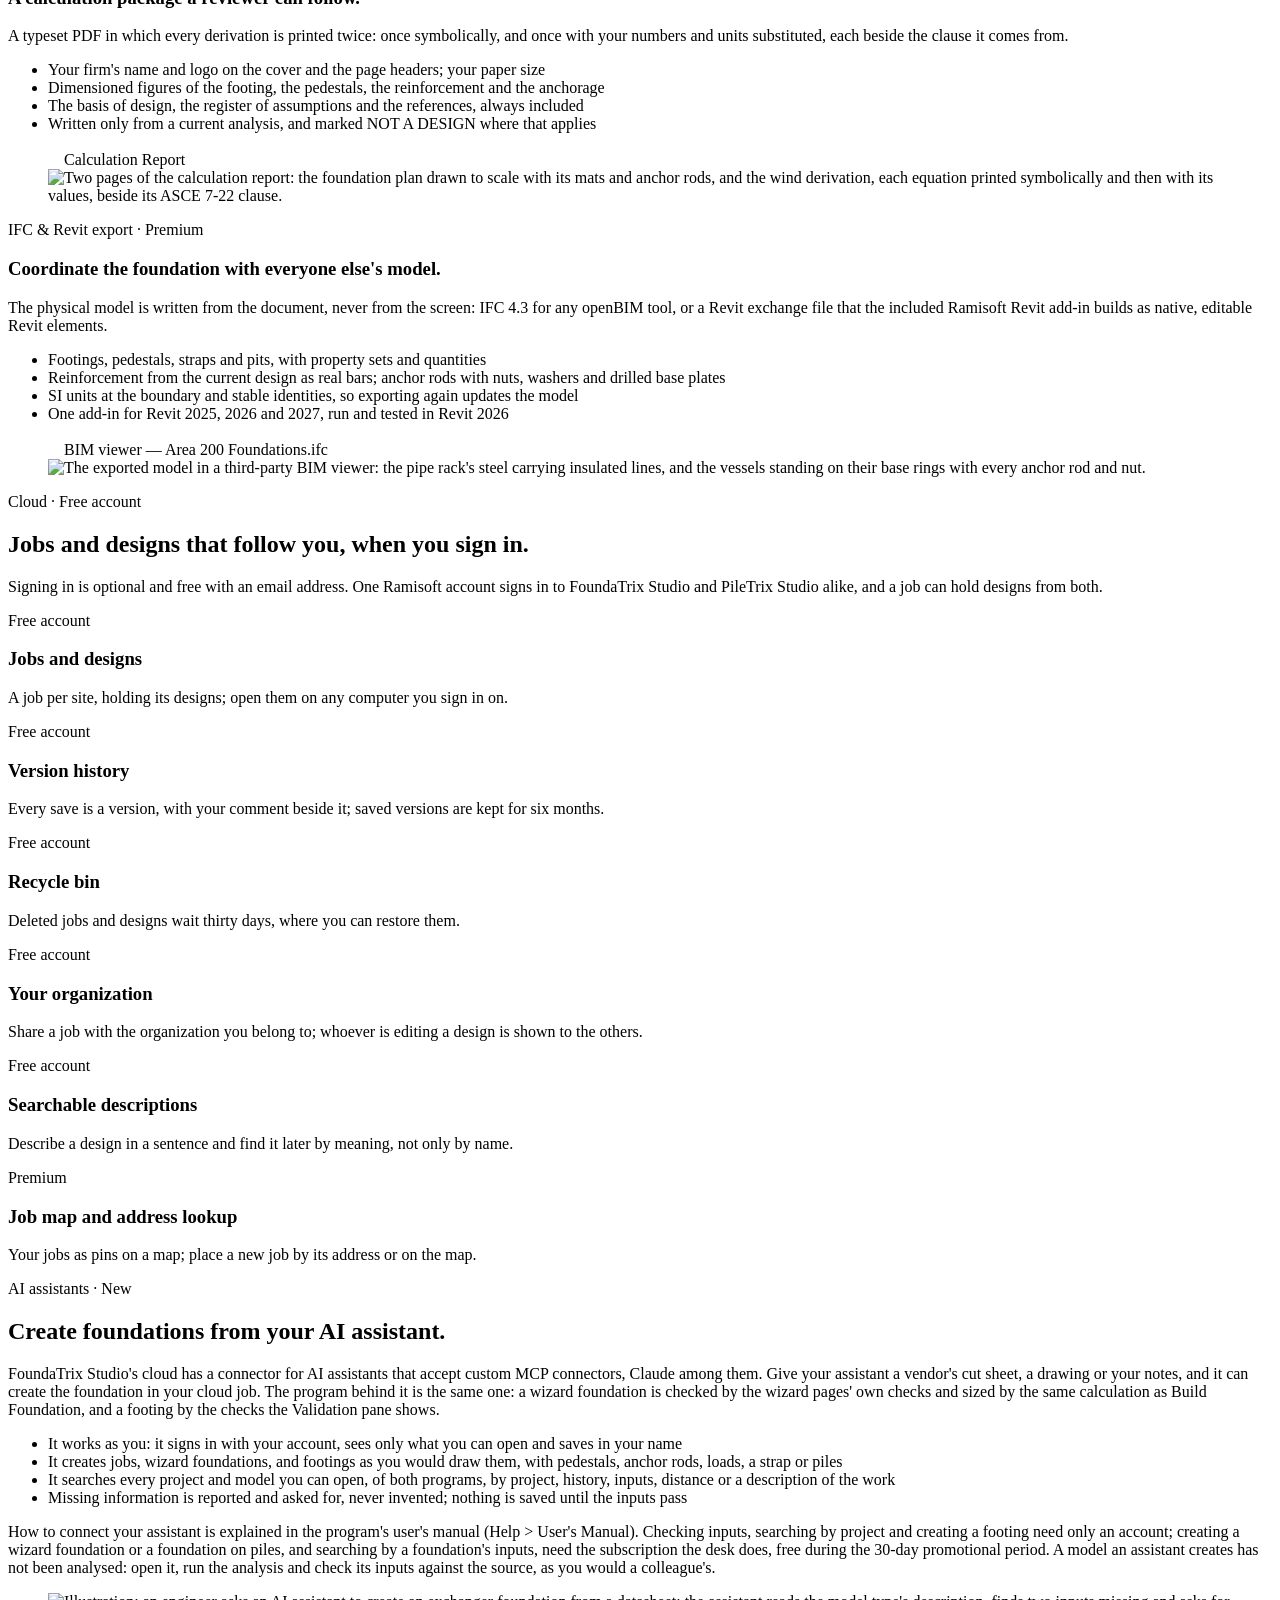
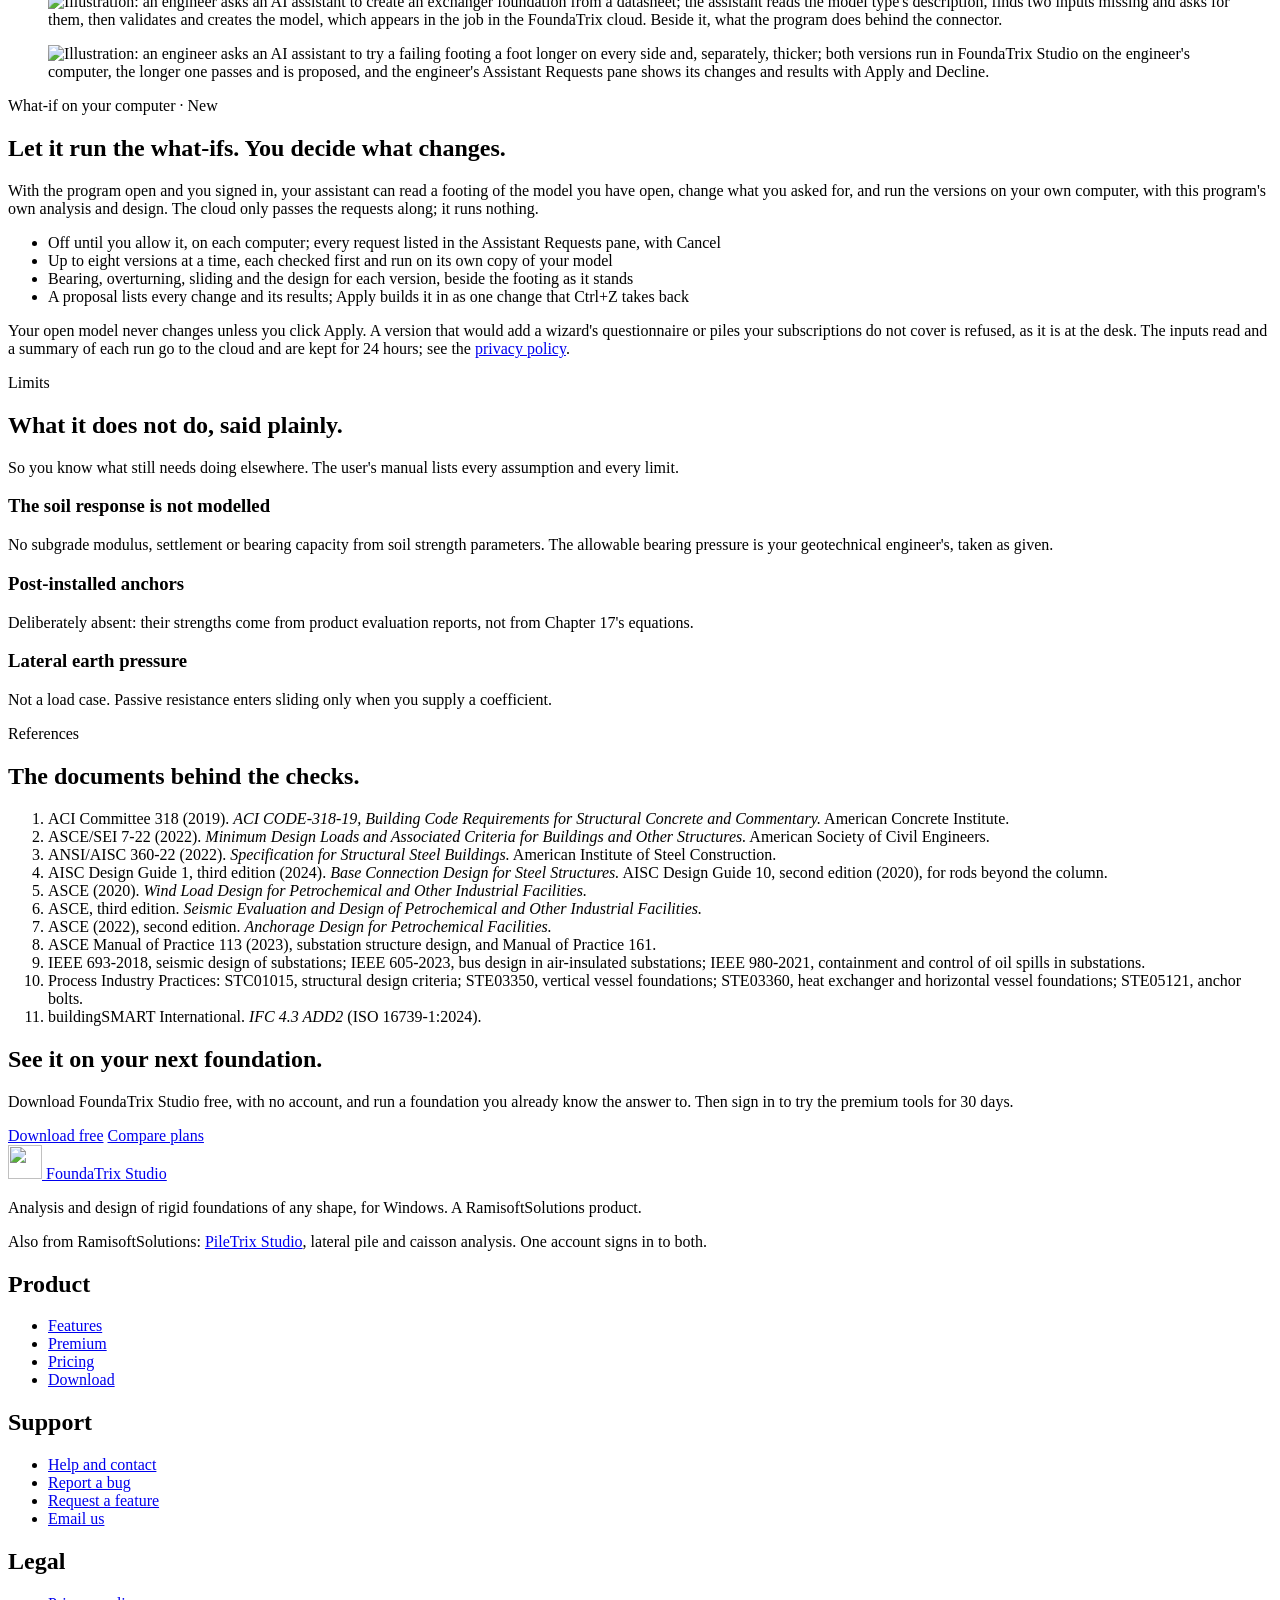
==== commit 2002df42: "PileAxis is now PileTrix Studio, at www.piletrix.com: the sibling program's name and links Co-Author" ====
--- a/src/features/index.html
+++ b/src/features/index.html
@@ -123,7 +123,7 @@
         <li class="type-card reveal">
           <div class="type-card__art"><img src="/images/types/type-pilecap.svg" width="260" height="170" alt="" loading="lazy" /></div>
           <h3>Pile caps <span class="badge badge--premium">New</span></h3>
-          <p>A rigid cap of any outline on piles in any pattern, each pile analysed by its own PileAxis analysis. <a href="#piles">More below.</a></p>
+          <p>A rigid cap of any outline on piles in any pattern, each pile analysed by its own PileTrix Studio analysis. <a href="#piles">More below.</a></p>
         </li>
       </ul>
       <p class="types-note reveal">
@@ -432,8 +432,8 @@
     <div class="container">
       <div class="section-head reveal">
         <p class="eyebrow eyebrow--premium">Foundations on piles &middot; Premium &middot; New</p>
-        <h2 id="piles-title">A rigid cap on piles, <span class="grad">each pile its own PileAxis analysis.</span></h2>
-        <p>Stand a cap of any outline on piles in any pattern and number. Each pile is a copy of a pile analysis from a PileAxis design in the same cloud job, with its own soil column, section and length. The piles carry everything: the soil under the cap is not counted.</p>
+        <h2 id="piles-title">A rigid cap on piles, <span class="grad">each pile its own PileTrix Studio analysis.</span></h2>
+        <p>Stand a cap of any outline on piles in any pattern and number. Each pile is a copy of a pile analysis from a PileTrix Studio design in the same cloud job, with its own soil column, section and length. The piles carry everything: the soil under the cap is not counted.</p>
       </div>
       <div class="premium-showcase reveal">
         <figure class="shot">
@@ -468,7 +468,7 @@
           <ul class="check-list check-list--premium check-list--sm">
             <li>Compression and uplift against the pile's own resistances</li>
             <li>The soil beside the pile at its worst depth, the two directions judged together</li>
-            <li>The pile's section on strength combinations, by PileAxis's own checks</li>
+            <li>The pile's section on strength combinations, by PileTrix Studio's own checks</li>
           </ul>
         </div></article>
         <article class="premium-card reveal"><div class="premium-card__body">
@@ -477,13 +477,13 @@
           <ul class="check-list check-list--premium check-list--sm">
             <li>Each pile coloured by its axial ratio, with its force, under the combination you choose</li>
             <li>The status lamps, the badge and the report read on the piles</li>
-            <li>A copied pile stays as copied until you bring it up to date from its PileAxis design</li>
+            <li>A copied pile stays as copied until you bring it up to date from its PileTrix Studio design</li>
           </ul>
         </div></article>
       </div>
       <p class="types-note reveal">
         <svg viewBox="0 0 24 24" fill="none" stroke="currentColor" stroke-width="1.8" stroke-linecap="round" stroke-linejoin="round" aria-hidden="true"><circle cx="12" cy="12" r="9"/><path d="M12 11v5M12 8h.01"/></svg>
-        <span><strong>Needs PileAxis's subscription as well as this program's.</strong> Not yet done: the cap's own concrete design on the pile reactions (the next version), contact between the cap and the soil, batter piles, and the group's reduction of each pile's lateral resistance, which you state as its p-multiplier.</span>
+        <span><strong>Needs PileTrix Studio's subscription as well as this program's.</strong> Not yet done: the cap's own concrete design on the pile reactions (the next version), contact between the cap and the soil, batter piles, and the group's reduction of each pile's lateral resistance, which you state as its p-multiplier.</span>
       </p>
     </div>
   </section>
@@ -544,7 +544,7 @@
       <div class="section-head reveal">
         <p class="eyebrow">Cloud &middot; Free account</p>
         <h2 id="cloud-title">Jobs and designs that follow you, when you sign in.</h2>
-        <p>Signing in is optional and free with an email address. One Ramisoft account signs in to FoundaTrix Studio and PileAxis alike, and a job can hold designs from both.</p>
+        <p>Signing in is optional and free with an email address. One Ramisoft account signs in to FoundaTrix Studio and PileTrix Studio alike, and a job can hold designs from both.</p>
       </div>
       <div class="card-grid">
         <div class="card reveal"><span class="badge badge--account">Free account</span><h3>Jobs and designs</h3><p>A job per site, holding its designs; open them on any computer you sign in on.</p></div>
@@ -667,7 +667,7 @@
           <span class="brand__name">FoundaTrix <span>Studio</span></span>
         </a>
         <p>Analysis and design of rigid foundations of any shape, for Windows. A RamisoftSolutions product.</p>
-        <p class="sibling">Also from RamisoftSolutions: <a href="https://www.pileaxis.com/" target="_blank" rel="noopener">PileAxis</a>, lateral pile and caisson analysis. One account signs in to both.</p>
+        <p class="sibling">Also from RamisoftSolutions: <a href="https://www.piletrix.com/" target="_blank" rel="noopener">PileTrix Studio</a>, lateral pile and caisson analysis. One account signs in to both.</p>
       </div>
       <div class="footer__col">
         <h2>Product</h2>
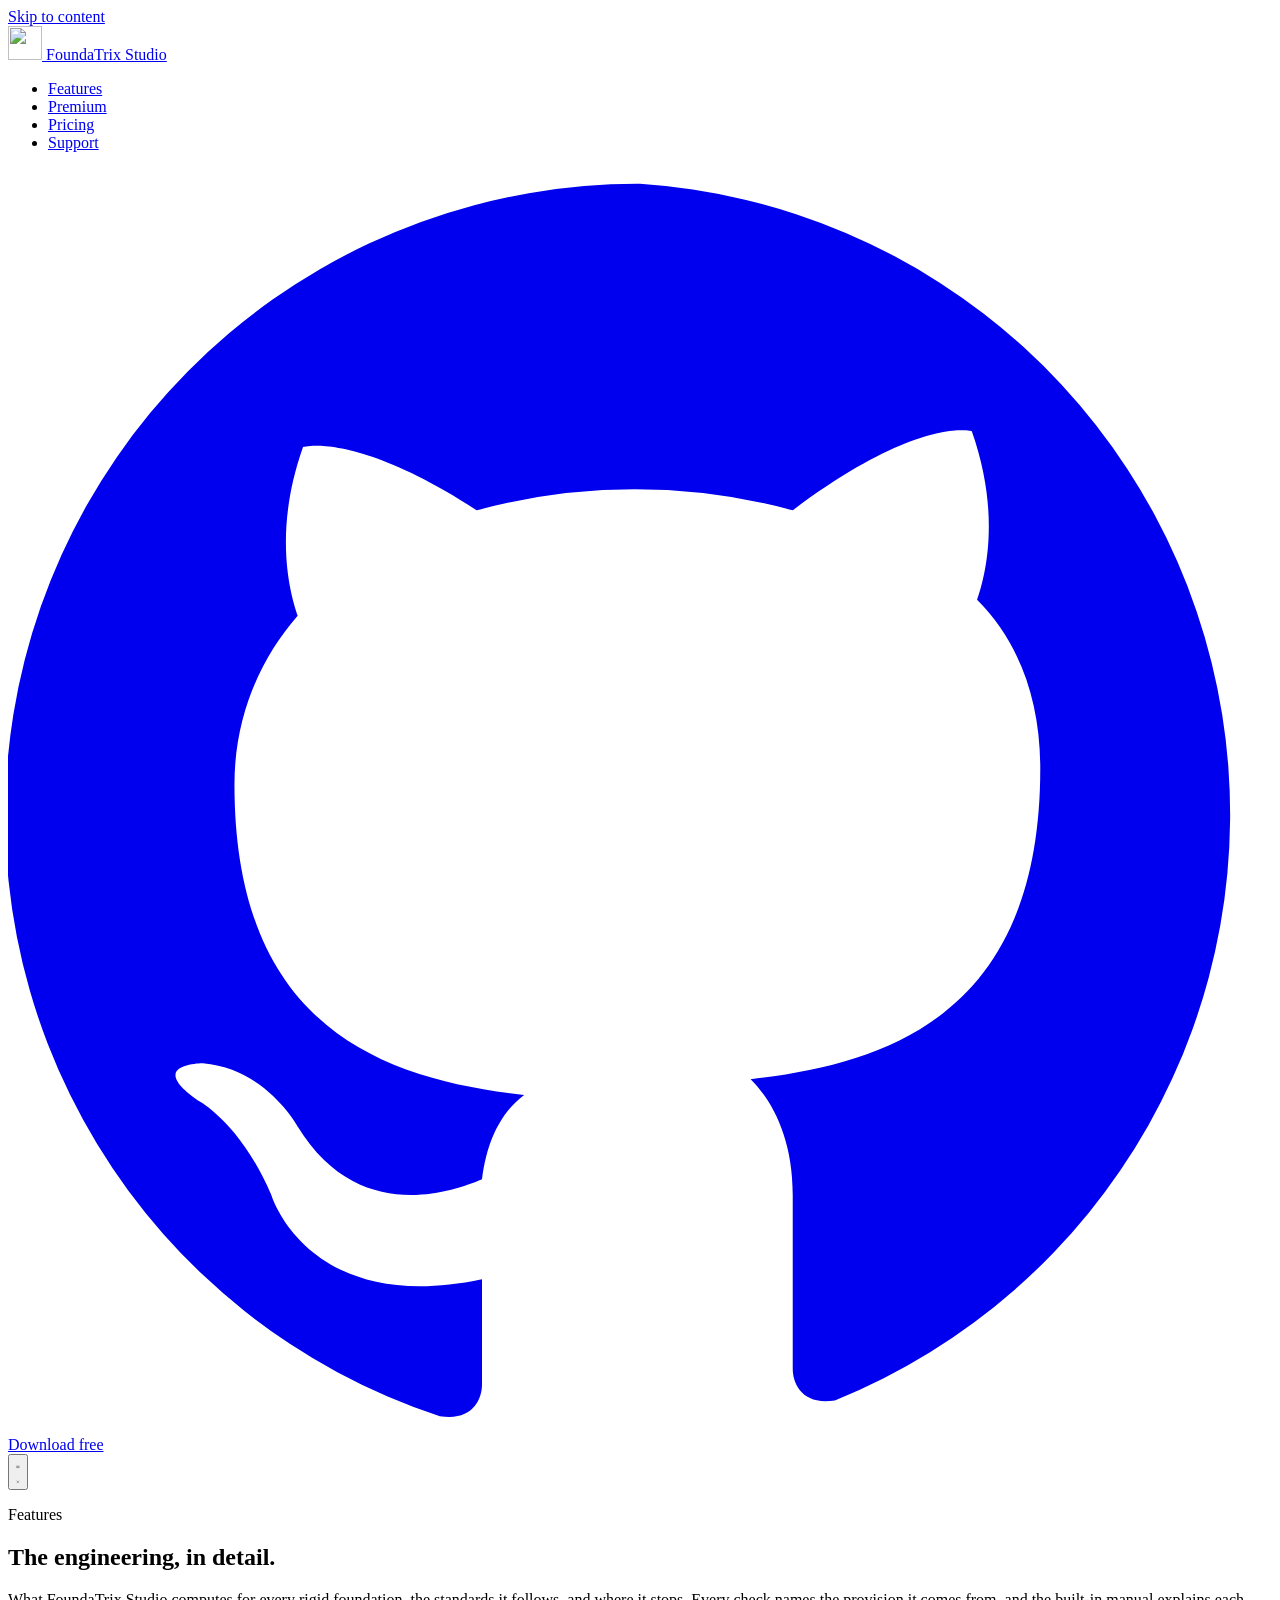
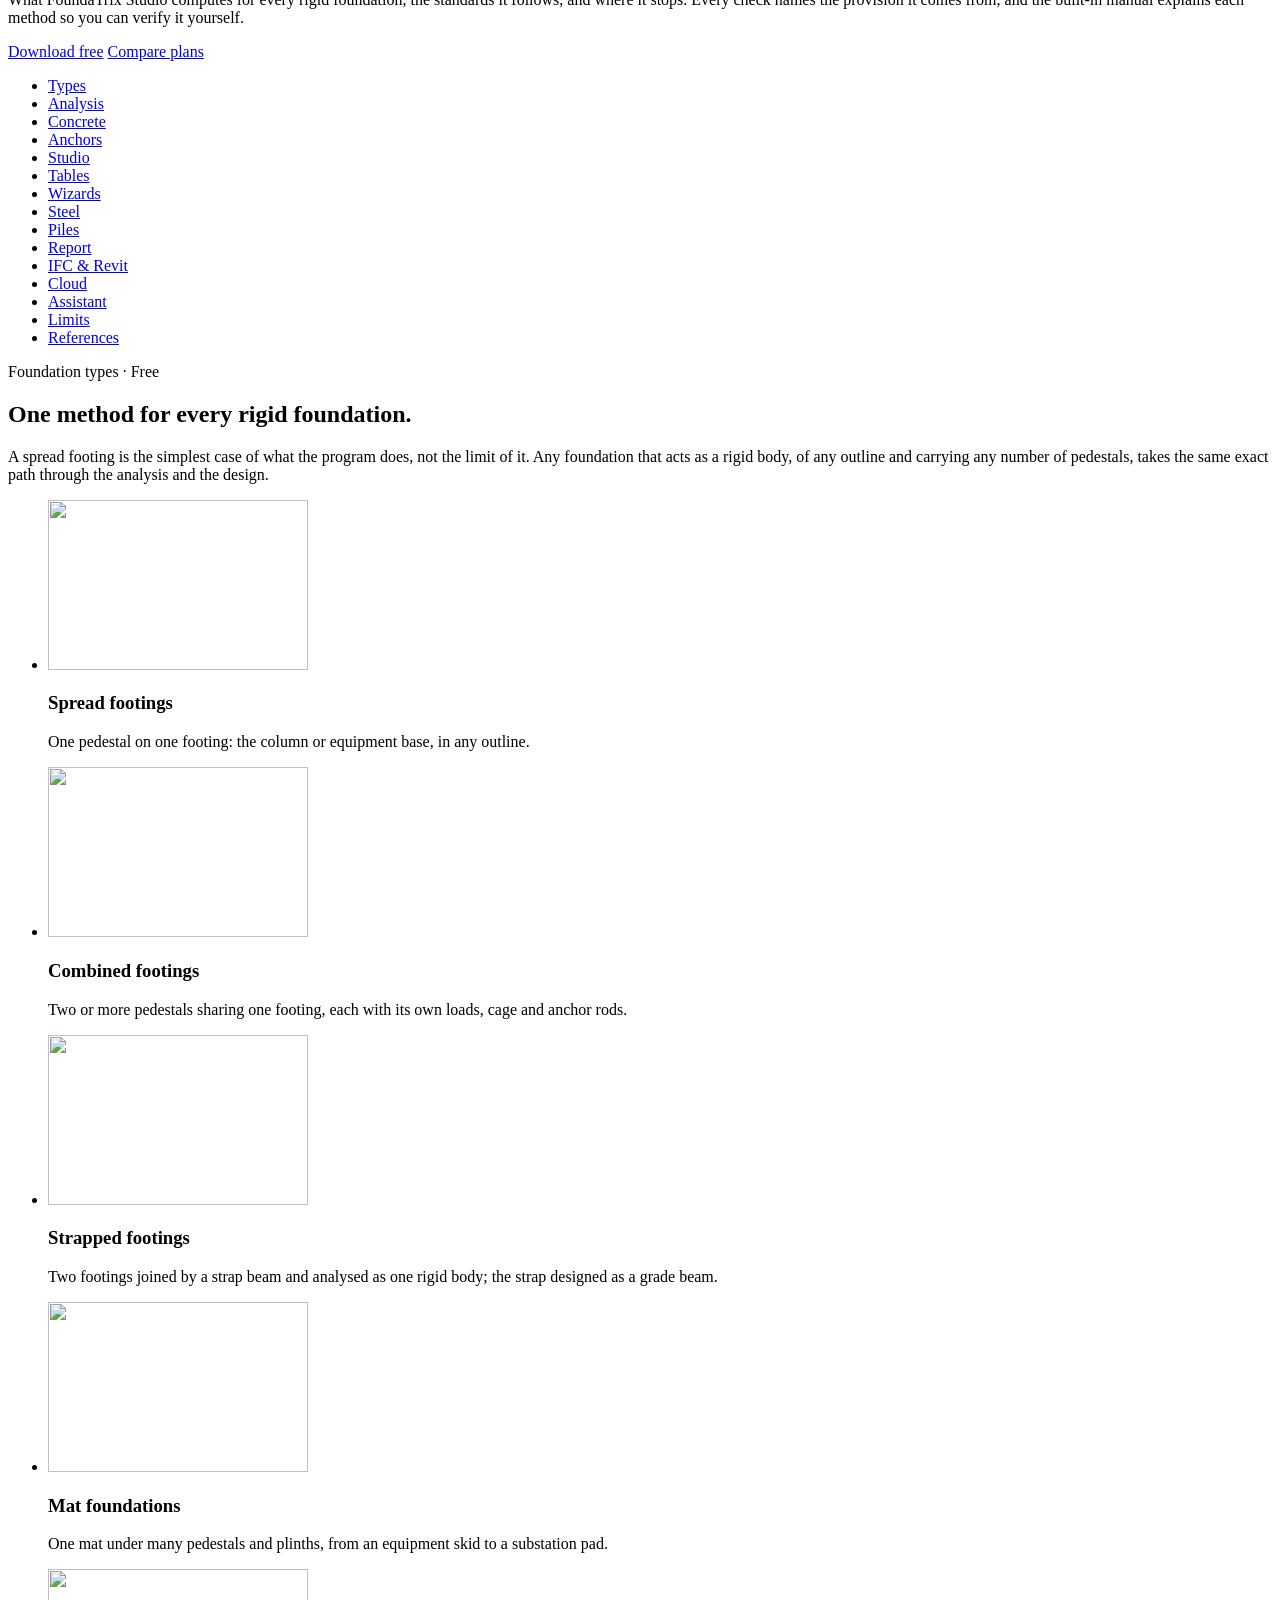
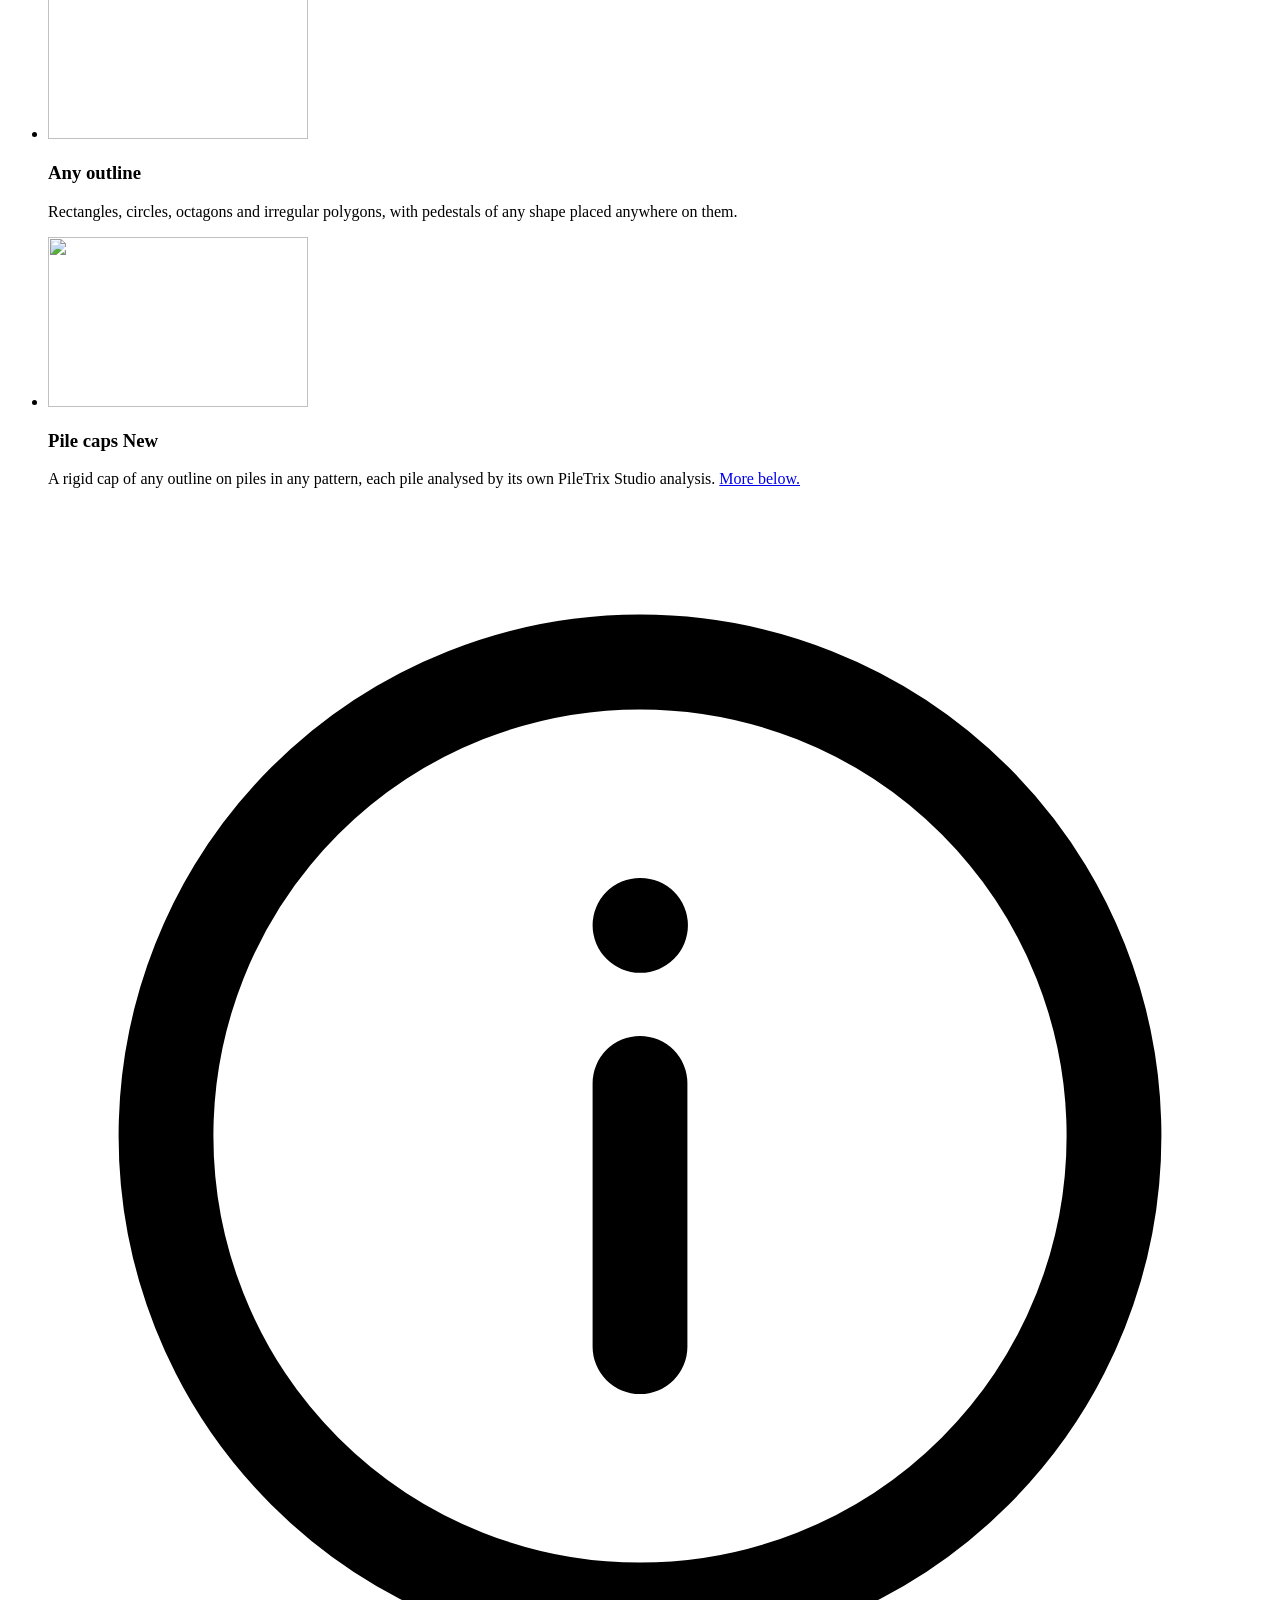
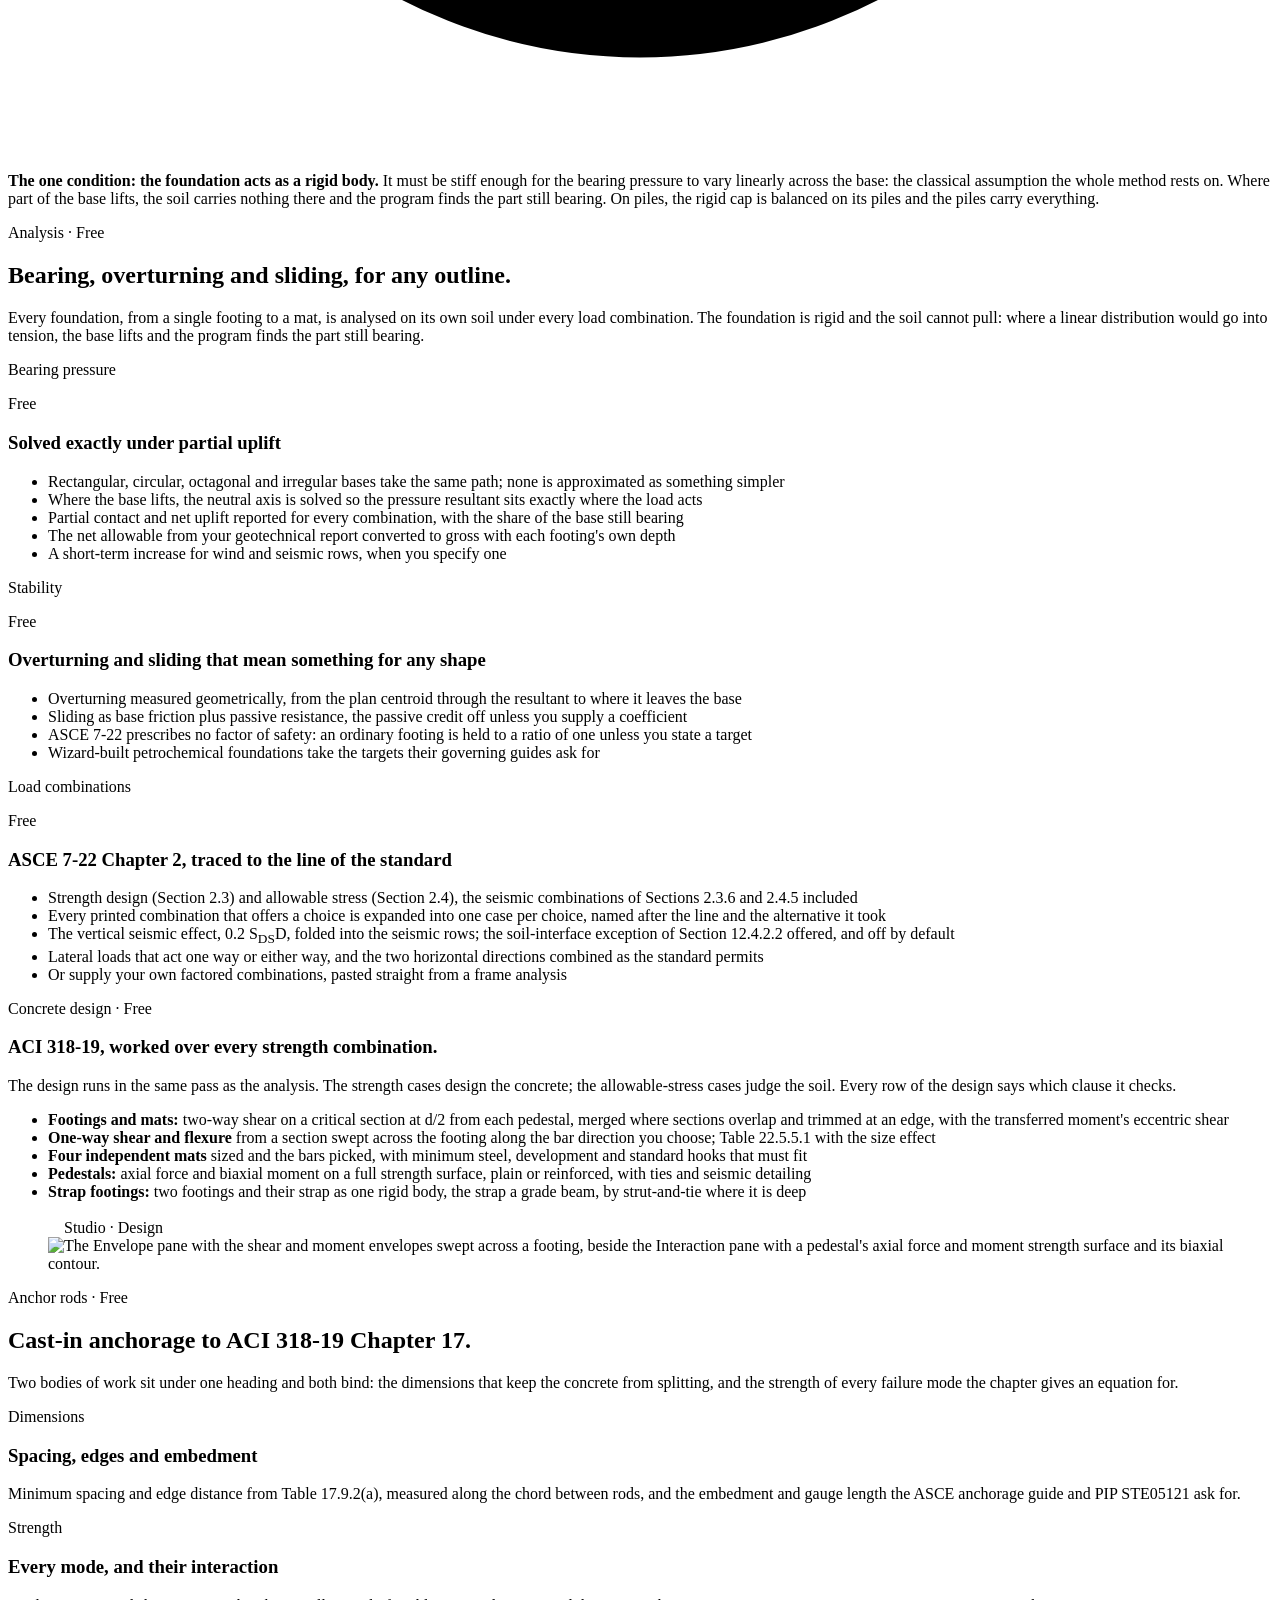
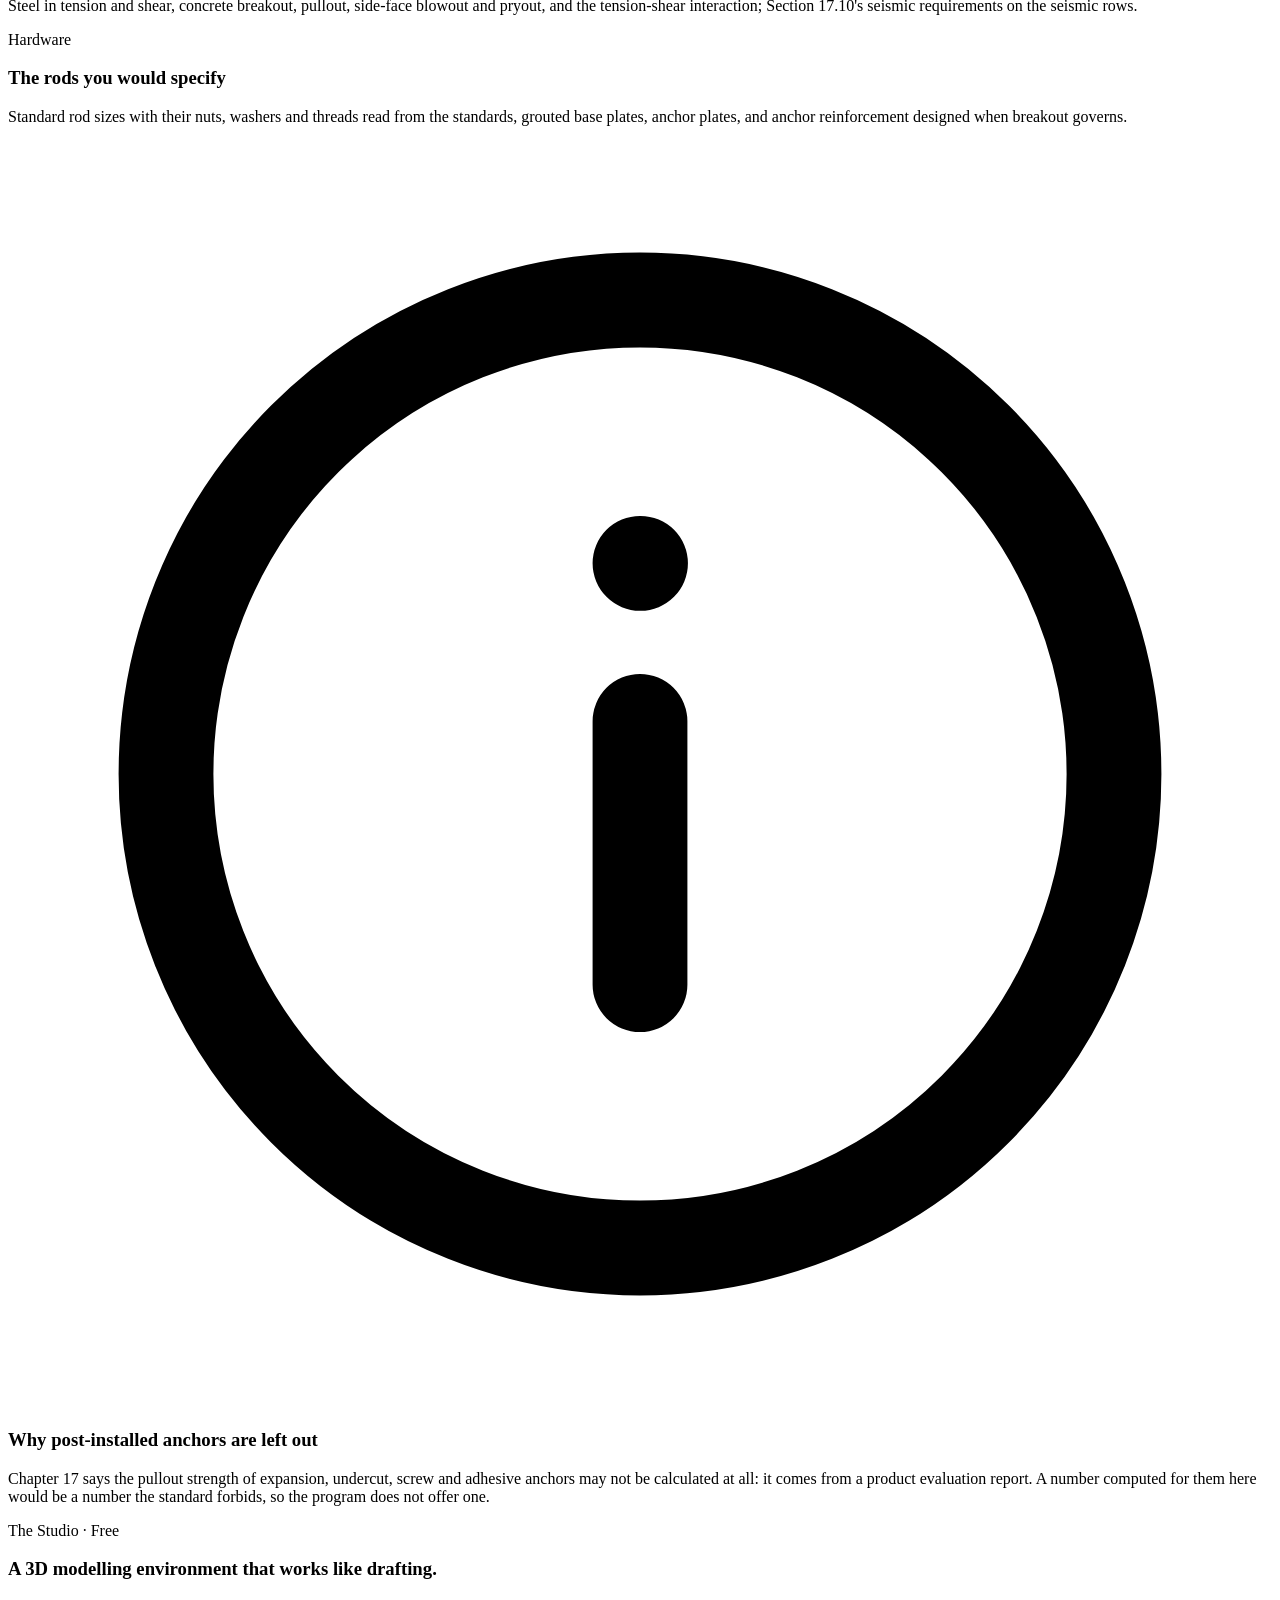
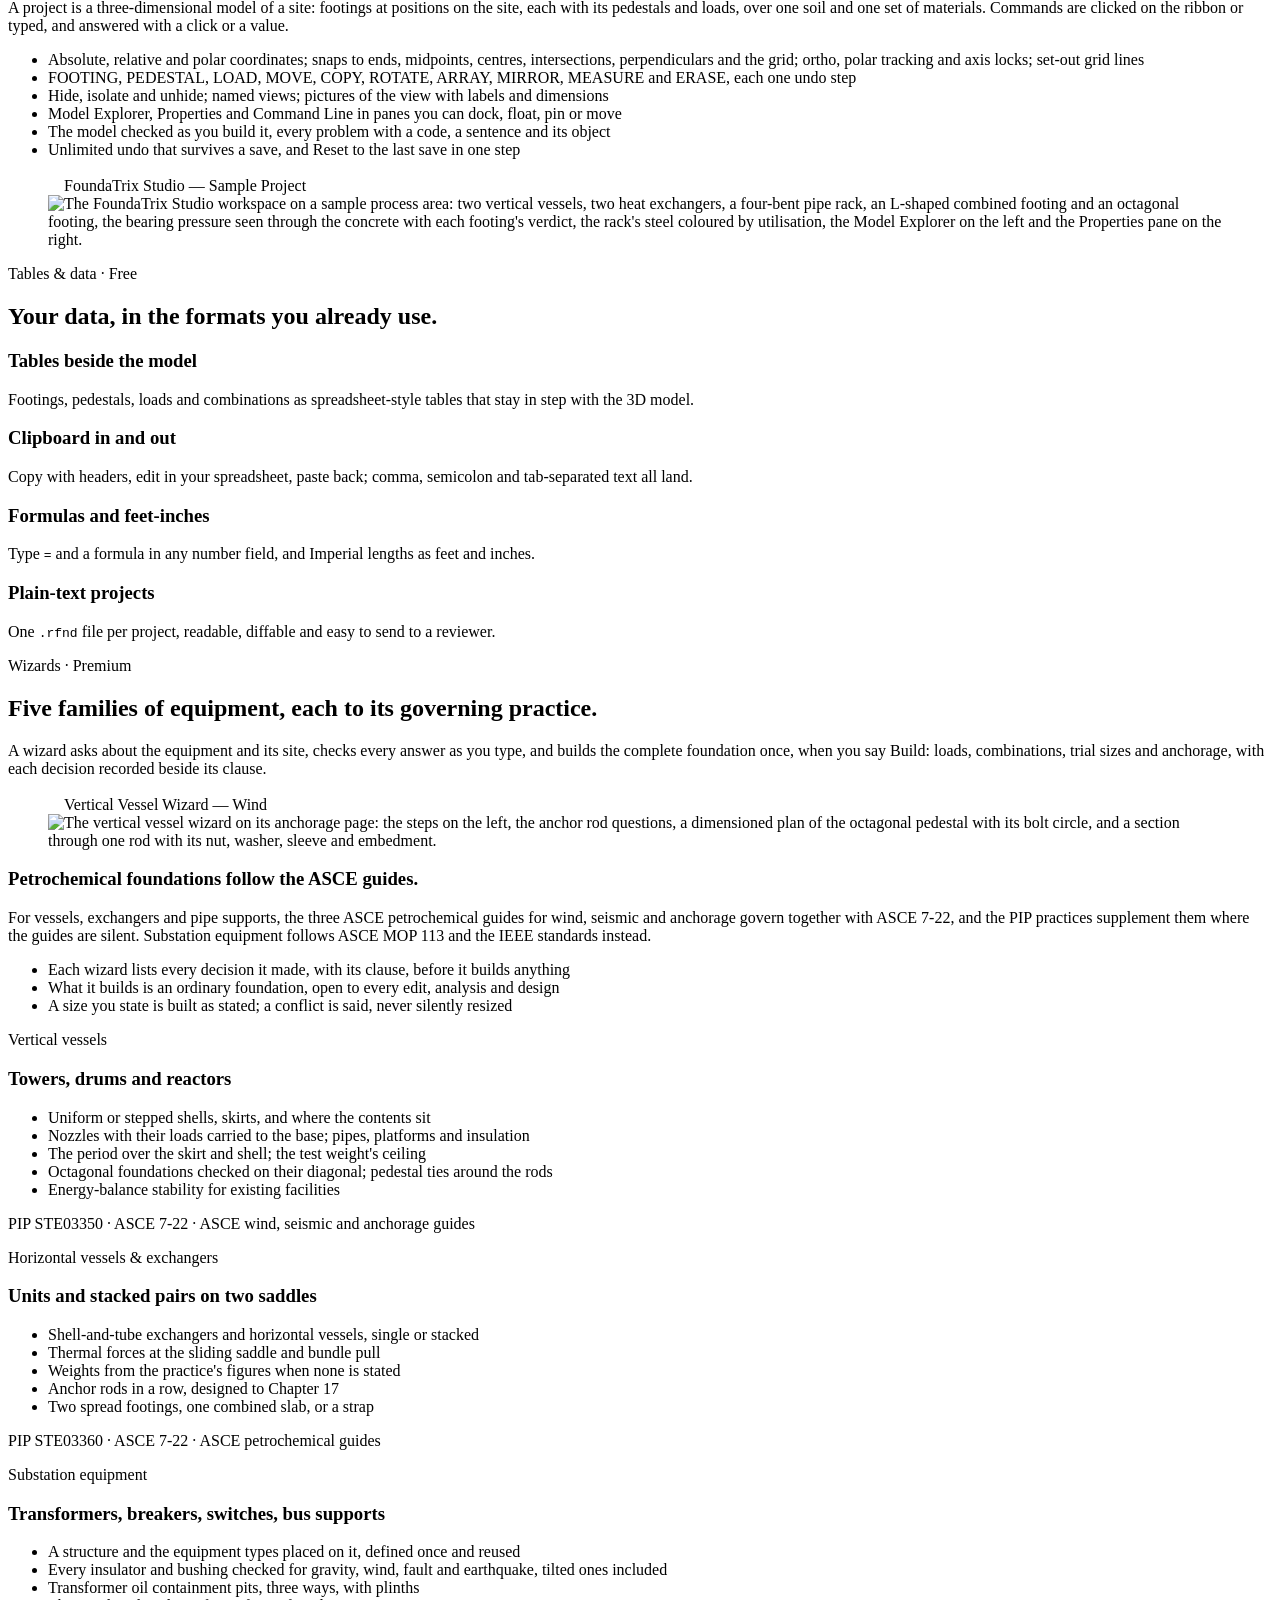
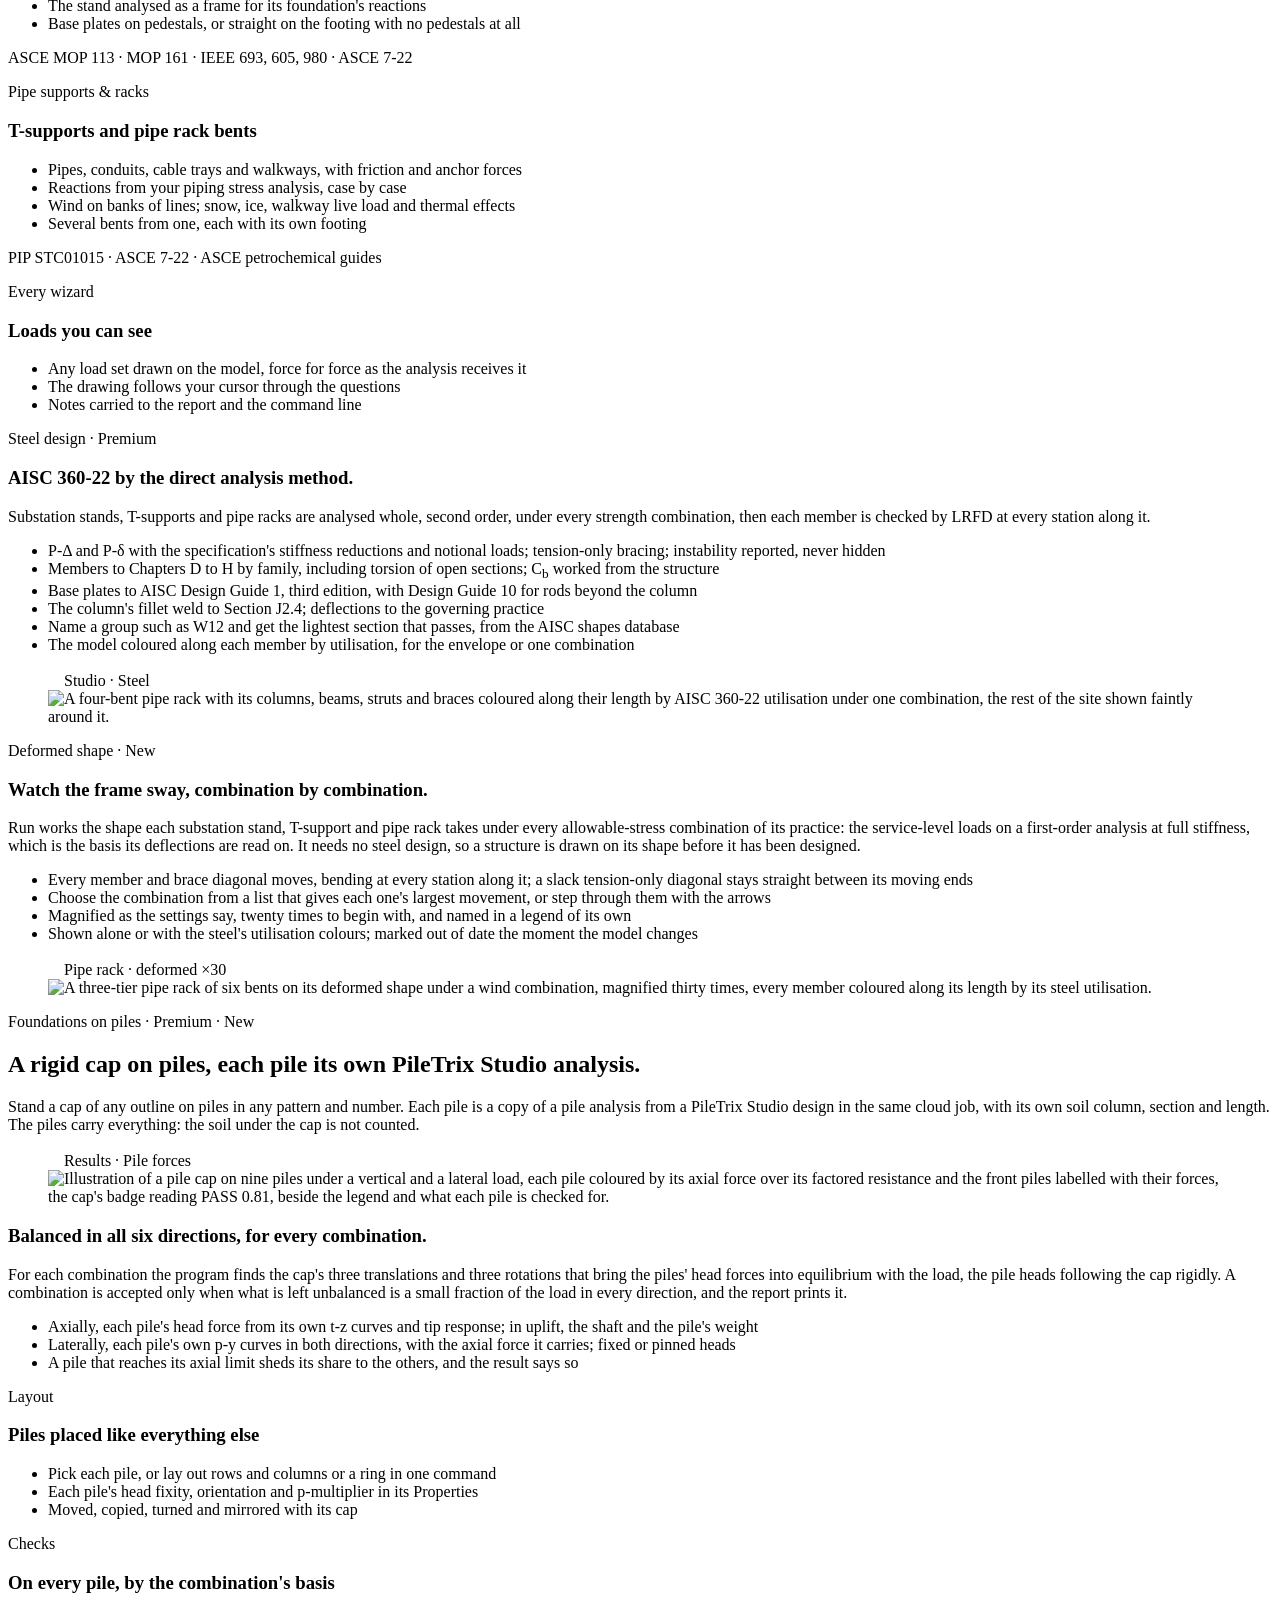
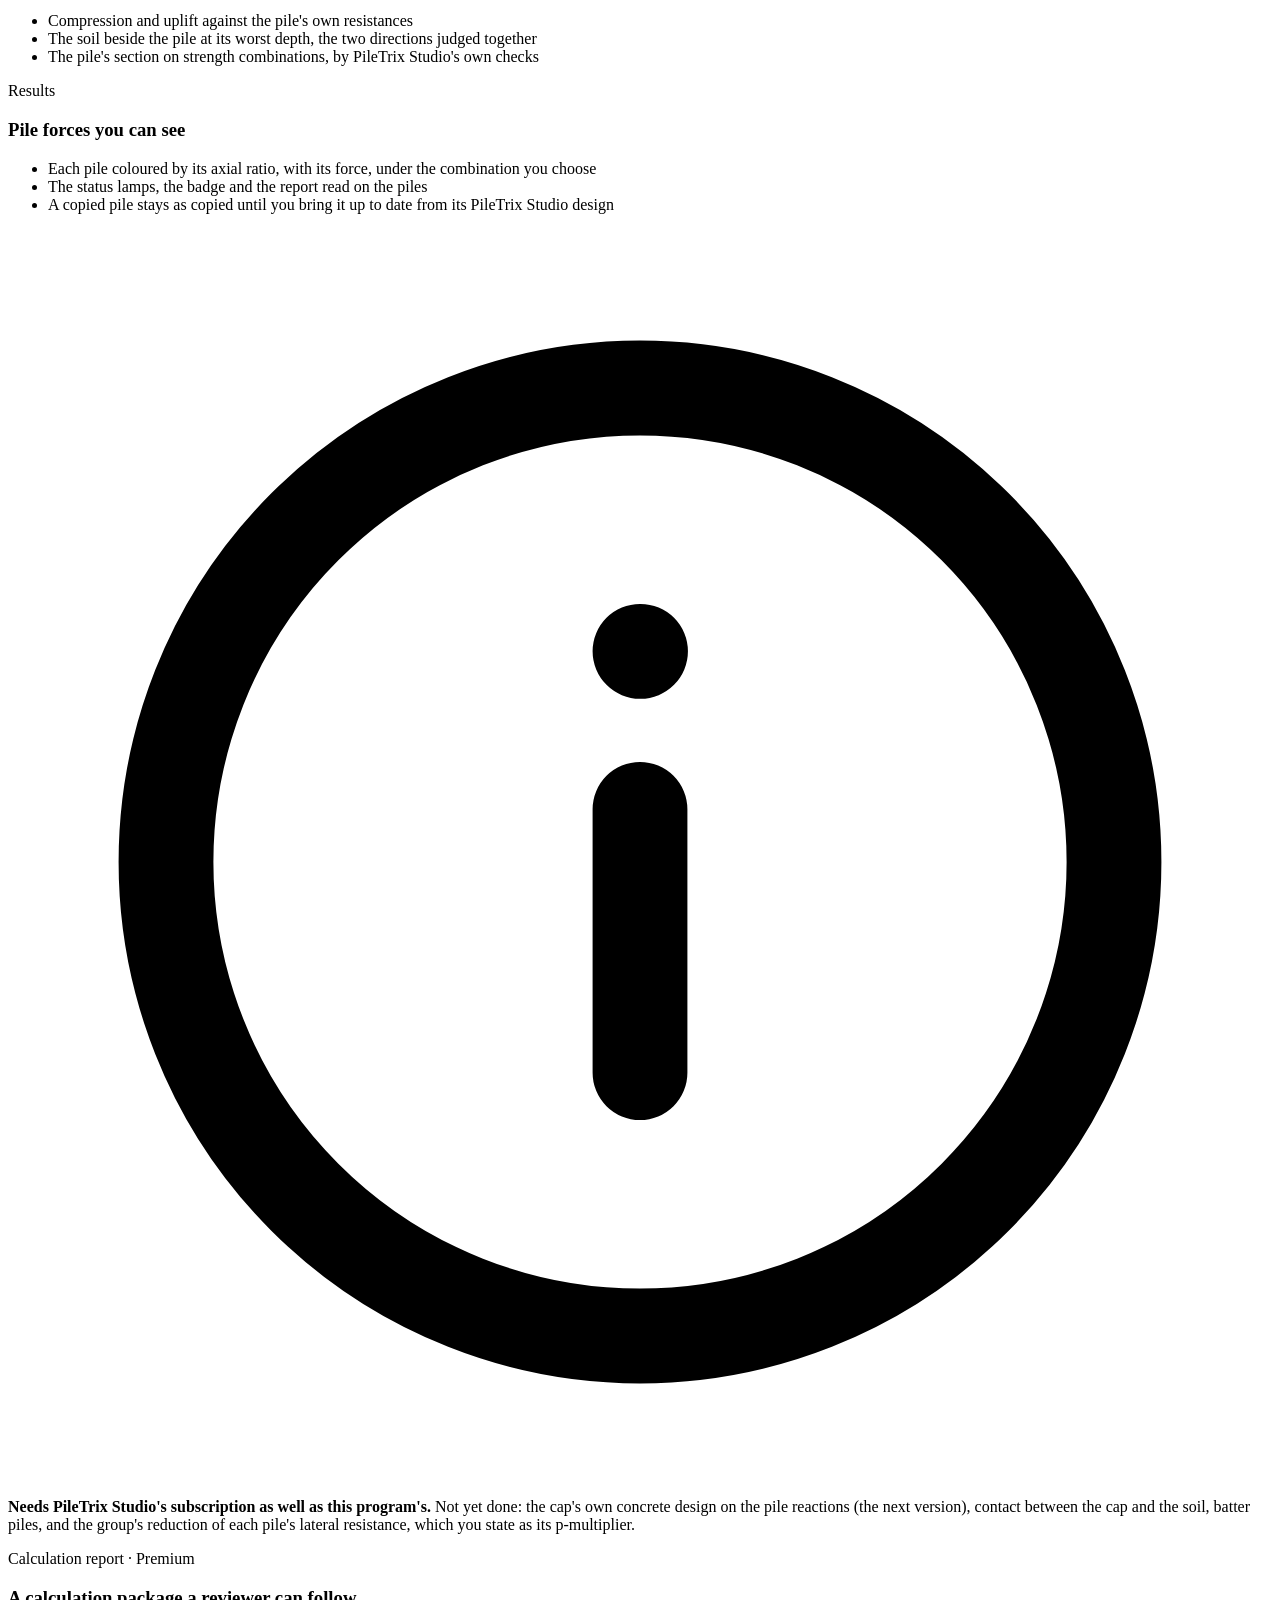
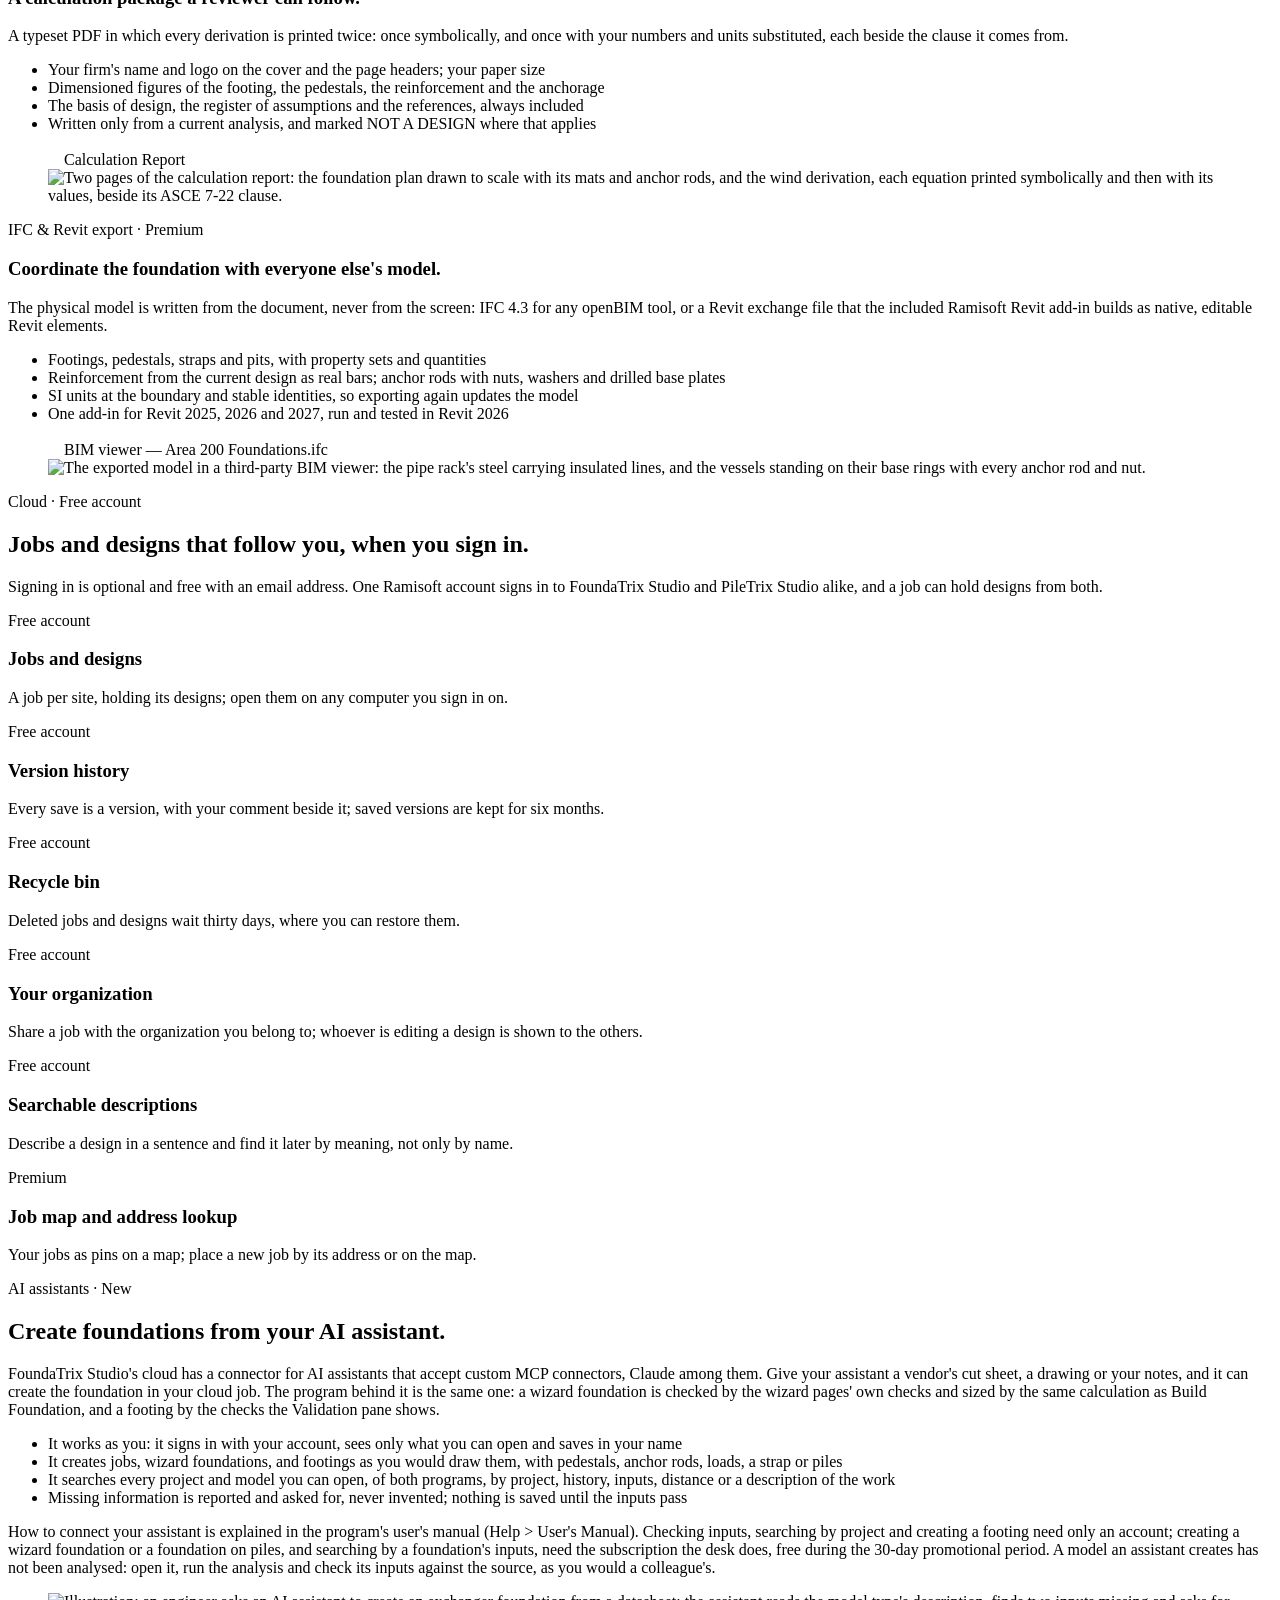
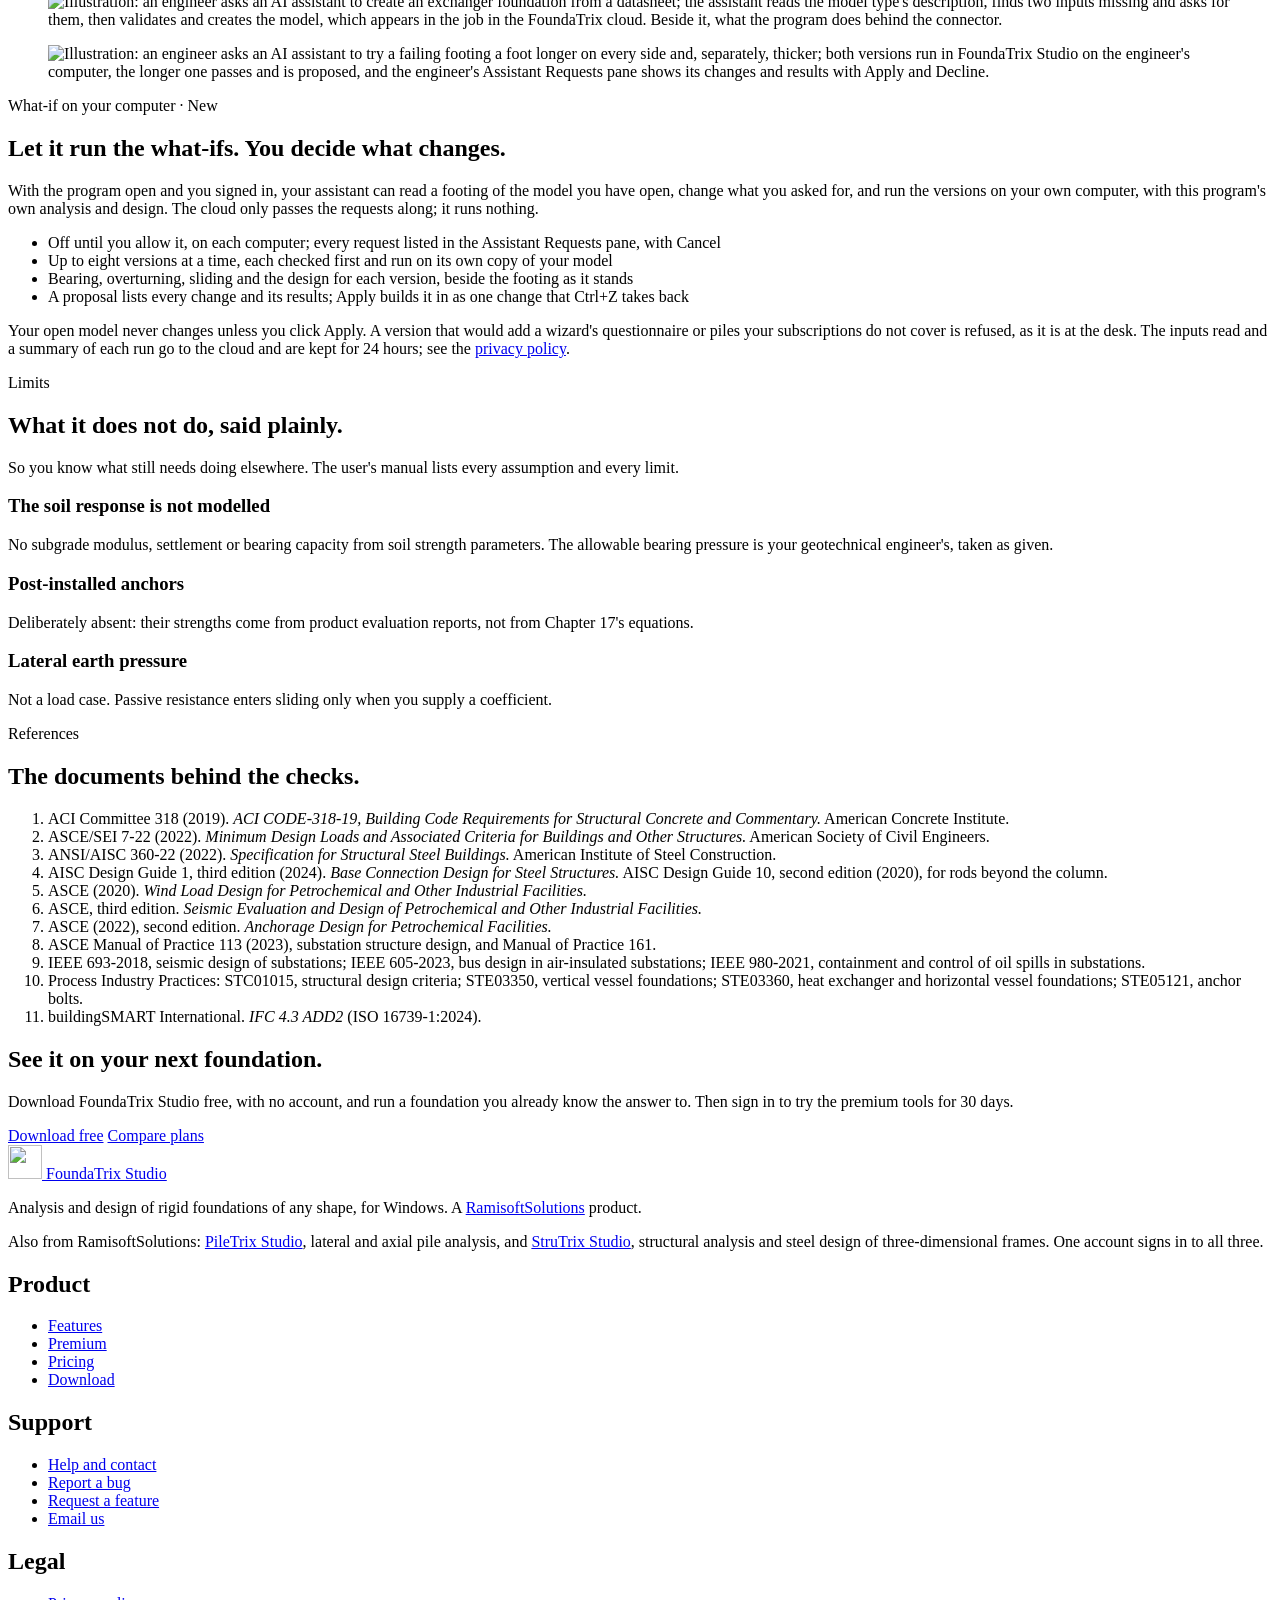
==== commit d6045854: "The footer links RamisoftSolutions to www.ramisoftsolutions.com and names all three programs Co-Auth" ====
--- a/src/features/index.html
+++ b/src/features/index.html
@@ -666,8 +666,8 @@
           <img class="brand__mark" src="/images/foundatrix-mark.svg" alt="" width="34" height="34" />
           <span class="brand__name">FoundaTrix <span>Studio</span></span>
         </a>
-        <p>Analysis and design of rigid foundations of any shape, for Windows. A RamisoftSolutions product.</p>
-        <p class="sibling">Also from RamisoftSolutions: <a href="https://www.piletrix.com/" target="_blank" rel="noopener">PileTrix Studio</a>, lateral pile and caisson analysis. One account signs in to both.</p>
+        <p>Analysis and design of rigid foundations of any shape, for Windows. A <a class="company-link" href="https://www.ramisoftsolutions.com/" target="_blank" rel="noopener">RamisoftSolutions</a> product.</p>
+        <p class="sibling">Also from RamisoftSolutions: <a href="https://www.piletrix.com/" target="_blank" rel="noopener">PileTrix Studio</a>, lateral and axial pile analysis, and <a href="https://www.strutrix.com/" target="_blank" rel="noopener">StruTrix Studio</a>, structural analysis and steel design of three-dimensional frames. One account signs in to all three.</p>
       </div>
       <div class="footer__col">
         <h2>Product</h2>
@@ -696,7 +696,7 @@
       </div>
     </div>
     <div class="footer__bottom">
-      <span>&copy; 2026 RamisoftSolutions &middot; Built and maintained in California, United States</span>
+      <span>&copy; 2026 <a class="company-link" href="https://www.ramisoftsolutions.com/" target="_blank" rel="noopener">RamisoftSolutions</a> &middot; Built and maintained in California, United States</span>
       <div class="footer__social">
         <a class="icon-btn" href="https://github.com/CoolRamin/FoundaTrix-site" target="_blank" rel="noopener" aria-label="FoundaTrix Studio on GitHub" title="GitHub">
           <svg viewBox="0 0 24 24" fill="currentColor" aria-hidden="true"><path d="M12 .3a12 12 0 0 0-3.8 23.4c.6.1.8-.3.8-.6v-2c-3.3.7-4-1.6-4-1.6-.6-1.4-1.4-1.8-1.4-1.8-1-.7.1-.7.1-.7 1.2.1 1.8 1.2 1.8 1.2 1.1 1.8 2.8 1.3 3.5 1 .1-.8.4-1.3.8-1.6-2.7-.3-5.5-1.3-5.5-5.9 0-1.3.5-2.4 1.2-3.2-.1-.3-.5-1.5.1-3.2 0 0 1-.3 3.3 1.2a11.5 11.5 0 0 1 6 0C17.3 4.7 18.3 5 18.3 5c.6 1.7.2 2.9.1 3.2.8.8 1.2 1.9 1.2 3.2 0 4.6-2.8 5.6-5.5 5.9.4.4.8 1.1.8 2.2v3.3c0 .3.2.7.8.6A12 12 0 0 0 12 .3"/></svg>
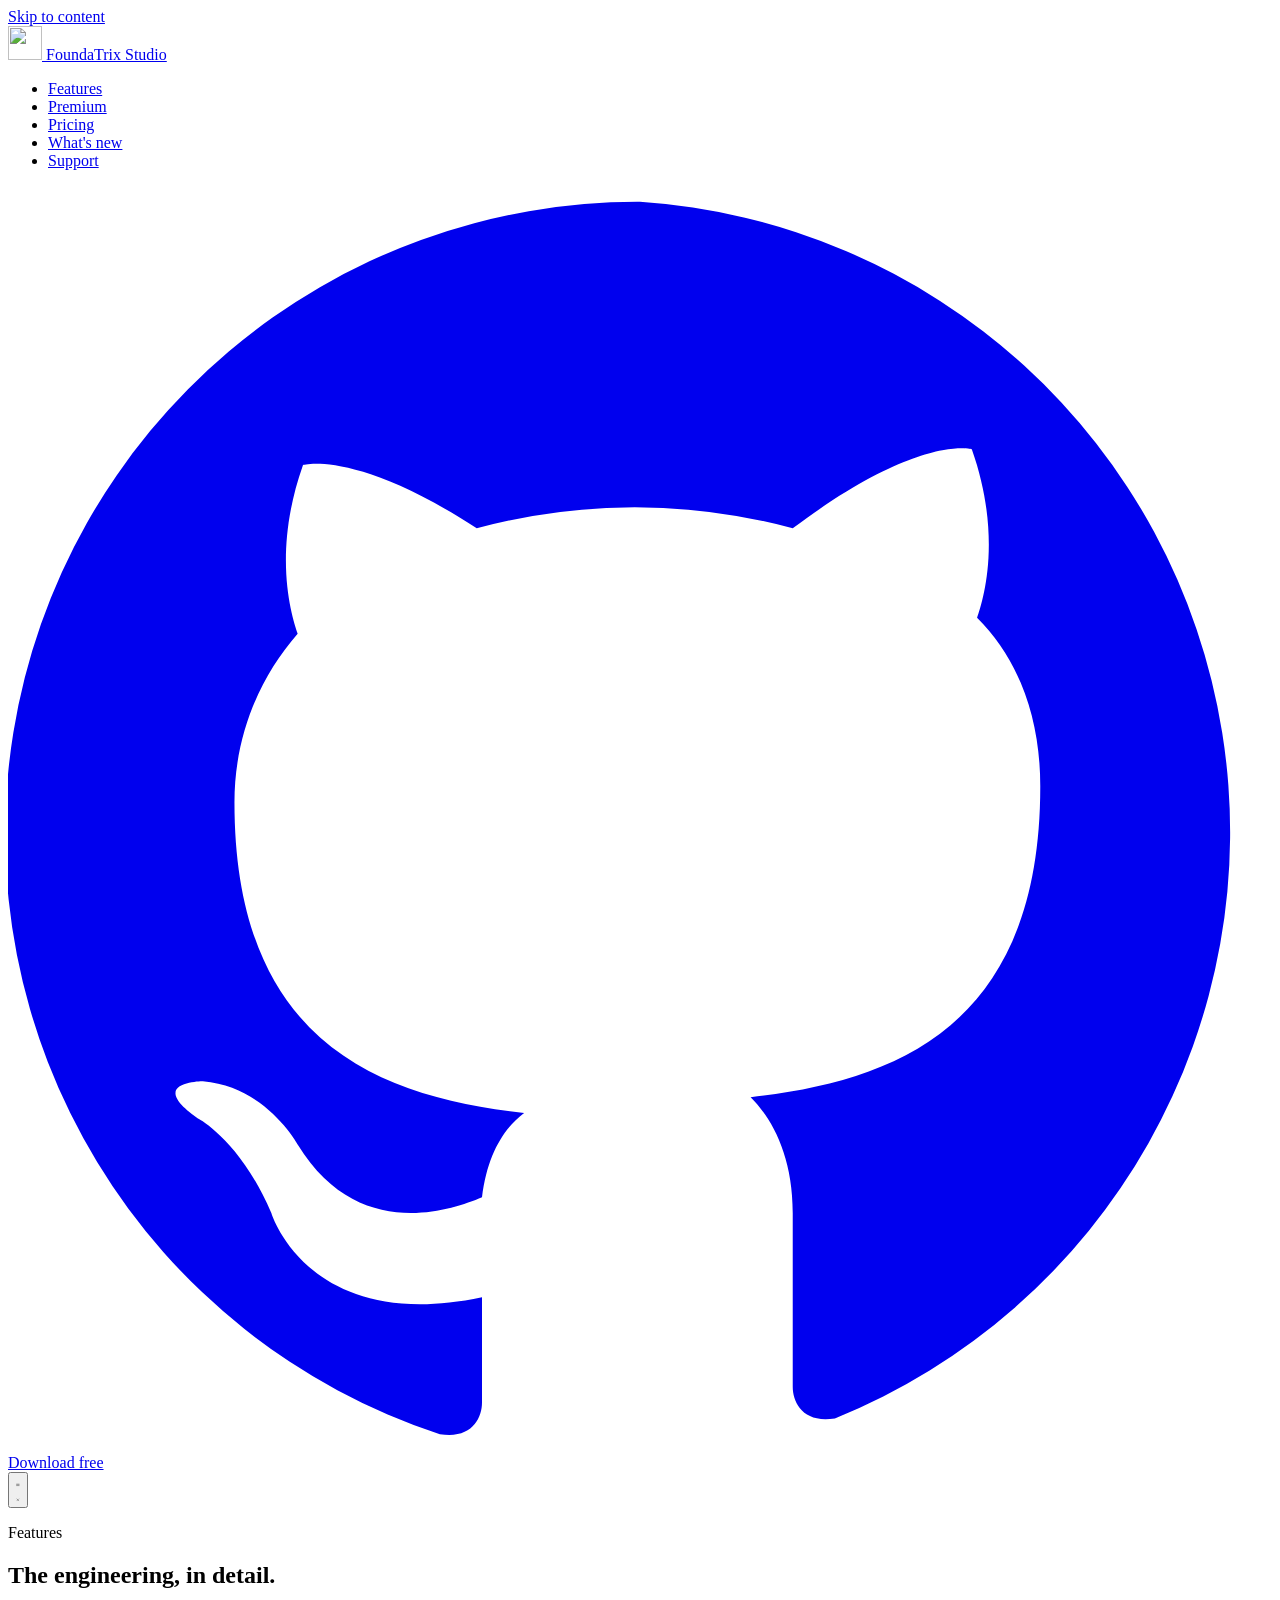
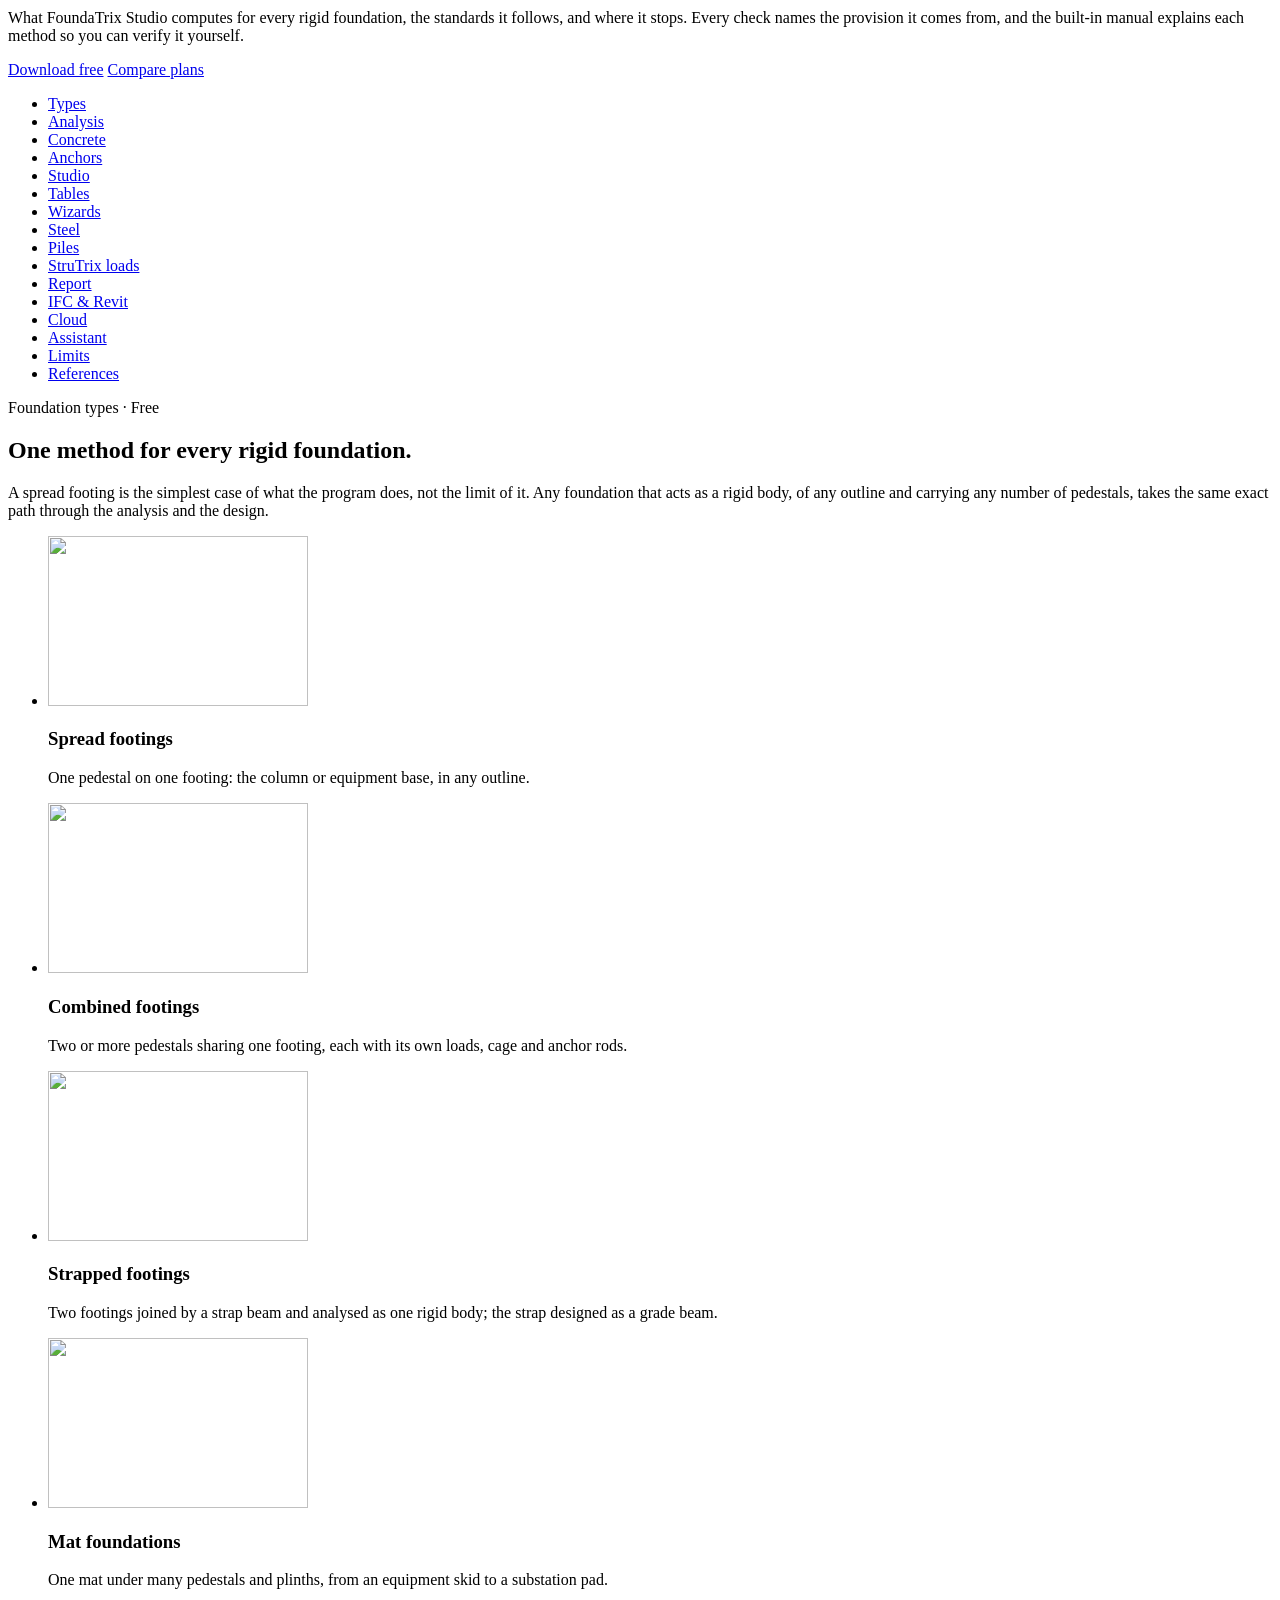
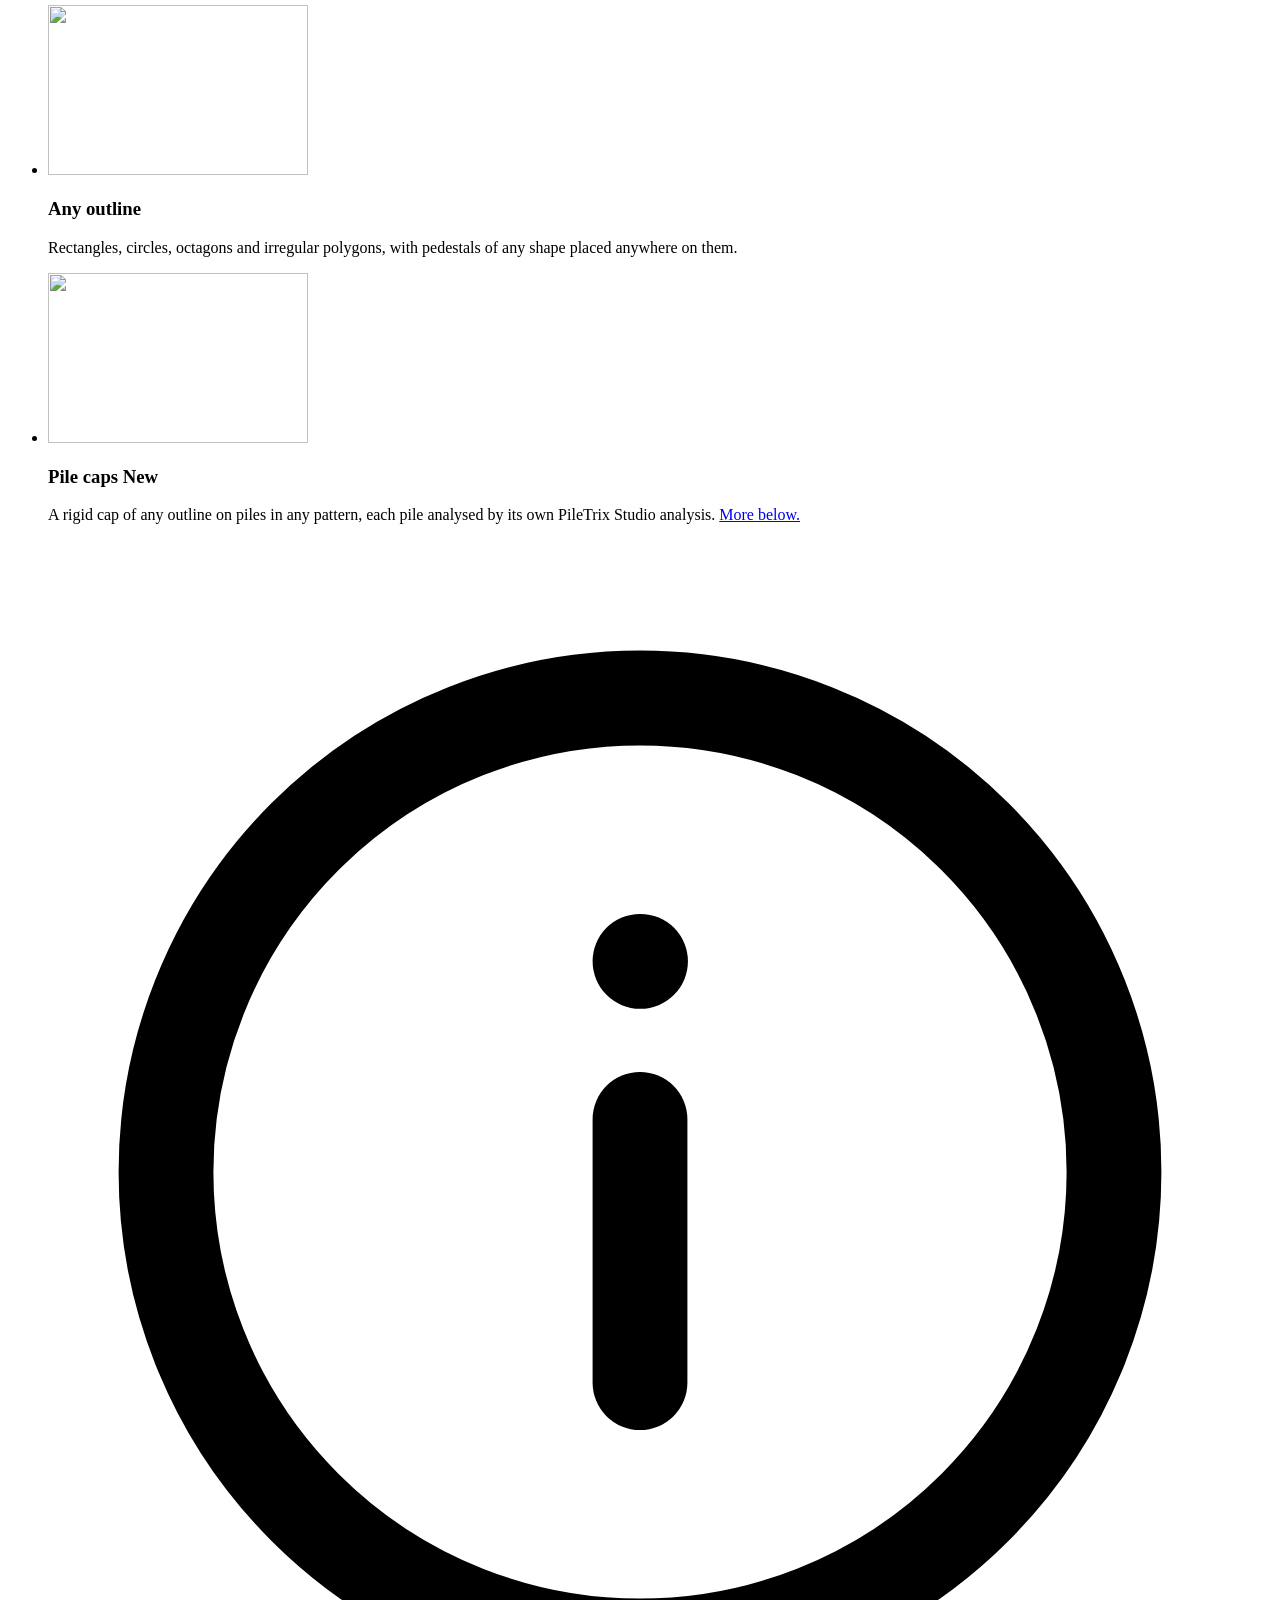
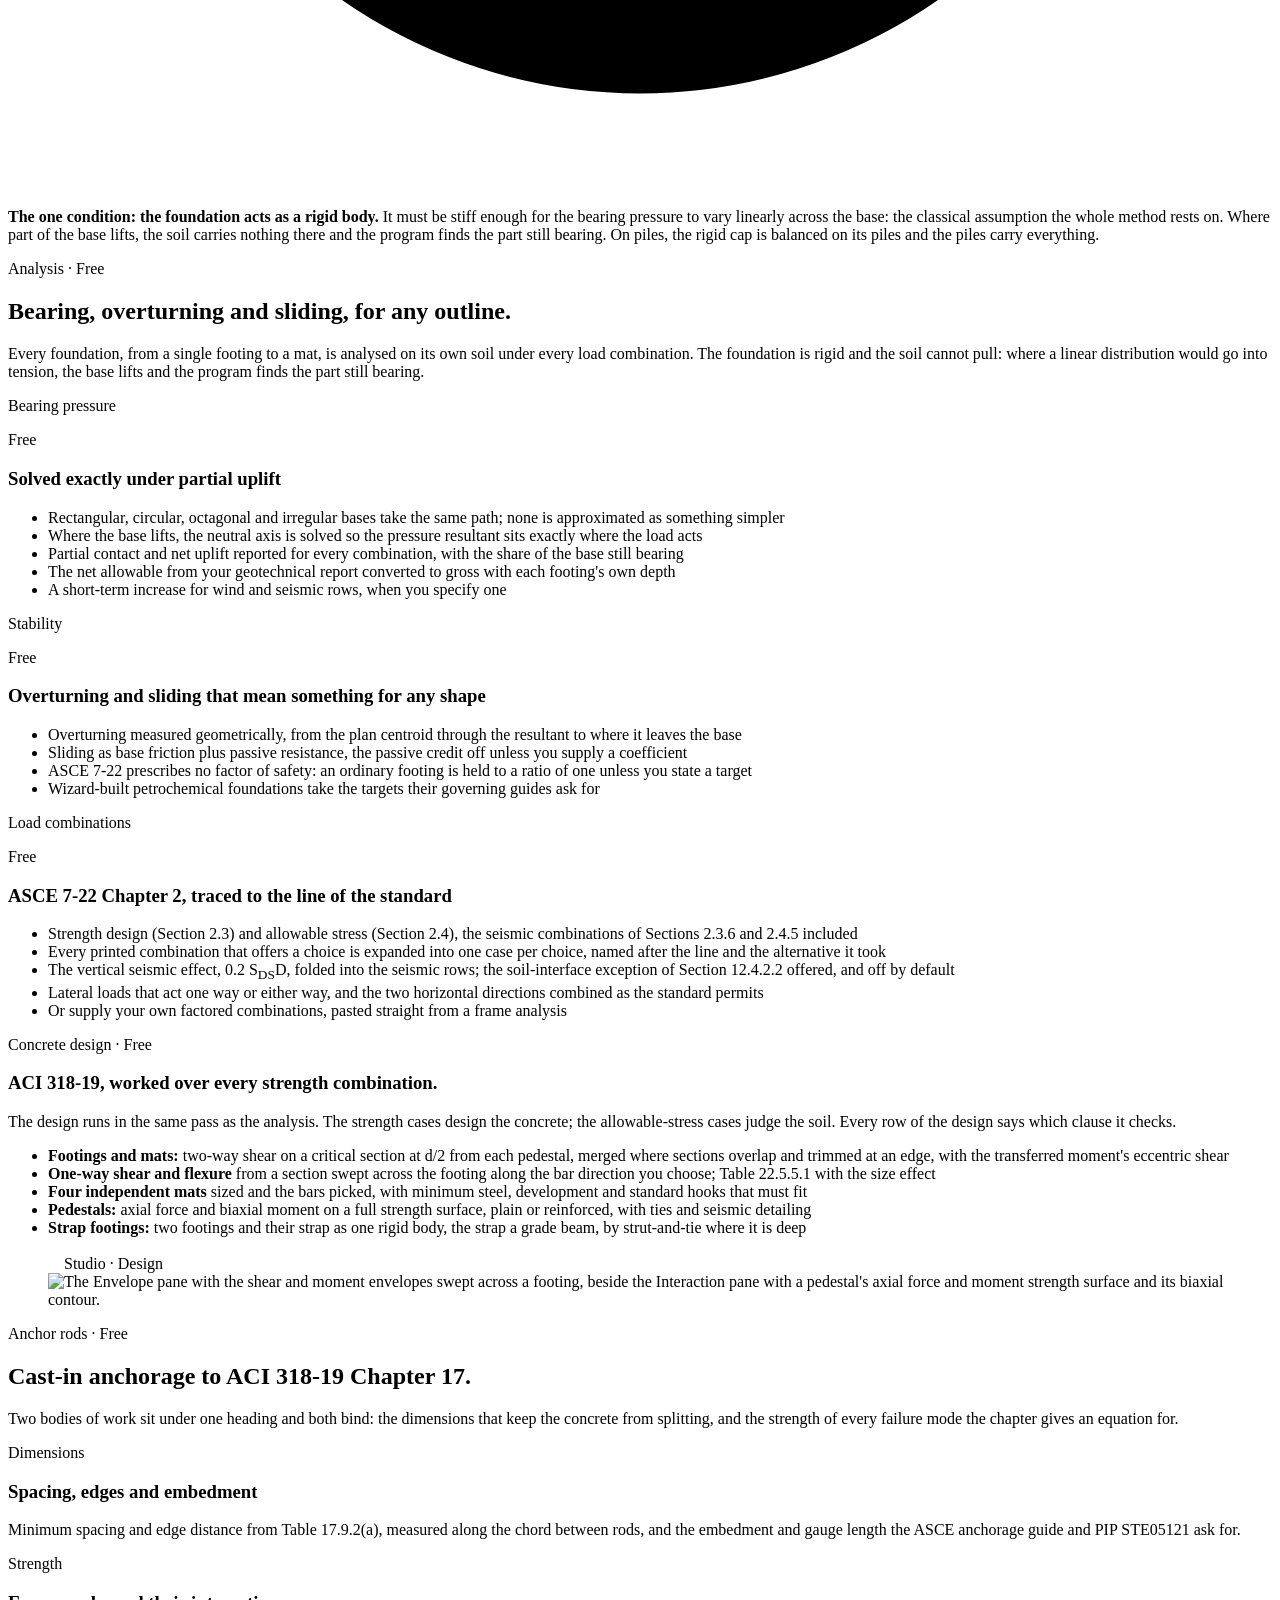
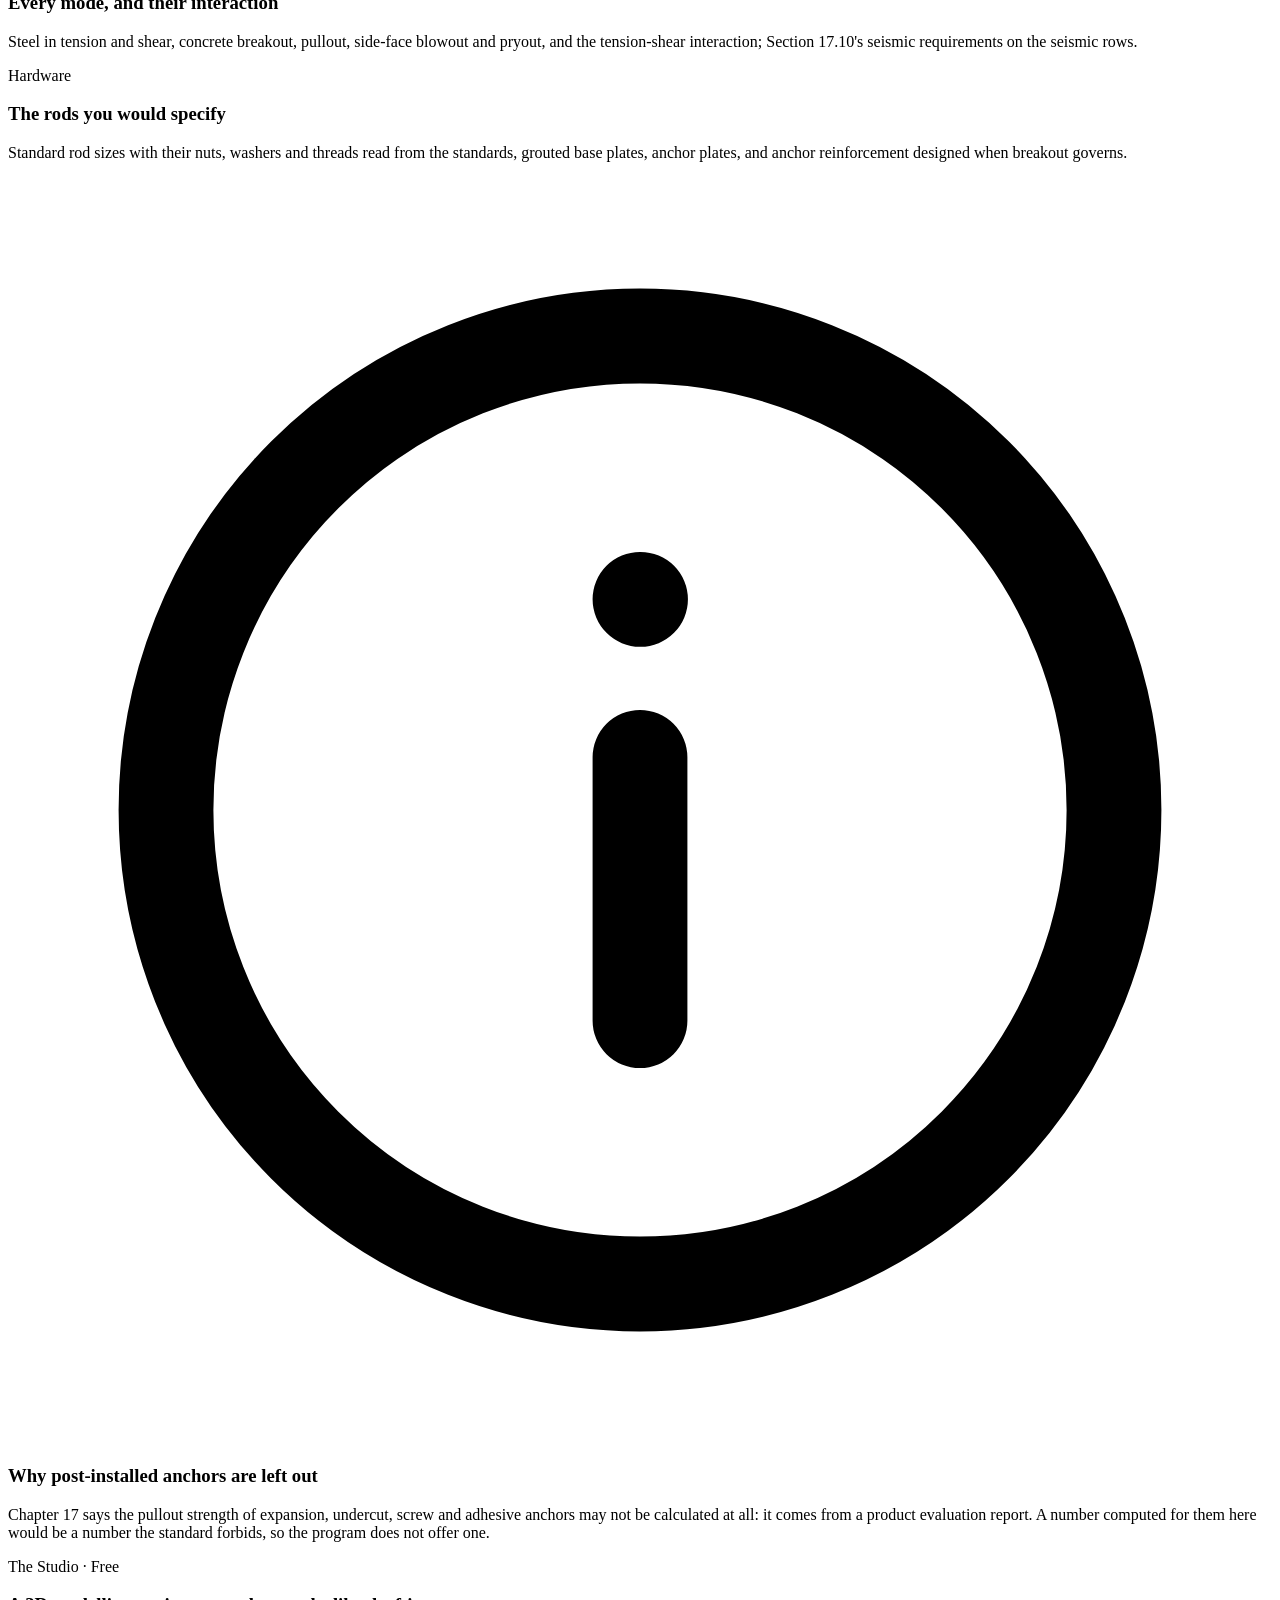
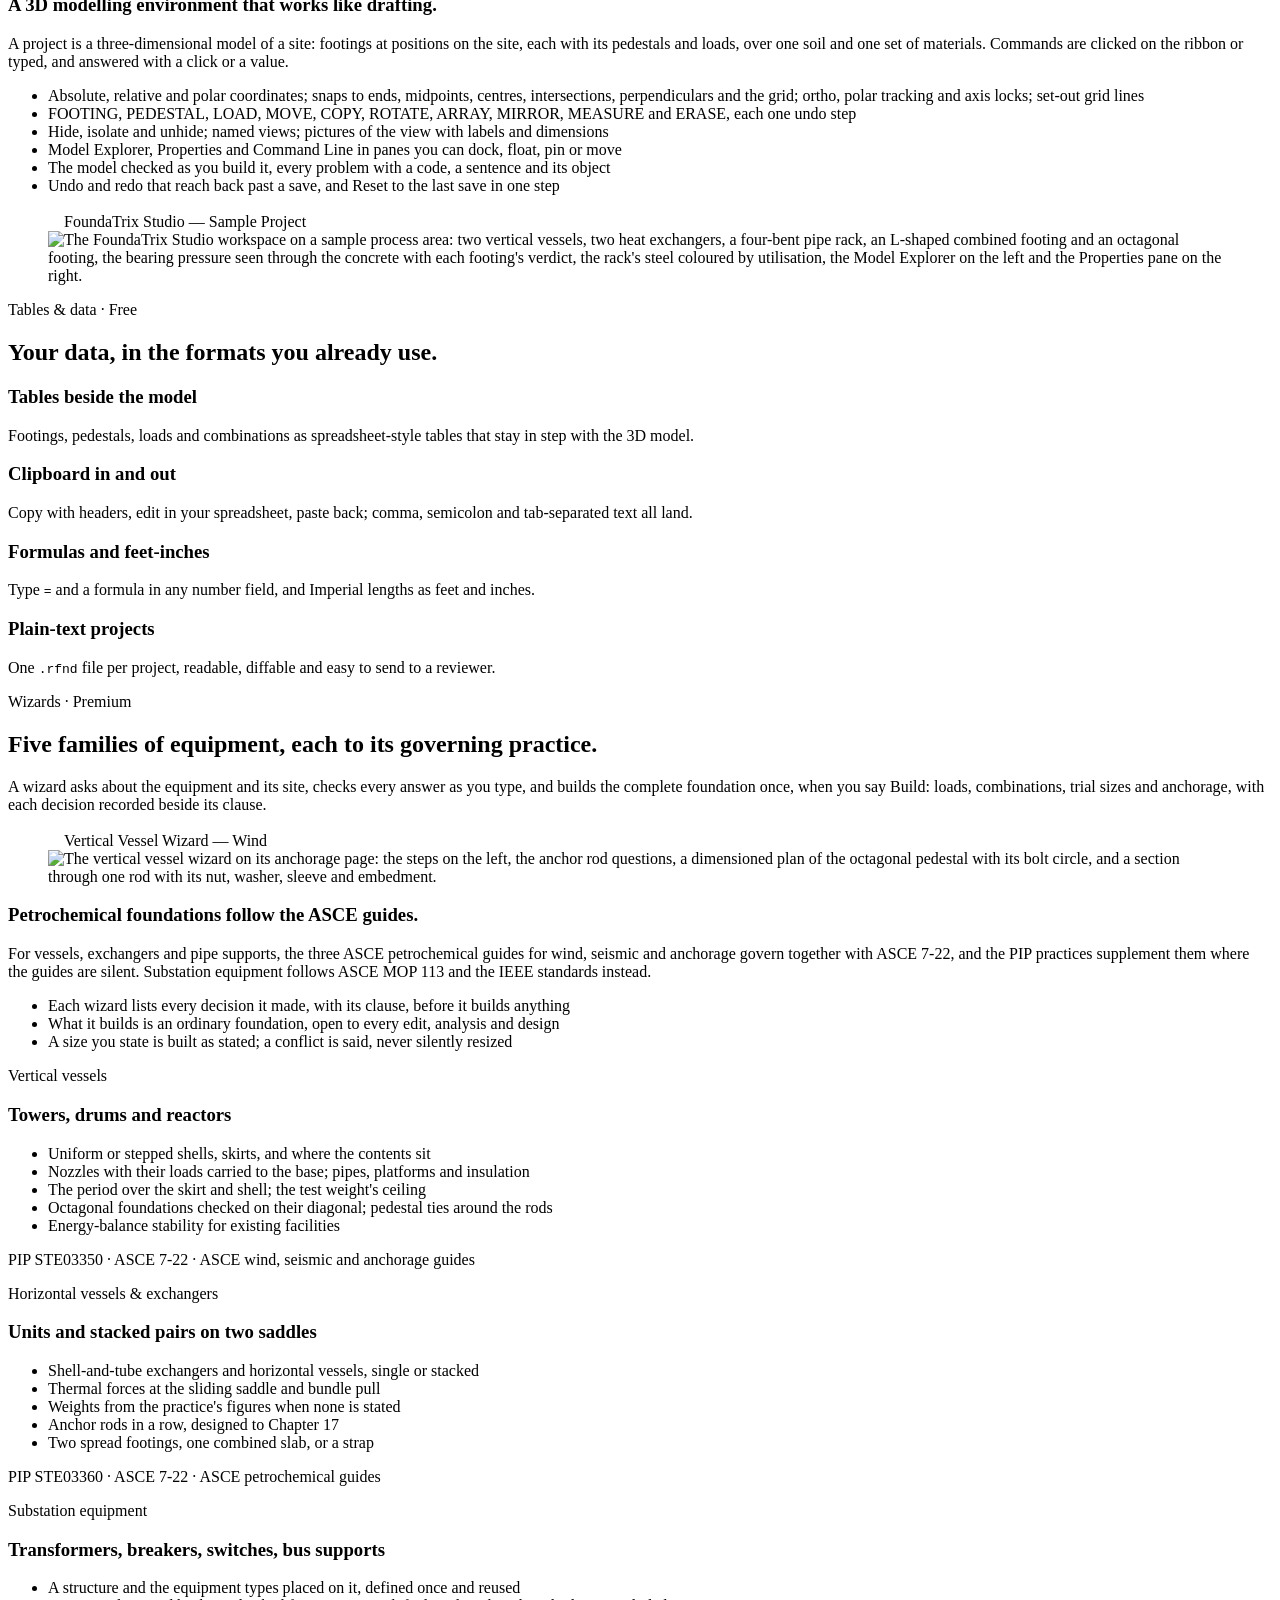
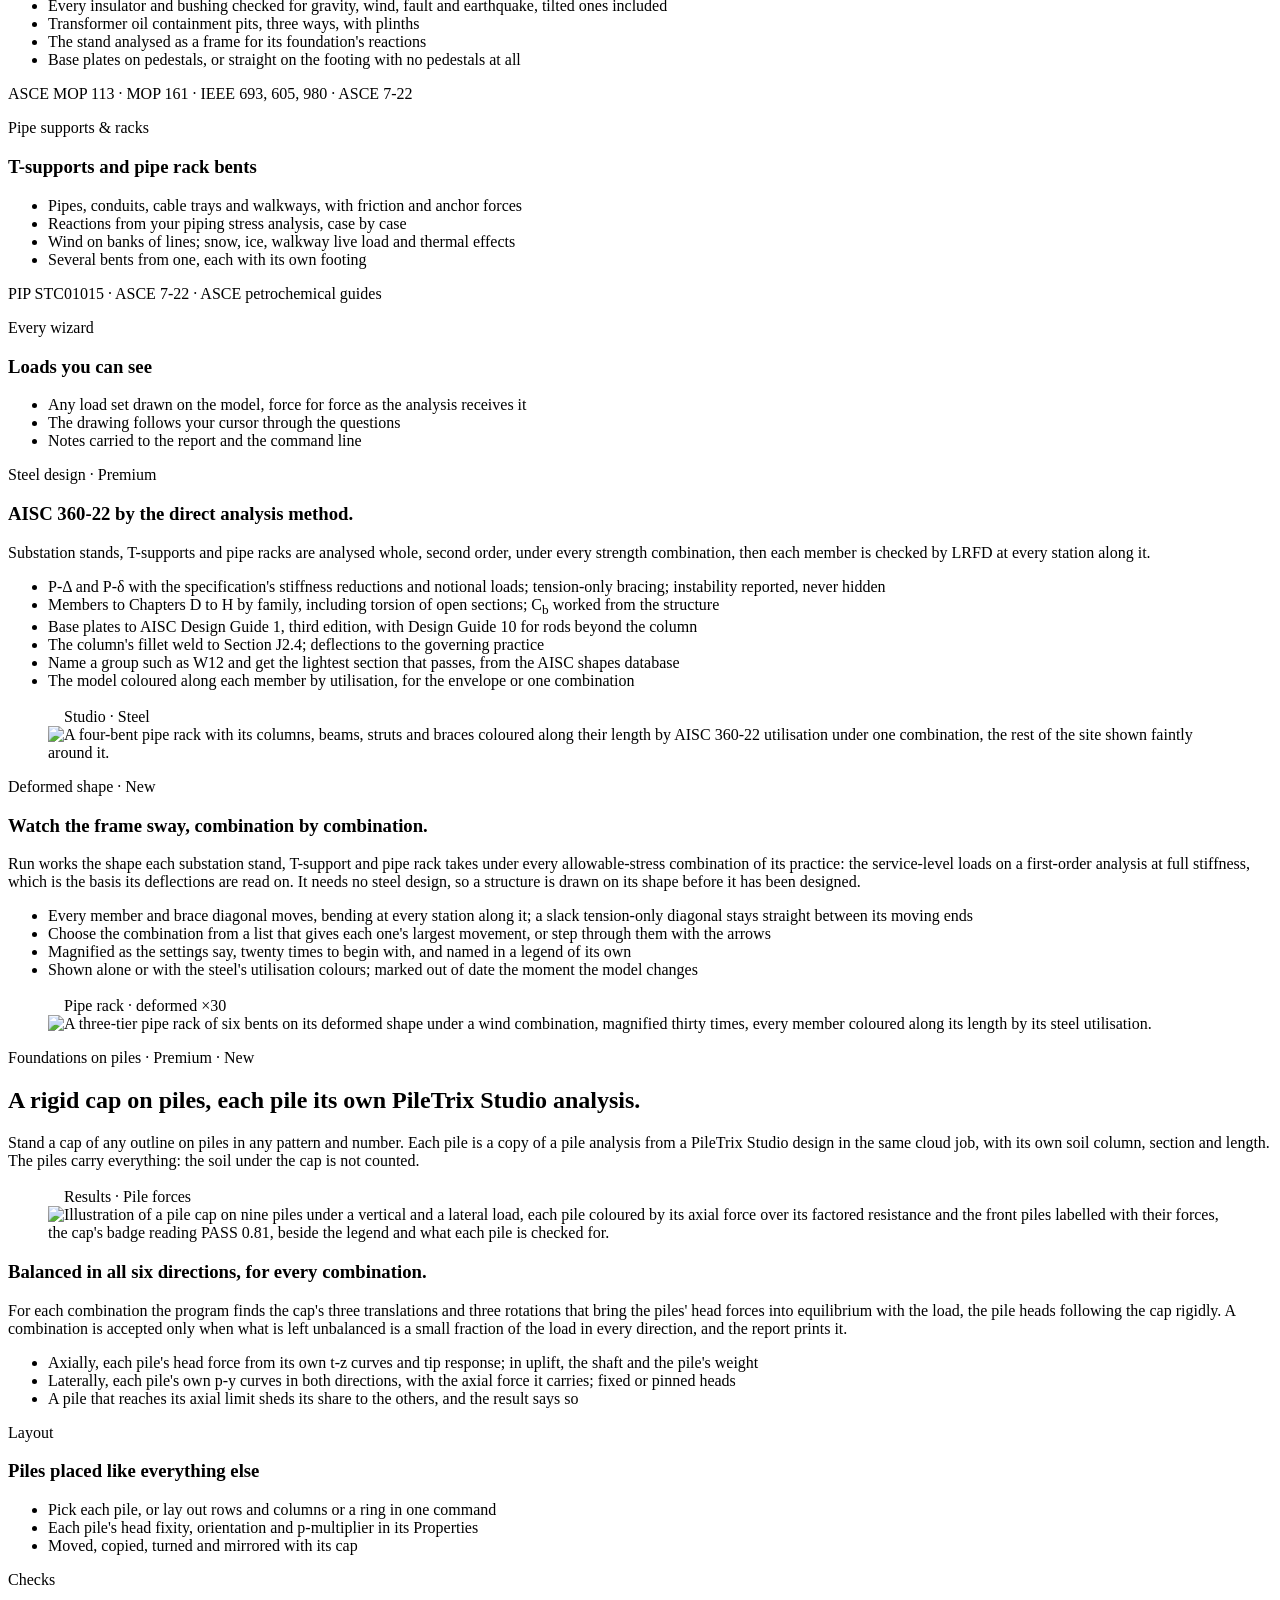
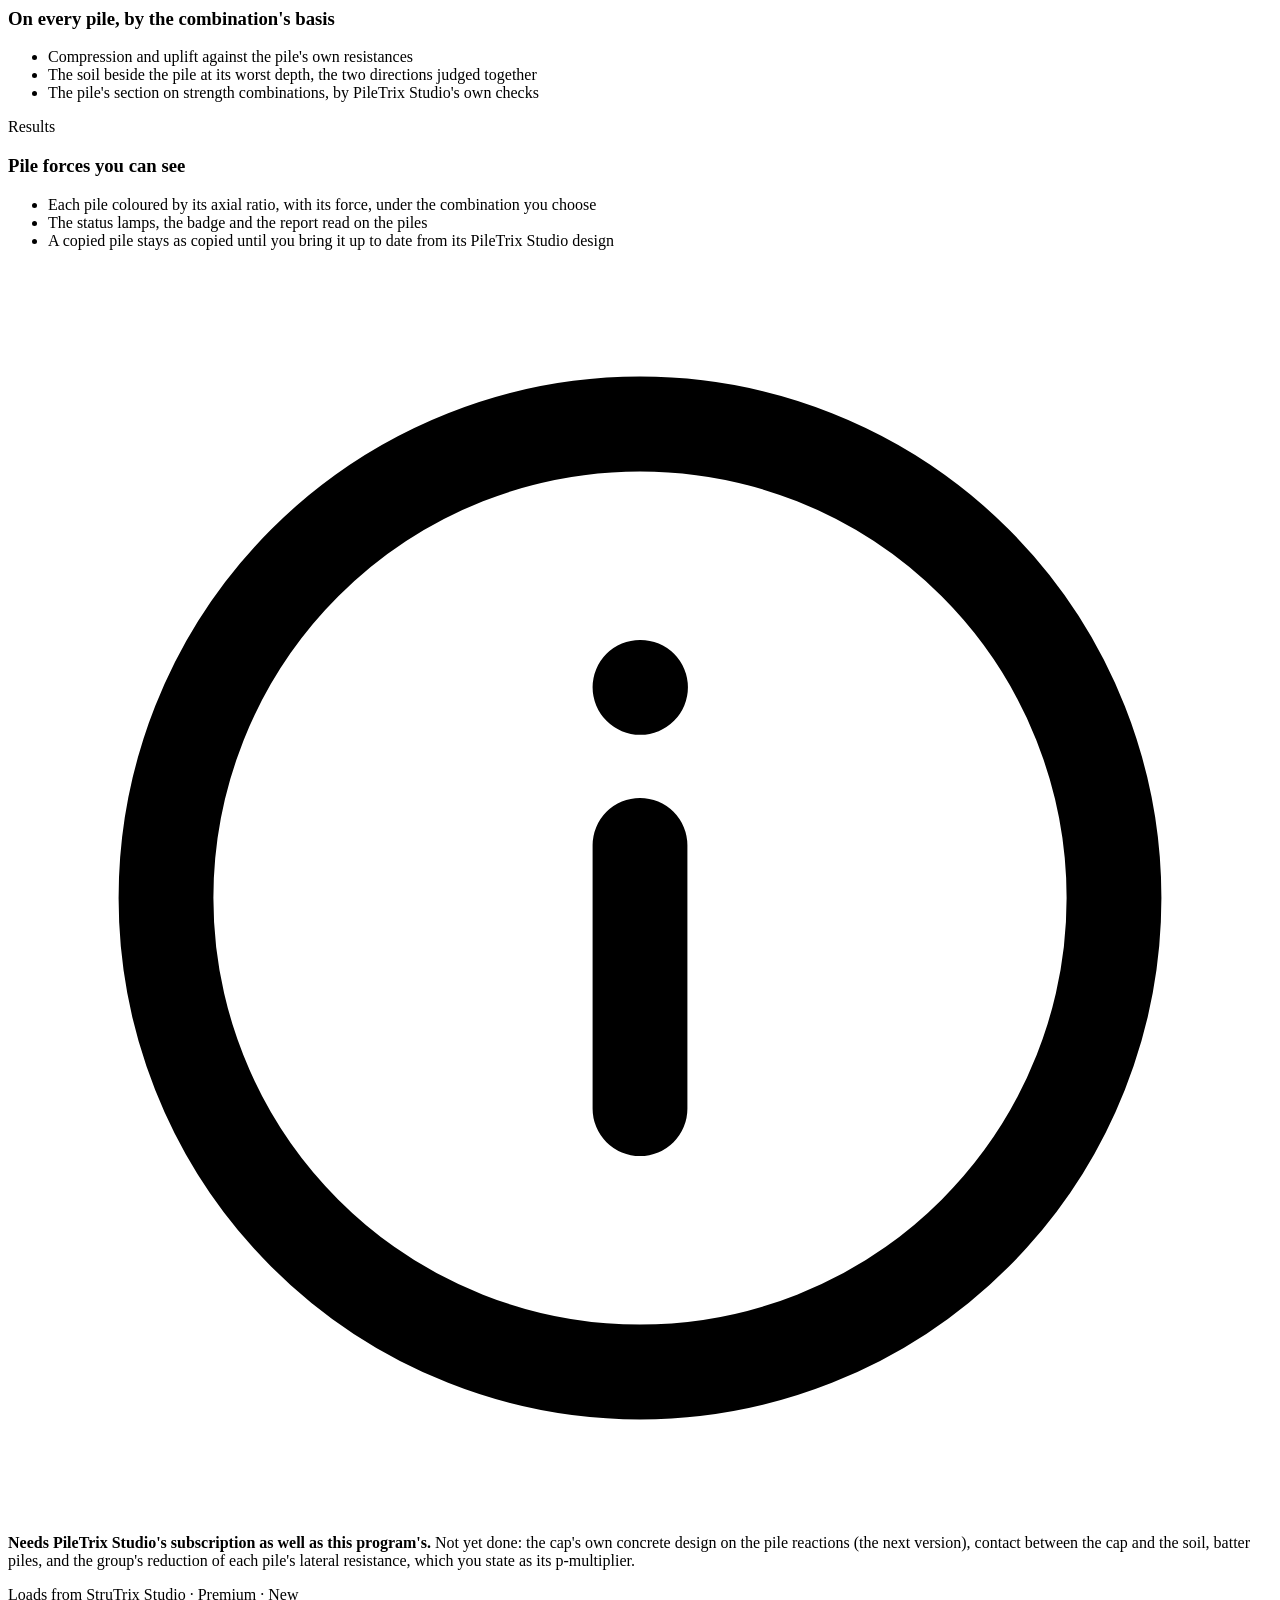
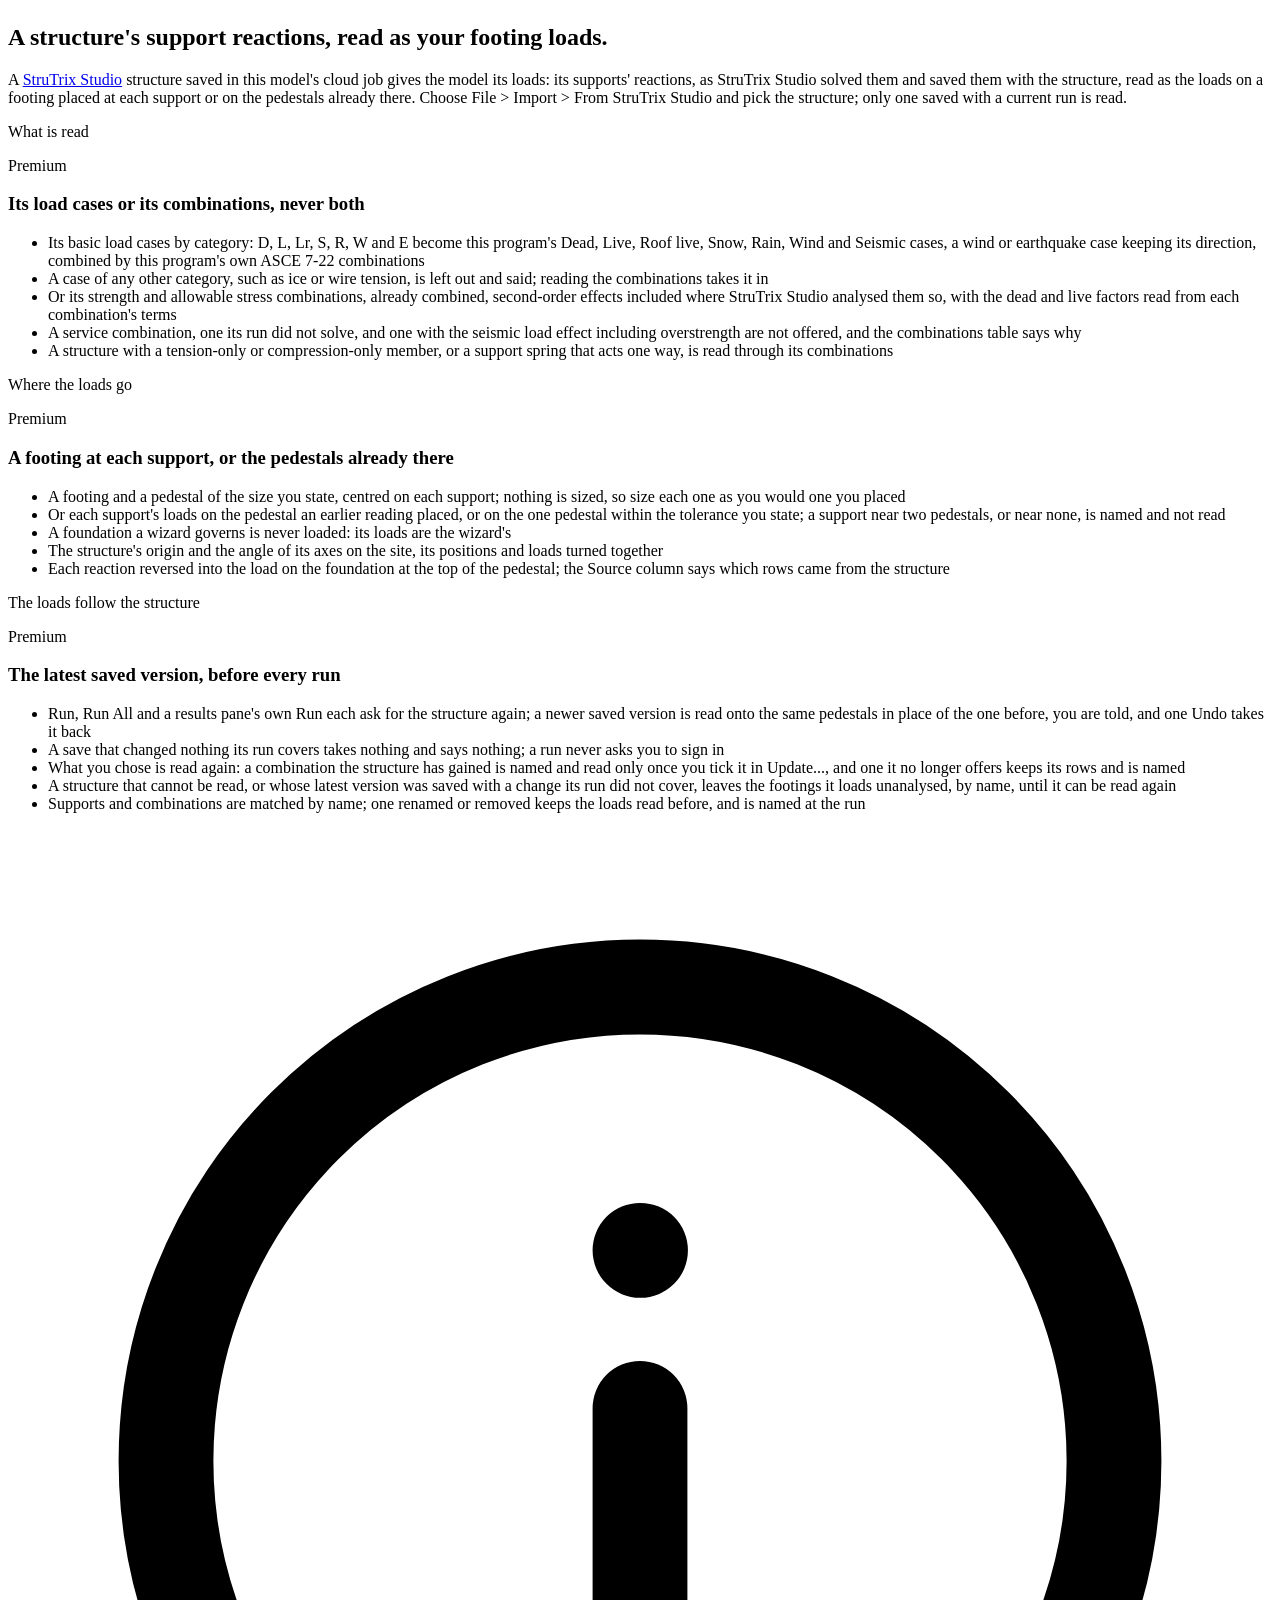
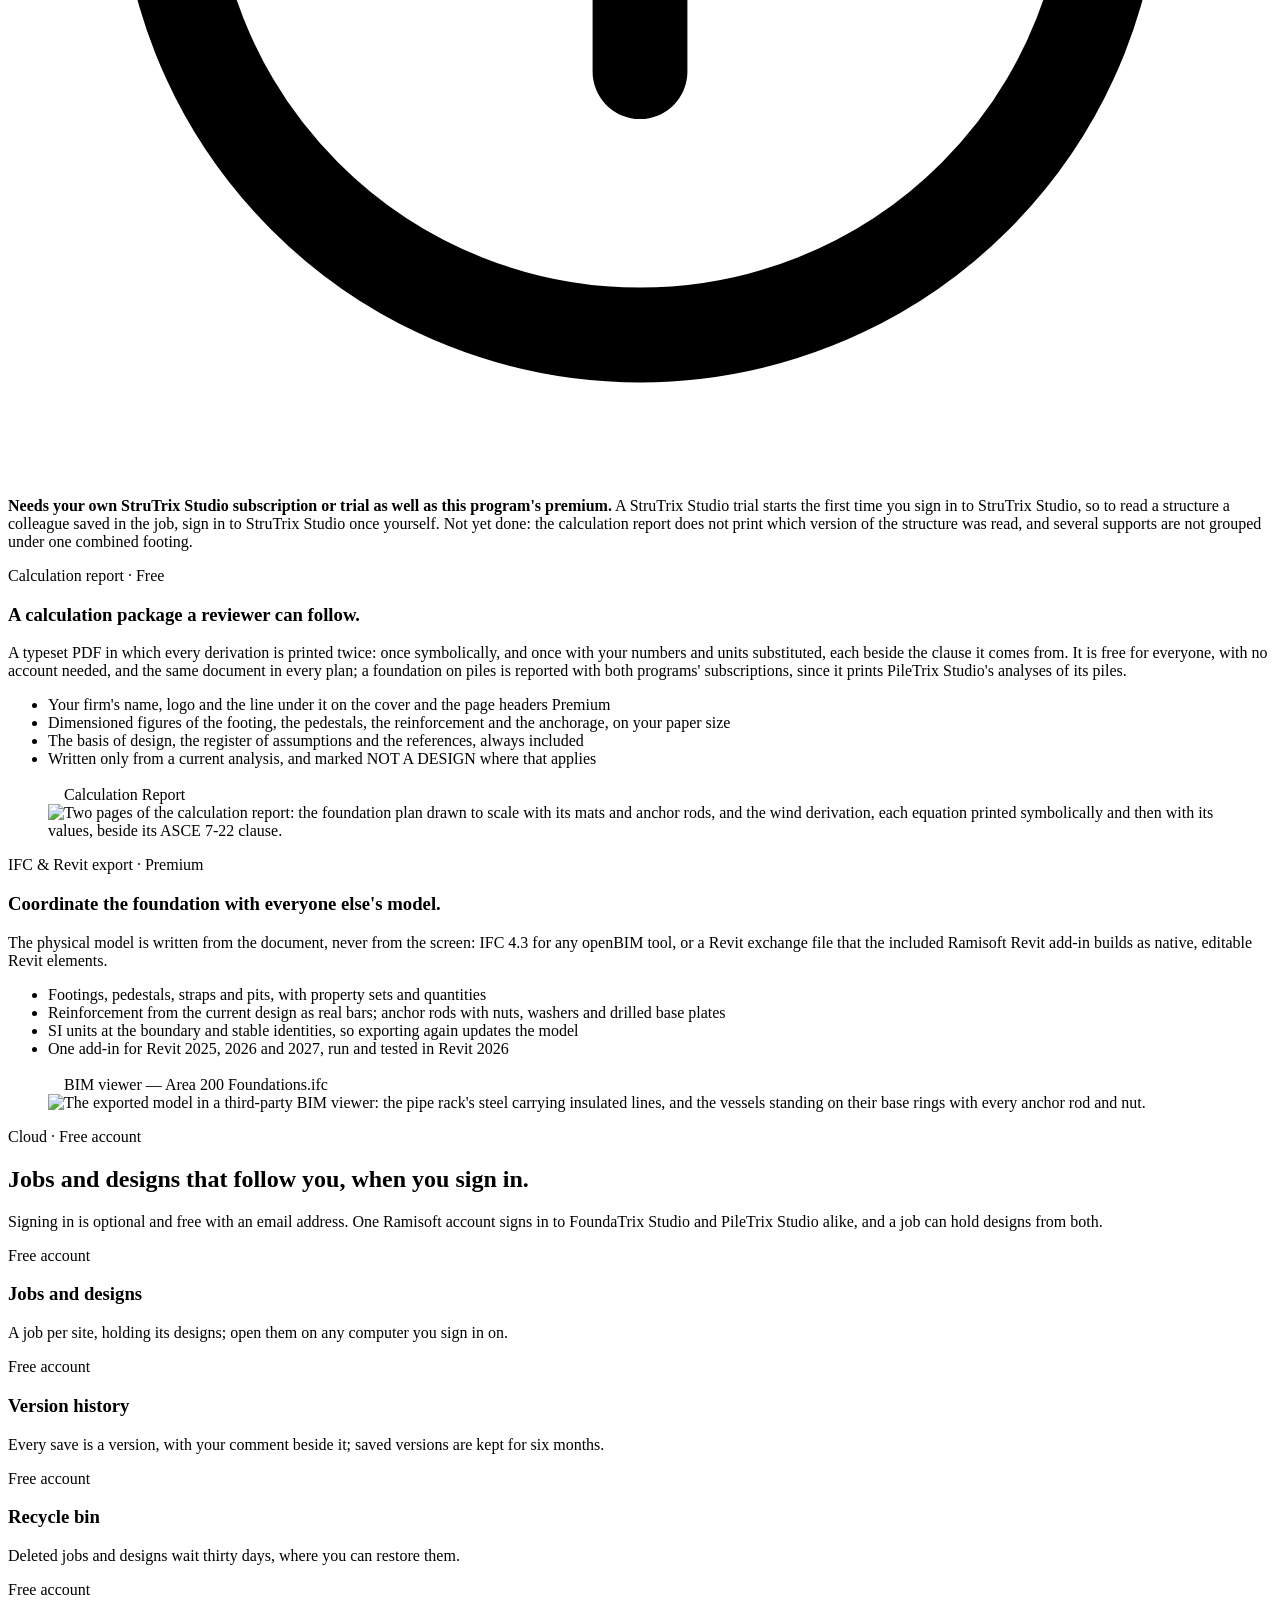
==== commit dc7beaf8: "FoundaTrix Studio 1.168 on the site: loads read from a StruTrix Studio structure, a What's new page," ====
--- a/src/features/index.html
+++ b/src/features/index.html
@@ -4,7 +4,7 @@
 <meta charset="utf-8" />
 <meta name="viewport" content="width=device-width, initial-scale=1" />
 <title>Features — FoundaTrix Studio</title>
-<meta name="description" content="What FoundaTrix Studio computes and the standards it follows, for spread, combined, strapped and mat foundations of any shape: bearing with partial uplift, overturning and sliding, ACI 318-19 design, wizards, AISC 360-22 steel design, calculation reports and IFC and Revit export." />
+<meta name="description" content="What FoundaTrix Studio computes and the standards it follows, for spread, combined, strapped and mat foundations of any shape: bearing with partial uplift, overturning and sliding, ACI 318-19 design, wizards, AISC 360-22 steel design, loads from StruTrix Studio, calculation reports and IFC and Revit export. Free, with no limit on model size." />
 <meta name="color-scheme" content="light dark" />
 <meta name="theme-color" content="#0a0f1c" />
 <meta property="og:type" content="website" />
@@ -33,6 +33,7 @@
           <li><a href="/features/" aria-current="page">Features</a></li>
           <li><a href="/#premium">Premium</a></li>
           <li><a href="/pricing/">Pricing</a></li>
+          <li><a href="/whats-new/">What's new</a></li>
           <li><a href="/support/">Support</a></li>
         </ul>
       </nav>
@@ -76,6 +77,7 @@
         <li><a href="#wizards">Wizards</a></li>
         <li><a href="#steel">Steel</a></li>
         <li><a href="#piles">Piles</a></li>
+        <li><a href="#structure-link">StruTrix loads</a></li>
         <li><a href="#report">Report</a></li>
         <li><a href="#bim">IFC &amp; Revit</a></li>
         <li><a href="#cloud">Cloud</a></li>
@@ -253,7 +255,7 @@
             <li>Hide, isolate and unhide; named views; pictures of the view with labels and dimensions</li>
             <li>Model Explorer, Properties and Command Line in panes you can dock, float, pin or move</li>
             <li>The model checked as you build it, every problem with a code, a sentence and its object</li>
-            <li>Unlimited undo that survives a save, and Reset to the last save in one step</li>
+            <li>Undo and redo that reach back past a save, and Reset to the last save in one step</li>
           </ul>
         </div>
         <figure class="shot">
@@ -488,17 +490,67 @@
     </div>
   </section>
 
+  <!-- ===================== Loads from StruTrix Studio ===================== -->
+  <section id="structure-link" aria-labelledby="structure-link-title">
+    <div class="container">
+      <div class="section-head reveal">
+        <p class="eyebrow eyebrow--premium">Loads from StruTrix Studio &middot; Premium &middot; New</p>
+        <h2 id="structure-link-title">A structure's support reactions, read as your footing loads.</h2>
+        <p>A <a href="https://www.strutrix.com/" target="_blank" rel="noopener">StruTrix Studio</a> structure saved in this model's cloud job gives the model its loads: its supports' reactions, as StruTrix Studio solved them and saved them with the structure, read as the loads on a footing placed at each support or on the pedestals already there. Choose File &gt; Import &gt; From StruTrix Studio and pick the structure; only one saved with a current run is read.</p>
+      </div>
+      <div class="spec-grid">
+        <div class="spec-card reveal">
+          <div class="spec-card__head"><p class="card__kicker">What is read</p><span class="badge badge--premium">Premium</span></div>
+          <h3>Its load cases or its combinations, never both</h3>
+          <ul class="check-list check-list--premium">
+            <li>Its basic load cases by category: D, L, Lr, S, R, W and E become this program's Dead, Live, Roof live, Snow, Rain, Wind and Seismic cases, a wind or earthquake case keeping its direction, combined by this program's own ASCE 7-22 combinations</li>
+            <li>A case of any other category, such as ice or wire tension, is left out and said; reading the combinations takes it in</li>
+            <li>Or its strength and allowable stress combinations, already combined, second-order effects included where StruTrix Studio analysed them so, with the dead and live factors read from each combination's terms</li>
+            <li>A service combination, one its run did not solve, and one with the seismic load effect including overstrength are not offered, and the combinations table says why</li>
+            <li>A structure with a tension-only or compression-only member, or a support spring that acts one way, is read through its combinations</li>
+          </ul>
+        </div>
+        <div class="spec-card reveal">
+          <div class="spec-card__head"><p class="card__kicker">Where the loads go</p><span class="badge badge--premium">Premium</span></div>
+          <h3>A footing at each support, or the pedestals already there</h3>
+          <ul class="check-list check-list--premium">
+            <li>A footing and a pedestal of the size you state, centred on each support; nothing is sized, so size each one as you would one you placed</li>
+            <li>Or each support's loads on the pedestal an earlier reading placed, or on the one pedestal within the tolerance you state; a support near two pedestals, or near none, is named and not read</li>
+            <li>A foundation a wizard governs is never loaded: its loads are the wizard's</li>
+            <li>The structure's origin and the angle of its axes on the site, its positions and loads turned together</li>
+            <li>Each reaction reversed into the load on the foundation at the top of the pedestal; the Source column says which rows came from the structure</li>
+          </ul>
+        </div>
+        <div class="spec-card spec-card--wide reveal">
+          <div class="spec-card__head"><p class="card__kicker">The loads follow the structure</p><span class="badge badge--premium">Premium</span></div>
+          <h3>The latest saved version, before every run</h3>
+          <ul class="check-list check-list--premium">
+            <li>Run, Run All and a results pane's own Run each ask for the structure again; a newer saved version is read onto the same pedestals in place of the one before, you are told, and one Undo takes it back</li>
+            <li>A save that changed nothing its run covers takes nothing and says nothing; a run never asks you to sign in</li>
+            <li>What you chose is read again: a combination the structure has gained is named and read only once you tick it in Update..., and one it no longer offers keeps its rows and is named</li>
+            <li>A structure that cannot be read, or whose latest version was saved with a change its run did not cover, leaves the footings it loads unanalysed, by name, until it can be read again</li>
+            <li>Supports and combinations are matched by name; one renamed or removed keeps the loads read before, and is named at the run</li>
+          </ul>
+        </div>
+      </div>
+      <p class="types-note reveal">
+        <svg viewBox="0 0 24 24" fill="none" stroke="currentColor" stroke-width="1.8" stroke-linecap="round" stroke-linejoin="round" aria-hidden="true"><circle cx="12" cy="12" r="9"/><path d="M12 11v5M12 8h.01"/></svg>
+        <span><strong>Needs your own StruTrix Studio subscription or trial as well as this program's premium.</strong> A StruTrix Studio trial starts the first time you sign in to StruTrix Studio, so to read a structure a colleague saved in the job, sign in to StruTrix Studio once yourself. Not yet done: the calculation report does not print which version of the structure was read, and several supports are not grouped under one combined footing.</span>
+      </p>
+    </div>
+  </section>
+
   <!-- ===================== Report ===================== -->
   <section id="report" class="alt-band" aria-labelledby="report-title">
     <div class="container">
       <div class="feature-row feature-row--flip reveal">
         <div class="feature-row__text">
-          <p class="eyebrow eyebrow--premium">Calculation report &middot; Premium</p>
+          <p class="eyebrow">Calculation report &middot; Free</p>
           <h3 id="report-title">A calculation package a reviewer can follow.</h3>
-          <p>A typeset PDF in which every derivation is printed twice: once symbolically, and once with your numbers and units substituted, each beside the clause it comes from.</p>
-          <ul class="check-list check-list--premium">
-            <li>Your firm's name and logo on the cover and the page headers; your paper size</li>
-            <li>Dimensioned figures of the footing, the pedestals, the reinforcement and the anchorage</li>
+          <p>A typeset PDF in which every derivation is printed twice: once symbolically, and once with your numbers and units substituted, each beside the clause it comes from. It is free for everyone, with no account needed, and the same document in every plan; a foundation on piles is reported with both programs' subscriptions, since it prints PileTrix Studio's analyses of its piles.</p>
+          <ul class="check-list">
+            <li>Your firm's name, logo and the line under it on the cover and the page headers <span class="badge badge--premium">Premium</span></li>
+            <li>Dimensioned figures of the footing, the pedestals, the reinforcement and the anchorage, on your paper size</li>
             <li>The basis of design, the register of assumptions and the references, always included</li>
             <li>Written only from a current analysis, and marked NOT A DESIGN where that applies</li>
           </ul>
@@ -675,6 +727,7 @@
           <li><a href="/features/">Features</a></li>
           <li><a href="/#premium">Premium</a></li>
           <li><a href="/pricing/">Pricing</a></li>
+          <li><a href="/whats-new/">What's new</a></li>
           <li><a href="/#download">Download</a></li>
         </ul>
       </div>
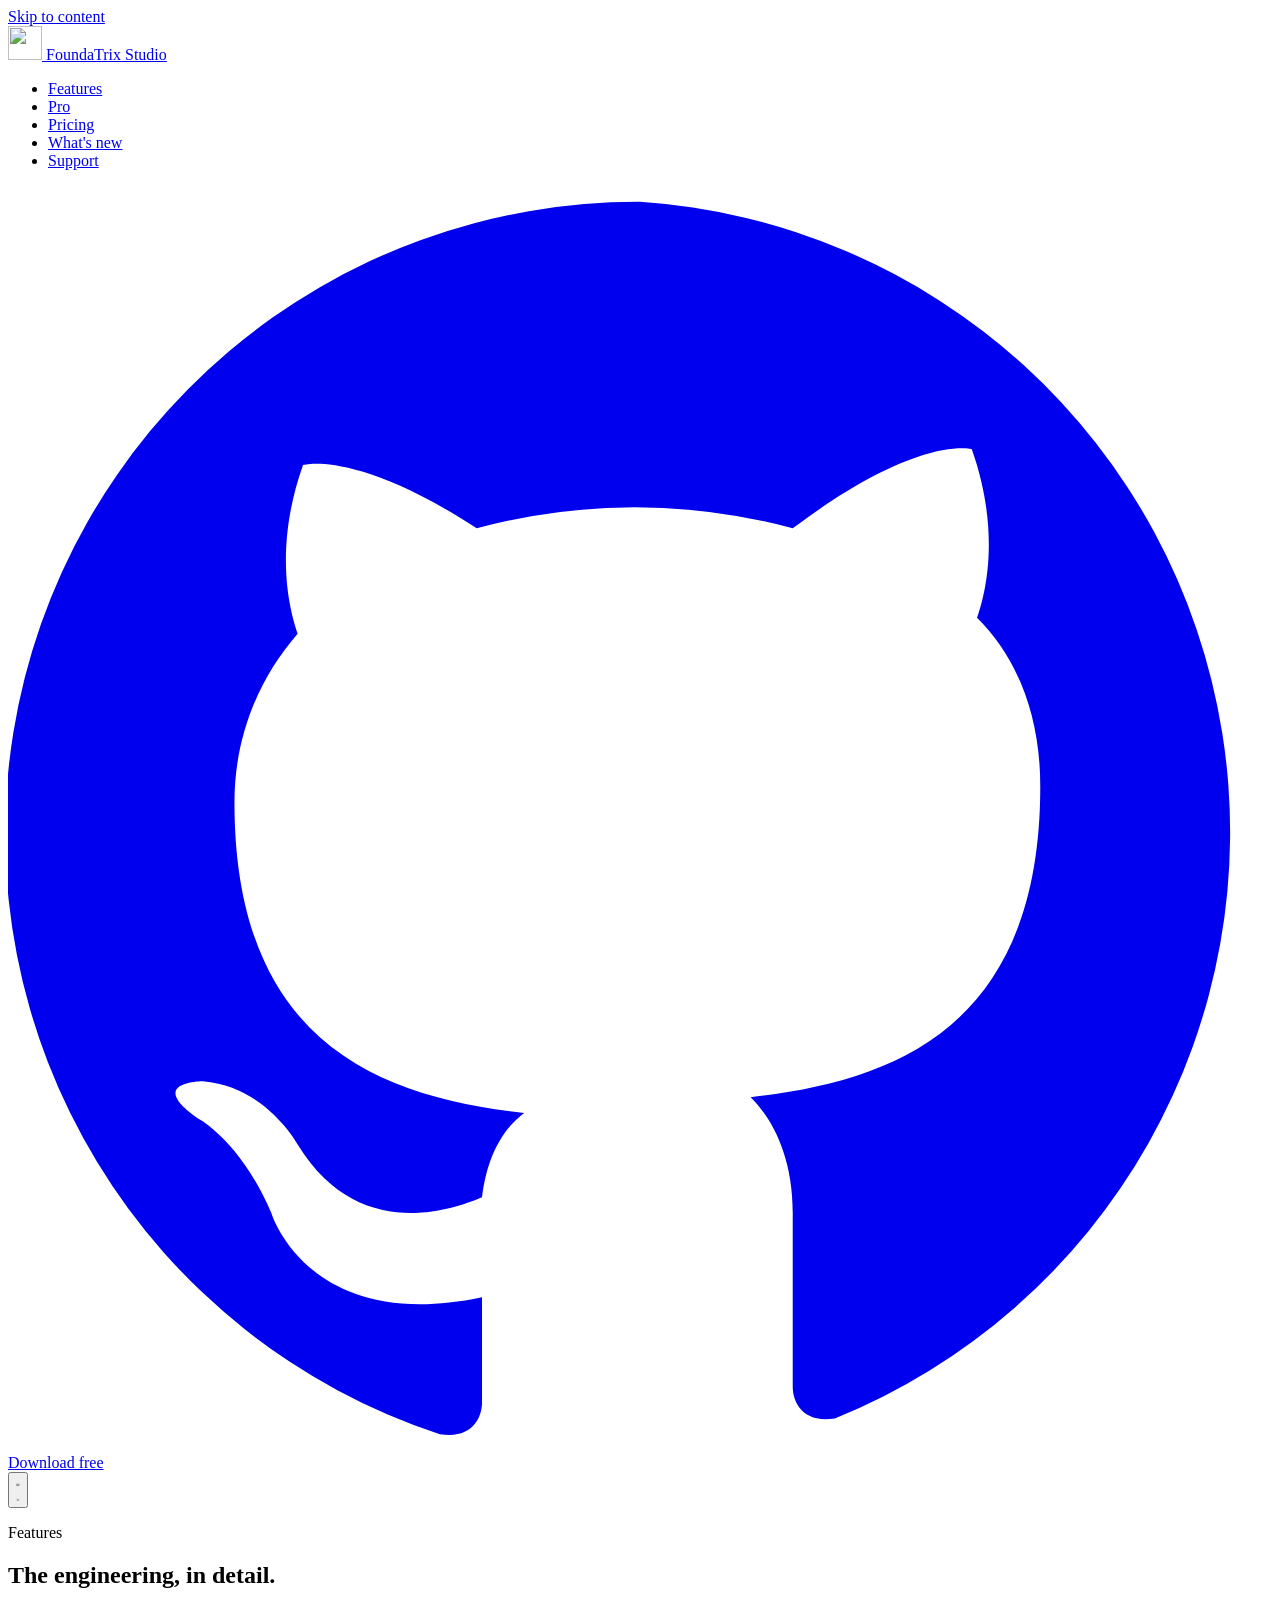
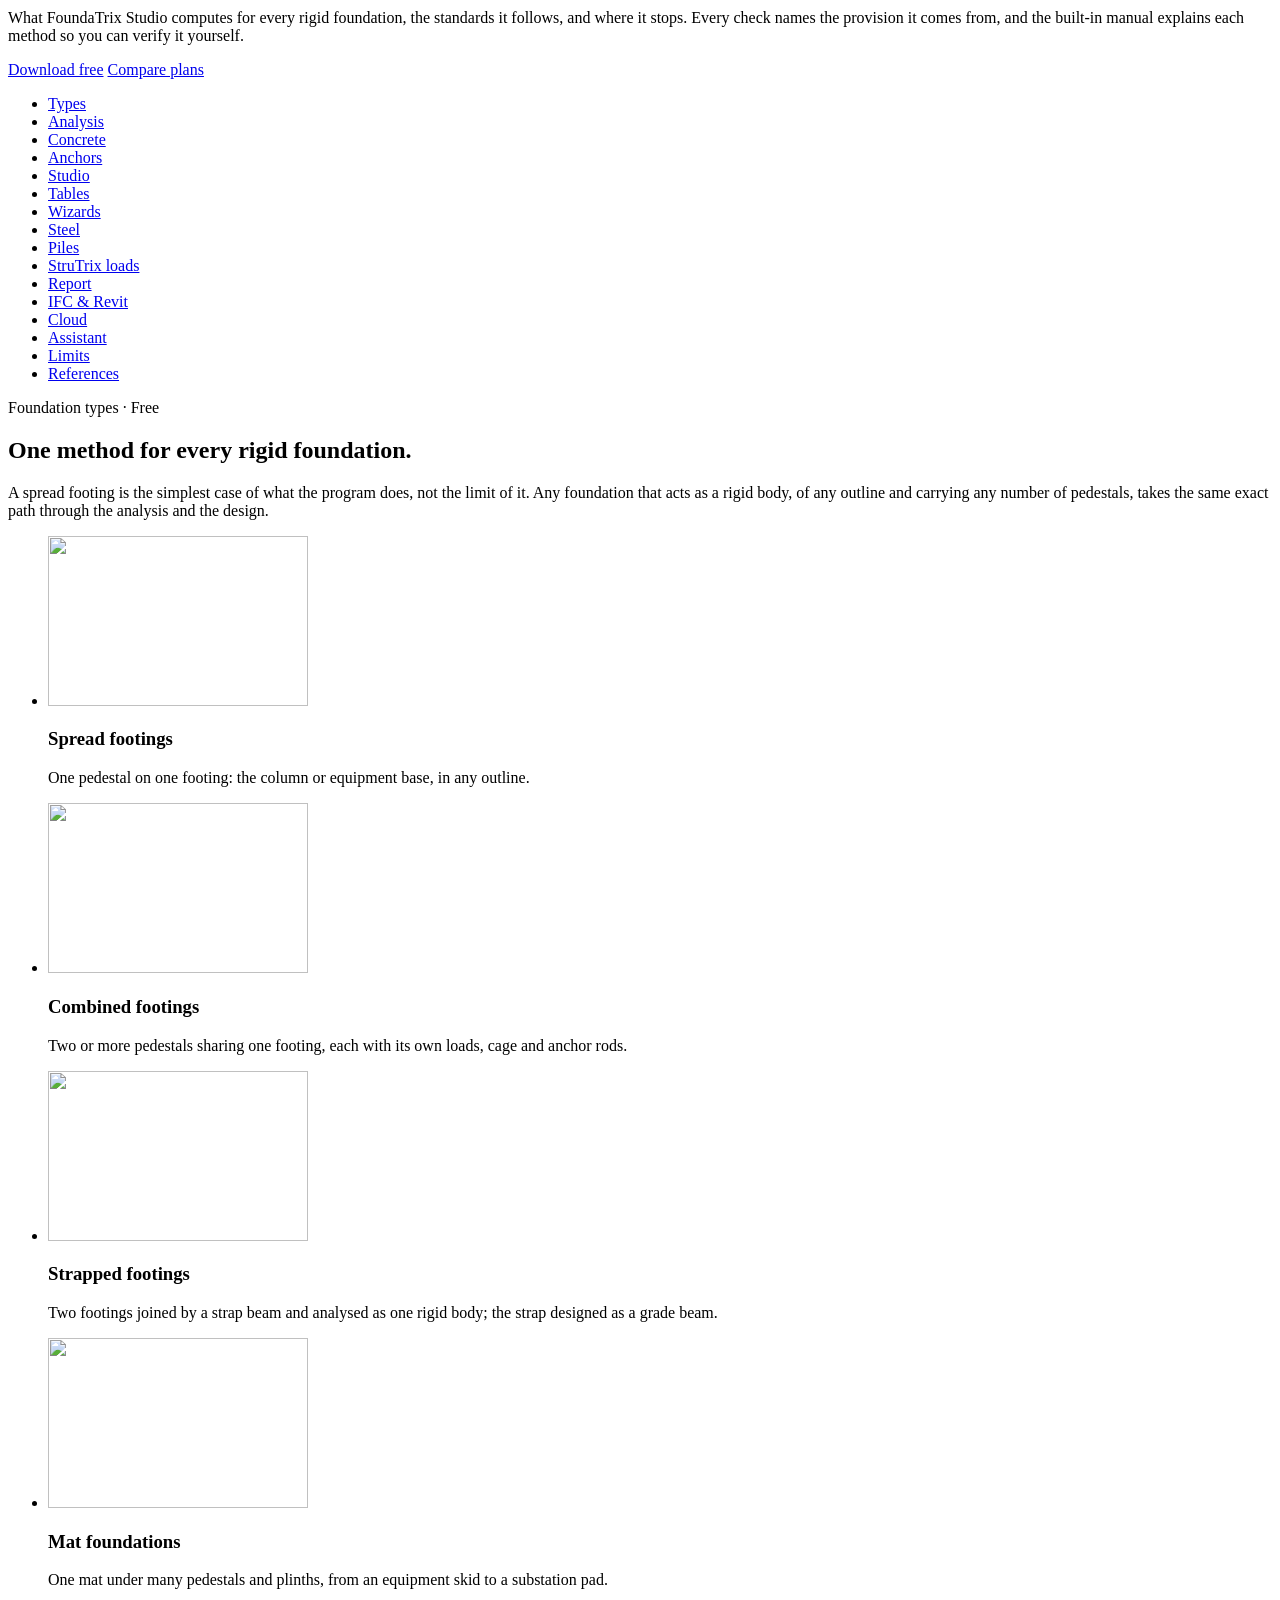
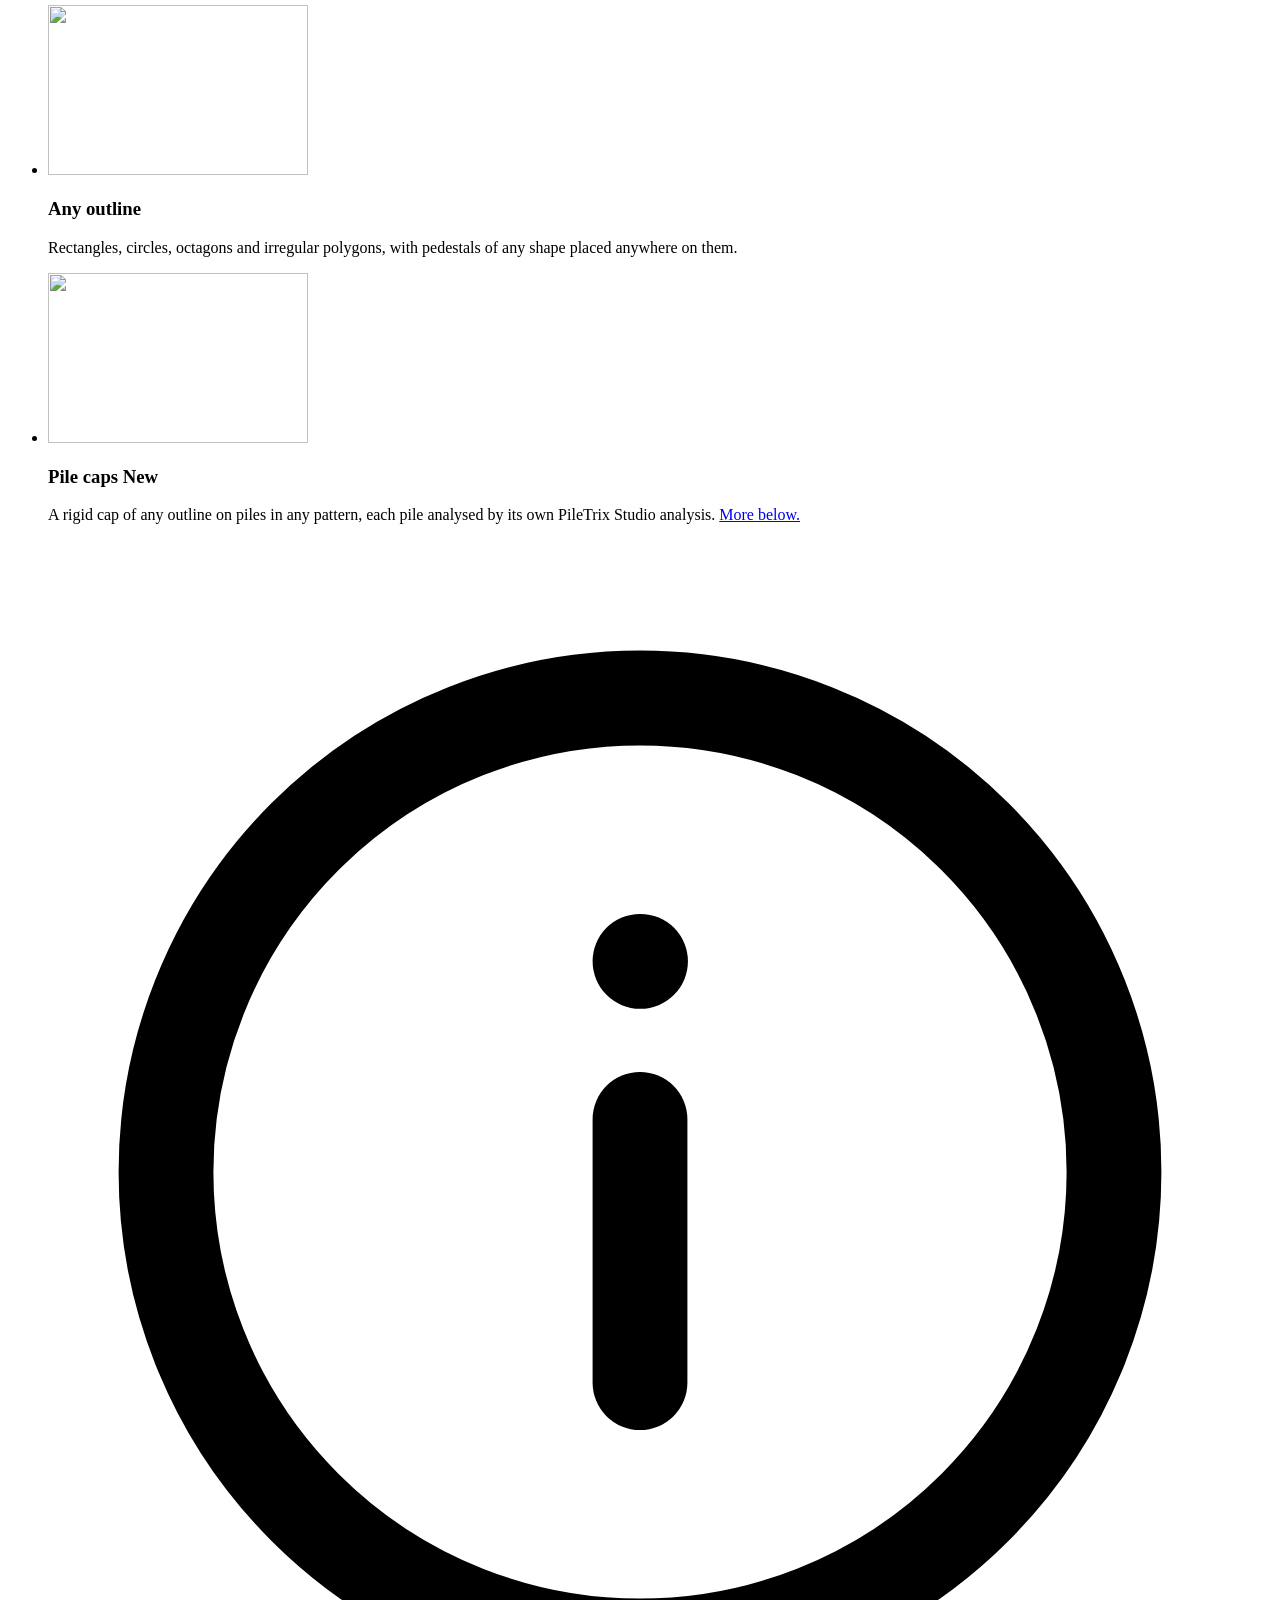
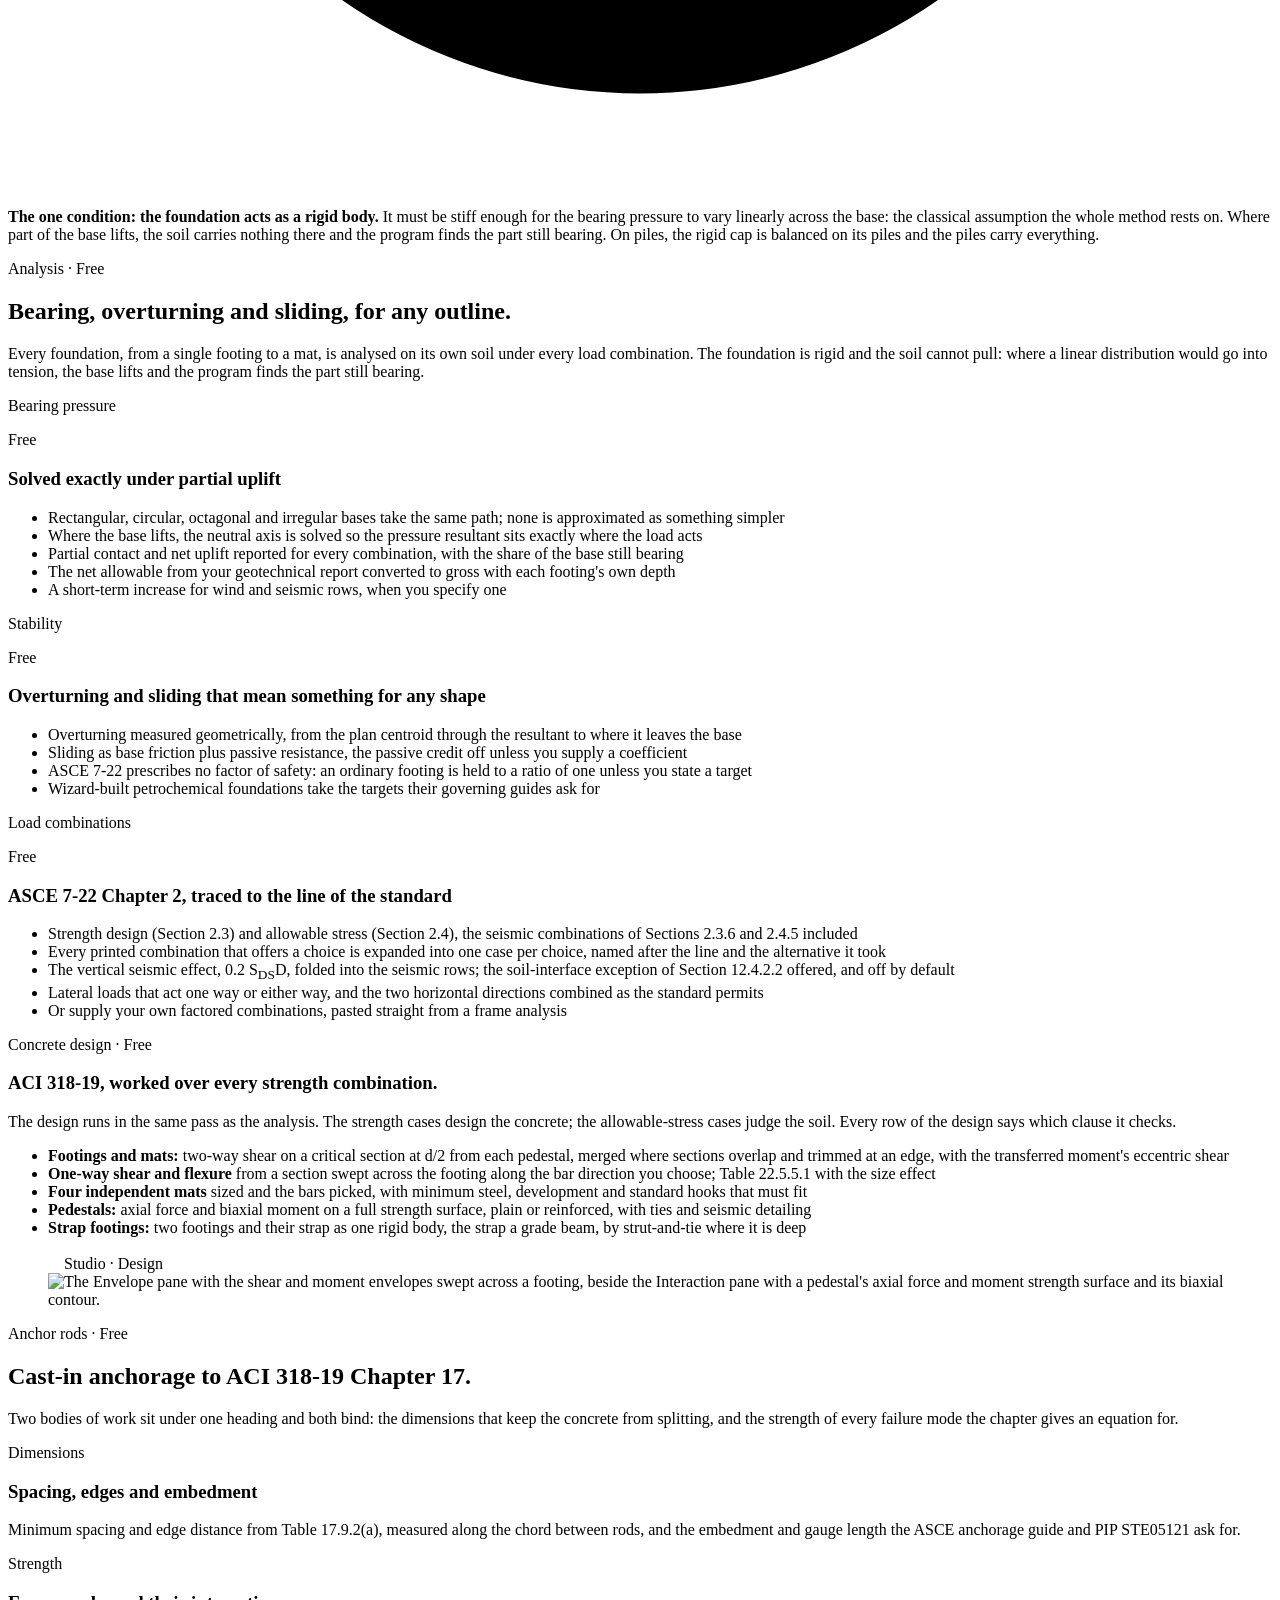
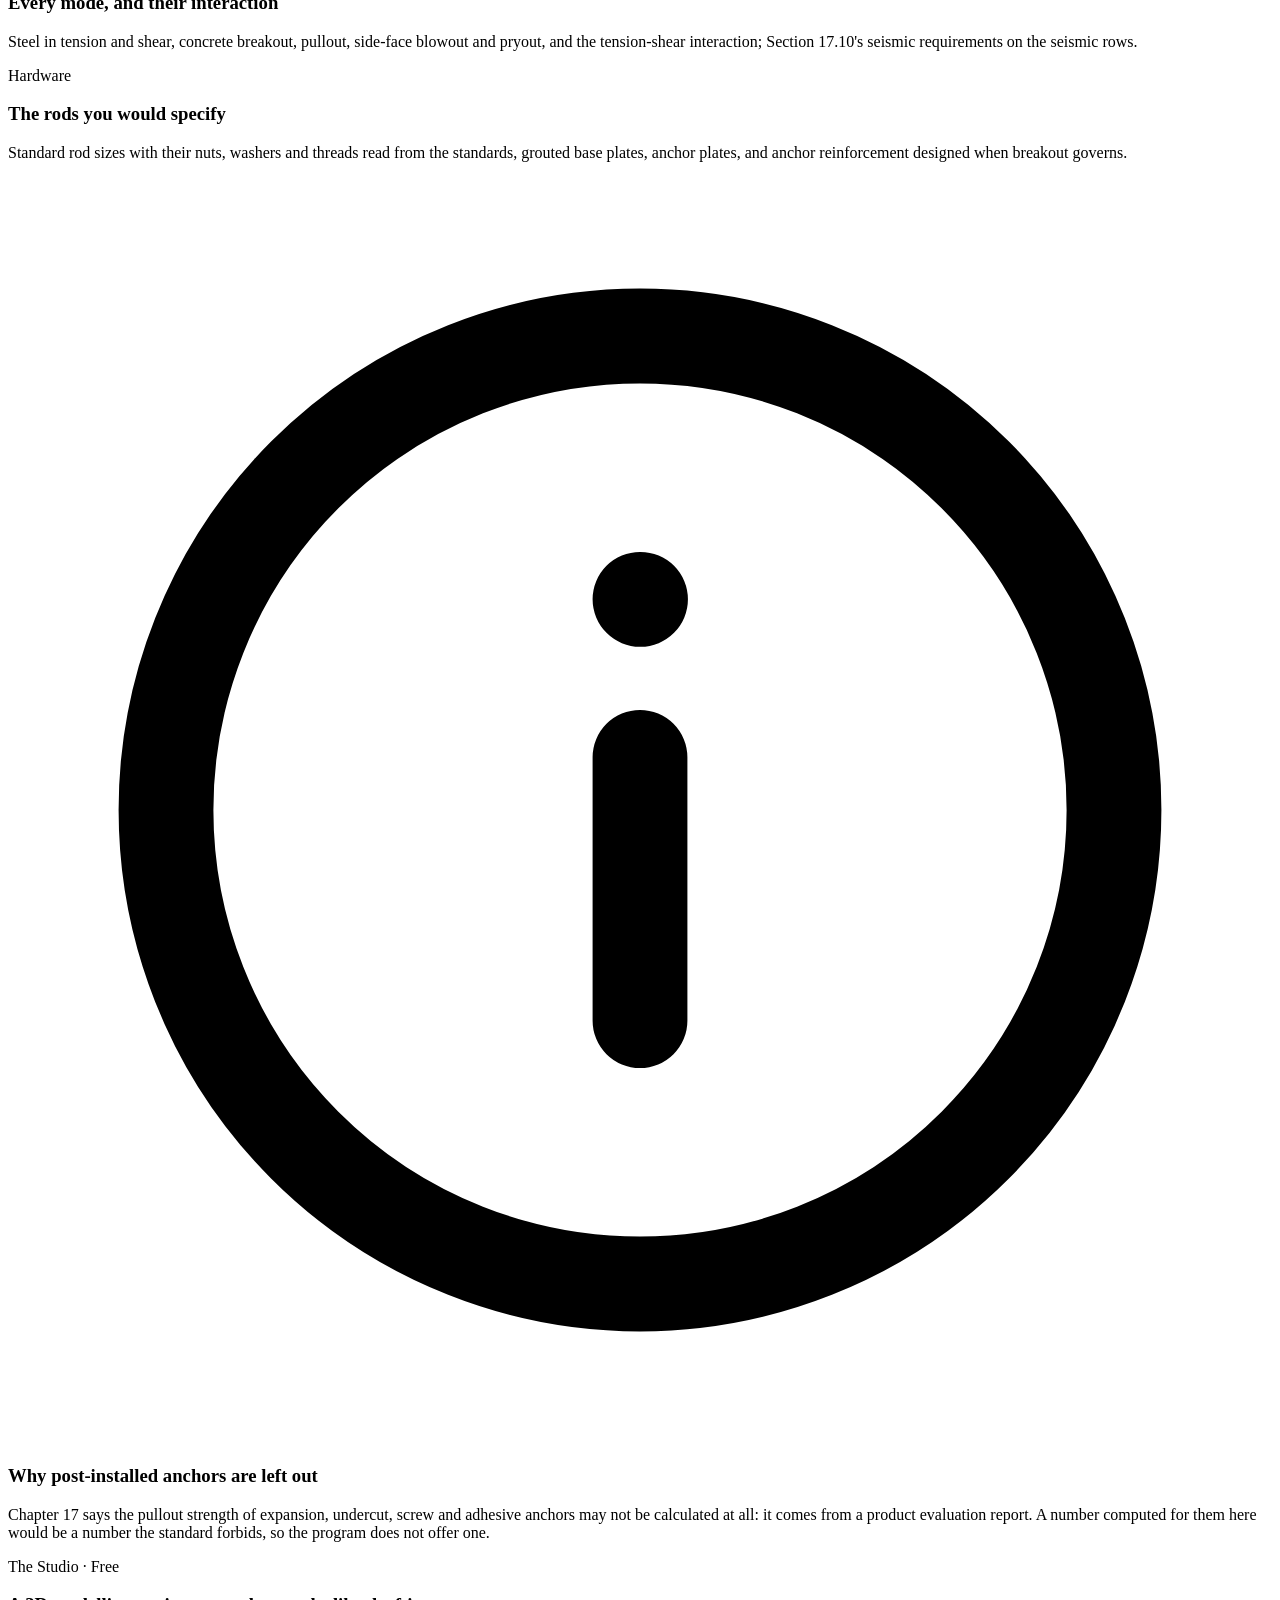
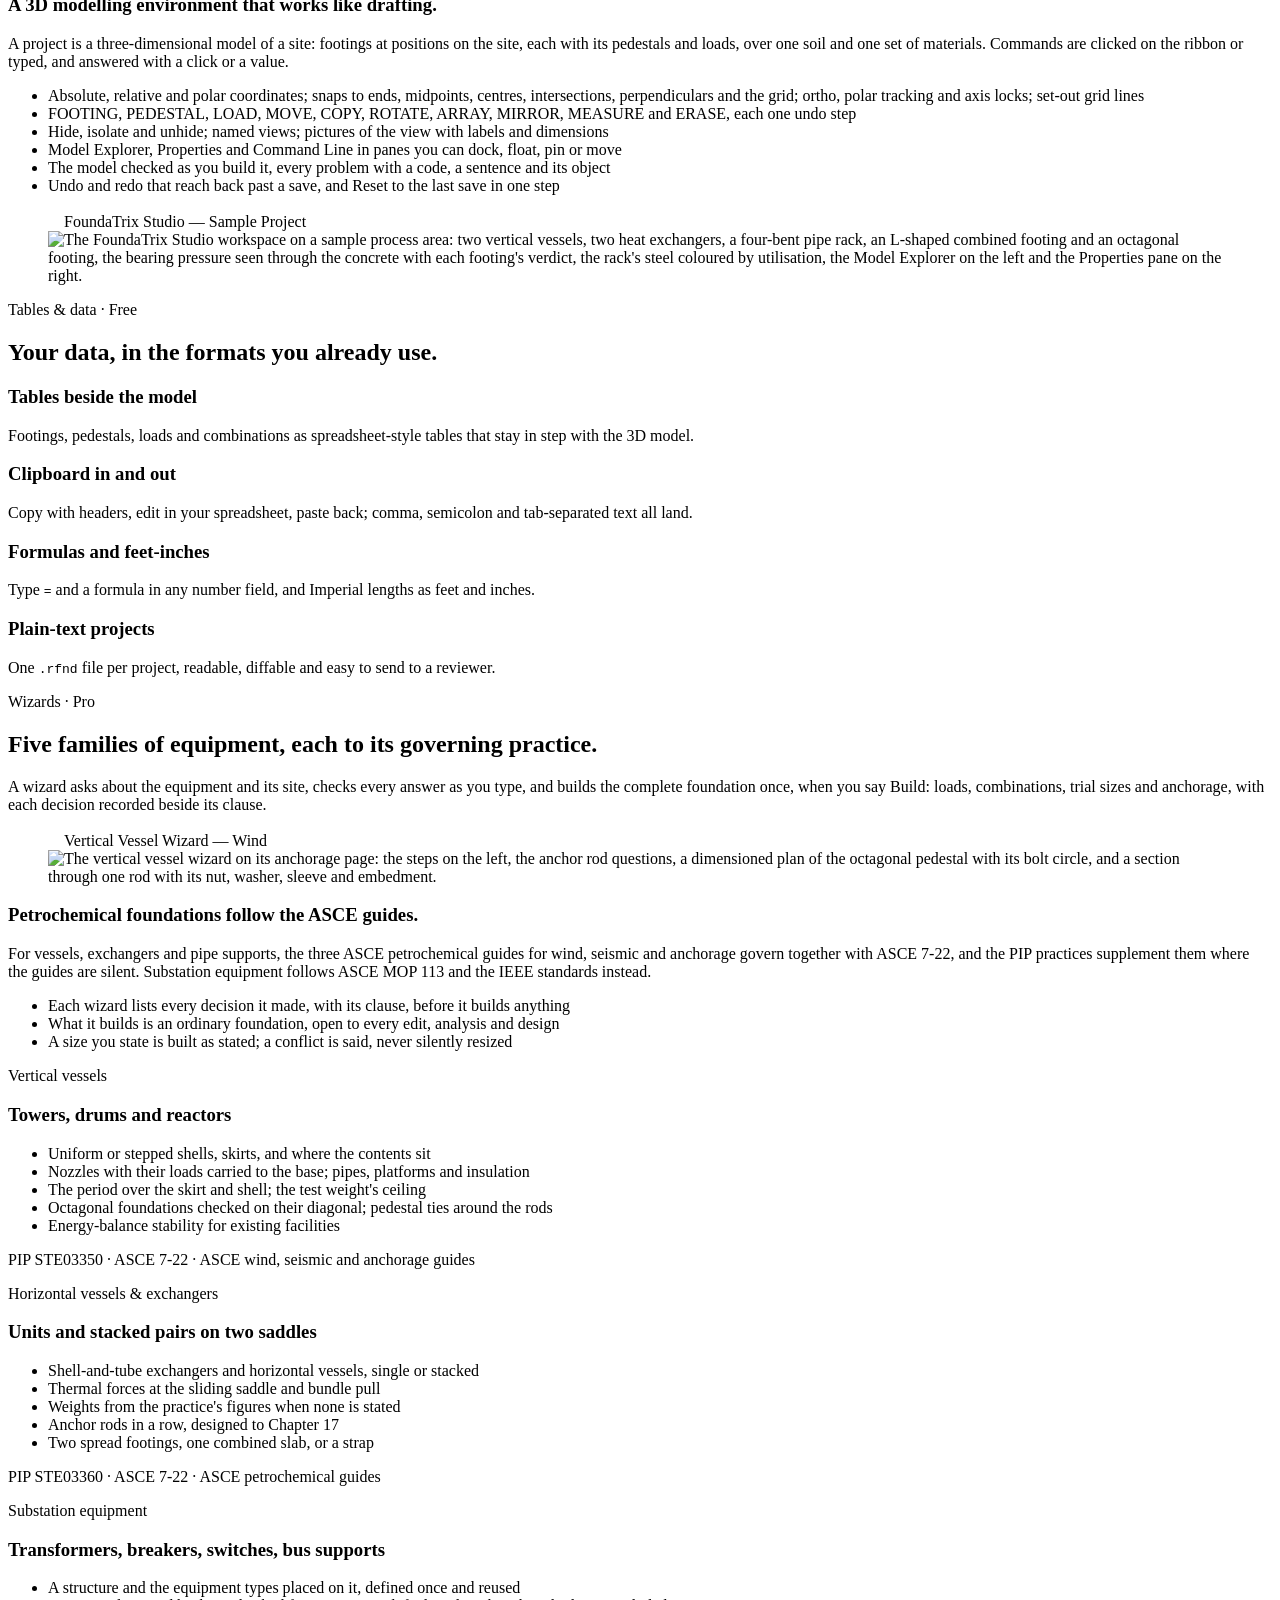
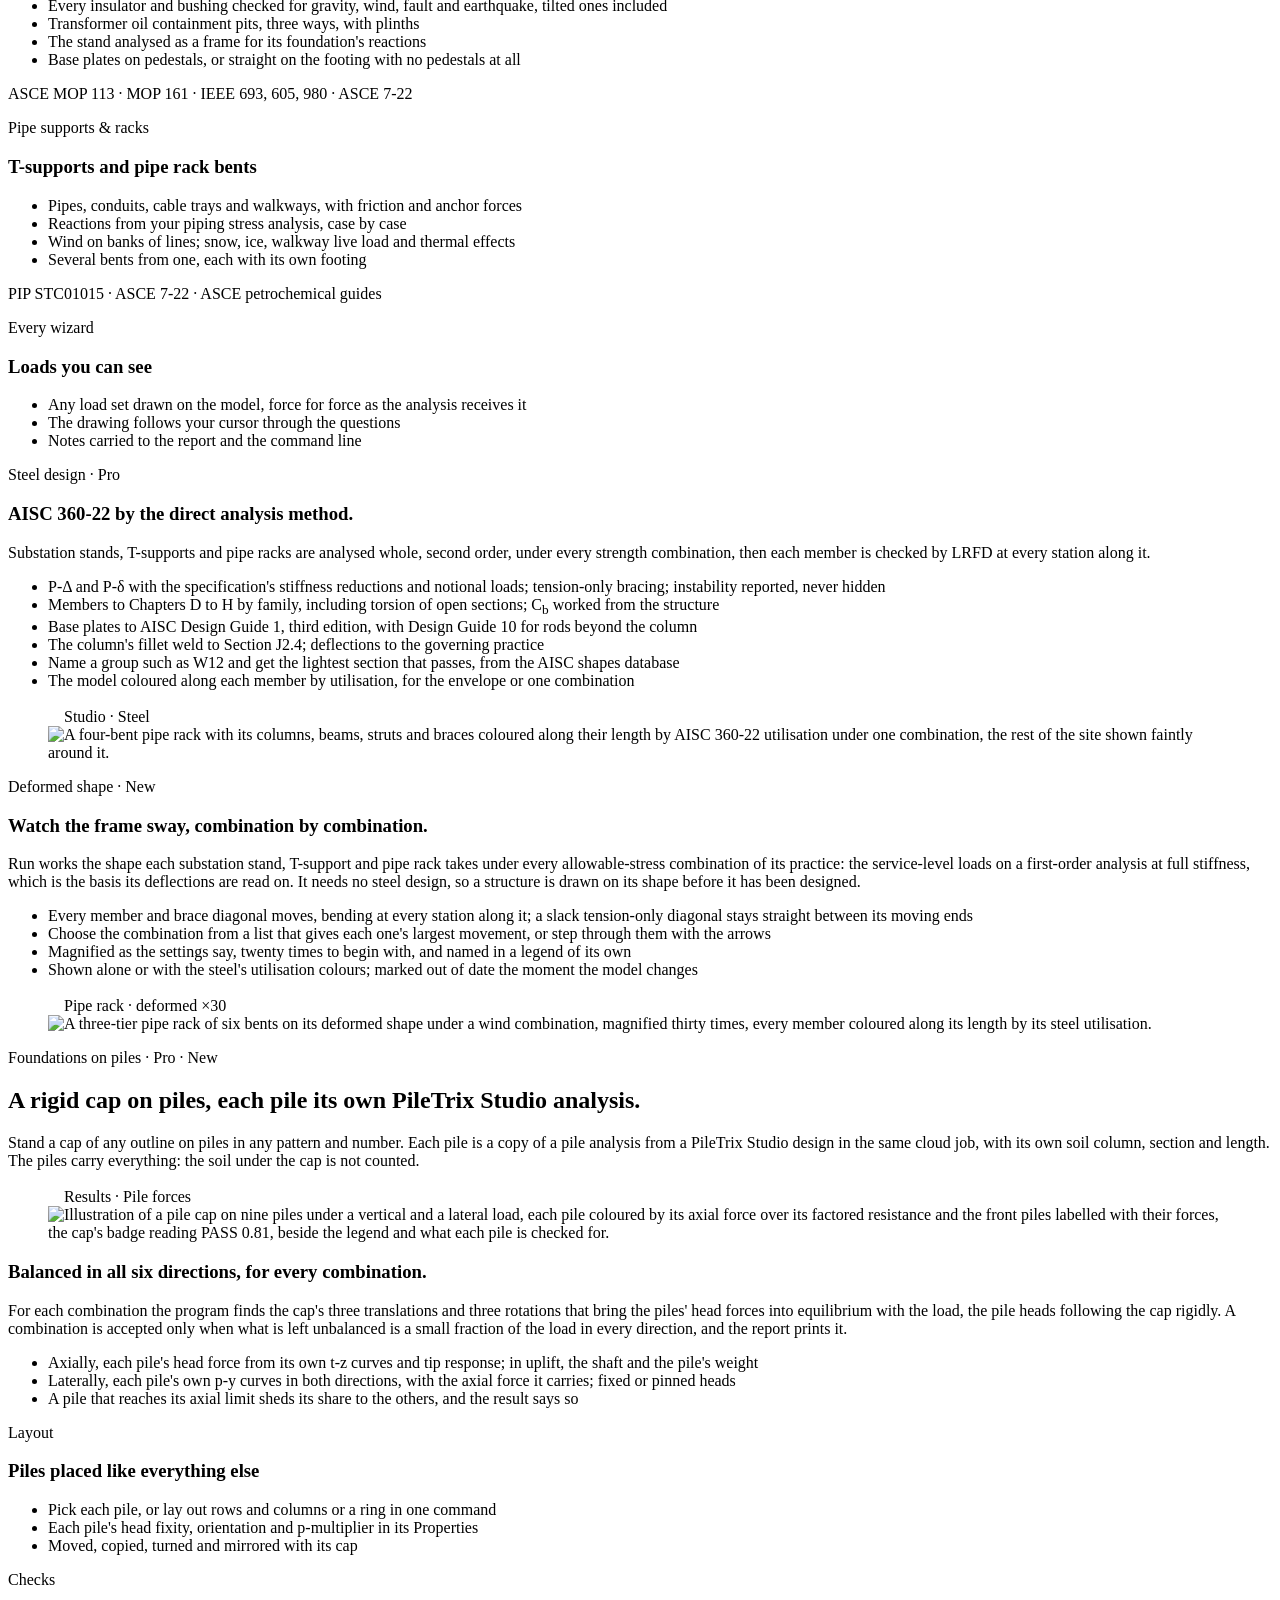
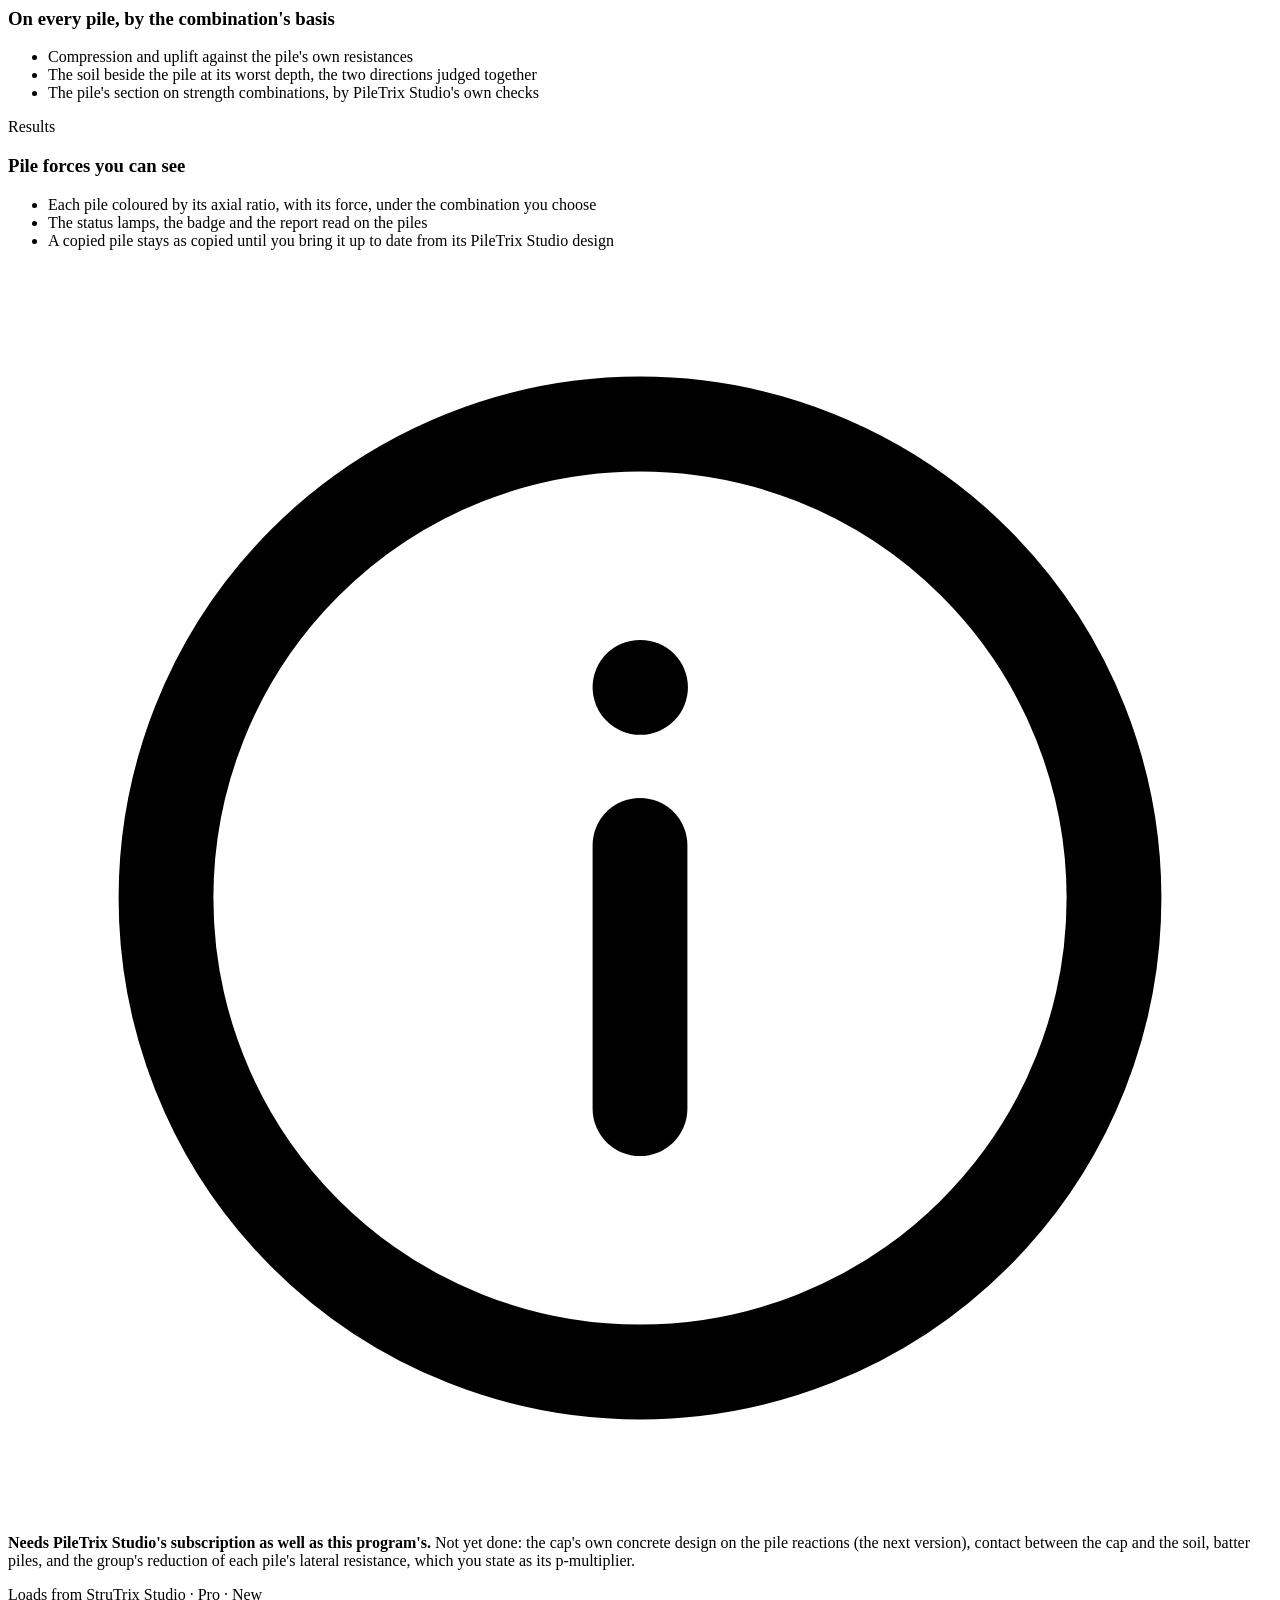
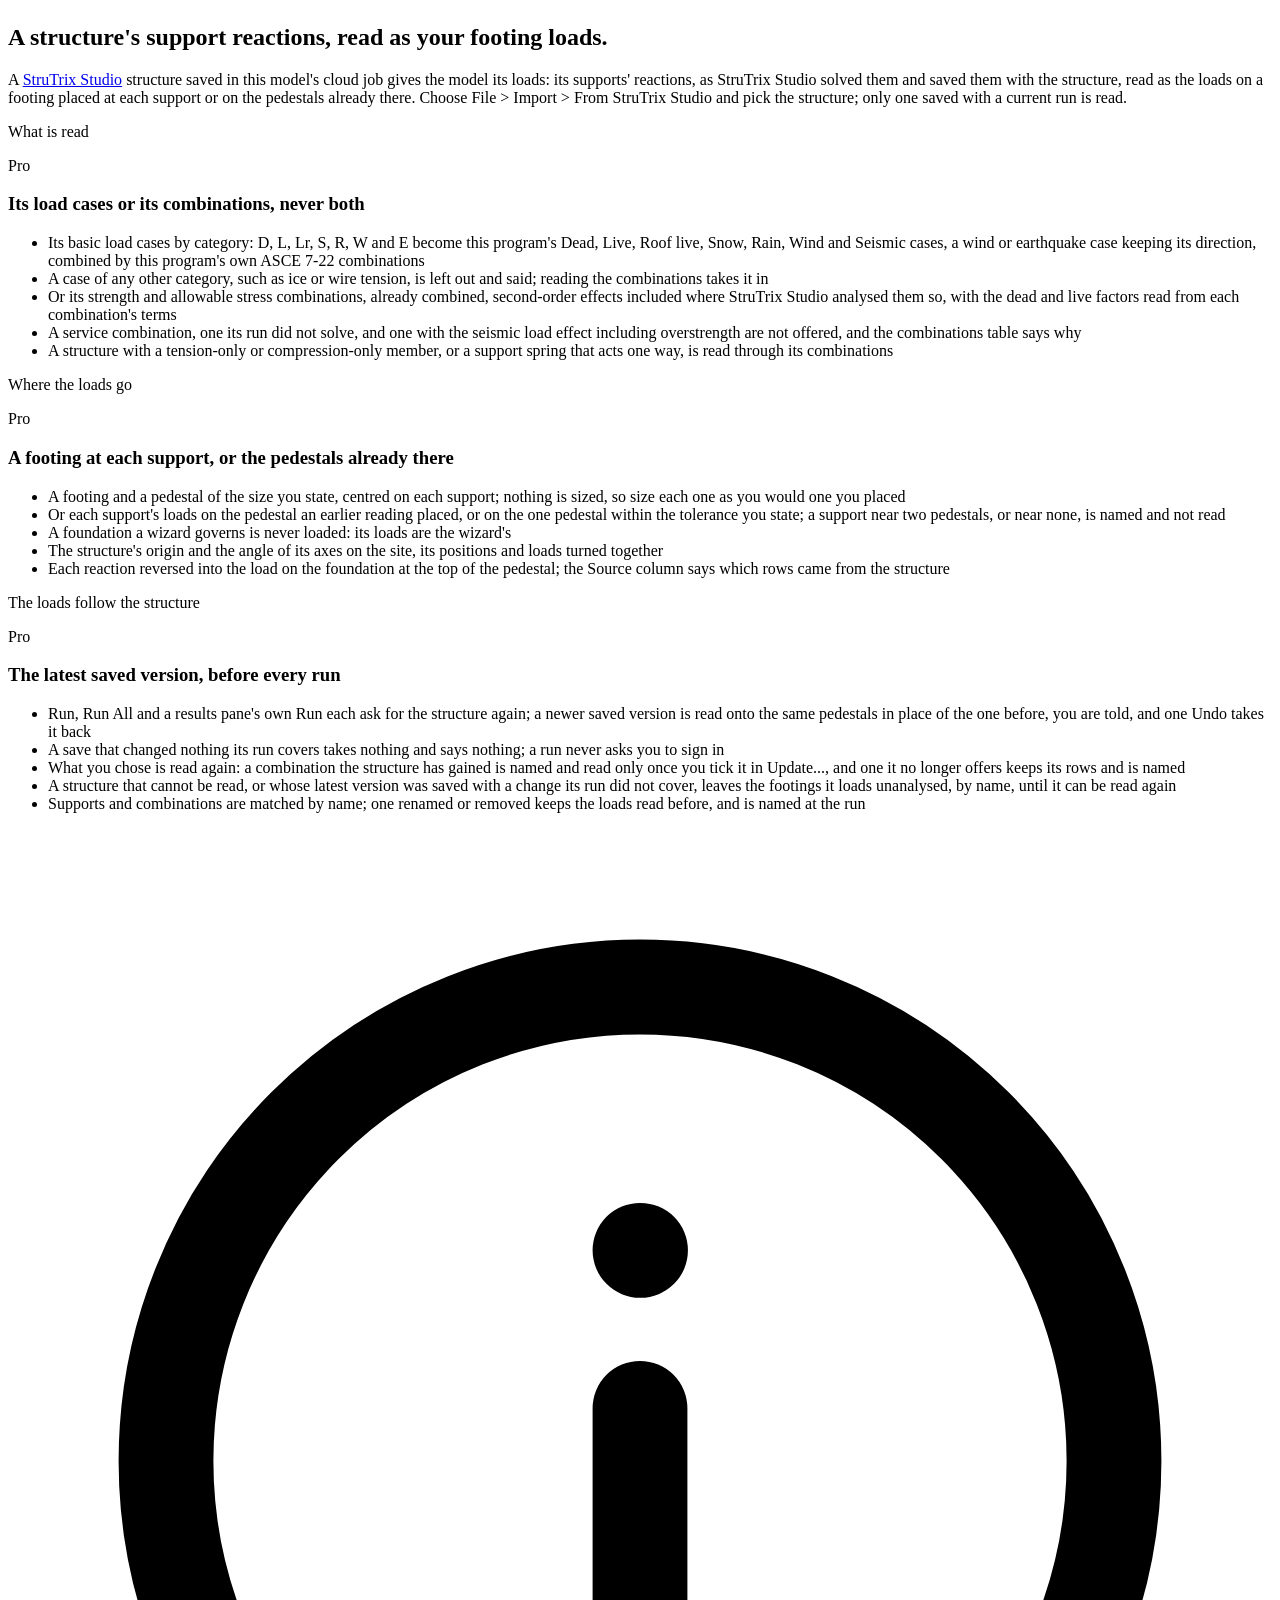
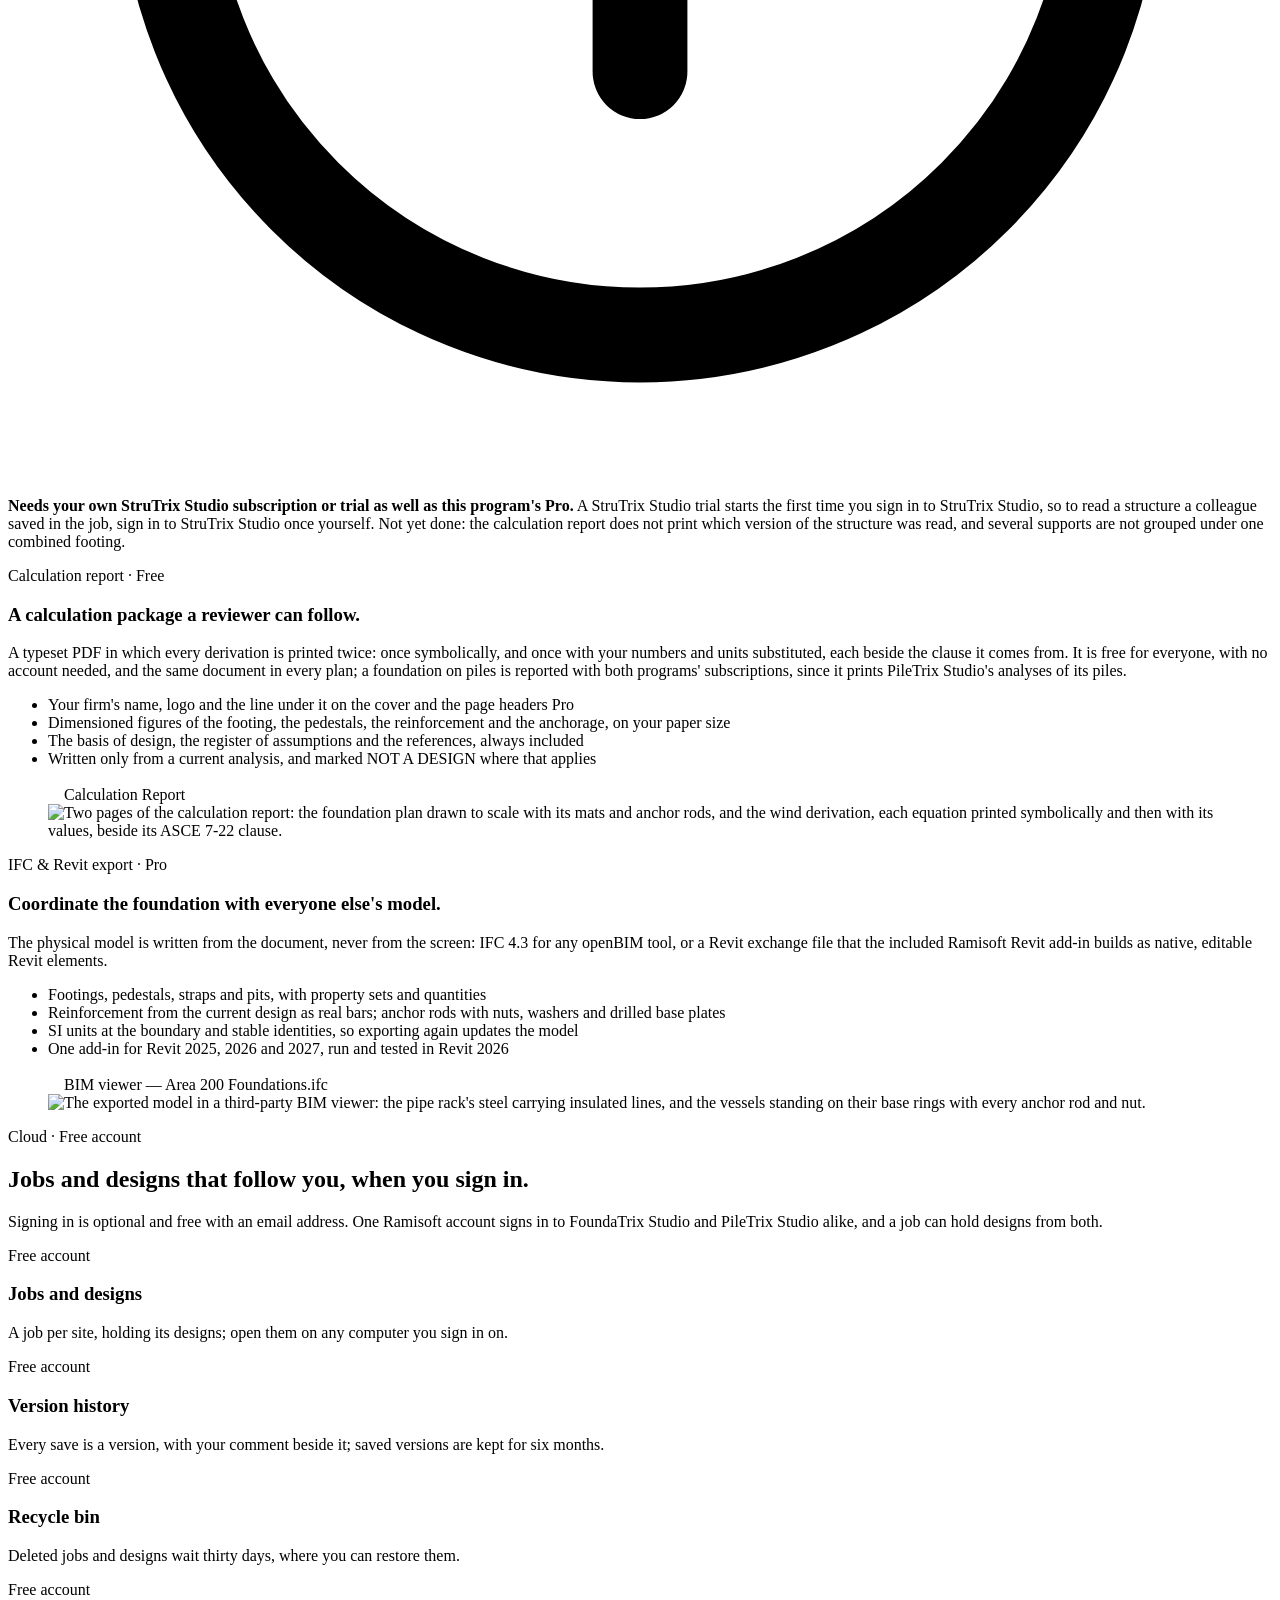
==== commit 3225bfdc: "Pro prices published, with the subscription and refund terms - The plan and its features are called " ====
--- a/src/features/index.html
+++ b/src/features/index.html
@@ -31,7 +31,7 @@
       <nav aria-label="Primary">
         <ul class="nav__links">
           <li><a href="/features/" aria-current="page">Features</a></li>
-          <li><a href="/#premium">Premium</a></li>
+          <li><a href="/#pro">Pro</a></li>
           <li><a href="/pricing/">Pricing</a></li>
           <li><a href="/whats-new/">What's new</a></li>
           <li><a href="/support/">Support</a></li>
@@ -300,7 +300,7 @@
   <section id="wizards" class="premium-band on-dark" aria-labelledby="wizards-title">
     <div class="container">
       <div class="section-head reveal">
-        <p class="eyebrow eyebrow--premium">Wizards &middot; Premium</p>
+        <p class="eyebrow eyebrow--premium">Wizards &middot; Pro</p>
         <h2 id="wizards-title">Five families of equipment, <span class="grad">each to its governing practice.</span></h2>
         <p>A wizard asks about the equipment and its site, checks every answer as you type, and builds the complete foundation once, when you say Build: loads, combinations, trial sizes and anchorage, with each decision recorded beside its clause.</p>
       </div>
@@ -387,7 +387,7 @@
     <div class="container">
       <div class="feature-row reveal">
         <div class="feature-row__text">
-          <p class="eyebrow eyebrow--premium">Steel design &middot; Premium</p>
+          <p class="eyebrow eyebrow--premium">Steel design &middot; Pro</p>
           <h3 id="steel-title">AISC 360-22 by the direct analysis method.</h3>
           <p>Substation stands, T-supports and pipe racks are analysed whole, second order, under every strength combination, then each member is checked by LRFD at every station along it.</p>
           <ul class="check-list check-list--premium">
@@ -433,7 +433,7 @@
   <section id="piles" class="premium-band on-dark" aria-labelledby="piles-title">
     <div class="container">
       <div class="section-head reveal">
-        <p class="eyebrow eyebrow--premium">Foundations on piles &middot; Premium &middot; New</p>
+        <p class="eyebrow eyebrow--premium">Foundations on piles &middot; Pro &middot; New</p>
         <h2 id="piles-title">A rigid cap on piles, <span class="grad">each pile its own PileTrix Studio analysis.</span></h2>
         <p>Stand a cap of any outline on piles in any pattern and number. Each pile is a copy of a pile analysis from a PileTrix Studio design in the same cloud job, with its own soil column, section and length. The piles carry everything: the soil under the cap is not counted.</p>
       </div>
@@ -494,13 +494,13 @@
   <section id="structure-link" aria-labelledby="structure-link-title">
     <div class="container">
       <div class="section-head reveal">
-        <p class="eyebrow eyebrow--premium">Loads from StruTrix Studio &middot; Premium &middot; New</p>
+        <p class="eyebrow eyebrow--premium">Loads from StruTrix Studio &middot; Pro &middot; New</p>
         <h2 id="structure-link-title">A structure's support reactions, read as your footing loads.</h2>
         <p>A <a href="https://www.strutrix.com/" target="_blank" rel="noopener">StruTrix Studio</a> structure saved in this model's cloud job gives the model its loads: its supports' reactions, as StruTrix Studio solved them and saved them with the structure, read as the loads on a footing placed at each support or on the pedestals already there. Choose File &gt; Import &gt; From StruTrix Studio and pick the structure; only one saved with a current run is read.</p>
       </div>
       <div class="spec-grid">
         <div class="spec-card reveal">
-          <div class="spec-card__head"><p class="card__kicker">What is read</p><span class="badge badge--premium">Premium</span></div>
+          <div class="spec-card__head"><p class="card__kicker">What is read</p><span class="badge badge--premium">Pro</span></div>
           <h3>Its load cases or its combinations, never both</h3>
           <ul class="check-list check-list--premium">
             <li>Its basic load cases by category: D, L, Lr, S, R, W and E become this program's Dead, Live, Roof live, Snow, Rain, Wind and Seismic cases, a wind or earthquake case keeping its direction, combined by this program's own ASCE 7-22 combinations</li>
@@ -511,7 +511,7 @@
           </ul>
         </div>
         <div class="spec-card reveal">
-          <div class="spec-card__head"><p class="card__kicker">Where the loads go</p><span class="badge badge--premium">Premium</span></div>
+          <div class="spec-card__head"><p class="card__kicker">Where the loads go</p><span class="badge badge--premium">Pro</span></div>
           <h3>A footing at each support, or the pedestals already there</h3>
           <ul class="check-list check-list--premium">
             <li>A footing and a pedestal of the size you state, centred on each support; nothing is sized, so size each one as you would one you placed</li>
@@ -522,7 +522,7 @@
           </ul>
         </div>
         <div class="spec-card spec-card--wide reveal">
-          <div class="spec-card__head"><p class="card__kicker">The loads follow the structure</p><span class="badge badge--premium">Premium</span></div>
+          <div class="spec-card__head"><p class="card__kicker">The loads follow the structure</p><span class="badge badge--premium">Pro</span></div>
           <h3>The latest saved version, before every run</h3>
           <ul class="check-list check-list--premium">
             <li>Run, Run All and a results pane's own Run each ask for the structure again; a newer saved version is read onto the same pedestals in place of the one before, you are told, and one Undo takes it back</li>
@@ -535,7 +535,7 @@
       </div>
       <p class="types-note reveal">
         <svg viewBox="0 0 24 24" fill="none" stroke="currentColor" stroke-width="1.8" stroke-linecap="round" stroke-linejoin="round" aria-hidden="true"><circle cx="12" cy="12" r="9"/><path d="M12 11v5M12 8h.01"/></svg>
-        <span><strong>Needs your own StruTrix Studio subscription or trial as well as this program's premium.</strong> A StruTrix Studio trial starts the first time you sign in to StruTrix Studio, so to read a structure a colleague saved in the job, sign in to StruTrix Studio once yourself. Not yet done: the calculation report does not print which version of the structure was read, and several supports are not grouped under one combined footing.</span>
+        <span><strong>Needs your own StruTrix Studio subscription or trial as well as this program's Pro.</strong> A StruTrix Studio trial starts the first time you sign in to StruTrix Studio, so to read a structure a colleague saved in the job, sign in to StruTrix Studio once yourself. Not yet done: the calculation report does not print which version of the structure was read, and several supports are not grouped under one combined footing.</span>
       </p>
     </div>
   </section>
@@ -549,7 +549,7 @@
           <h3 id="report-title">A calculation package a reviewer can follow.</h3>
           <p>A typeset PDF in which every derivation is printed twice: once symbolically, and once with your numbers and units substituted, each beside the clause it comes from. It is free for everyone, with no account needed, and the same document in every plan; a foundation on piles is reported with both programs' subscriptions, since it prints PileTrix Studio's analyses of its piles.</p>
           <ul class="check-list">
-            <li>Your firm's name, logo and the line under it on the cover and the page headers <span class="badge badge--premium">Premium</span></li>
+            <li>Your firm's name, logo and the line under it on the cover and the page headers <span class="badge badge--premium">Pro</span></li>
             <li>Dimensioned figures of the footing, the pedestals, the reinforcement and the anchorage, on your paper size</li>
             <li>The basis of design, the register of assumptions and the references, always included</li>
             <li>Written only from a current analysis, and marked NOT A DESIGN where that applies</li>
@@ -570,7 +570,7 @@
     <div class="container">
       <div class="feature-row reveal">
         <div class="feature-row__text">
-          <p class="eyebrow eyebrow--premium">IFC &amp; Revit export &middot; Premium</p>
+          <p class="eyebrow eyebrow--premium">IFC &amp; Revit export &middot; Pro</p>
           <h3 id="bim-title">Coordinate the foundation with everyone else's model.</h3>
           <p>The physical model is written from the document, never from the screen: IFC 4.3 for any openBIM tool, or a Revit exchange file that the included Ramisoft Revit add-in builds as native, editable Revit elements.</p>
           <ul class="check-list check-list--premium">
@@ -604,7 +604,7 @@
         <div class="card reveal"><span class="badge badge--account">Free account</span><h3>Recycle bin</h3><p>Deleted jobs and designs wait thirty days, where you can restore them.</p></div>
         <div class="card reveal"><span class="badge badge--account">Free account</span><h3>Your organization</h3><p>Share a job with the organization you belong to; whoever is editing a design is shown to the others.</p></div>
         <div class="card reveal"><span class="badge badge--account">Free account</span><h3>Searchable descriptions</h3><p>Describe a design in a sentence and find it later by meaning, not only by name.</p></div>
-        <div class="card reveal"><span class="badge badge--premium">Premium</span><h3>Job map and address lookup</h3><p>Your jobs as pins on a map; place a new job by its address or on the map.</p></div>
+        <div class="card reveal"><span class="badge badge--premium">Pro</span><h3>Job map and address lookup</h3><p>Your jobs as pins on a map; place a new job by its address or on the map.</p></div>
       </div>
     </div>
   </section>
@@ -700,7 +700,7 @@
   <section aria-labelledby="closing-title">
     <div class="container closing reveal">
       <h2 id="closing-title">See it on your next foundation.</h2>
-      <p>Download FoundaTrix Studio free, with no account, and run a foundation you already know the answer to. Then sign in to try the premium tools for 30 days.</p>
+      <p>Download FoundaTrix Studio free, with no account, and run a foundation you already know the answer to. Then sign in to try the Pro features for 30 days.</p>
       <div class="cta-row">
         <a class="btn btn--primary btn--lg" href="/#download">Download free</a>
         <a class="btn btn--ghost btn--lg" href="/pricing/">Compare plans</a>
@@ -725,7 +725,7 @@
         <h2>Product</h2>
         <ul>
           <li><a href="/features/">Features</a></li>
-          <li><a href="/#premium">Premium</a></li>
+          <li><a href="/#pro">Pro</a></li>
           <li><a href="/pricing/">Pricing</a></li>
           <li><a href="/whats-new/">What's new</a></li>
           <li><a href="/#download">Download</a></li>
@@ -745,6 +745,7 @@
         <ul>
           <li><a href="/privacy/">Privacy policy</a></li>
           <li><a href="/terms/">Terms of use</a></li>
+          <li><a href="/terms/#refunds">Refund policy</a></li>
         </ul>
       </div>
     </div>
